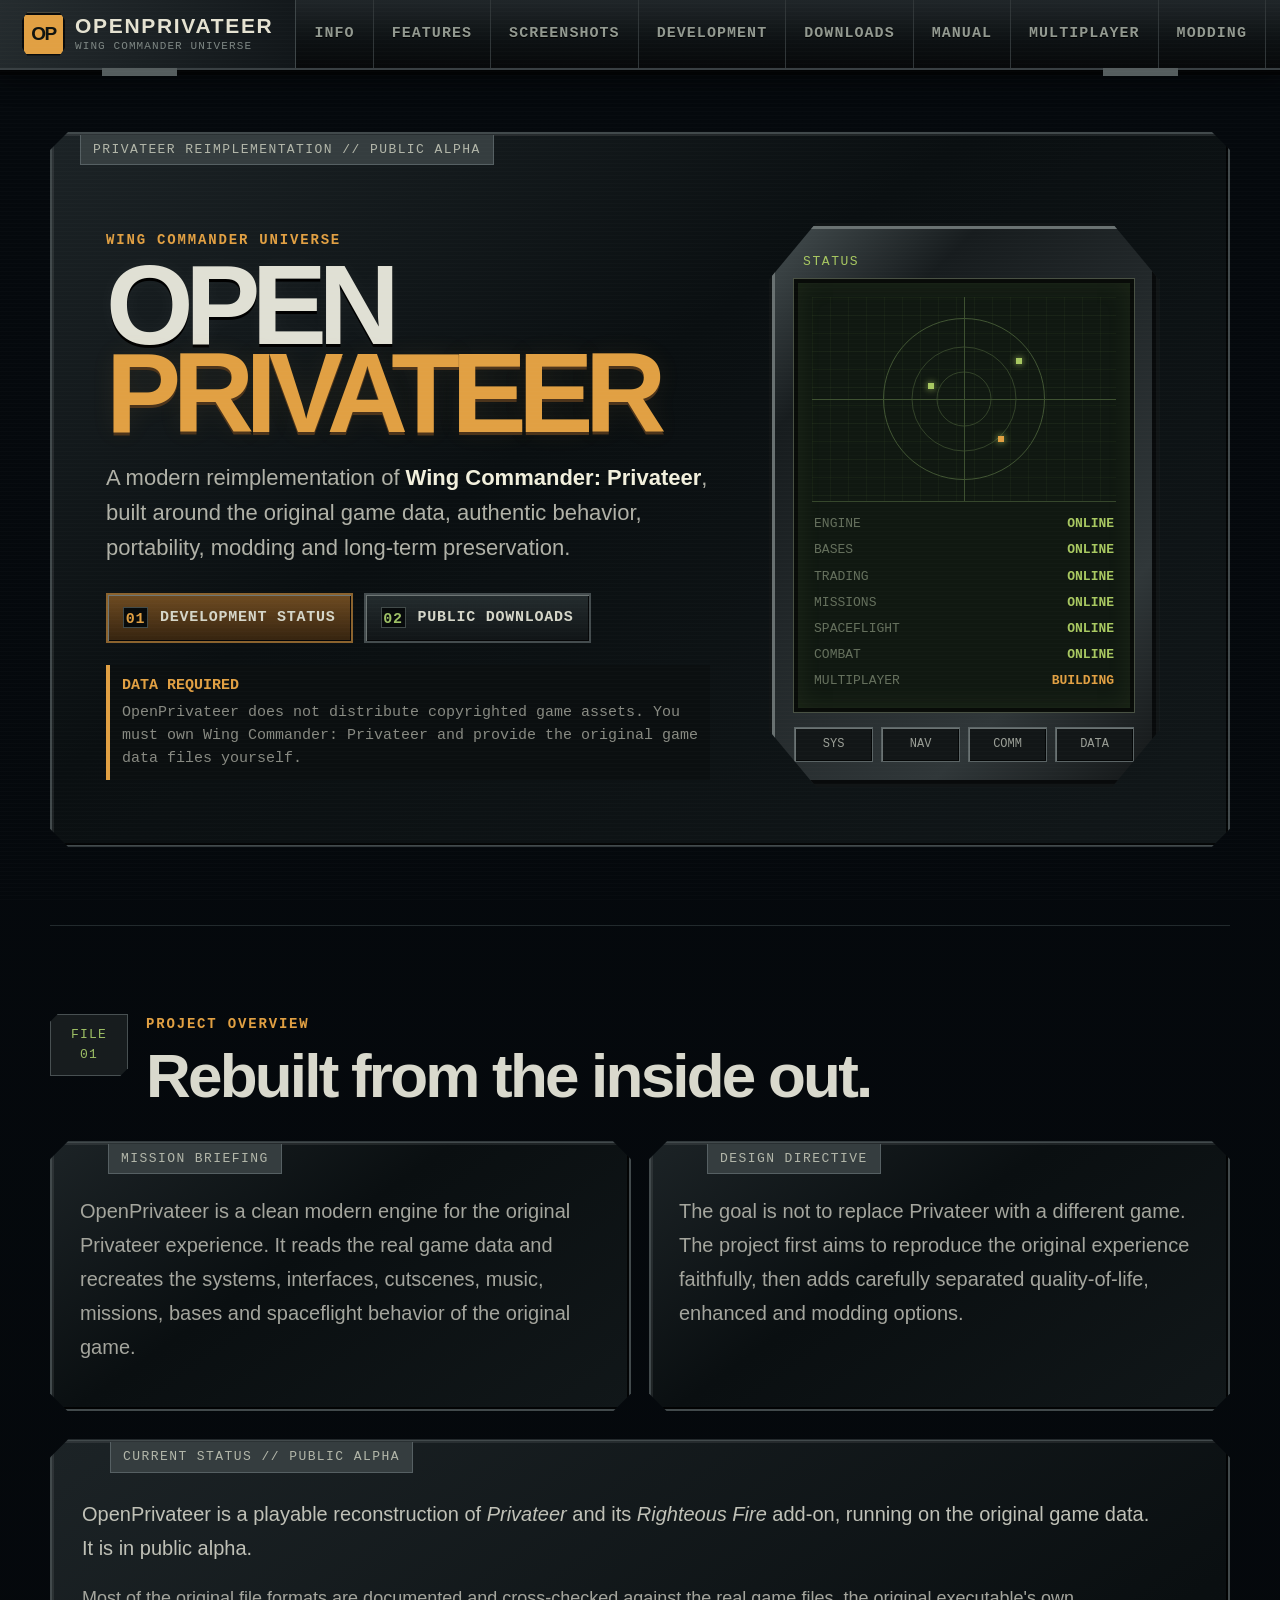
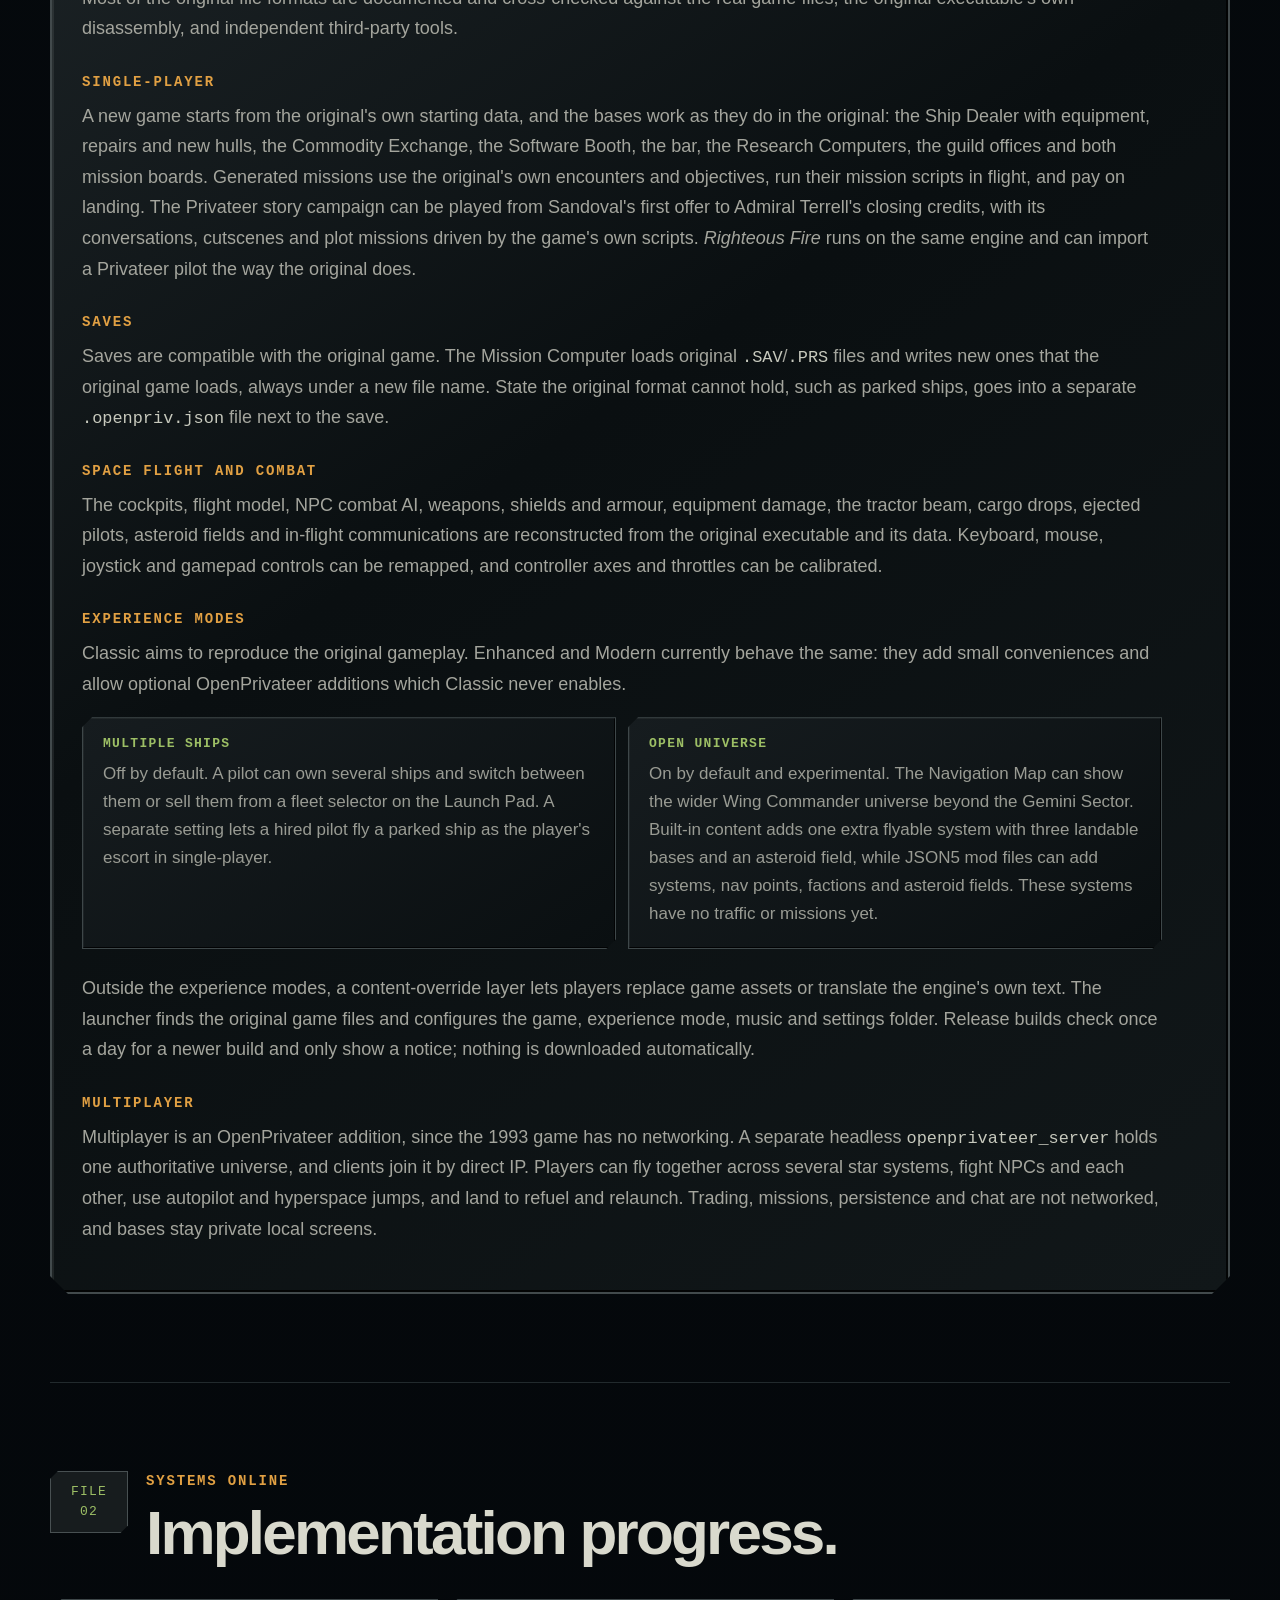
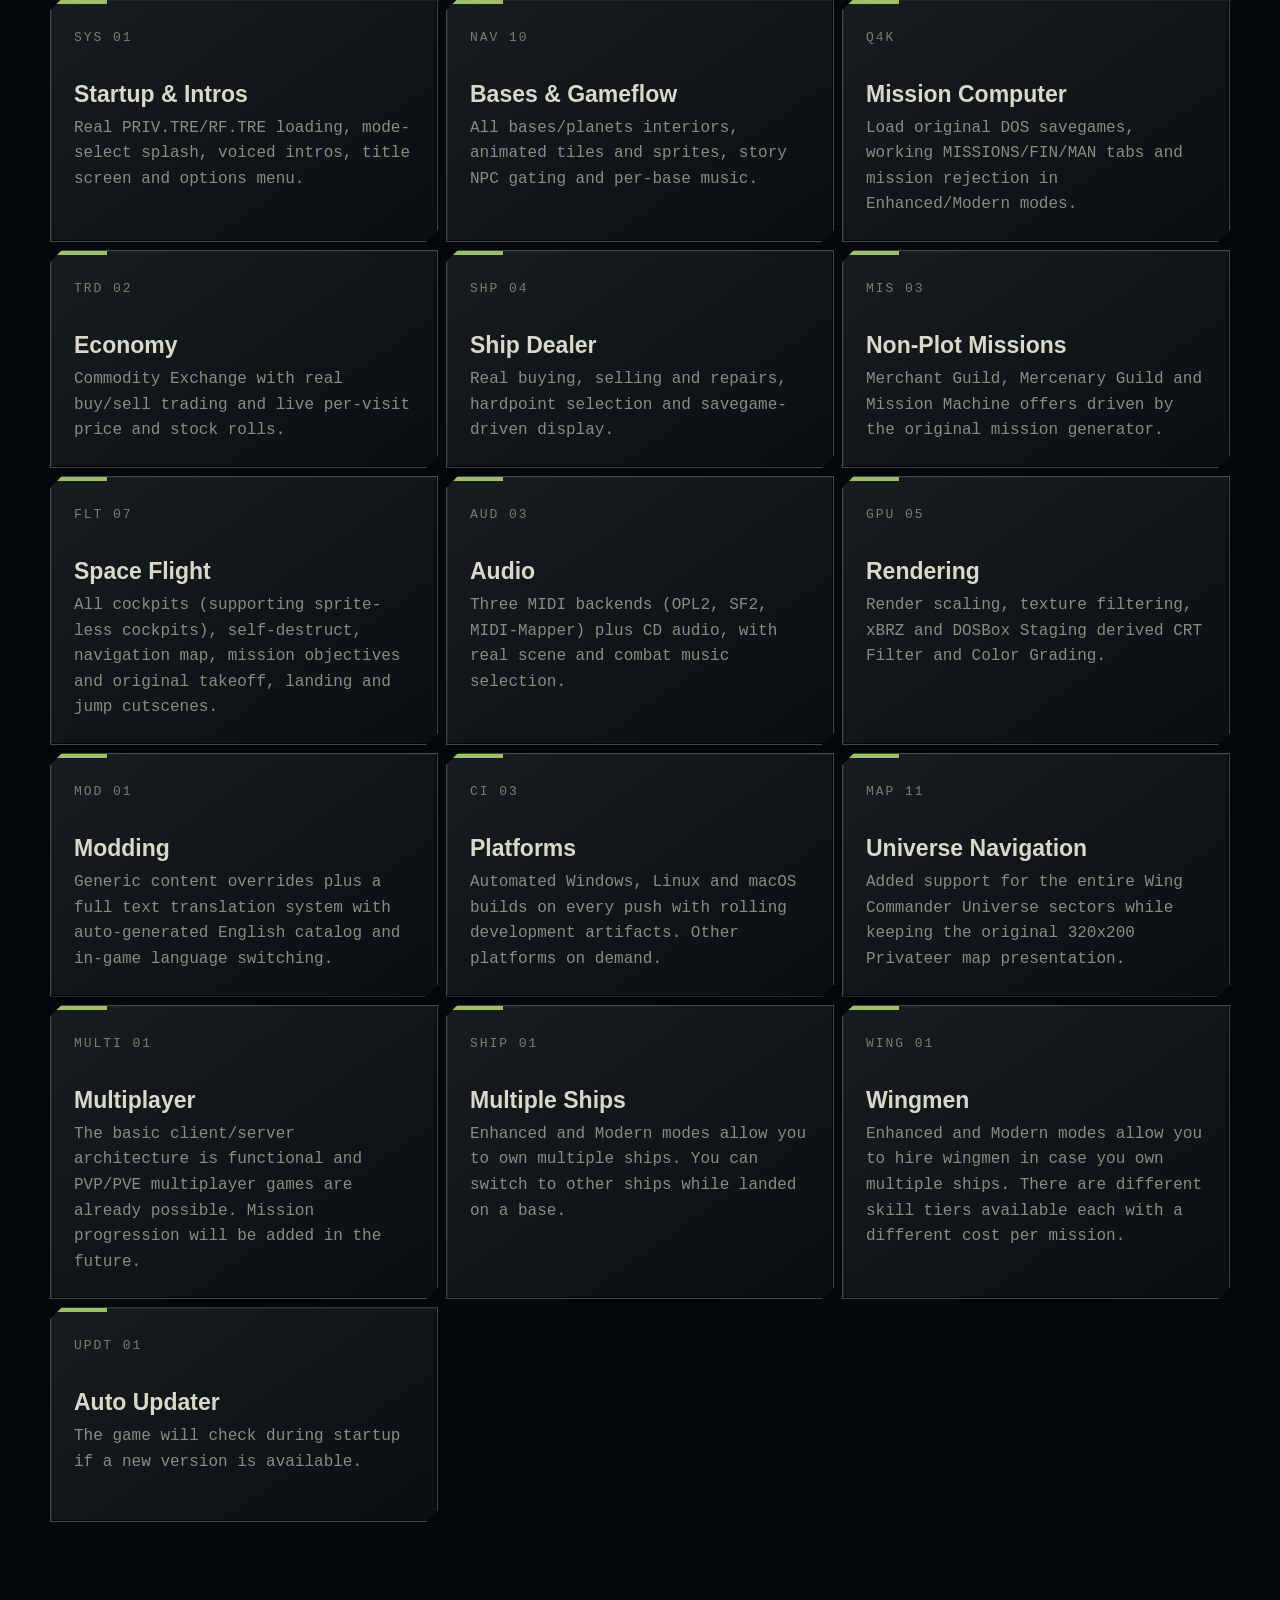
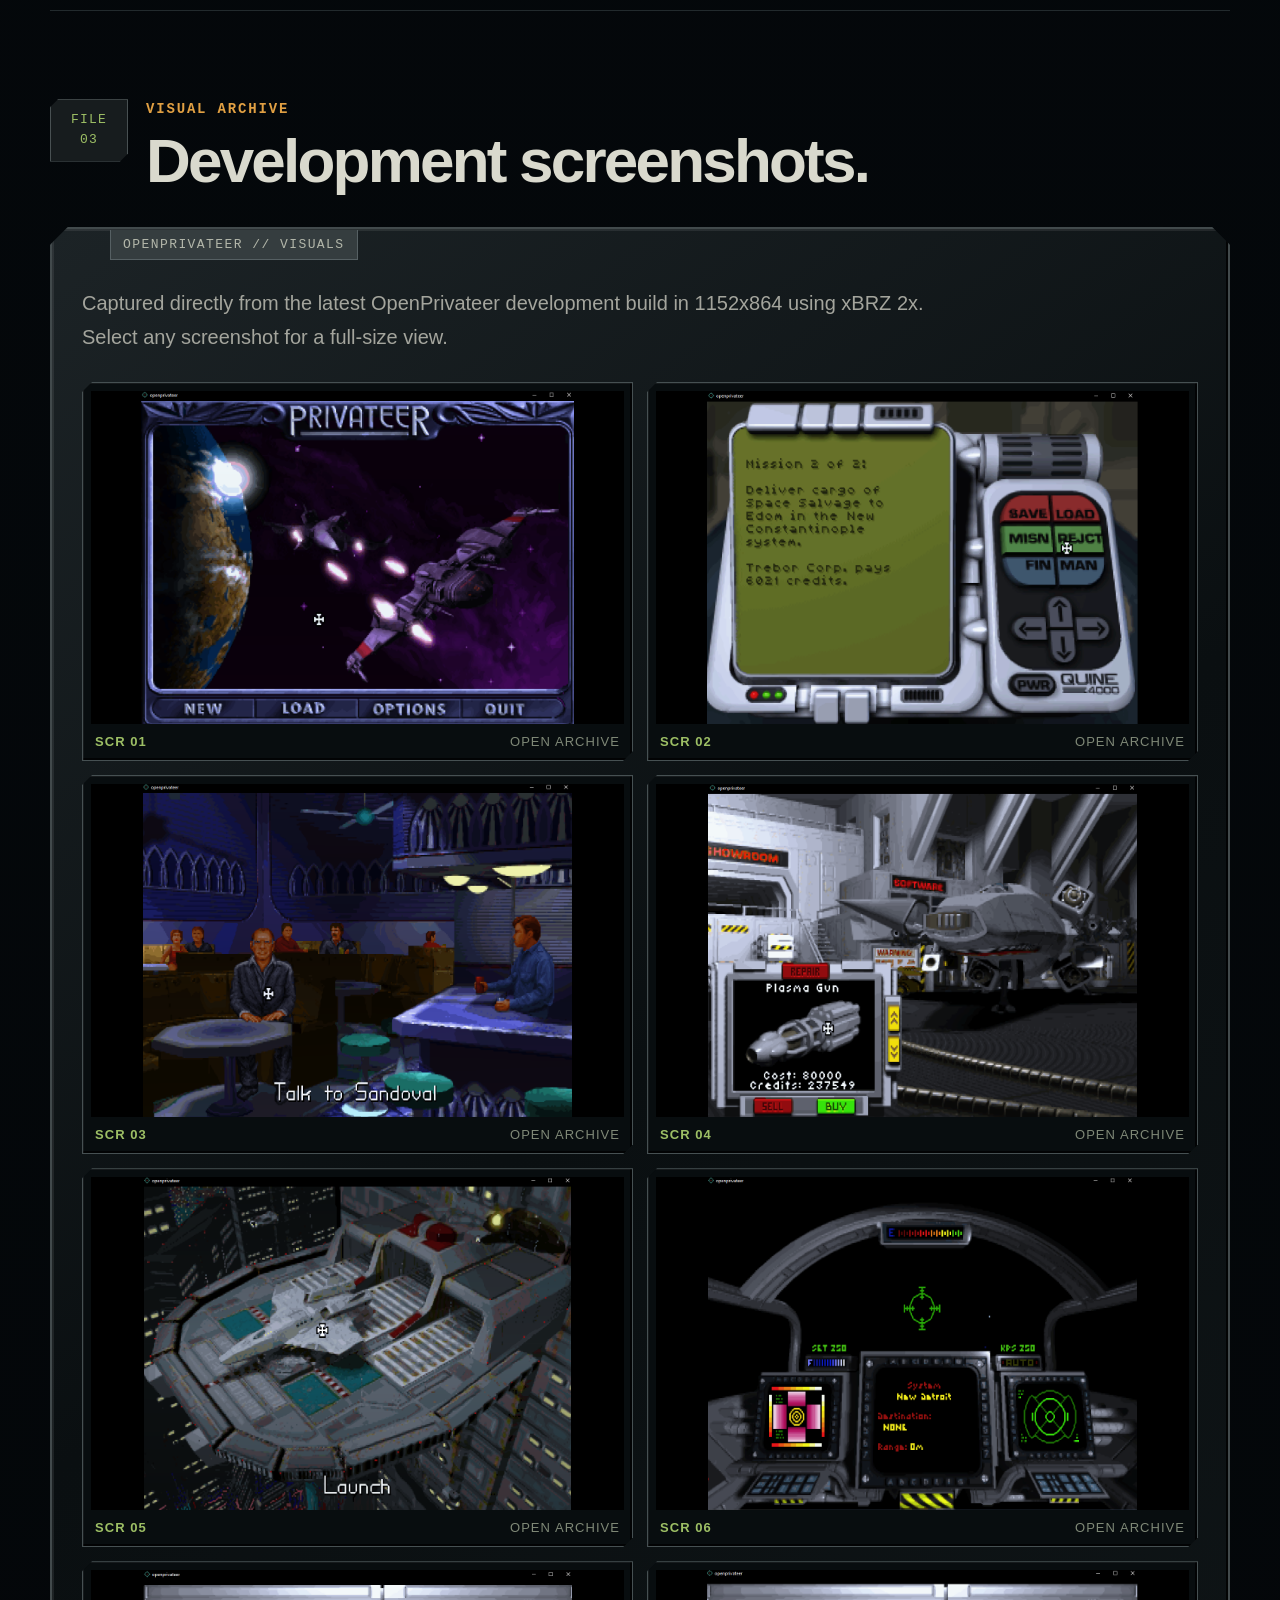
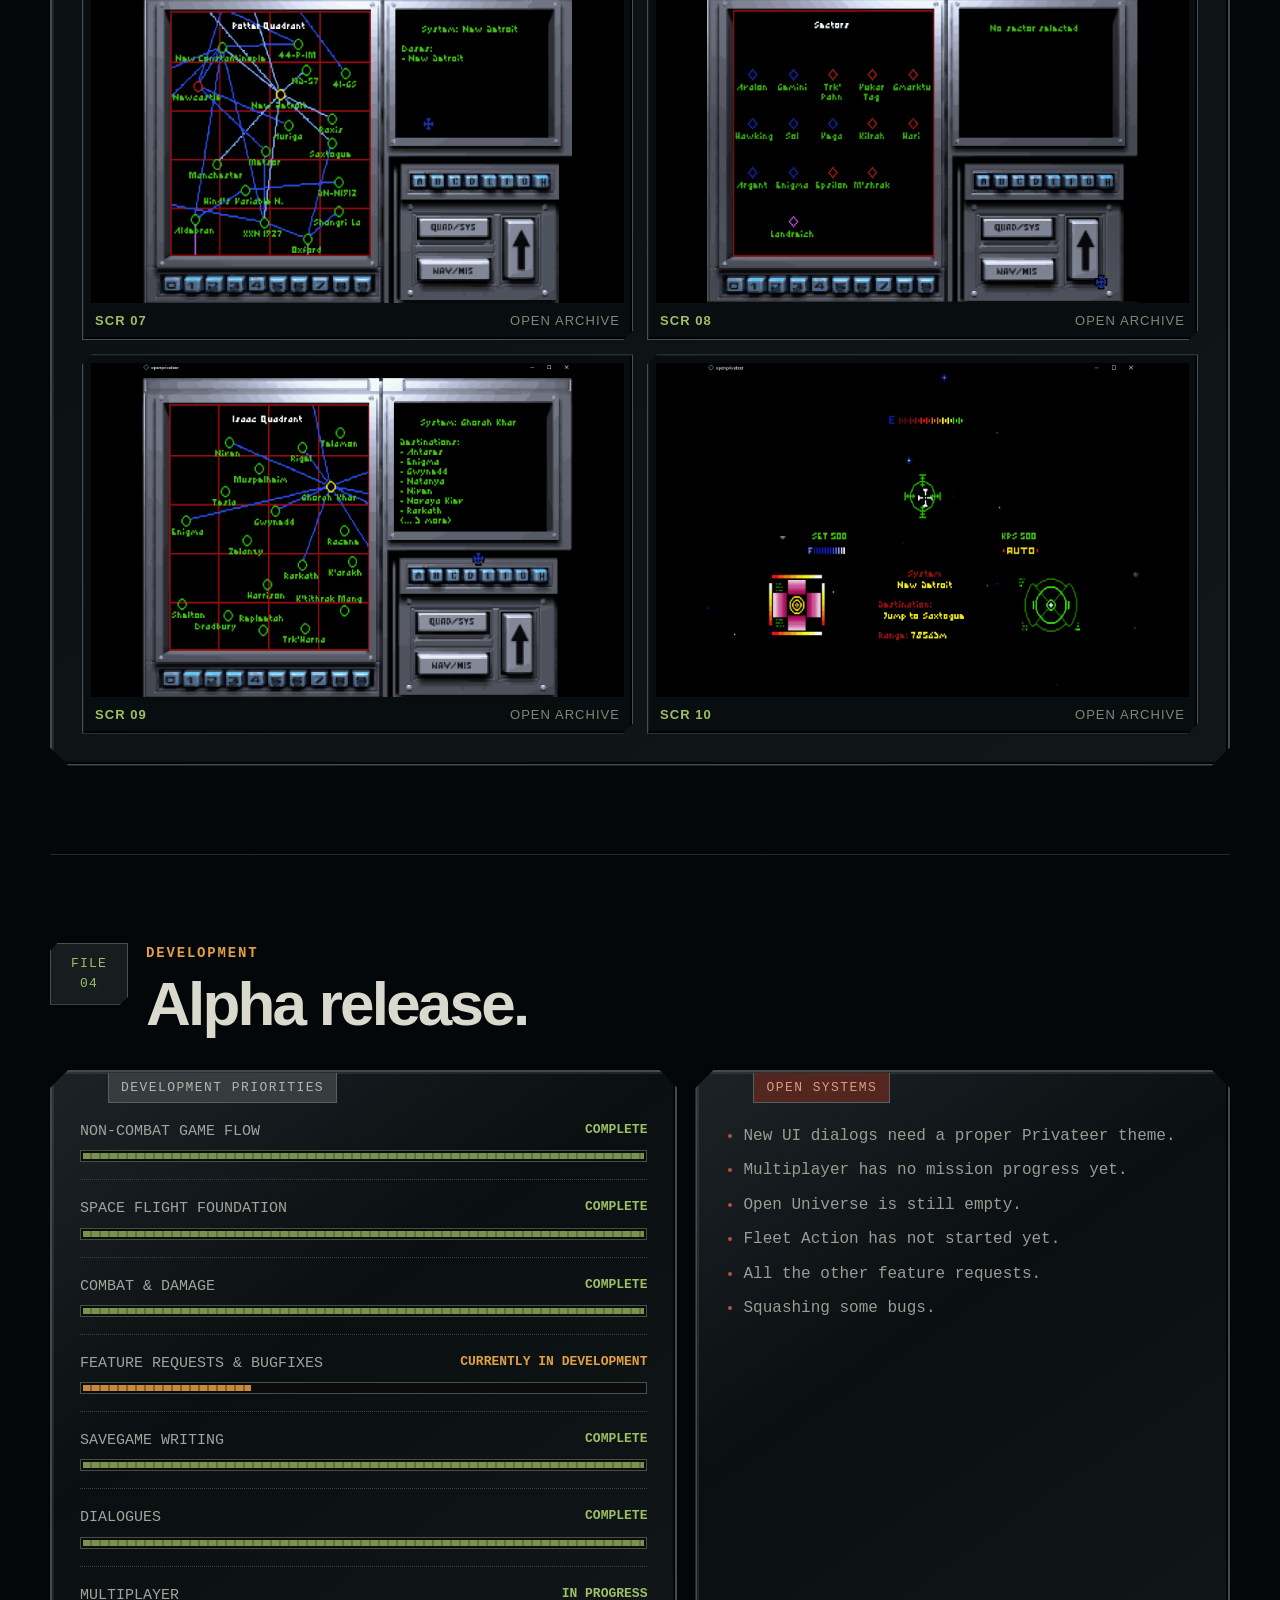
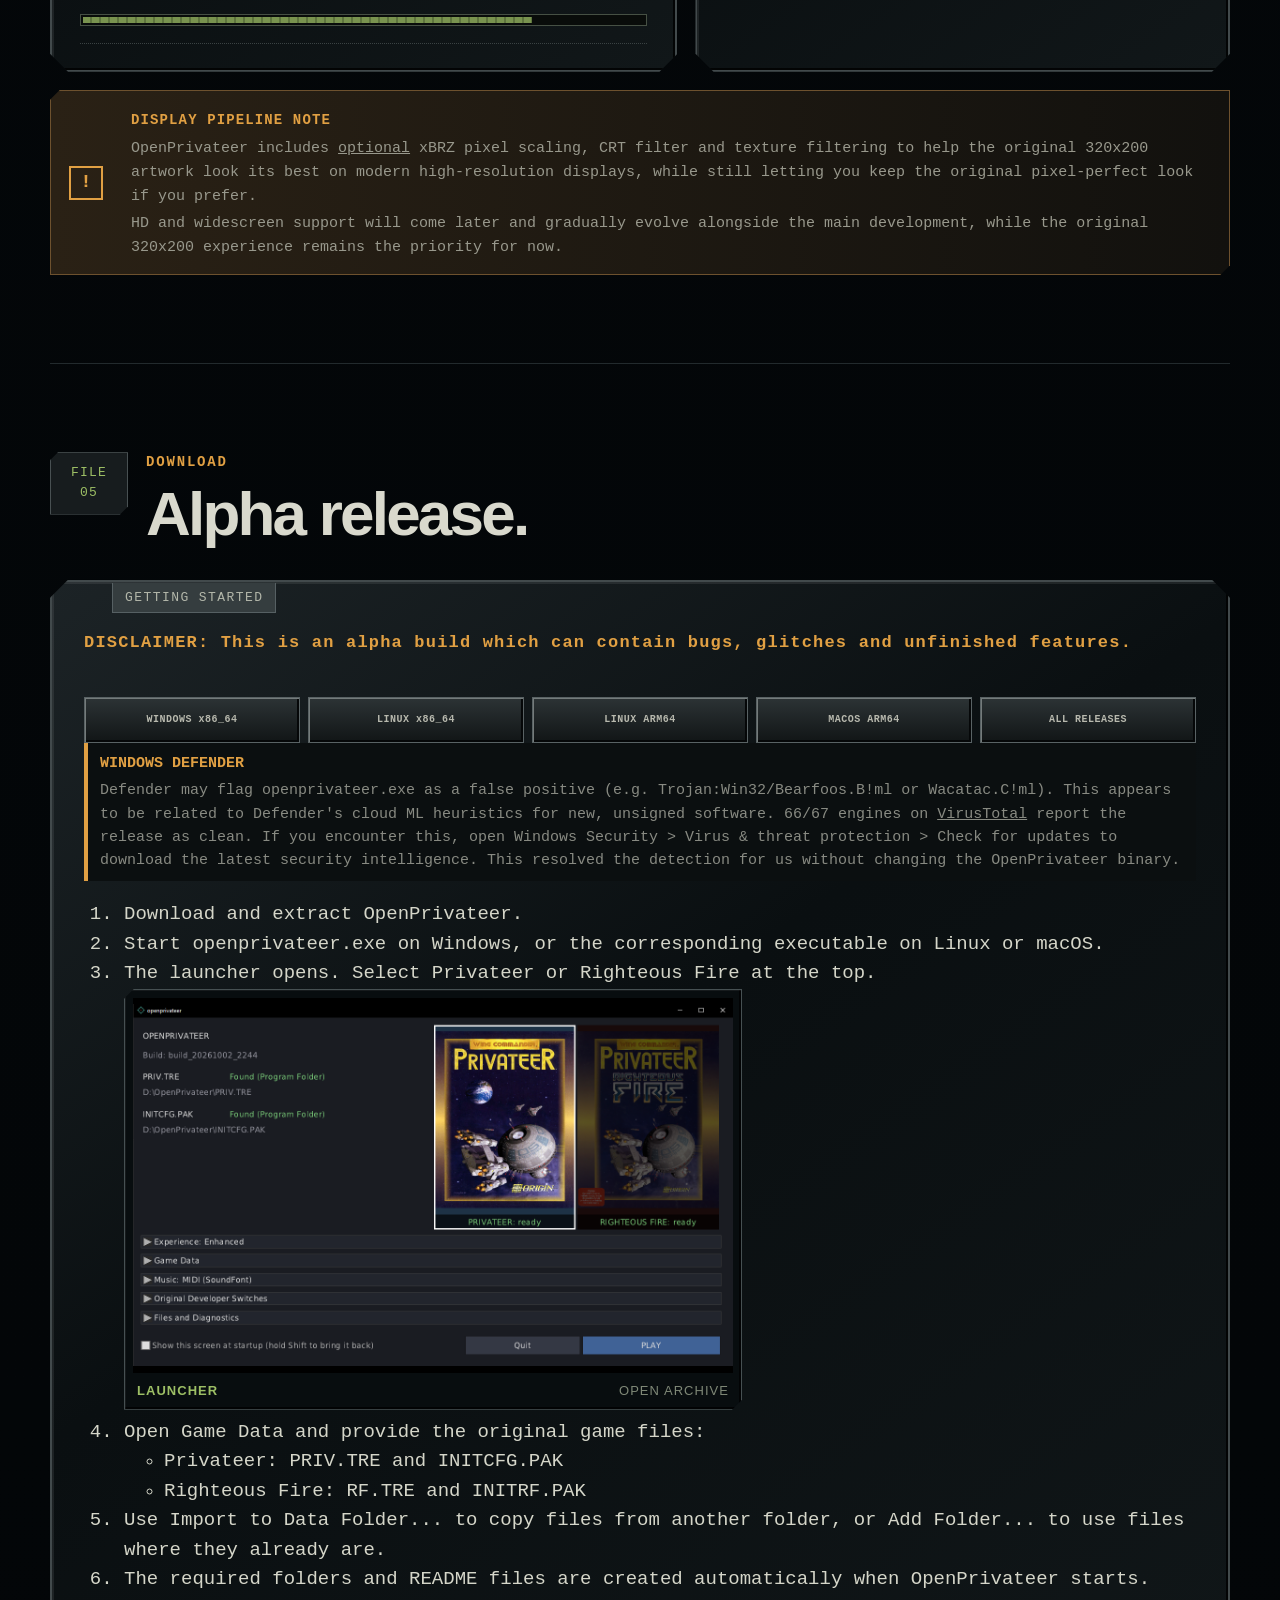
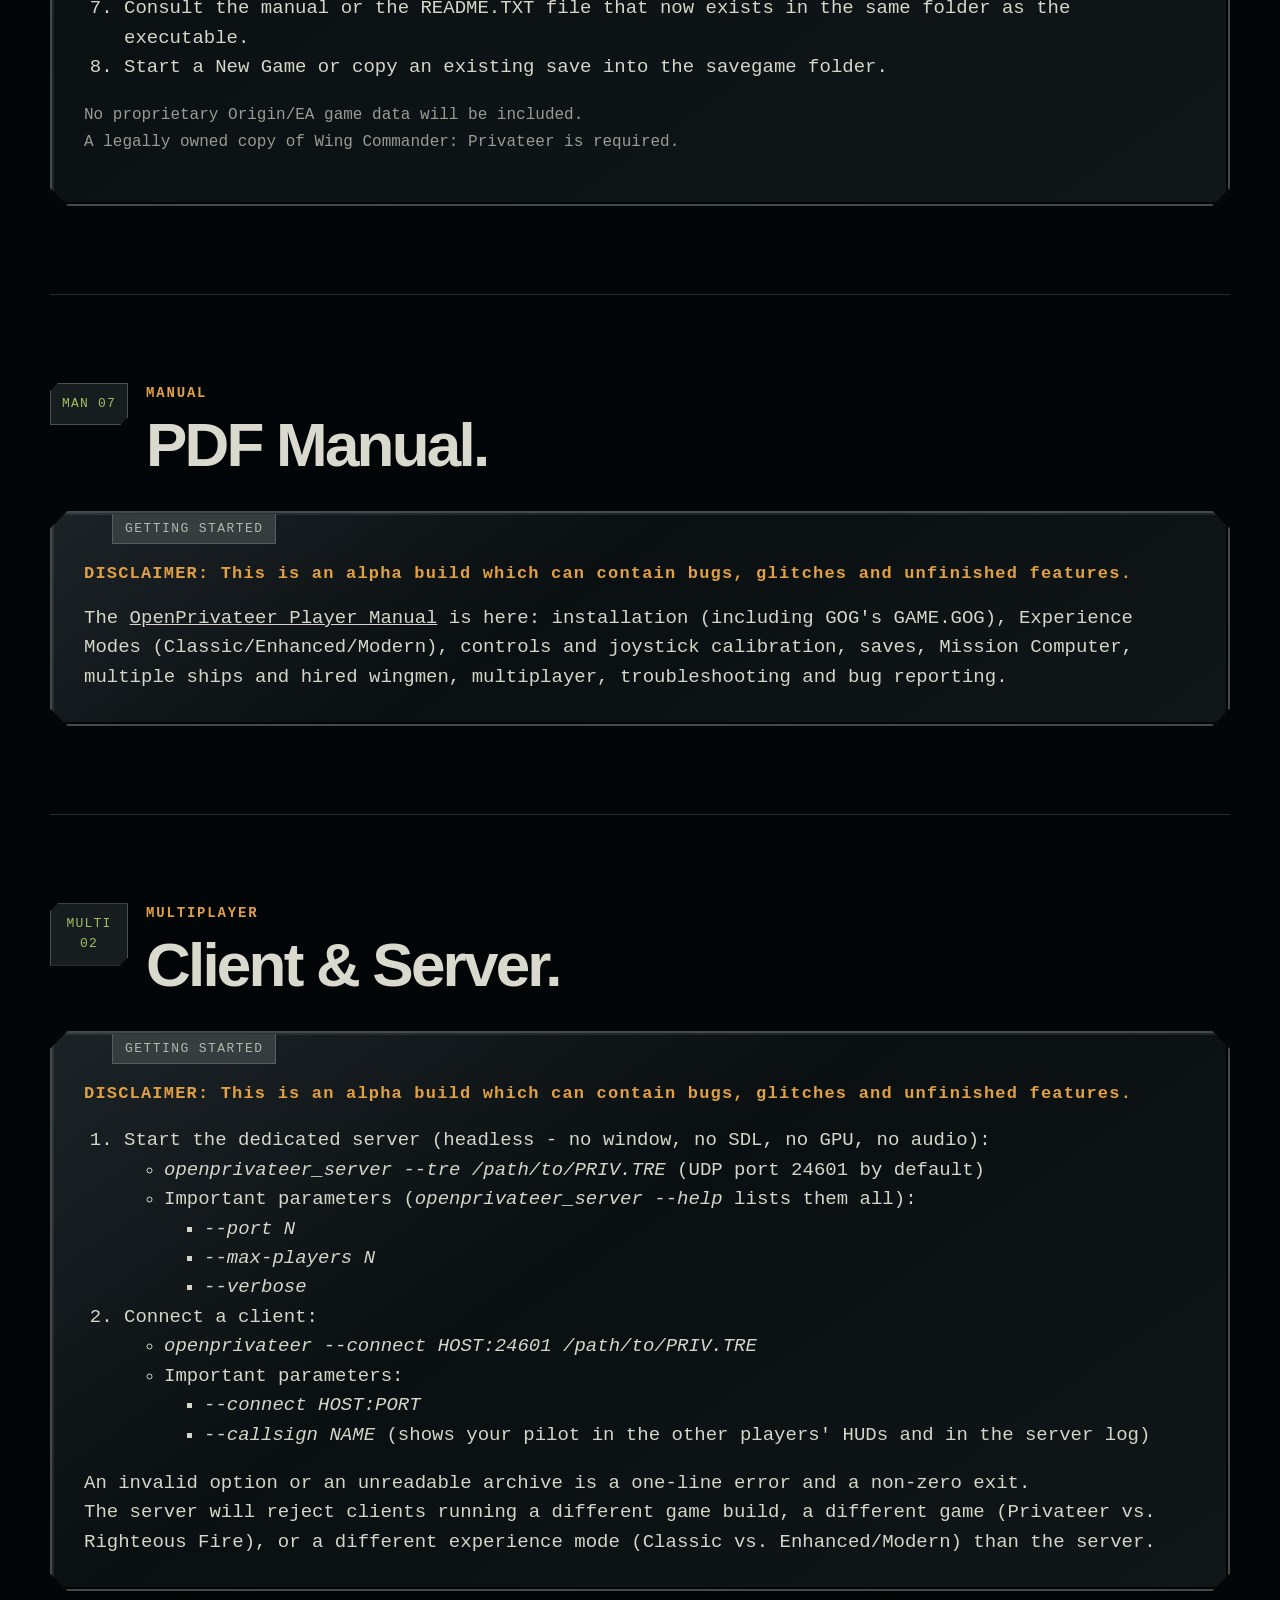
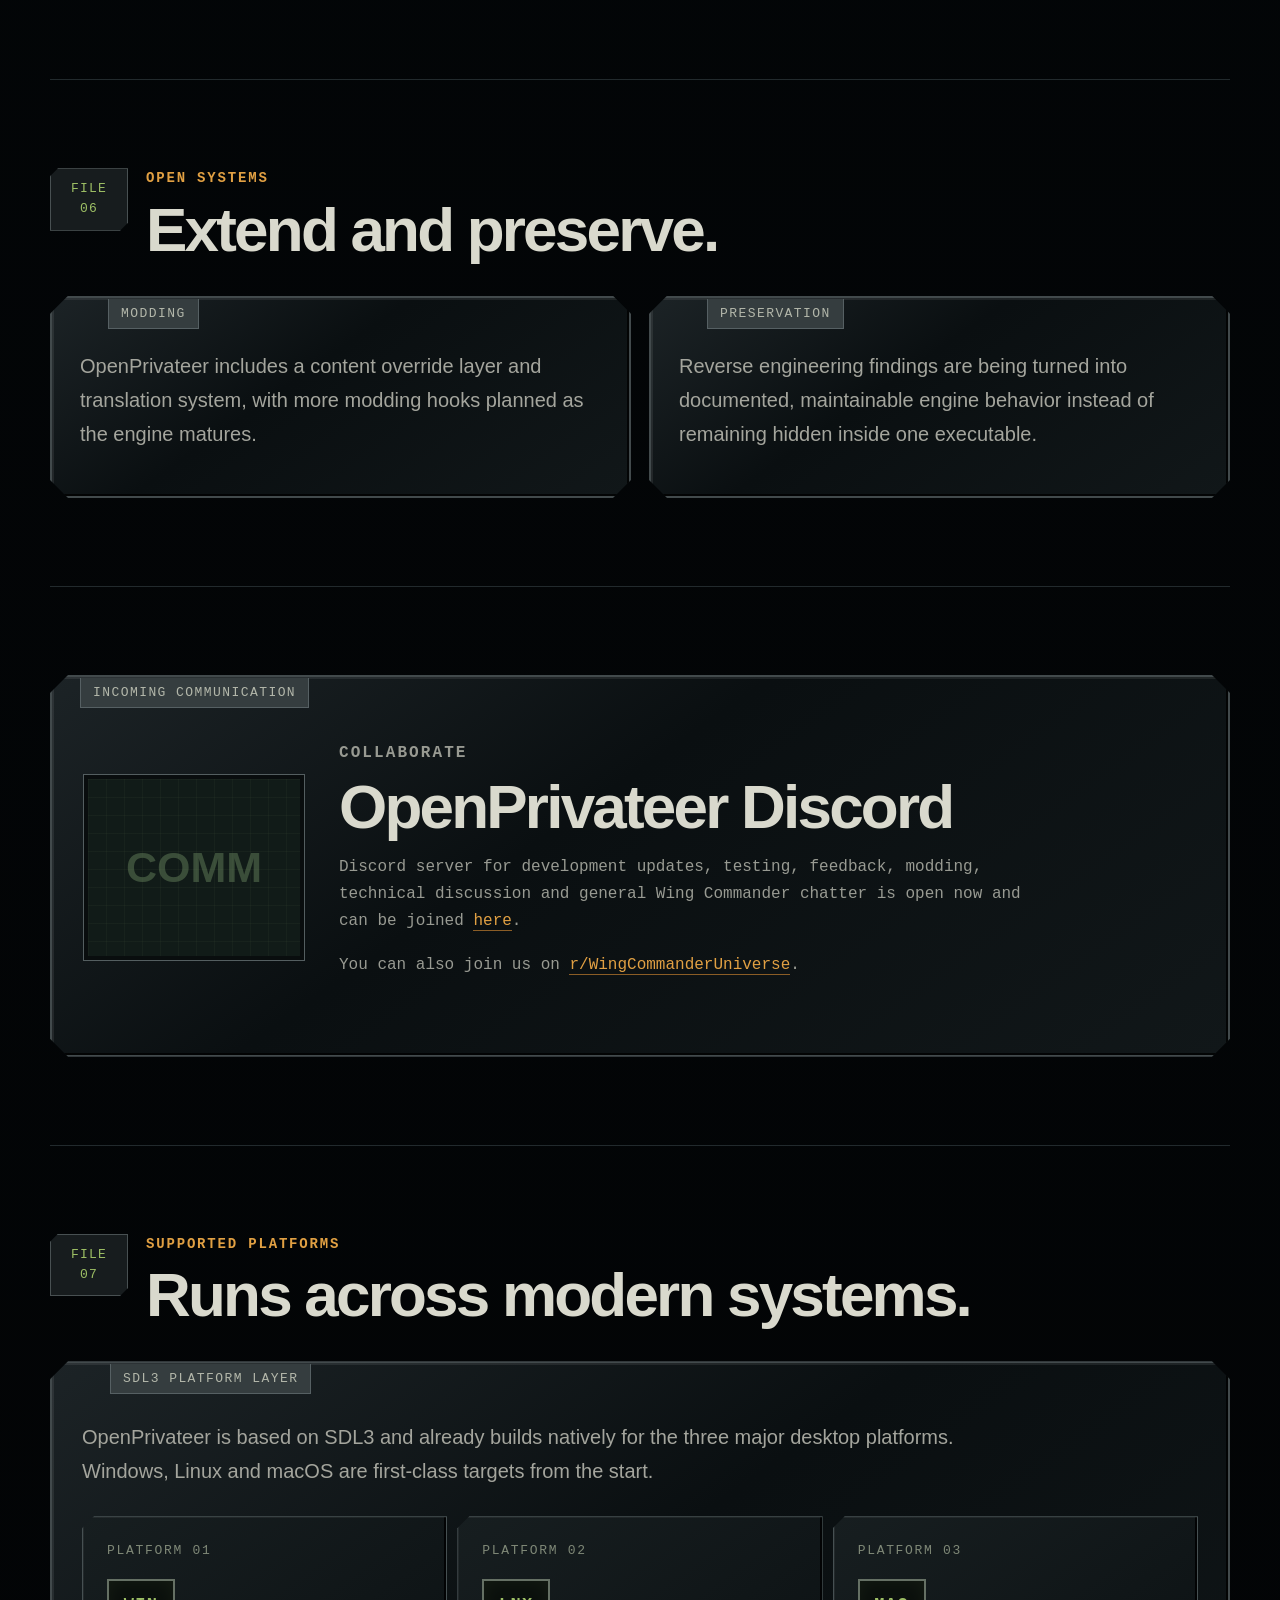
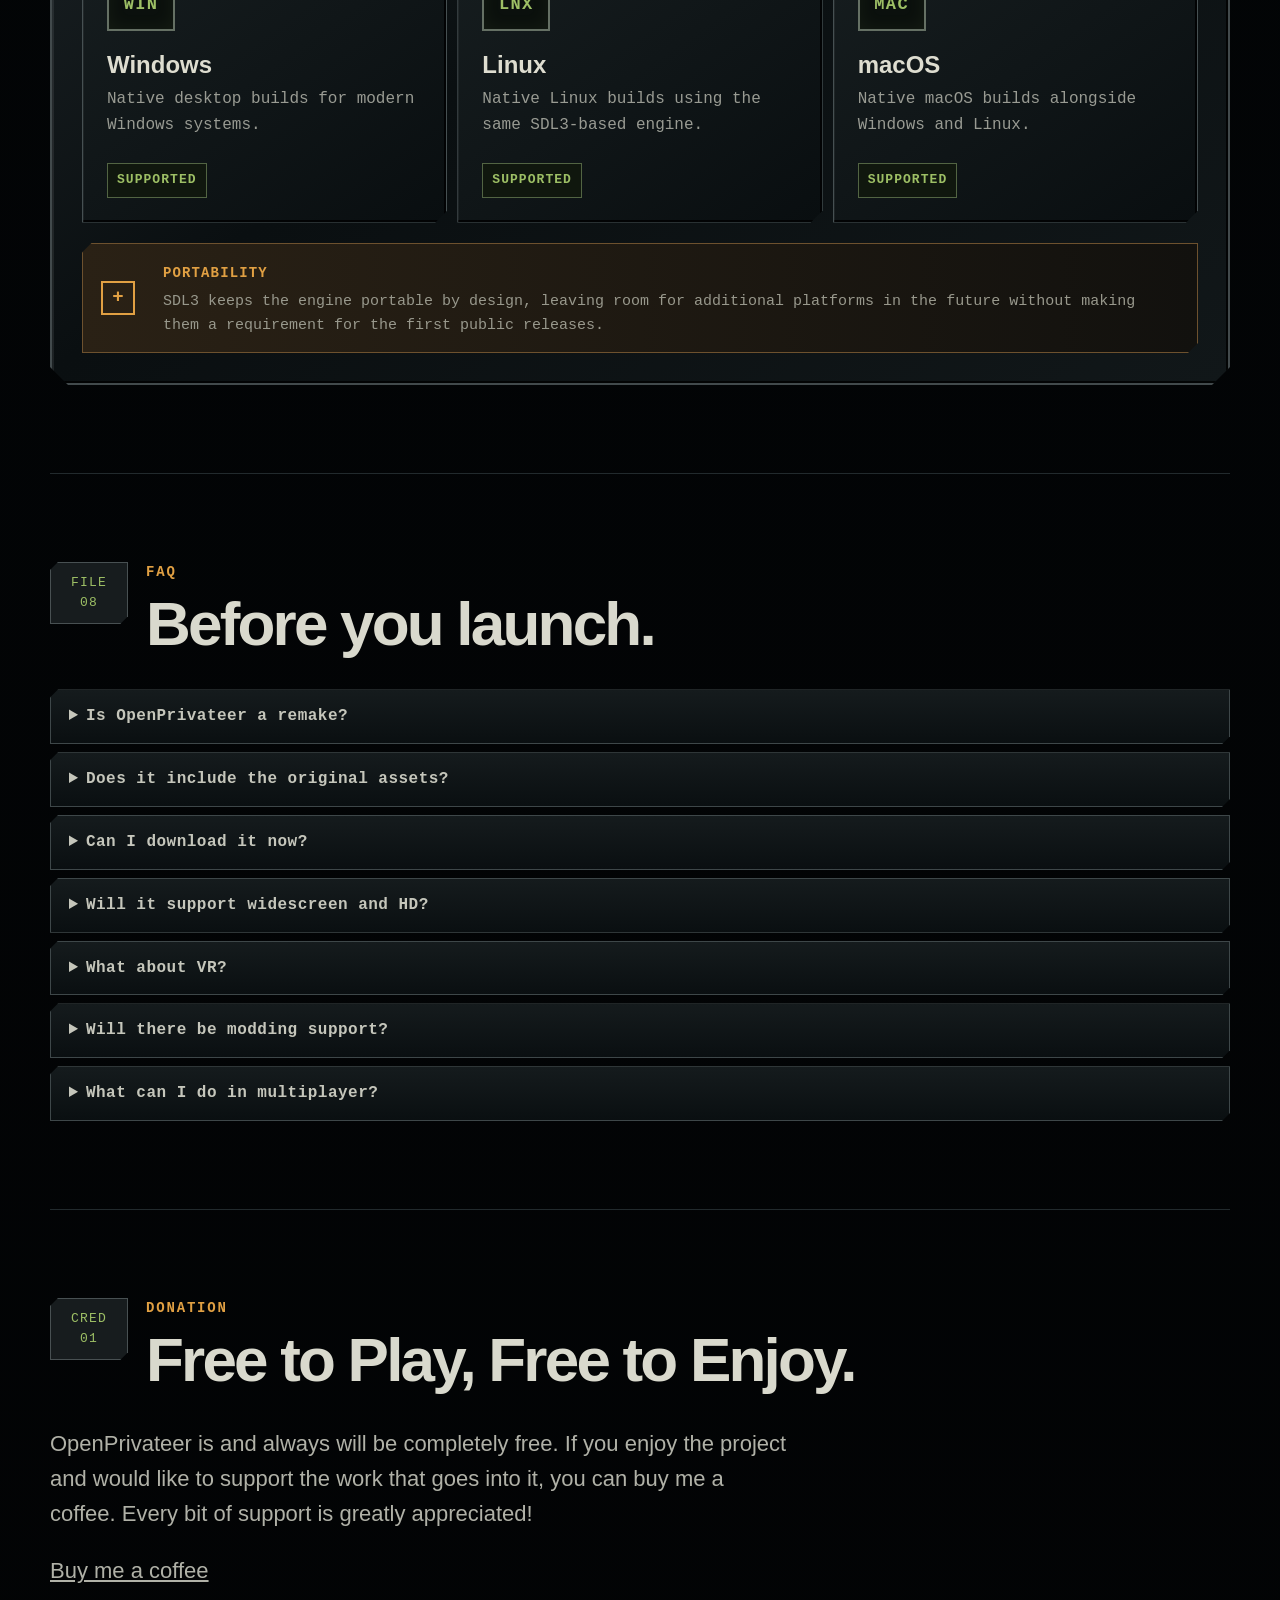
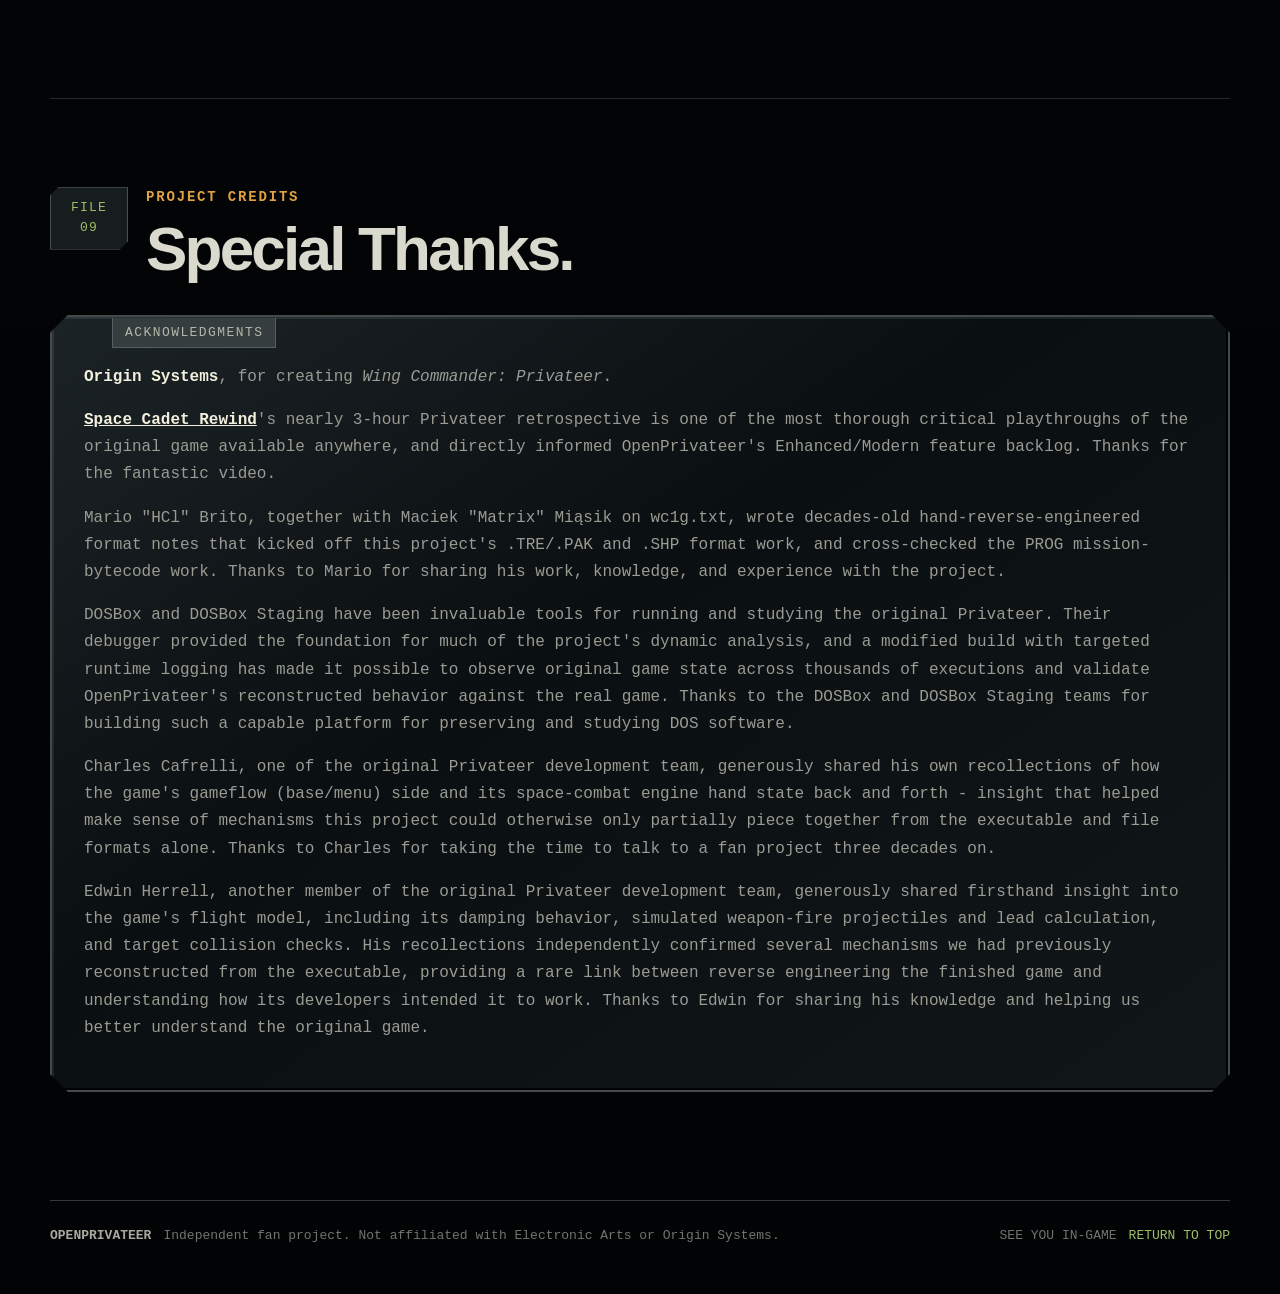
==== index.html @ 12583a23 "Add a Special Thanks section to the home page" ====
<!doctype html>
<html lang="en">
<head>
  <meta charset="utf-8">
  <meta name="viewport" content="width=device-width, initial-scale=1">
  <meta name="theme-color" content="#05090d">

  <!-- Primary SEO -->
  <title>OpenPrivateer - Modern Reimplementation of Wing Commander: Privateer</title>
  <meta name="description" content="OpenPrivateer is a modern reimplementation of Wing Commander: Privateer, focused on authentic behavior, preservation, portability and modding on modern systems.">
  <meta name="robots" content="index, follow">
  <link rel="canonical" href="https://openprivateer.org/">

  <!-- Open Graph -->
  <meta property="og:type" content="website">
  <meta property="og:title" content="OpenPrivateer - Modern Reimplementation of Wing Commander: Privateer">
  <meta property="og:description" content="A modern reimplementation of Wing Commander: Privateer for modern systems, using the original game data from a legally owned copy.">
  <meta property="og:url" content="https://openprivateer.org/">
  <meta property="og:site_name" content="OpenPrivateer">
  <meta property="og:image" content="https://openprivateer.org/assets/screenshots/01.png">
  <meta property="og:image:alt" content="OpenPrivateer gameplay screenshot">

  <!-- Twitter / X -->
  <meta name="twitter:card" content="summary_large_image">
  <meta name="twitter:title" content="OpenPrivateer - Modern Reimplementation of Wing Commander: Privateer">
  <meta name="twitter:description" content="A modern reimplementation of Wing Commander: Privateer for modern systems.">
  <meta name="twitter:image" content="https://openprivateer.org/assets/screenshots/01.png">

  <!-- Structured data -->
  <script type="application/ld+json">
  {
    "@context": "https://schema.org",
    "@type": "SoftwareApplication",
    "name": "OpenPrivateer",
    "url": "https://openprivateer.org/",
    "applicationCategory": "GameApplication",
    "operatingSystem": "Windows, Linux, macOS",
    "description": "OpenPrivateer is a modern reimplementation of Wing Commander: Privateer, focused on authentic behavior, preservation, portability and modding on modern systems.",
    "isAccessibleForFree": true
  }
  </script>

  <link rel="stylesheet" href="styles.css">
</head>
<body>
  <div class="stars stars-a" aria-hidden="true"><a href="#top"></a></div>
  <div class="stars stars-b" aria-hidden="true"></div>
  <div class="crt" aria-hidden="true"></div>

  <header class="cockpit-bar">
    <a class="logo" href="#top" aria-label="OpenPrivateer home">
      <span class="logo-glyph">OP</span>
      <span class="logo-copy">
        <b>OPENPRIVATEER</b>
        <small>WING COMMANDER UNIVERSE</small>
      </span>
    </a>

    <button class="nav-toggle" type="button" aria-expanded="false" aria-controls="site-nav">NAV</button>

    <nav id="site-nav" class="nav">
      <a href="#about">INFO</a>
      <a href="#features">FEATURES</a>
      <a href="#screenshots">SCREENSHOTS</a>
      <a href="#status">DEVELOPMENT</a>
      <a href="#downloads">DOWNLOADS</a>
      <a href="#manual">MANUAL</a>
      <a href="#multiplayer">MULTIPLAYER</a>
      <a href="#modding">MODDING</a>
      <a href="#community">COMMUNITY</a>
      <a href="#platforms">PLATFORMS</a>
      <a href="#faq">FAQ</a>
      <a href="#donate">DONATE</a>
    </nav>

    <div class="clockbox">
      <span>LOCAL</span>
      <b id="clock">--:--:--</b>
    </div>
  </header>

  <main>
    <section class="hero">
      <div class="hero-panel bevel">
        <div class="panel-label">PRIVATEER REIMPLEMENTATION // PUBLIC ALPHA</div>
        <div class="hero-inner">
          <div class="hero-copy">
            <p class="kicker">WING COMMANDER UNIVERSE</p>
            <h1>OPEN<span>PRIVATEER</span></h1>
            <p class="lead">
              A modern reimplementation of <strong>Wing Commander: Privateer</strong>,
              built around the original game data, authentic behavior, portability,
              modding and long-term preservation.
            </p>

            <div class="hero-actions">
              <a class="wc-button primary" href="#status"><span>01</span> DEVELOPMENT STATUS</a>
              <a class="wc-button" href="#downloads"><span>02</span> PUBLIC DOWNLOADS</a>
            </div>

            <div class="legal-strip stacked">
              <b>DATA REQUIRED</b>
              <span>OpenPrivateer does not distribute copyrighted game assets. You must own Wing Commander: Privateer and provide the original game data files yourself.</span>
            </div>
          </div>

          <aside class="mfd">
            <div class="mfd-frame">
              <div class="mfd-title">
                <span class="status-dot">STATUS</span>
              </div>
              <div class="mfd-screen">
                <div class="radar">
                  <i class="ring r1"></i>
                  <i class="ring r2"></i>
                  <i class="cross c1"></i>
                  <i class="cross c2"></i>
                  <i class="blip b1"></i>
                  <i class="blip b2"></i>
                  <i class="blip b3"></i>
                </div>
                <div class="mfd-lines">
                  <div><span>ENGINE</span><b>ONLINE</b></div>
                  <div><span>BASES</span><b>ONLINE</b></div>
                  <div><span>TRADING</span><b>ONLINE</b></div>
                  <div><span>MISSIONS</span><b>ONLINE</b></div>
                  <div><span>SPACEFLIGHT</span><b>ONLINE</b></div>
                  <div><span>COMBAT</span><b>ONLINE</b></div>
                  <div><span>MULTIPLAYER</span><b class="amber">BUILDING</b></div>
                </div>
              </div>
              <div class="mfd-controls">
                <span>SYS</span><span>NAV</span><span>COMM</span><span>DATA</span>
              </div>
            </div>
          </aside>
        </div>
      </div>
    </section>

    <section id="about" class="section">
      <header class="section-header">
        <div class="section-tag">FILE 01</div>
        <div>
          <p class="kicker">PROJECT OVERVIEW</p>
          <h2>Rebuilt from the inside out.</h2>
        </div>
      </header>

      <div class="intel-grid">
        <article class="intel-card bevel">
          <div class="panel-label">MISSION BRIEFING</div>
          <p>
            OpenPrivateer is a clean modern engine for the original Privateer experience.
            It reads the real game data and recreates the systems, interfaces, cutscenes,
            music, missions, bases and spaceflight behavior of the original game.
          </p>
        </article>
        <article class="intel-card bevel">
          <div class="panel-label">DESIGN DIRECTIVE</div>
          <p>
            The goal is not to replace Privateer with a different game. The project first
            aims to reproduce the original experience faithfully, then adds carefully
            separated quality-of-life, enhanced and modding options.
          </p>
        </article>
      </div>

      <article class="info-status-console bevel">
        <div class="panel-label">CURRENT STATUS // PUBLIC ALPHA</div>
        <div class="info-status-body">
          <p class="info-status-lead">
            OpenPrivateer is a playable reconstruction of <em>Privateer</em> and its
            <em>Righteous Fire</em> add-on, running on the original game data. It is in public alpha.
          </p>

          <p>
            Most of the original file formats are documented and cross-checked against the real
            game files, the original executable's own disassembly, and independent third-party tools.
          </p>

          <h3>SINGLE-PLAYER</h3>
          <p>
            A new game starts from the original's own starting data, and the bases work as they do
            in the original: the Ship Dealer with equipment, repairs and new hulls, the Commodity
            Exchange, the Software Booth, the bar, the Research Computers, the guild offices and
            both mission boards. Generated missions use the original's own encounters and objectives,
            run their mission scripts in flight, and pay on landing. The Privateer story campaign can
            be played from Sandoval's first offer to Admiral Terrell's closing credits, with its
            conversations, cutscenes and plot missions driven by the game's own scripts.
            <em>Righteous Fire</em> runs on the same engine and can import a Privateer pilot the way
            the original does.
          </p>

          <h3>SAVES</h3>
          <p>
            Saves are compatible with the original game. The Mission Computer loads original
            <code>.SAV</code>/<code>.PRS</code> files and writes new ones that the original game
            loads, always under a new file name. State the original format cannot hold, such as
            parked ships, goes into a separate <code>.openpriv.json</code> file next to the save.
          </p>

          <h3>SPACE FLIGHT AND COMBAT</h3>
          <p>
            The cockpits, flight model, NPC combat AI, weapons, shields and armour, equipment damage,
            the tractor beam, cargo drops, ejected pilots, asteroid fields and in-flight communications
            are reconstructed from the original executable and its data. Keyboard, mouse, joystick
            and gamepad controls can be remapped, and controller axes and throttles can be calibrated.
          </p>

          <h3>EXPERIENCE MODES</h3>
          <p>
            Classic aims to reproduce the original gameplay. Enhanced and Modern currently behave
            the same: they add small conveniences and allow optional OpenPrivateer additions which
            Classic never enables.
          </p>

          <div class="info-status-options">
            <div>
              <b>MULTIPLE SHIPS</b>
              <p>
                Off by default. A pilot can own several ships and switch between them or sell them
                from a fleet selector on the Launch Pad. A separate setting lets a hired pilot fly
                a parked ship as the player's escort in single-player.
              </p>
            </div>
            <div>
              <b>OPEN UNIVERSE</b>
              <p>
                On by default and experimental. The Navigation Map can show the wider Wing Commander
                universe beyond the Gemini Sector. Built-in content adds one extra flyable system
                with three landable bases and an asteroid field, while JSON5 mod files can add
                systems, nav points, factions and asteroid fields. These systems have no traffic
                or missions yet.
              </p>
            </div>
          </div>

          <p>
            Outside the experience modes, a content-override layer lets players replace game assets
            or translate the engine's own text. The launcher finds the original game files and
            configures the game, experience mode, music and settings folder. Release builds check
            once a day for a newer build and only show a notice; nothing is downloaded automatically.
          </p>

          <h3>MULTIPLAYER</h3>
          <p>
            Multiplayer is an OpenPrivateer addition, since the 1993 game has no networking. A
            separate headless <code>openprivateer_server</code> holds one authoritative universe,
            and clients join it by direct IP. Players can fly together across several star systems,
            fight NPCs and each other, use autopilot and hyperspace jumps, and land to refuel and
            relaunch. Trading, missions, persistence and chat are not networked, and bases stay
            private local screens.
          </p>
        </div>
      </article>
    </section>

    <section id="features" class="section">
      <header class="section-header">
        <div class="section-tag">FILE 02</div>
        <div>
          <p class="kicker">SYSTEMS ONLINE</p>
          <h2>Implementation progress.</h2>
        </div>
      </header>

      <div class="systems-grid">
        <article class="system-card"><span class="system-id">SYS 01</span><h3>Startup & Intros</h3><p>Real PRIV.TRE/RF.TRE loading, mode-select splash, voiced intros, title screen and options menu.</p></article>
        <article class="system-card"><span class="system-id">NAV 10</span><h3>Bases & Gameflow</h3><p>All bases/planets interiors, animated tiles and sprites, story NPC gating and per-base music.</p></article>
        <article class="system-card"><span class="system-id">Q4K</span><h3>Mission Computer</h3><p>Load original DOS savegames, working MISSIONS/FIN/MAN tabs and mission rejection in Enhanced/Modern modes.</p></article>
        <article class="system-card"><span class="system-id">TRD 02</span><h3>Economy</h3><p>Commodity Exchange with real buy/sell trading and live per-visit price and stock rolls.</p></article>
        <article class="system-card"><span class="system-id">SHP 04</span><h3>Ship Dealer</h3><p>Real buying, selling and repairs, hardpoint selection and savegame-driven display.</p></article>
        <article class="system-card"><span class="system-id">MIS 03</span><h3>Non-Plot Missions</h3><p>Merchant Guild, Mercenary Guild and Mission Machine offers driven by the original mission generator.</p></article>
        <article class="system-card"><span class="system-id">FLT 07</span><h3>Space Flight</h3><p>All cockpits (supporting sprite-less cockpits), self-destruct, navigation map, mission objectives and original takeoff, landing and jump cutscenes.</p></article>
        <article class="system-card"><span class="system-id">AUD 03</span><h3>Audio</h3><p>Three MIDI backends (OPL2, SF2, MIDI-Mapper) plus CD audio, with real scene and combat music selection.</p></article>
        <article class="system-card"><span class="system-id">GPU 05</span><h3>Rendering</h3><p>Render scaling, texture filtering, xBRZ and DOSBox Staging derived CRT Filter and Color Grading.</p></article>
        <article class="system-card"><span class="system-id">MOD 01</span><h3>Modding</h3><p>Generic content overrides plus a full text translation system with auto-generated English catalog and in-game language switching.</p></article>
        <article class="system-card"><span class="system-id">CI 03</span><h3>Platforms</h3><p>Automated Windows, Linux and macOS builds on every push with rolling development artifacts. Other platforms on demand.</p></article>
        <article class="system-card"><span class="system-id">MAP 11</span><h3>Universe Navigation</h3><p>Added support for the entire Wing Commander Universe sectors while keeping the original 320x200 Privateer map presentation.</p></article>
        <article class="system-card"><span class="system-id">MULTI 01</span><h3>Multiplayer</h3><p>The basic client/server architecture is functional and PVP/PVE multiplayer games are already possible. Mission progression will be added in the future.</p></article>
        <article class="system-card"><span class="system-id">SHIP 01</span><h3>Multiple Ships</h3><p>Enhanced and Modern modes allow you to own multiple ships. You can switch to other ships while landed on a base.</p></article>
        <article class="system-card"><span class="system-id">WING 01</span><h3>Wingmen</h3><p>Enhanced and Modern modes allow you to hire wingmen in case you own multiple ships. There are different skill tiers available each with a different cost per mission.</p></article>
        <article class="system-card"><span class="system-id">UPDT 01</span><h3>Auto Updater</h3><p>The game will check during startup if a new version is available.</p></article>
      </div>
    </section>


    <section id="screenshots" class="section visual-archive">
      <header class="section-header">
        <div class="section-tag">FILE 03</div>
        <div>
          <p class="kicker">VISUAL ARCHIVE</p>
          <h2>Development screenshots.</h2>
        </div>
      </header>

      <div class="archive-console bevel">
        <div class="panel-label">OPENPRIVATEER // VISUALS</div>
        <p class="archive-intro">
          Captured directly from the latest OpenPrivateer development build in 1152x864 using xBRZ 2x.<br/> Select any screenshot for a full-size view.
        </p>
        <div class="archive-grid">

          <button class="archive-shot" type="button" data-full="assets/screenshots/01.png" data-index="1" aria-label="Open screenshot 01">
            <img src="assets/screenshots/01.png" alt="OpenPrivateer screenshot 01" loading="lazy">
            <span class="shot-meta"><b>SCR 01</b><span>OPEN ARCHIVE</span></span>
          </button>
          <button class="archive-shot" type="button" data-full="assets/screenshots/02.png" data-index="2" aria-label="Open screenshot 02">
            <img src="assets/screenshots/02.png" alt="OpenPrivateer screenshot 02" loading="lazy">
            <span class="shot-meta"><b>SCR 02</b><span>OPEN ARCHIVE</span></span>
          </button>
          <button class="archive-shot" type="button" data-full="assets/screenshots/03.png" data-index="3" aria-label="Open screenshot 03">
            <img src="assets/screenshots/03.png" alt="OpenPrivateer screenshot 03" loading="lazy">
            <span class="shot-meta"><b>SCR 03</b><span>OPEN ARCHIVE</span></span>
          </button>
          <button class="archive-shot" type="button" data-full="assets/screenshots/04.png" data-index="4" aria-label="Open screenshot 04">
            <img src="assets/screenshots/04.png" alt="OpenPrivateer screenshot 04" loading="lazy">
            <span class="shot-meta"><b>SCR 04</b><span>OPEN ARCHIVE</span></span>
          </button>
          <button class="archive-shot" type="button" data-full="assets/screenshots/05.png" data-index="5" aria-label="Open screenshot 05">
            <img src="assets/screenshots/05.png" alt="OpenPrivateer screenshot 05" loading="lazy">
            <span class="shot-meta"><b>SCR 05</b><span>OPEN ARCHIVE</span></span>
          </button>
          <button class="archive-shot" type="button" data-full="assets/screenshots/06.png" data-index="6" aria-label="Open screenshot 06">
            <img src="assets/screenshots/06.png" alt="OpenPrivateer screenshot 06" loading="lazy">
            <span class="shot-meta"><b>SCR 06</b><span>OPEN ARCHIVE</span></span>
          </button>
          <button class="archive-shot" type="button" data-full="assets/screenshots/07.png" data-index="7" aria-label="Open screenshot 07">
            <img src="assets/screenshots/07.png" alt="OpenPrivateer screenshot 07" loading="lazy">
            <span class="shot-meta"><b>SCR 07</b><span>OPEN ARCHIVE</span></span>
          </button>
          <button class="archive-shot" type="button" data-full="assets/screenshots/08.png" data-index="8" aria-label="Open screenshot 08">
            <img src="assets/screenshots/08.png" alt="OpenPrivateer screenshot 08" loading="lazy">
            <span class="shot-meta"><b>SCR 08</b><span>OPEN ARCHIVE</span></span>
          </button>
          <button class="archive-shot" type="button" data-full="assets/screenshots/09.png" data-index="9" aria-label="Open screenshot 09">
            <img src="assets/screenshots/09.png" alt="OpenPrivateer screenshot 09" loading="lazy">
            <span class="shot-meta"><b>SCR 09</b><span>OPEN ARCHIVE</span></span>
          </button>
          <button class="archive-shot" type="button" data-full="assets/screenshots/10.png" data-index="10" aria-label="Open screenshot 10">
            <img src="assets/screenshots/10.png" alt="OpenPrivateer screenshot 10" loading="lazy">
            <span class="shot-meta"><b>SCR 10</b><span>OPEN ARCHIVE</span></span>
          </button>
        </div>
      </div>
    </section>

    <div class="lightbox" id="screenshot-lightbox" aria-hidden="true">
      <div class="lightbox-frame bevel" role="dialog" aria-modal="true" aria-label="Screenshot viewer">
        <div class="lightbox-bar">
          <span id="lightbox-counter">REC 01 / 10</span>
          <button type="button" class="lightbox-close" aria-label="Close screenshot">CLOSE [X]</button>
        </div>
        <div class="lightbox-screen">
          <button type="button" class="lightbox-nav lightbox-prev" aria-label="Previous screenshot">&lt;</button>
          <img id="lightbox-image" src="" alt="OpenPrivateer screenshot">
          <button type="button" class="lightbox-nav lightbox-next" aria-label="Next screenshot">&gt;</button>
        </div>
      </div>
    </div>


    <section id="status" class="section">
      <header class="section-header">
        <div class="section-tag">FILE 04</div>
        <div>
          <p class="kicker">DEVELOPMENT</p>
          <h2>Alpha release.</h2>
        </div>
      </header>

      <div class="status-grid">
        <div class="status-console bevel">
          <div class="panel-label">DEVELOPMENT PRIORITIES</div>

          <div class="status-row">
            <div class="status-label"><span>NON-COMBAT GAME FLOW</span><b>COMPLETE</b></div>
            <div class="bar"><i style="width:100%"></i></div>
          </div>
          <div class="status-row">
            <div class="status-label"><span>SPACE FLIGHT FOUNDATION</span><b>COMPLETE</b></div>
            <div class="bar"><i style="width:100%"></i></div>
          </div>
          <div class="status-row">
            <div class="status-label"><span>COMBAT & DAMAGE</span><b>COMPLETE</b></div>
            <div class="bar"><i style="width:100%"></i></div>
          </div>
          <div class="status-row">
            <div class="status-label"><span>FEATURE REQUESTS & BUGFIXES</span><b class="amber">CURRENTLY IN DEVELOPMENT</b></div>
            <div class="bar amberbar"><i style="width:30%"></i></div>
          </div>
          <div class="status-row">
            <div class="status-label"><span>SAVEGAME WRITING</span><b>COMPLETE</b></div>
            <div class="bar"><i style="width:100%"></i></div>
          </div>
          <div class="status-row">
            <div class="status-label"><span>DIALOGUES</span><b>COMPLETE</b></div>
            <div class="bar"><i style="width:100%"></i></div>
          </div>
          <div class="status-row">
            <div class="status-label"><span>MULTIPLAYER</span><b>IN PROGRESS</b></div>
            <div class="bar"><i style="width:80%"></i></div>
          </div>
        </div>

        <div class="damage-report bevel">
          <div class="panel-label danger">OPEN SYSTEMS</div>
          <ul>
            <li>New UI dialogs need a proper Privateer theme.</li>
            <li>Multiplayer has no mission progress yet.</li>
            <li>Open Universe is still empty.</li>
            <li>Fleet Action has not started yet.</li>
            <li>All the other feature requests.</li>
            <li>Squashing some bugs.</li>
          </ul>
        </div>
      </div>

      <div class="transmission">
        <span class="transmission-icon">!</span>
        <div>
          <b>DISPLAY PIPELINE NOTE</b>
          <p>OpenPrivateer includes <u>optional</u> xBRZ pixel scaling, CRT filter and texture filtering to help the original 320x200 artwork look its best on modern high-resolution displays, while still letting you keep the original pixel-perfect look if you prefer.</p>
          <p>HD and widescreen support will come later and gradually evolve alongside the main development, while the original 320x200 experience remains the priority for now.</p>
        </div>
      </div>
    </section>

    <section id="downloads" class="section">
      <header class="section-header">
        <div class="section-tag">FILE 05</div>
        <div>
          <p class="kicker">DOWNLOAD</p>
          <h2>Alpha release.</h2>
        </div>
      </header>

      <div class="download-console bevel">
        <div class="download-copy">
          <div class="panel-label">GETTING STARTED</div>
          <p class="warning-text">DISCLAIMER: This is an alpha build which can contain bugs, glitches and unfinished features.</p>
          <div class="download-keypad">
            <a data-asset="openprivateer-nightly-windows-x86_64.zip" href="https://github.com/schlangz/openprivateer-project/releases/latest/download/openprivateer-nightly-windows-x86_64.zip">WINDOWS x86_64</a>
            <a data-asset="openprivateer-nightly-linux-x86_64.zip" href="https://github.com/schlangz/openprivateer-project/releases/latest/download/openprivateer-nightly-linux-x86_64.zip">LINUX x86_64</a>
            <a data-asset="openprivateer-nightly-linux-arm64.zip" href="https://github.com/schlangz/openprivateer-project/releases/latest/download/openprivateer-nightly-linux-arm64.zip">LINUX ARM64</a>
            <a data-asset="openprivateer-nightly-macos-arm64.zip" href="https://github.com/schlangz/openprivateer-project/releases/latest/download/openprivateer-nightly-macos-arm64.zip">MACOS ARM64</a>
            <a href="https://github.com/schlangz/openprivateer-project/releases/latest">ALL RELEASES</a>
          </div>
          <div class="legal-strip stacked">
            <b>WINDOWS DEFENDER</b>
            <span>Defender may flag openprivateer.exe as a false positive (e.g. Trojan:Win32/Bearfoos.B!ml or Wacatac.C!ml). This appears to be related to Defender's cloud ML heuristics for new, unsigned software. 66/67 engines on <a href="https://www.virustotal.com/gui/file/8a56c13b1b4c575705af7a63e054ffe31841f1e22283c4271585cfdc6256f25e" target="_blank" rel="noopener noreferrer">VirusTotal</a> report the release as clean. If you encounter this, open Windows Security &gt; Virus &amp; threat protection &gt; Check for updates to download the latest security intelligence. This resolved the detection for us without changing the OpenPrivateer binary.</span>
          </div>
          <ol>
          <li>Download and extract OpenPrivateer.</li>
          <li>Start openprivateer.exe on Windows, or the corresponding executable on Linux or macOS.</li>
          <li style="margin-bottom: 8px;">The launcher opens. Select Privateer or Righteous Fire at the top.<br/>
          <button class="archive-shot" type="button" data-full="assets/launcher.png" data-index="11" aria-label="Open Launcher">
            <img src="assets/launcher.png" alt="OpenPrivateer Launcher" loading="lazy" style="width: 600px; height: auto;">
            <span class="shot-meta"><b>LAUNCHER</b><span>OPEN ARCHIVE</span></span>
          </button></li>
          <li>Open Game Data and provide the original game files:
          <ul><li>Privateer: PRIV.TRE and INITCFG.PAK</li>
          <li>Righteous Fire: RF.TRE and INITRF.PAK</li></ul></li>
          <li>Use Import to Data Folder... to copy files from another folder, or Add Folder... to use files where they already are.</li>
          <li>The required folders and README files are created automatically when OpenPrivateer starts.</li>
          <li>Consult the manual or the README.TXT file that now exists in the same folder as the executable.</li>
          <li>Start a New Game or copy an existing save into the savegame folder.</li>
          </ol>
          <p>No proprietary Origin/EA game data will be included.<br/>A legally owned copy of Wing Commander: Privateer is required.</p>
        </div>
      </div>
    </section>

    <section id="manual" class="section">
      <header class="section-header">
        <div class="section-tag">MAN 07</div>
        <div>
          <p class="kicker">MANUAL</p>
          <h2>PDF Manual.</h2>
        </div>
      </header>

      <div class="download-console bevel">
        <div class="download-copy">
          <div class="panel-label">GETTING STARTED</div>
          <p class="warning-text">DISCLAIMER: This is an alpha build which can contain bugs, glitches and unfinished features.</p>
          The <a href="https://openprivateer.org/manual.pdf">OpenPrivateer Player Manual</a> is here: installation (including GOG's GAME.GOG), Experience Modes (Classic/Enhanced/Modern), controls and joystick calibration, saves, Mission Computer, multiple ships and hired wingmen, multiplayer, troubleshooting and bug reporting.
        </div>
      </div>
    </section>

    <section id="multiplayer" class="section">
      <header class="section-header">
        <div class="section-tag">MULTI 02</div>
        <div>
          <p class="kicker">MULTIPLAYER</p>
          <h2>Client & Server.</h2>
        </div>
      </header>

      <div class="download-console bevel">
        <div class="download-copy">
          <div class="panel-label">GETTING STARTED</div>
          <p class="warning-text">DISCLAIMER: This is an alpha build which can contain bugs, glitches and unfinished features.</p>
          <ol>
          <li>Start the dedicated server (headless - no window, no SDL, no GPU, no audio):
          <ul><li><i>openprivateer_server --tre /path/to/PRIV.TRE</i> (UDP port 24601 by default)</li>
          <li>Important parameters (<i>openprivateer_server --help</i> lists them all):
          <ul><li><i>--port N</i></li>
          <li><i>--max-players N</i></li>
          <li><i>--verbose</i></li></ul></li></ul>
          </li>
          <li>Connect a client:
          <ul><li><i>openprivateer --connect HOST:24601 /path/to/PRIV.TRE</i></li>
          <li>Important parameters:
          <ul><li><i>--connect HOST:PORT</i></li>
          <li><i>--callsign NAME</i> (shows your pilot in the other players' HUDs and in the server log)</li></ul></li></ul>
          </li>
          </ol>
          An invalid option or an unreadable archive is a one-line error and a non-zero exit.<br/>
          The server will reject clients running a different game build, a different game (Privateer vs. Righteous Fire), or a different experience mode (Classic vs. Enhanced/Modern) than the server.
        </div>
      </div>
    </section>

    <section id="modding" class="section">
      <header class="section-header">
        <div class="section-tag">FILE 06</div>
        <div>
          <p class="kicker">OPEN SYSTEMS</p>
          <h2>Extend and preserve.</h2>
        </div>
      </header>

      <div class="intel-grid">
        <article class="intel-card bevel">
          <div class="panel-label">MODDING</div>
          <p>OpenPrivateer includes a content override layer and translation system, with more modding hooks planned as the engine matures.</p>
        </article>
        <article class="intel-card bevel">
          <div class="panel-label">PRESERVATION</div>
          <p>Reverse engineering findings are being turned into documented, maintainable engine behavior instead of remaining hidden inside one executable.</p>
        </article>
      </div>
    </section>

    <section id="community" class="section">
      <div class="comms-window bevel">
        <div class="panel-label">INCOMING COMMUNICATION</div>
        <div class="comms-body">
          <div class="portrait-placeholder">
            <div class="portrait-grid"></div>
            <span>COMM</span>
          </div>
          <div>
            <p class="kicker">COLLABORATE</p>
            <h2>OpenPrivateer Discord</h2>
            <p>Discord server for development updates, testing, feedback, modding, technical discussion and general Wing Commander chatter is open now and can be joined <a href="https://discord.gg/5H3vW2STqW" target="_blank" rel="noopener noreferrer">here</a>.</p>
            <p>You can also join us on <a href="https://www.reddit.com/r/WingCommanderUniverse/" target="_blank" rel="noopener noreferrer">r/WingCommanderUniverse</a>.</p>
          </div>
        </div>
      </div>
    </section>

    <section id="platforms" class="section">
      <header class="section-header">
        <div class="section-tag">FILE 07</div>
        <div>
          <p class="kicker">SUPPORTED PLATFORMS</p>
          <h2>Runs across modern systems.</h2>
        </div>
      </header>

      <div class="platform-console bevel">
        <div class="panel-label">SDL3 PLATFORM LAYER</div>
        <p class="platform-intro">
          OpenPrivateer is based on SDL3 and already builds natively for the three major desktop platforms.
          Windows, Linux and macOS are first-class targets from the start.
        </p>

        <div class="platform-grid">
          <article class="platform-card">
            <span class="platform-code">PLATFORM 01</span>
            <div class="platform-icon">WIN</div>
            <h3>Windows</h3>
            <p>Native desktop builds for modern Windows systems.</p>
            <span class="platform-status">SUPPORTED</span>
          </article>

          <article class="platform-card">
            <span class="platform-code">PLATFORM 02</span>
            <div class="platform-icon">LNX</div>
            <h3>Linux</h3>
            <p>Native Linux builds using the same SDL3-based engine.</p>
            <span class="platform-status">SUPPORTED</span>
          </article>

          <article class="platform-card">
            <span class="platform-code">PLATFORM 03</span>
            <div class="platform-icon">MAC</div>
            <h3>macOS</h3>
            <p>Native macOS builds alongside Windows and Linux.</p>
            <span class="platform-status">SUPPORTED</span>
          </article>
        </div>

        <div class="transmission platform-note">
          <span class="transmission-icon">+</span>
          <div>
            <b>PORTABILITY</b>
            <p>SDL3 keeps the engine portable by design, leaving room for additional platforms in the future without making them a requirement for the first public releases.</p>
          </div>
        </div>
      </div>
    </section>

    <section id="faq" class="section">
      <header class="section-header">
        <div class="section-tag">FILE 08</div>
        <div>
          <p class="kicker">FAQ</p>
          <h2>Before you launch.</h2>
        </div>
      </header>

      <div class="faq">
        <details><summary>Is OpenPrivateer a remake?</summary><p>It is a modern reimplementation of the Privateer engine that uses the original game data.</p></details>
        <details><summary>Does it include the original assets?</summary><p>No, OpenPrivateer does not distribute copyrighted game assets. You must provide the original game data from a copy you own.</p></details>
        <details><summary>Can I download it now?</summary><p>Yes. The first public Alpha release downloads are available in the download section.</p></details>
        <details><summary>Will it support widescreen and HD?</summary><p>Yes, but those features will develop gradually alongside the core game. Faithful 320x200 behavior remains the immediate priority.</p></details>
        <details><summary>What about VR?</summary><p>VR support is definitely on top of my list but it needs 3D model preparations first.</p></details>
        <details><summary>Will there be modding support?</summary><p>Yes. Content overrides and translation already exist (original PAK and IFF format), with broader modding capabilities (bases, planets, ships, etc.) planned over time.</p></details>
        <details><summary>What can I do in multiplayer?</summary><p>Basic multiplayer gameplay (PVP, PVE) is already part of the core game but mission progression isn't.</p></details>
      </div>
    </section>

    <section id="donate" class="section">
      <header class="section-header">
        <div class="section-tag">CRED 01</div>
        <div>
          <p class="kicker">DONATION</p>
          <h2>Free to Play, Free to Enjoy.</h2>
        </div>
      </header>

      <div>
        <p class="lead">OpenPrivateer is and always will be completely free. If you enjoy the project and would like to support the work that goes into it, you can buy me a coffee. Every bit of support is greatly appreciated!</p>
        <p class="lead"><a href="https://www.buymeacoffee.com/schlangz" target="_blank" rel="noopener noreferrer">Buy me a coffee</a></p>
      </div>
    </section>


    <section id="special-thanks" class="section special-thanks">
      <header class="section-header">
        <div class="section-tag">FILE 09</div>
        <div>
          <p class="kicker">PROJECT CREDITS</p>
          <h2>Special Thanks.</h2>
        </div>
      </header>

      <div class="download-console bevel">
        <div class="download-copy">
          <div class="panel-label">ACKNOWLEDGMENTS</div>

          <p><strong>Origin Systems</strong>, for creating <em>Wing Commander: Privateer</em>.</p>

          <p><strong><a href="https://www.youtube.com/watch?v=7W_1ryWrU5w" target="_blank" rel="noopener noreferrer">Space Cadet Rewind</a></strong>'s nearly 3-hour Privateer retrospective is one of the most thorough critical playthroughs of the original game available anywhere, and directly informed OpenPrivateer's Enhanced/Modern feature backlog. Thanks for the fantastic video.</p>

          <p>Mario "HCl" Brito, together with Maciek "Matrix" Miąsik on <code>wc1g.txt</code>, wrote decades-old hand-reverse-engineered format notes that kicked off this project's <code>.TRE</code>/<code>.PAK</code> and <code>.SHP</code> format work, and cross-checked the <code>PROG</code> mission-bytecode work. Thanks to Mario for sharing his work, knowledge, and experience with the project.</p>

          <p>DOSBox and DOSBox Staging have been invaluable tools for running and studying the original Privateer. Their debugger provided the foundation for much of the project's dynamic analysis, and a modified build with targeted runtime logging has made it possible to observe original game state across thousands of executions and validate OpenPrivateer's reconstructed behavior against the real game. Thanks to the DOSBox and DOSBox Staging teams for building such a capable platform for preserving and studying DOS software.</p>

          <p>Charles Cafrelli, one of the original Privateer development team, generously shared his own recollections of how the game's gameflow (base/menu) side and its space-combat engine hand state back and forth - insight that helped make sense of mechanisms this project could otherwise only partially piece together from the executable and file formats alone. Thanks to Charles for taking the time to talk to a fan project three decades on.</p>

          <p>Edwin Herrell, another member of the original Privateer development team, generously shared firsthand insight into the game's flight model, including its damping behavior, simulated weapon-fire projectiles and lead calculation, and target collision checks. His recollections independently confirmed several mechanisms we had previously reconstructed from the executable, providing a rare link between reverse engineering the finished game and understanding how its developers intended it to work. Thanks to Edwin for sharing his knowledge and helping us better understand the original game.</p>
        </div>
      </div>
    </section>

  </main>

  <footer>
    <div>
      <b>OPENPRIVATEER</b>
      <span>Independent fan project. Not affiliated with Electronic Arts or Origin Systems.</span>
    </div>
    <div>
      <span>SEE YOU IN-GAME</span>
      <a href="#top">RETURN TO TOP</a>
    </div>
  </footer>

  <script src="script.js"></script>
</body>
</html>
---- styles.css ----
:root{
  --black:#020406;
  --space:#05090d;
  --panel:#11161a;
  --panel2:#171d20;
  --steel:#5d6668;
  --steel-dark:#252c2f;
  --steel-hi:#a6ada9;
  --text:#d5d6c9;
  --muted:#9b9b8e;
  --green:#9dbf65;
  --green2:#506a3a;
  --amber:#e1a043;
  --amber2:#8b5d26;
  --red:#b5523f;
  --blue:#6b9cad;
  --cyan:#7aadb5;
  --mfd:#a8c861;
  --max:1180px;
}

*{box-sizing:border-box}
html{scroll-behavior:smooth;background:#020406}
body{
  margin:0;
  min-height:100vh;
  color:var(--text);
  font-family:"Courier New",Courier,monospace;
  background:
    radial-gradient(circle at 50% -10%,rgba(52,81,100,.22),transparent 36rem),
    linear-gradient(#05090d,#030608 60%,#020304);
  line-height:1.55;
}
a{color:inherit}
strong{color:#f2f0dd}

.stars{position:fixed;inset:0;pointer-events:none;z-index:-2}
.stars-a{
  background-image:
    radial-gradient(circle,#fff 0 1px,transparent 1.4px),
    radial-gradient(circle,#9ab4c6 0 1px,transparent 1.4px),
    radial-gradient(circle,#fff 0 .7px,transparent 1px);
  background-size:137px 151px,211px 189px,79px 103px;
  background-position:13px 27px,60px 90px,15px 8px;
  opacity:.32;
}
.stars-b{
  background-image:radial-gradient(circle,#fff 0 1px,transparent 1.3px);
  background-size:317px 271px;
  background-position:40px 130px;
  opacity:.18;
}
.crt{
  position:fixed;inset:0;pointer-events:none;z-index:100;
  background:repeating-linear-gradient(to bottom,transparent 0,transparent 3px,rgba(255,255,255,.022) 4px);
  mix-blend-mode:screen;
}

.cockpit-bar{
  position:sticky;top:0;z-index:50;
  display:grid;
  grid-template-columns:auto 1fr auto;
  align-items:stretch;
  min-height:70px;
  border-bottom:2px solid #394043;
  background:linear-gradient(#202629,#0d1113 60%,#07090a);
  box-shadow:0 5px 0 #020304,0 10px 25px rgba(0,0,0,.45);
}
.cockpit-bar:before,.cockpit-bar:after{
  content:"";position:absolute;bottom:-8px;width:75px;height:8px;background:#555d5e;
}
.cockpit-bar:before{left:8%}.cockpit-bar:after{right:8%}

.logo{
  display:flex;align-items:center;gap:10px;padding:9px 22px;
  text-decoration:none;border-right:1px solid #3e4648;
  background:linear-gradient(120deg,#252c2f,#111619);
}
.logo-glyph{
  display:grid;place-items:center;width:43px;height:43px;
  color:#101410;background:var(--amber);
  border:2px solid #090b0c;
  outline:1px solid #75694d;
  font-weight:900;font-family:Arial,sans-serif;letter-spacing:-.08em;
  clip-path:polygon(12% 0,88% 0,100% 18%,100% 82%,88% 100%,12% 100%,0 82%,0 18%);
}
.logo-copy{display:flex;flex-direction:column;line-height:1.05}
.logo-copy b{font:900 17px/1 Arial,sans-serif;letter-spacing:.08em;color:#e5e2d1}
.logo-copy small{font-size:8px;color:#7d8683;letter-spacing:.1em;margin-top:5px}

.nav{display:flex;align-items:stretch;justify-content:center}
.nav a{
  display:grid;place-items:center;padding:0 18px;text-decoration:none;
  color:#929990;border-right:1px solid #303638;font-size:11px;font-weight:700;letter-spacing:.07em;
  text-shadow:0 1px #000;
}
.nav a:hover{color:#161a14;background:var(--green);text-shadow:none}
.nav-toggle{display:none}
.clockbox{
  min-width:112px;padding:8px 18px;display:flex;flex-direction:column;justify-content:center;
  border-left:1px solid #3e4648;background:#080c0d;color:var(--green);
}
.clockbox span{font-size:8px;color:#717a72;letter-spacing:.12em}
.clockbox b{font-size:15px;letter-spacing:.08em}

main{width:min(var(--max),calc(100% - 42px));margin:auto}
.hero{padding:62px 0 78px}
.bevel{
  position:relative;
  border:2px solid #424a4c;
  background:linear-gradient(145deg,#1c2326,#0a0f11 42%,#111719);
  box-shadow:
    inset 2px 2px 0 rgba(255,255,255,.08),
    inset -2px -2px 0 rgba(0,0,0,.8),
    0 20px 45px rgba(0,0,0,.35);
  clip-path:polygon(18px 0,calc(100% - 18px) 0,100% 18px,100% calc(100% - 18px),calc(100% - 18px) 100%,18px 100%,0 calc(100% - 18px),0 18px);
}
.panel-label{
  display:inline-block;
  margin:-2px 0 0 28px;padding:5px 12px 4px;
  background:#353d3f;border:1px solid #566063;border-top:0;
  font-size:9px;color:#b3b7aa;letter-spacing:.11em;
}
.panel-label.danger{background:#53261f;color:#dd9a83}

.hero-panel{min-height:650px;padding-bottom:34px}
.hero-inner{display:grid;grid-template-columns:1.18fr .82fr;gap:44px;align-items:center;padding:58px 54px 24px}
.kicker{margin:0 0 10px;color:var(--amber);font-size:10px;letter-spacing:.13em;font-weight:700}
h1{
  margin:0 0 20px;
  font:900 clamp(58px,8.8vw,118px)/.78 Arial,Helvetica,sans-serif;
  letter-spacing:-.075em;color:#e0e0d4;
  text-shadow:0 3px #000,0 0 20px rgba(255,255,255,.04);
}
h1 span{
  display:block;color:var(--amber);
  text-shadow:0 3px #4c341b,0 0 24px rgba(225,160,67,.08);
}
.lead{max-width:740px;font:18px/1.55 Arial,sans-serif;color:#b0b1a7}
.hero-actions{display:flex;flex-wrap:wrap;gap:11px;margin:28px 0 22px}
.wc-button{
  display:flex;align-items:center;gap:12px;padding:11px 15px;text-decoration:none;
  border:2px solid #444c4e;background:linear-gradient(#242c2e,#101416);
  box-shadow:inset 1px 1px #6d7574,inset -1px -1px #050607;
  font-size:11px;font-weight:700;letter-spacing:.05em;
}
.wc-button span{
  display:grid;place-items:center;width:25px;height:21px;
  background:#070a0b;color:var(--green);border:1px solid #414a49
}
.wc-button:hover{border-color:#8a936e;color:#fff}
.wc-button.primary{border-color:#8b632e;background:linear-gradient(#6e4b21,#35230f)}
.wc-button.primary span{color:var(--amber)}
.legal-strip{
  display:grid;grid-template-columns:auto 1fr;gap:12px;align-items:start;
  border-left:4px solid var(--amber);padding:9px 12px;background:#0b0f10;
  font-size:10px;color:#888a82;
}
.legal-strip b{color:var(--amber)}
.legal-strip.stacked{grid-template-columns:1fr;gap:4px}

.mfd{display:flex;justify-content:center}
.mfd-frame{
  width:min(100%,390px);padding:22px;
  background:linear-gradient(135deg,#454e50,#171c1e 22%,#303739 76%,#121516);
  border:3px solid #111516;outline:1px solid #5c6666;
  box-shadow:inset 3px 3px #697171,inset -4px -4px #080a0b,12px 18px 35px rgba(0,0,0,.35);
  clip-path:polygon(12% 0,88% 0,100% 10%,100% 90%,88% 100%,12% 100%,0 90%,0 10%);
}
.mfd-title{
  display:flex;justify-content:space-between;padding:4px 9px 7px;
  color:#9b9f96;font-size:9px;letter-spacing:.12em
}
.status-dot{color:var(--mfd)}
.mfd-screen{
  border:4px solid #080b08;background:#101811;padding:14px;
  box-shadow:inset 0 0 25px rgba(129,164,75,.11),0 0 0 1px #495143;
}
.radar{height:205px;position:relative;overflow:hidden;border-bottom:1px solid #36472c;
  background:
    linear-gradient(rgba(143,183,84,.05) 1px,transparent 1px),
    linear-gradient(90deg,rgba(143,183,84,.05) 1px,transparent 1px);
  background-size:18px 18px
}
.radar:before{
  content:"";position:absolute;width:160px;height:160px;border:1px solid #415533;border-radius:50%;
  left:50%;top:50%;transform:translate(-50%,-50%)
}
.radar .ring{position:absolute;border:1px solid #334329;border-radius:50%;left:50%;top:50%;transform:translate(-50%,-50%)}
.ring.r1{width:105px;height:105px}.ring.r2{width:55px;height:55px}
.cross{position:absolute;background:#3d5030}
.c1{height:1px;width:100%;left:0;top:50%}.c2{width:1px;height:100%;left:50%;top:0}
.blip{position:absolute;width:6px;height:6px;background:var(--mfd);box-shadow:0 0 7px var(--mfd)}
.b1{left:38%;top:42%}.b2{left:67%;top:30%}.b3{left:61%;top:68%;background:var(--amber)}
.radar>span{position:absolute;left:8px;bottom:6px;color:#799354;font-size:9px}
.mfd-lines{padding-top:9px}
.mfd-lines div{display:flex;justify-content:space-between;padding:3px 2px;font-size:9px;color:#65705d}
.mfd-lines b{color:var(--mfd)}.mfd-lines .amber{color:var(--amber)}
.mfd-controls{display:grid;grid-template-columns:repeat(4,1fr);gap:8px;margin-top:15px}
.mfd-controls span{
  text-align:center;padding:7px 3px;background:#121617;border:1px solid #5b6465;
  box-shadow:inset 1px 1px #6b7373,inset -1px -1px #040606;font-size:8px;color:#9a9e96
}

.section{padding:88px 0;border-top:1px solid #222a2d}
.section-header{display:grid;grid-template-columns:78px 1fr;gap:18px;align-items:start;margin-bottom:35px}
.section-tag{
  padding:10px 8px;text-align:center;background:#171c1e;border:1px solid #485052;
  color:var(--green);font-size:9px;letter-spacing:.09em;clip-path:polygon(8px 0,100% 0,100% calc(100% - 8px),calc(100% - 8px) 100%,0 100%,0 8px)
}
h2{margin:0;font:900 clamp(34px,5.2vw,62px)/.98 Arial,sans-serif;letter-spacing:-.045em;color:#d9d9cd}
.intel-grid{display:grid;grid-template-columns:1fr 1fr;gap:18px}
.intel-card{padding:0 28px 25px}
.intel-card p{font:16px/1.65 Arial,sans-serif;color:#a4a59d}

.systems-grid{display:grid;grid-template-columns:repeat(3,1fr);gap:8px}
.system-card{
  position:relative;min-height:215px;padding:28px 23px 23px;overflow:hidden;
  border:1px solid #3e4749;background:linear-gradient(145deg,#161c1f,#0a0f11);
  box-shadow:inset 1px 1px rgba(255,255,255,.05),inset -1px -1px #020304;
  clip-path:polygon(12px 0,100% 0,100% calc(100% - 12px),calc(100% - 12px) 100%,0 100%,0 12px)
}
.system-card:before{
  content:"";position:absolute;left:0;top:0;width:56px;height:4px;background:var(--green)
}
.system-card.highlight:before{background:var(--amber)}
.system-card:hover{border-color:#687373;background:linear-gradient(145deg,#1d2528,#0d1416)}
.system-id{display:block;color:#75806d;font-size:9px;letter-spacing:.15em;margin-bottom:35px}
.system-card h3{margin:0 0 10px;font:700 19px/1 Arial,sans-serif;color:#d9d8ca}
.system-card p{margin:0;color:#898c85;font-size:11px}

.status-grid{display:grid;grid-template-columns:1.08fr .92fr;gap:18px}
.status-console,.damage-report{padding:0 28px 26px}
.status-row{padding:17px 0;border-bottom:1px dotted #3a4243}
.status-label{display:flex;justify-content:space-between;font-size:10px;margin-bottom:7px;color:#a0a49b}
.status-label b{font-size:9px;color:var(--green)}.status-label .amber{color:var(--amber)}
.bar{height:12px;padding:2px;border:1px solid #465044;background:#090c0a}
.bar i{display:block;height:100%;background:repeating-linear-gradient(90deg,#79934f 0 7px,#5e743e 7px 9px)}
.amberbar i{background:repeating-linear-gradient(90deg,#c8893d 0 7px,#8b5d2b 7px 9px)}
.damage-report ul{margin:20px 0 0;padding-left:18px;color:#9b9c94;font-size:11px}
.damage-report li{margin:8px 0}.damage-report li::marker{color:var(--red)}
.transmission{
  margin-top:18px;display:grid;grid-template-columns:48px 1fr;gap:14px;align-items:center;
  padding:14px 18px;border:1px solid #6d512e;background:linear-gradient(90deg,#2a2115,#12110e);
  clip-path:polygon(10px 0,100% 0,100% calc(100% - 10px),calc(100% - 10px) 100%,0 100%,0 10px)
}
.transmission-icon{display:grid;place-items:center;width:34px;height:34px;border:2px solid var(--amber);color:var(--amber);font-weight:900}
.transmission b{font-size:10px;color:var(--amber);letter-spacing:.08em}
.transmission p{margin:3px 0 0;color:#98988c;font-size:10px}

.download-console {
    display: grid;
    grid-template-columns: 1fr;
    padding: 0 32px 32px;
}
.warning-text{color:var(--amber);font-weight:700;letter-spacing:.07em}
.download-copy p:not(.warning-text) {
    max-width: none;
    color: #9a9b93;
    font-size: 16px;
    line-height: 1.7;
}
.download-keypad{display:grid;grid-template-columns:repeat(auto-fit,minmax(130px,1fr));gap:8px;padding-top:24px}
.download-keypad span,.download-keypad a{
  display:grid;place-items:center;min-height:46px;background:linear-gradient(#2c3335,#111516);
  border:1px solid #596264;box-shadow:inset 1px 1px #747b7b,inset -2px -2px #050708;
  color:#b8b9ae;font-size:10px;text-decoration:none;font-weight:700;letter-spacing:.05em;
  text-align:center;padding:4px 8px
}
.download-keypad a:hover{border-color:var(--amber);color:#fff}

.comms-window{padding-bottom:28px}
.comms-body{display:grid;grid-template-columns:220px 1fr;gap:35px;align-items:center;padding:32px}
.portrait-placeholder{
  position:relative;height:185px;border:4px solid #090d0e;outline:1px solid #545e60;
  display:grid;place-items:center;overflow:hidden;background:#111b18;color:#6d8b61;
}
.portrait-grid{position:absolute;inset:0;background:
  linear-gradient(rgba(126,156,98,.06) 1px,transparent 1px),
  linear-gradient(90deg,rgba(126,156,98,.06) 1px,transparent 1px);
  background-size:18px 18px}
.portrait-placeholder span{font:900 43px Arial,sans-serif;opacity:.45}
.comms-body p{color:#989a92;font-size:11px;max-width:690px}
.comms-body p a{color:var(--amber);text-decoration:none;border-bottom:1px solid var(--amber2)}
.comms-body p a:hover{color:var(--green);border-bottom-color:var(--green2)}

.faq{display:grid;gap:8px}
details{
  border:1px solid #3e4749;background:linear-gradient(#151b1d,#0a0f11);
  padding:0 18px;clip-path:polygon(8px 0,100% 0,100% calc(100% - 8px),calc(100% - 8px) 100%,0 100%,0 8px)
}
summary{cursor:pointer;padding:14px 0;color:#c5c6bb;font-size:11px;font-weight:700;letter-spacing:.03em}
details p{margin-top:0;color:#8e9089;font-size:11px}

footer{
  width:min(var(--max),calc(100% - 42px));margin:20px auto 0;padding:25px 0 45px;
  border-top:1px solid #32393b;display:flex;justify-content:space-between;gap:20px;
  font-size:9px;color:#70756f
}
footer div{display:flex;flex-wrap:wrap;gap:12px}
footer b{color:#aaa99e}footer a{color:var(--green);text-decoration:none}

@media(max-width:900px){
  .cockpit-bar{grid-template-columns:auto auto}.nav{grid-column:1/-1;order:3}
  .clockbox{display:none}
  .hero-inner{grid-template-columns:1fr;padding:42px 28px 20px}
  .hero-panel{min-height:auto}
  .mfd{margin-top:10px}
  .systems-grid{grid-template-columns:1fr 1fr}
  .status-grid,.intel-grid,.download-console{grid-template-columns:1fr}
}
@media(max-width:650px){
  main,footer{width:min(var(--max),calc(100% - 24px))}
  .cockpit-bar{display:flex;justify-content:space-between;min-height:60px}
  .logo{padding:8px 12px}.logo-copy small{display:none}
  .nav-toggle{
    display:block;margin:10px 12px;padding:0 14px;border:1px solid #566062;background:#111719;
    color:#aeb2aa;font:700 10px "Courier New",monospace
  }
  .nav{
    display:none;position:absolute;top:60px;left:0;right:0;background:#0b0f11;border-bottom:2px solid #4b5455;
    grid-template-columns:repeat(2,1fr);padding:8px
  }
  .nav.open{display:grid}
  .nav a{padding:12px;border:1px solid #2d3436}
  .hero{padding-top:30px}
  .hero-inner{padding:34px 20px 12px}
  h1{font-size:clamp(48px,18vw,72px)}
  .lead{font-size:16px}
  .legal-strip{grid-template-columns:1fr}
  .systems-grid{grid-template-columns:1fr}
  .section{padding:62px 0}
  .section-header{grid-template-columns:1fr}
  .section-tag{width:72px}
  .comms-body{grid-template-columns:1fr;padding:22px}
  .portrait-placeholder{max-width:260px}
  footer{flex-direction:column}
}


/* Readability pass: larger typography while preserving the cockpit/MFD aesthetic */
body { font-size: 17px; }

.logo-copy b { font-size: 19px; }
.logo-copy small { font-size: 10px; }
.nav a { font-size: 13px; }
.clockbox span { font-size: 10px; }
.clockbox b { font-size: 17px; }

.panel-label { font-size: 11px; }
.kicker { font-size: 12px; }
.lead { font-size: 20px; }

.wc-button { font-size: 13px; }
.legal-strip { font-size: 13px; line-height: 1.5; }

.mfd-title { font-size: 11px; }
.radar > span { font-size: 11px; }
.mfd-lines div { font-size: 11px; }
.mfd-controls span { font-size: 10px; }

.section-tag { font-size: 11px; }
.intel-card p { font-size: 18px; }

.system-id { font-size: 11px; }
.system-card h3 { font-size: 21px; }
.system-card p { font-size: 14px; line-height: 1.55; }

.status-label { font-size: 13px; }
.status-label b { font-size: 11px; }
.damage-report ul { font-size: 14px; line-height: 1.55; }

.transmission b { font-size: 12px; }
.transmission p { font-size: 13px; line-height: 1.5; }

.download-copy p:not(.warning-text) { font-size: 14px; line-height: 1.6; }
.download-keypad span { font-size: 12px; }

.comms-body p { font-size: 14px; line-height: 1.6; }

summary { font-size: 14px; }
details p { font-size: 14px; line-height: 1.6; }

footer { font-size: 11px; }

@media(max-width:650px) {
  body { font-size: 16px; }
  .lead { font-size: 18px; }
  .system-card p,
  .damage-report ul,
  .download-copy p:not(.warning-text),
  .comms-body p,
  summary,
  details p { font-size: 14px; }
}


/* XL readability pass */
body { font-size: 19px; }

.logo-copy b { font-size: 21px; }
.logo-copy small { font-size: 11px; }
.nav a { font-size: 15px; }
.clockbox span { font-size: 11px; }
.clockbox b { font-size: 18px; }

.panel-label { font-size: 13px; }
.kicker { font-size: 14px; }
.lead { font-size: 22px; line-height: 1.6; }

.wc-button { font-size: 15px; }
.legal-strip { font-size: 15px; line-height: 1.55; }

.mfd-title { font-size: 13px; }
.radar > span { font-size: 13px; }
.mfd-lines div { font-size: 13px; }
.mfd-controls span { font-size: 12px; }

.section-tag { font-size: 13px; }
.intel-card p { font-size: 20px; line-height: 1.7; }

.system-id { font-size: 13px; }
.system-card h3 { font-size: 23px; }
.system-card p { font-size: 16px; line-height: 1.6; }

.status-label { font-size: 15px; }
.status-label b { font-size: 13px; }
.damage-report ul { font-size: 16px; line-height: 1.65; }

.transmission b { font-size: 14px; }
.transmission p { font-size: 15px; line-height: 1.6; }

.download-copy p:not(.warning-text) { font-size: 16px; line-height: 1.7; }
.warning-text { font-size: 17px; }
.download-keypad span { font-size: 14px; }

.comms-body p { font-size: 16px; line-height: 1.7; }

summary { font-size: 16px; }
details p { font-size: 16px; line-height: 1.7; }

footer { font-size: 13px; line-height: 1.5; }

@media(max-width:650px) {
  body { font-size: 18px; }
  .lead { font-size: 20px; }
  .nav a { font-size: 14px; }
  .system-card p,
  .damage-report ul,
  .download-copy p:not(.warning-text),
  .comms-body p,
  summary,
  details p { font-size: 16px; }
}


/* Supported platforms */
.platform-console { padding: 0 30px 30px; }

.platform-intro {
  max-width: 900px;
  margin: 26px 0 28px;
  color: #a4a59d;
  font: 20px/1.7 Arial, sans-serif;
}

.platform-grid {
  display: grid;
  grid-template-columns: repeat(3, 1fr);
  gap: 10px;
}

.platform-card {
  position: relative;
  min-height: 285px;
  padding: 24px;
  border: 1px solid #465052;
  background: linear-gradient(145deg, #171e20, #090e10);
  box-shadow: inset 1px 1px rgba(255,255,255,.06), inset -2px -2px #020304;
  clip-path: polygon(12px 0,100% 0,100% calc(100% - 12px),calc(100% - 12px) 100%,0 100%,0 12px);
}

.platform-code {
  display: block;
  color: #7f8877;
  font-size: 13px;
  letter-spacing: .13em;
  margin-bottom: 18px;
}

.platform-icon {
  display: grid;
  place-items: center;
  width: 68px;
  height: 52px;
  margin-bottom: 22px;
  border: 2px solid #657064;
  background: #0b100d;
  color: var(--green);
  font-size: 17px;
  font-weight: 900;
  letter-spacing: .08em;
  box-shadow: inset 0 0 18px rgba(157,191,101,.07);
}

.platform-card h3 {
  margin: 0 0 10px;
  color: #deddd0;
  font: 700 24px/1 Arial, sans-serif;
}

.platform-card p {
  min-height: 52px;
  margin: 0 0 24px;
  color: #999b93;
  font-size: 16px;
  line-height: 1.6;
}

.platform-status {
  display: inline-block;
  padding: 6px 9px;
  border: 1px solid #526443;
  background: #10170e;
  color: var(--green);
  font-size: 13px;
  font-weight: 700;
  letter-spacing: .08em;
}

.platform-note { margin-top: 20px; }

@media(max-width:900px) {
  .platform-grid { grid-template-columns: 1fr; }
  .platform-card { min-height: auto; }
  .platform-card p { min-height: 0; }
}

@media(max-width:650px) {
  .platform-console { padding: 0 20px 20px; }
  .platform-intro { font-size: 18px; }
  .platform-card p { font-size: 16px; }
}


/* Visual archive */
.archive-console { padding: 0 30px 30px; }
.archive-intro {
  max-width: 920px;
  margin: 26px 0 28px;
  color: #a4a59d;
  font: 20px/1.7 Arial, sans-serif;
}
.archive-grid {
  display: grid;
  grid-template-columns: repeat(2, minmax(0, 1fr));
  gap: 14px;
}
.archive-shot {
  appearance: none;
  position: relative;
  overflow: hidden;
  padding: 8px 8px 0;
  border: 1px solid #465052;
  background: #080d0f;
  cursor: pointer;
  text-align: left;
  box-shadow: inset 1px 1px rgba(255,255,255,.06), inset -2px -2px #020304;
  clip-path: polygon(10px 0,100% 0,100% calc(100% - 10px),calc(100% - 10px) 100%,0 100%,0 10px);
}
.archive-shot img {
  display: block;
  width: 100%;
  aspect-ratio: 16 / 10;
  object-fit: contain;
  background: #000;
  image-rendering: auto;
}
.archive-shot:hover, .archive-shot:focus-visible {
  border-color: var(--green);
  outline: none;
}
.shot-meta {
  display: flex;
  justify-content: space-between;
  gap: 12px;
  padding: 10px 4px 11px;
  color: #7f8877;
  font-size: 13px;
  letter-spacing: .08em;
}
.shot-meta b { color: var(--green); }

.lightbox {
  display: none;
  position: fixed;
  z-index: 9999;
  inset: 0;
  padding: 28px;
  background: rgba(0,0,0,.91);
  align-items: center;
  justify-content: center;
}
.lightbox.is-open { display: flex; }
.lightbox-frame {
  width: min(1500px, 96vw);
  max-height: 94vh;
  padding: 0 18px 18px;
  background: #101719;
}
.lightbox-bar {
  min-height: 52px;
  display: flex;
  align-items: center;
  justify-content: space-between;
  color: var(--green);
  font-size: 14px;
  letter-spacing: .1em;
}
.lightbox-close {
  border: 1px solid #6d714f;
  background: #151a13;
  color: #d1c786;
  padding: 8px 12px;
  cursor: pointer;
  font: inherit;
}
.lightbox-screen {
  position: relative;
  display: flex;
  align-items: center;
  justify-content: center;
  min-height: 200px;
  background: #000;
  border: 1px solid #394344;
}
.lightbox-screen img {
  display: block;
  max-width: 100%;
  max-height: calc(94vh - 100px);
  object-fit: contain;
}
.lightbox-nav {
  position: absolute;
  z-index: 2;
  top: 50%;
  transform: translateY(-50%);
  width: 48px;
  height: 70px;
  border: 1px solid #59624f;
  background: rgba(8,13,15,.84);
  color: var(--green);
  font-size: 28px;
  cursor: pointer;
}
.lightbox-prev { left: 10px; }
.lightbox-next { right: 10px; }

body.lightbox-open { overflow: hidden; }

@media(max-width:800px) {
  .archive-grid { grid-template-columns: 1fr; }
  .archive-console { padding: 0 20px 20px; }
  .archive-intro { font-size: 18px; }
  .lightbox { padding: 10px; }
  .lightbox-frame { width: 100%; padding: 0 8px 8px; }
  .lightbox-nav { width: 40px; height: 58px; }
}

/* Current project status */
.info-status-console {
  margin-top: 28px;
  padding: 0 30px 30px;
}
.info-status-console > .panel-label { margin-bottom: 24px; }
.info-status-body {
  max-width: 1080px;
  color: #a4a59d;
  font: 18px/1.7 Arial, Helvetica, sans-serif;
}
.info-status-body p { margin: 0 0 18px; }
.info-status-body .info-status-lead {
  color: #c0c1b7;
  font-size: 20px;
  line-height: 1.7;
}
.info-status-body h3 {
  margin: 30px 0 10px;
  color: var(--amber);
  font: 700 14px/1.2 "Courier New", Courier, monospace;
  letter-spacing: .13em;
}
.info-status-body code {
  color: #c7c9bd;
  font: .94em "Courier New", Courier, monospace;
}
.info-status-options {
  display: grid;
  grid-template-columns: repeat(2, minmax(0, 1fr));
  gap: 12px;
  margin: 14px 0 24px;
}
.info-status-options > div {
  padding: 18px 20px 2px;
  border: 1px solid #3e4749;
  background: linear-gradient(145deg, #161c1f, #0a0f11);
  box-shadow: inset 1px 1px rgba(255,255,255,.05), inset -1px -1px #020304;
  clip-path: polygon(10px 0,100% 0,100% calc(100% - 10px),calc(100% - 10px) 100%,0 100%,0 10px);
}
.info-status-options b {
  display: block;
  margin-bottom: 8px;
  color: var(--green);
  font: 700 13px/1.2 "Courier New", Courier, monospace;
  letter-spacing: .1em;
}
.info-status-options p {
  color: #999b93;
  font: 17px/1.65 Arial, Helvetica, sans-serif;
}
@media(max-width:800px) {
  .info-status-options { grid-template-columns: 1fr; }
}
@media(max-width:650px) {
  .info-status-console { padding: 0 20px 20px; }
  .info-status-body { font-size: 16px; }
  .info-status-body .info-status-lead { font-size: 18px; }
  .info-status-options p { font-size: 16px; }
}
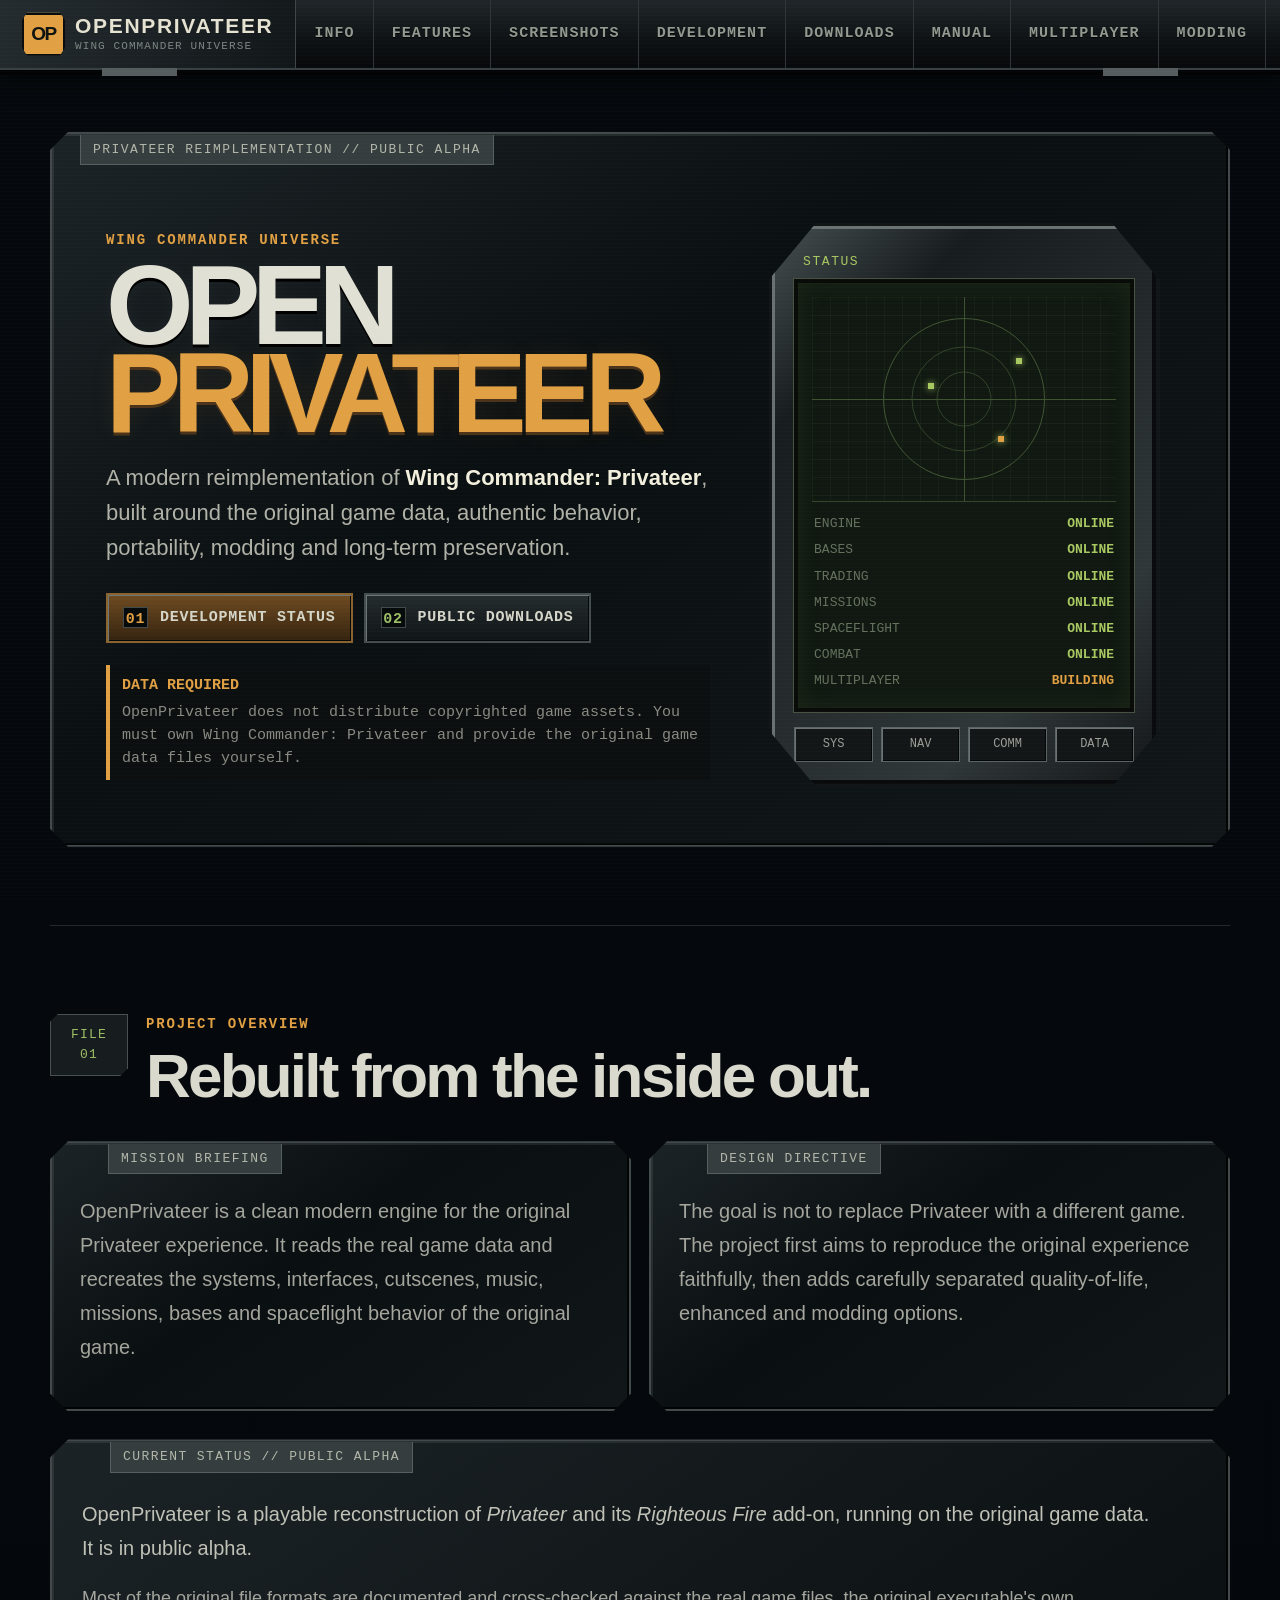
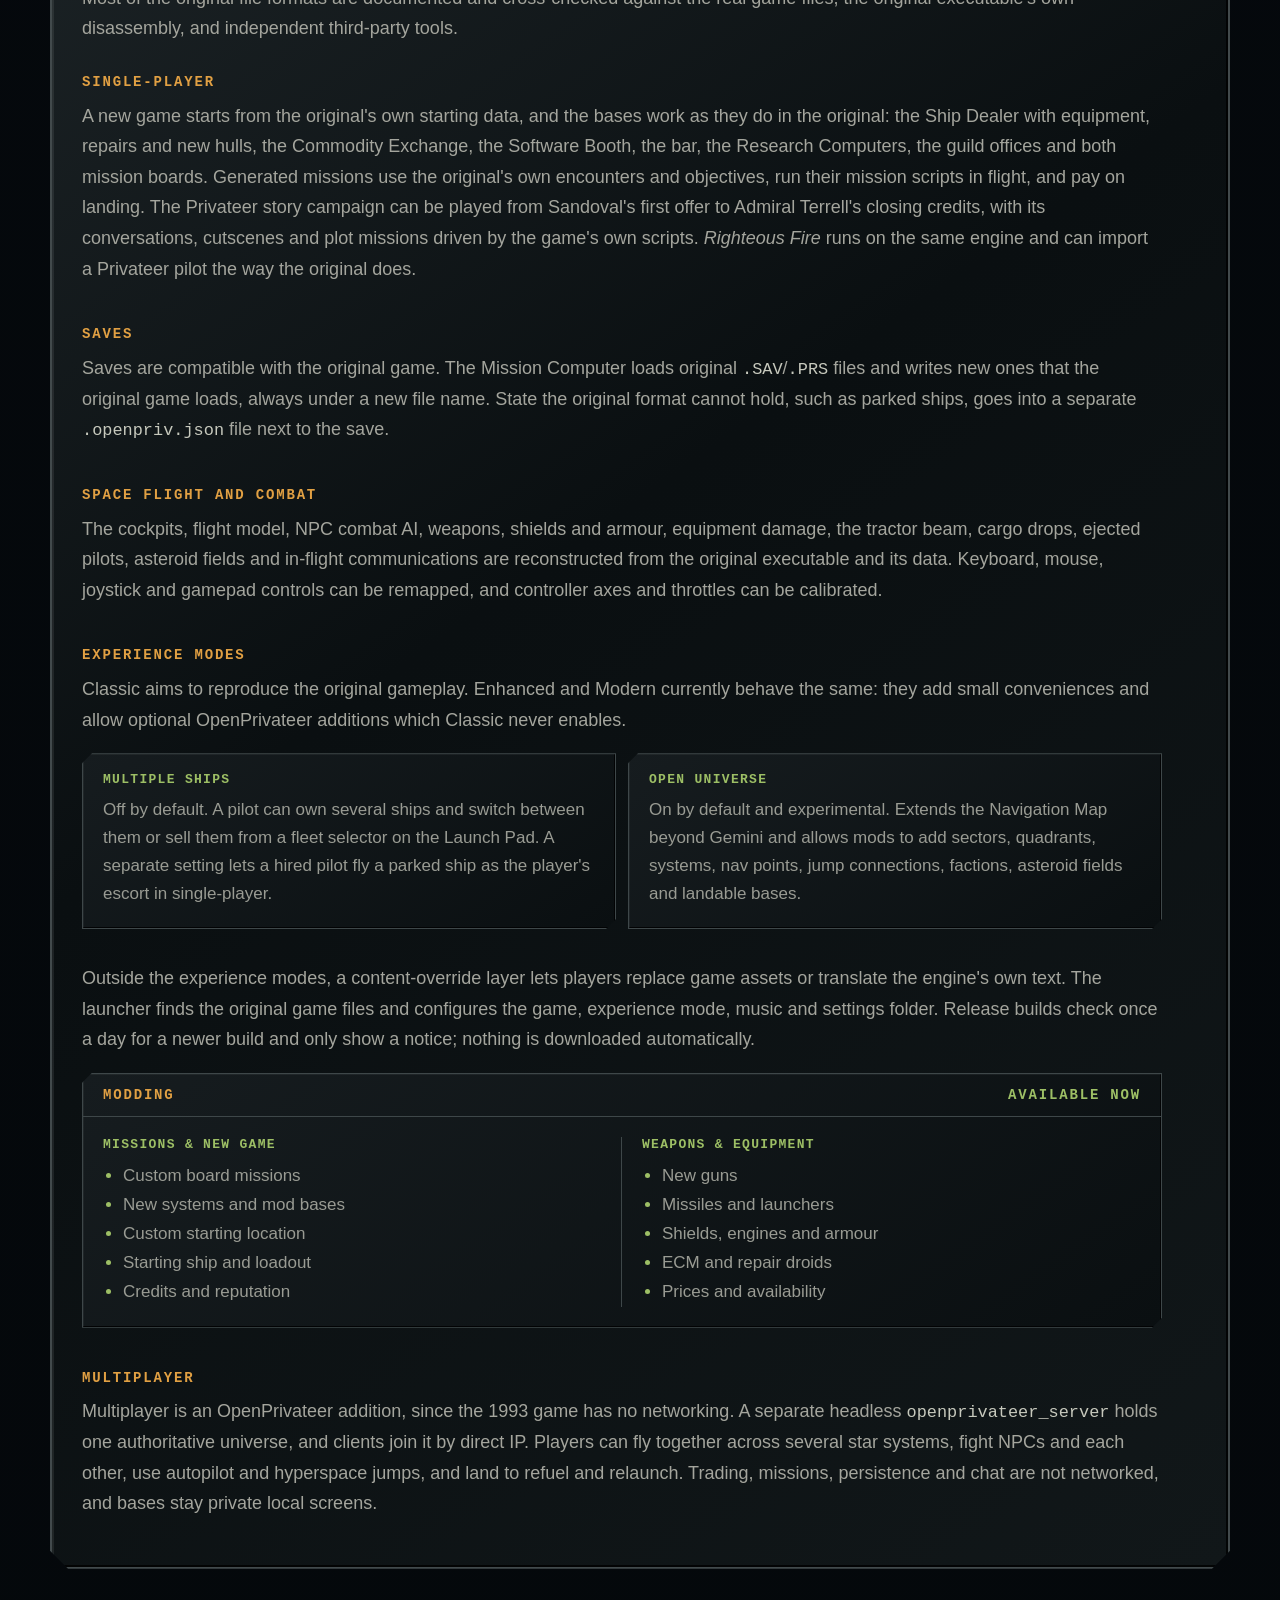
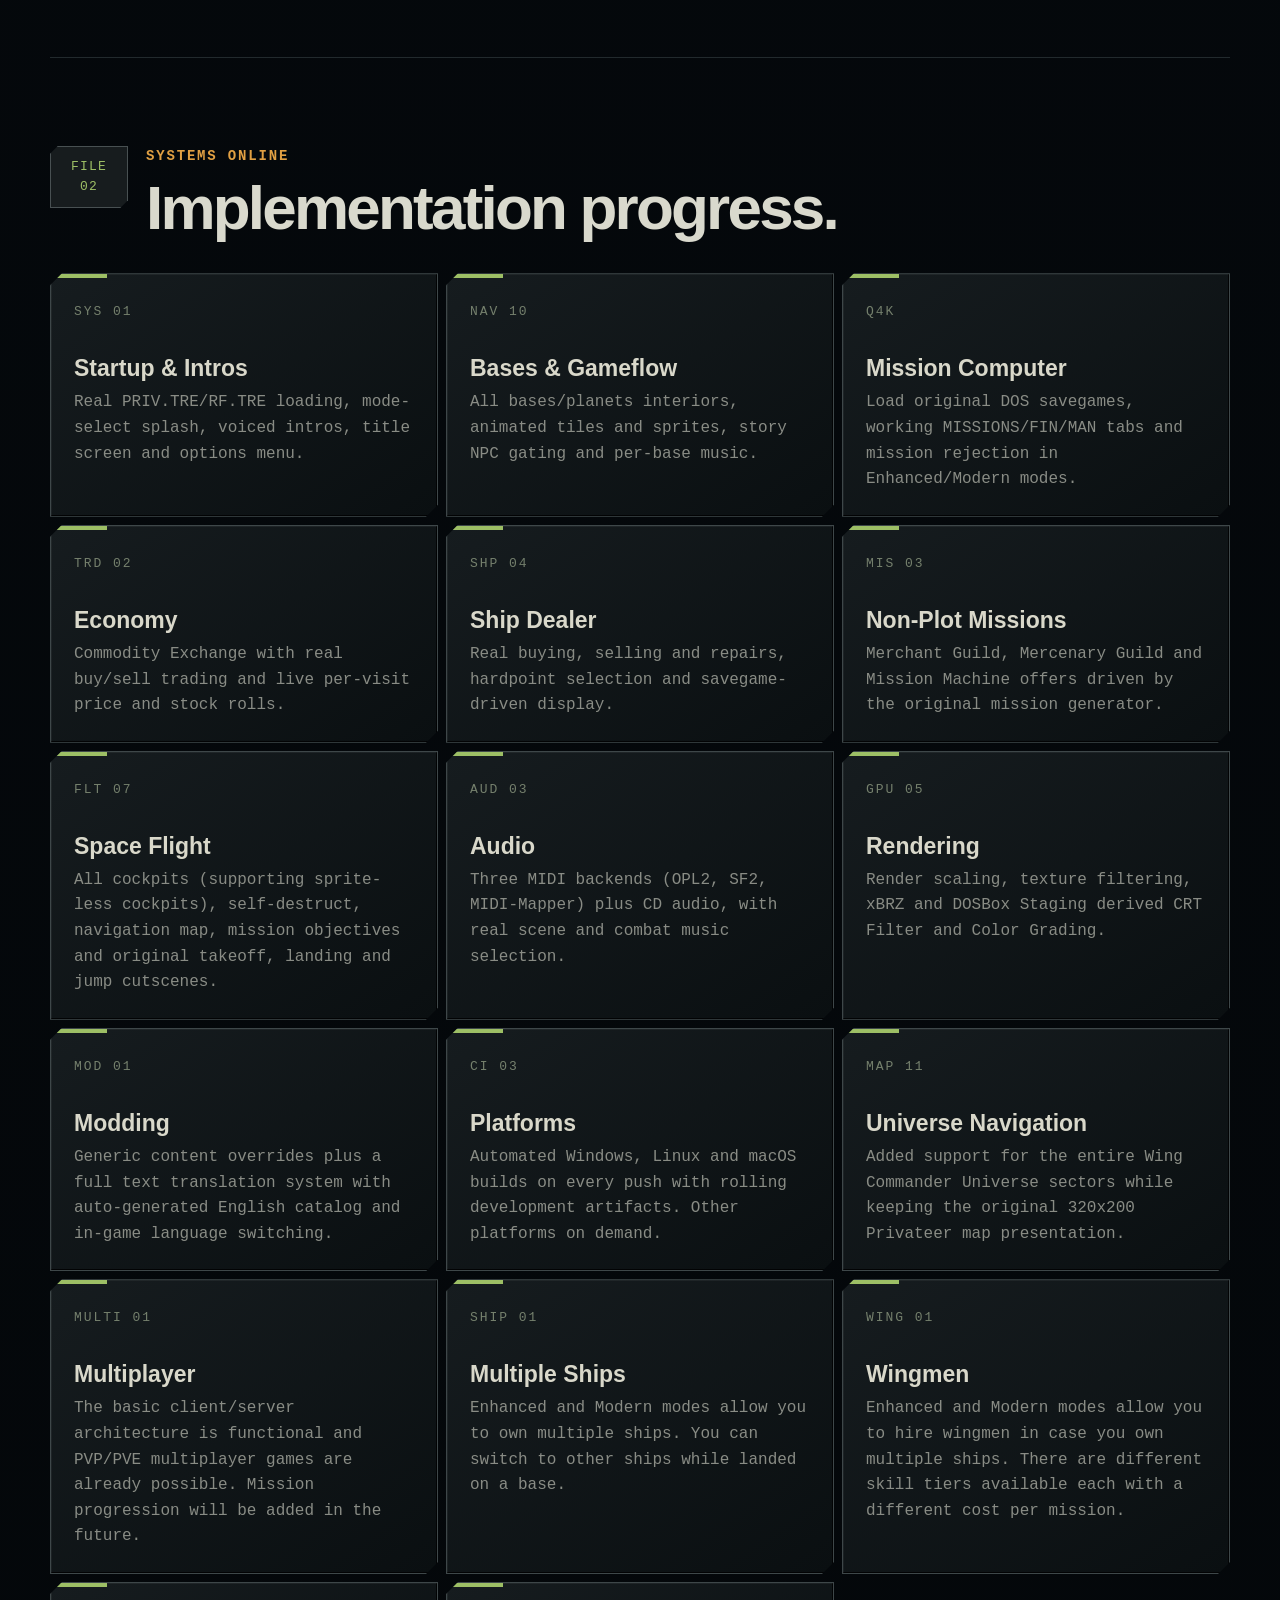
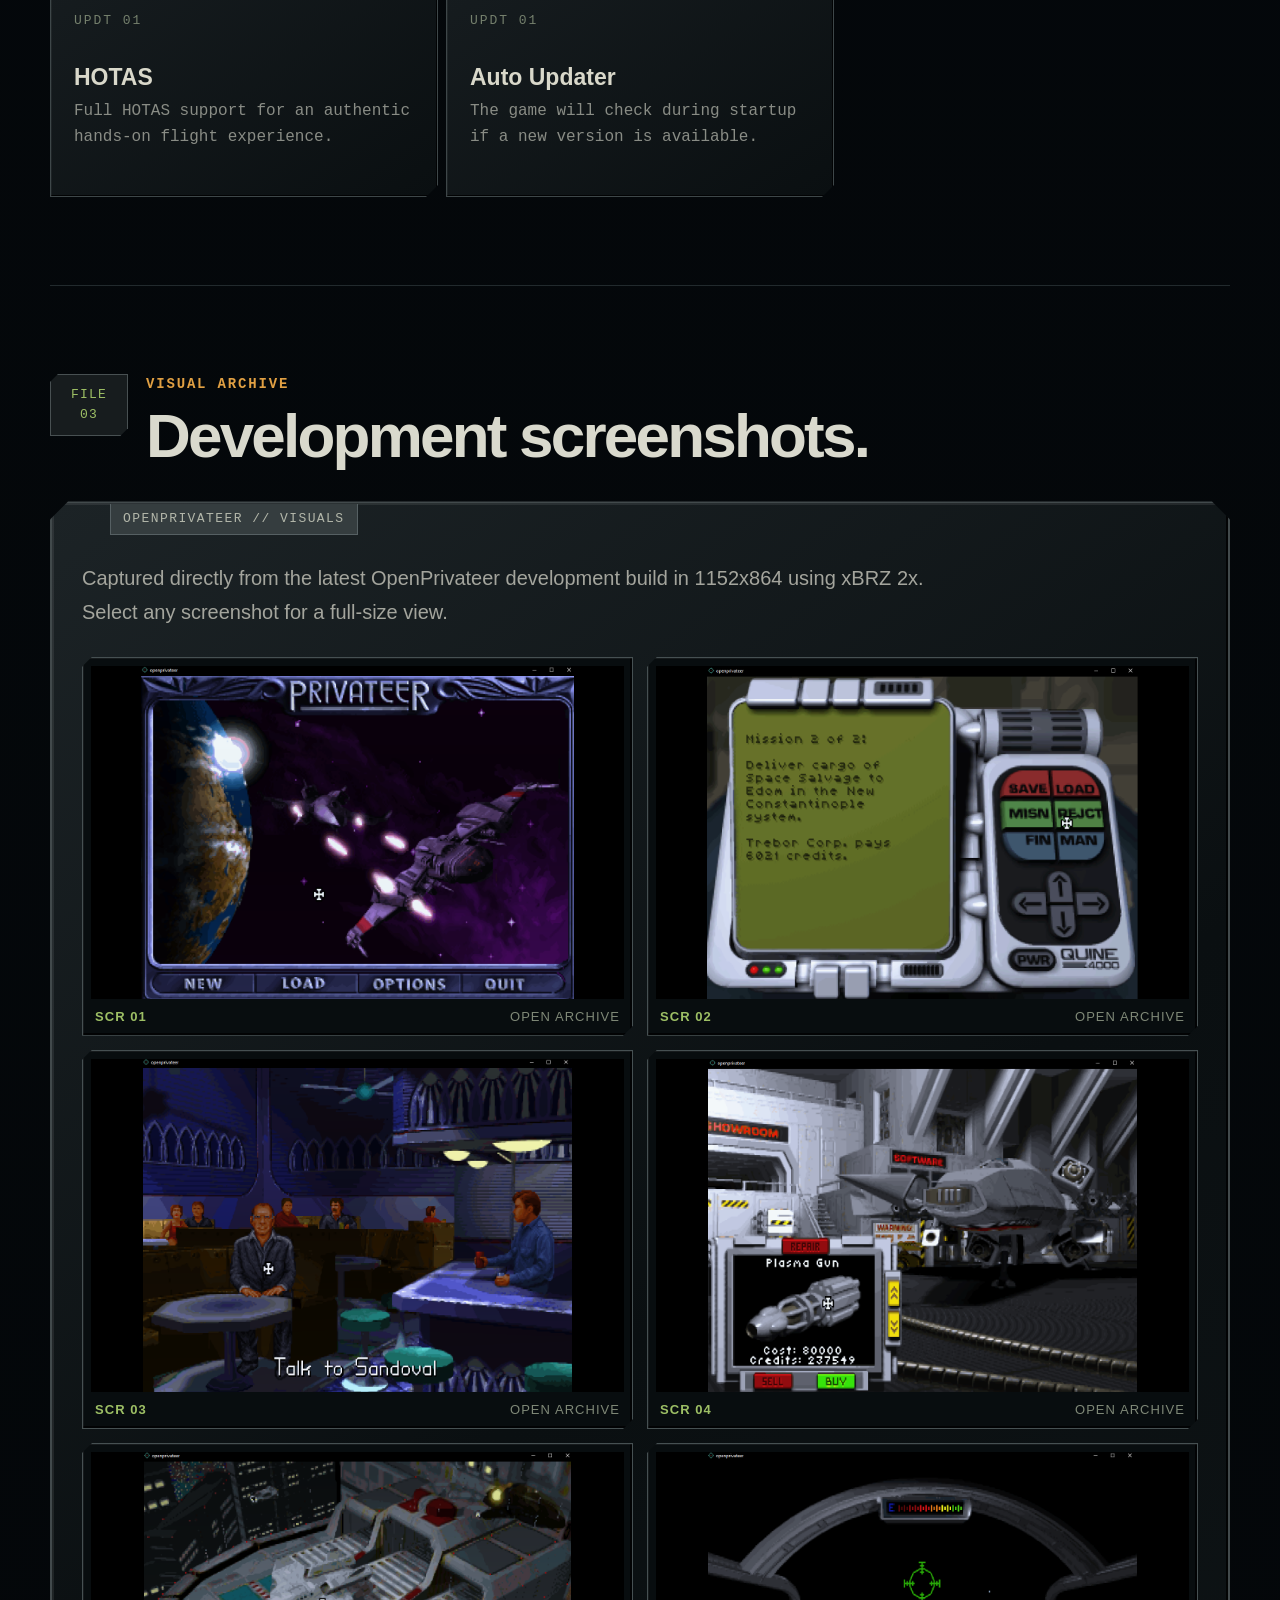
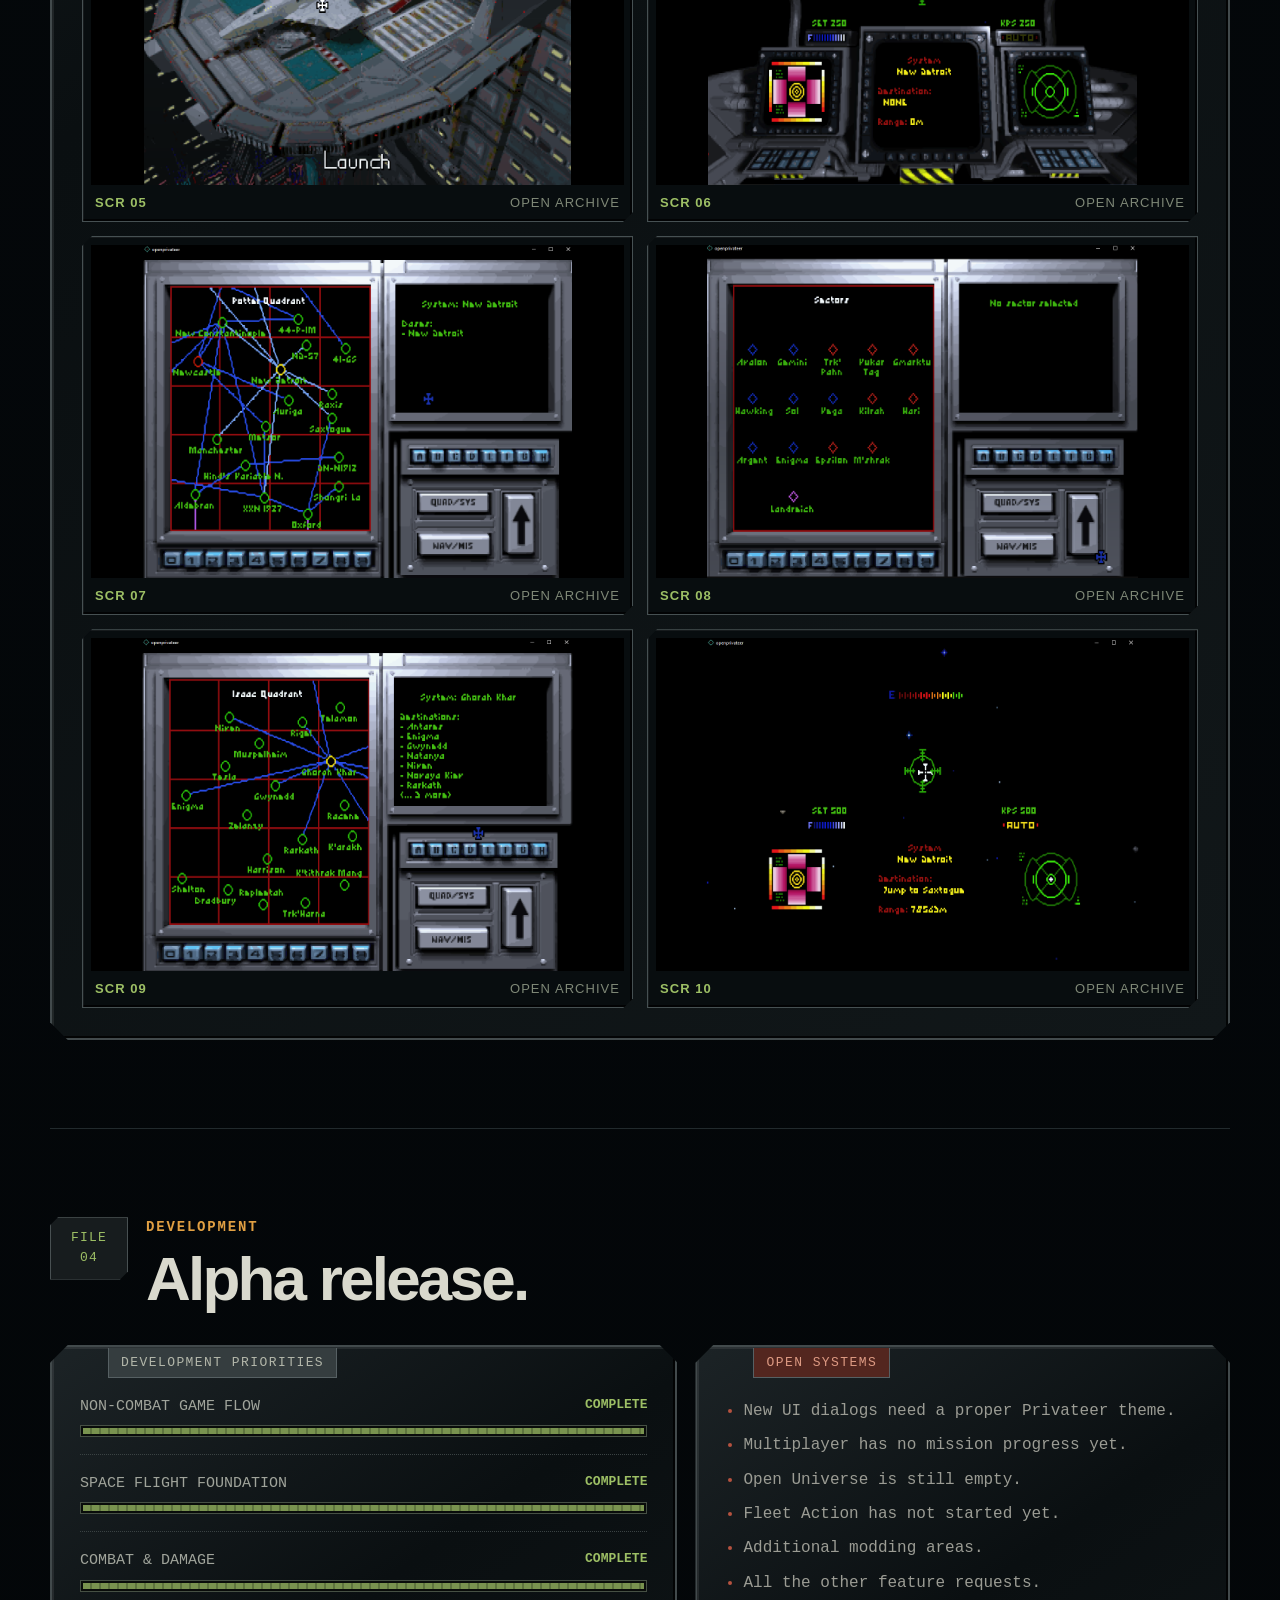
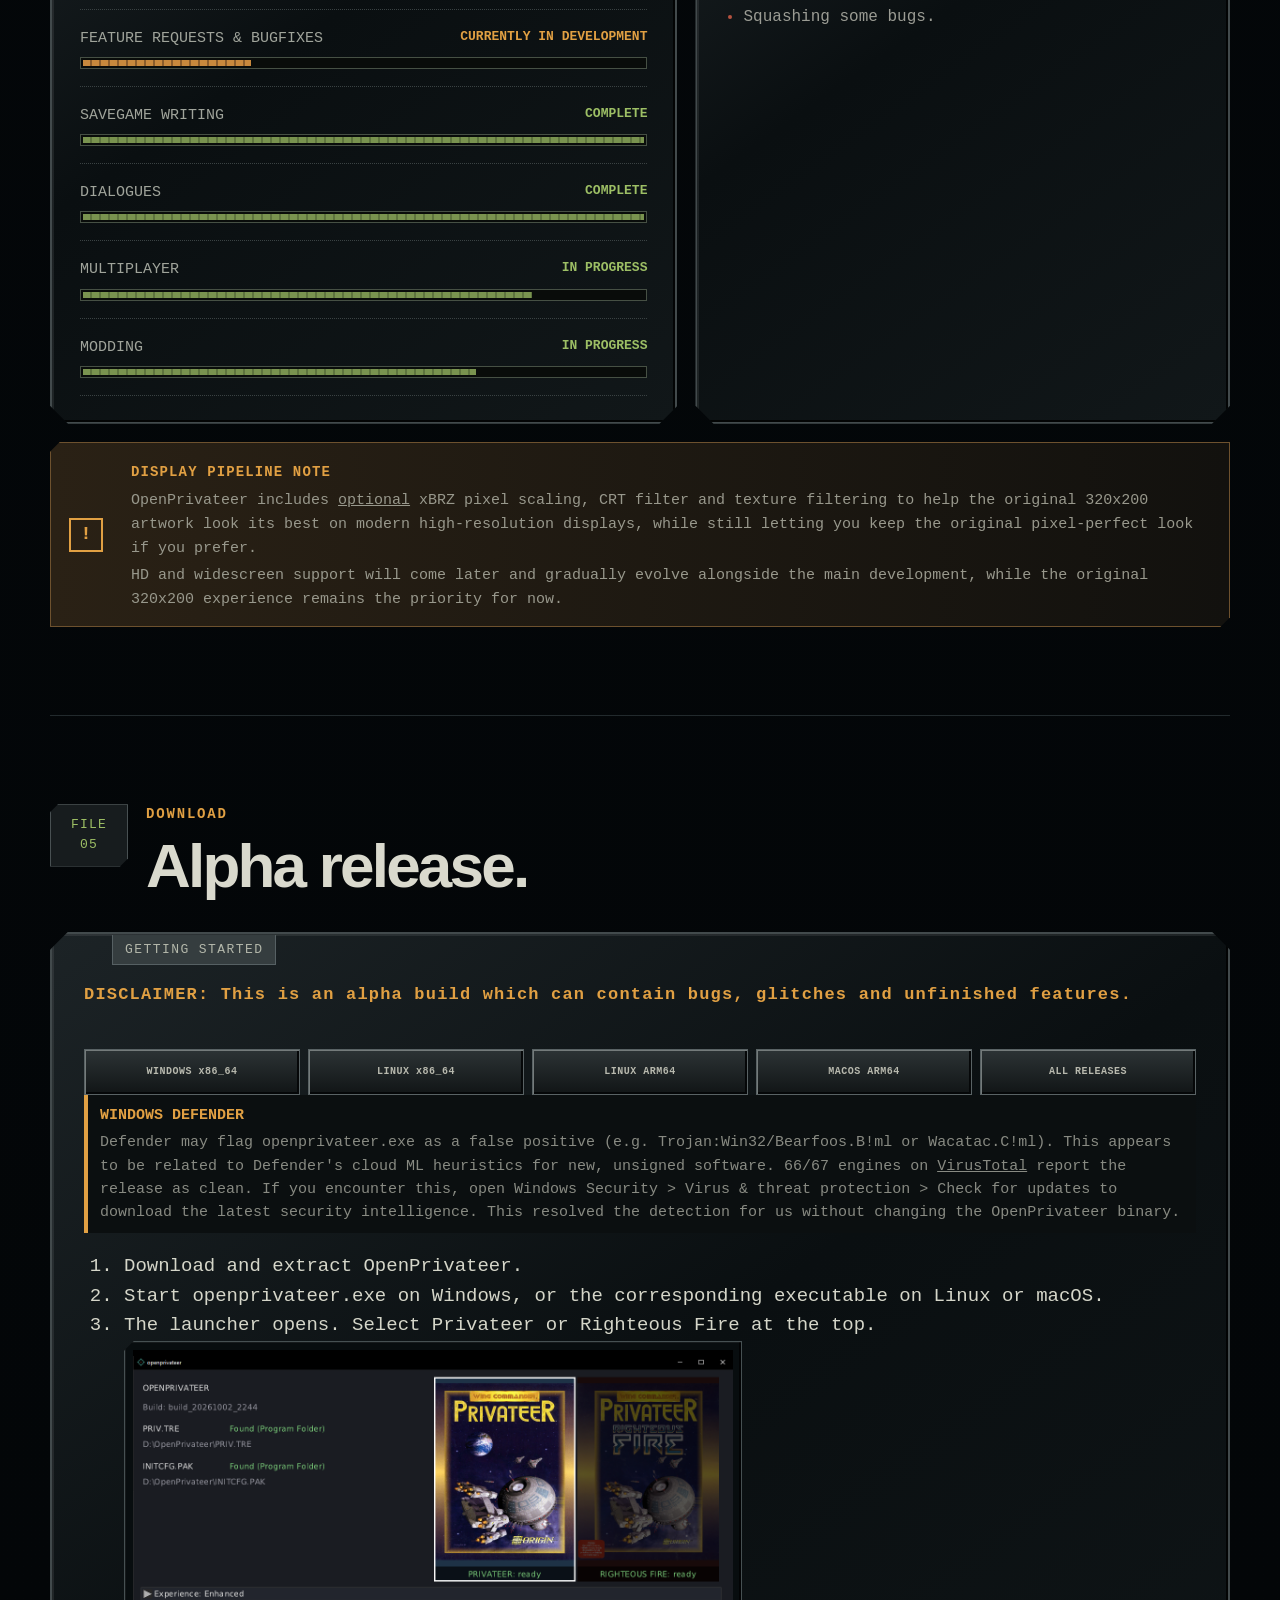
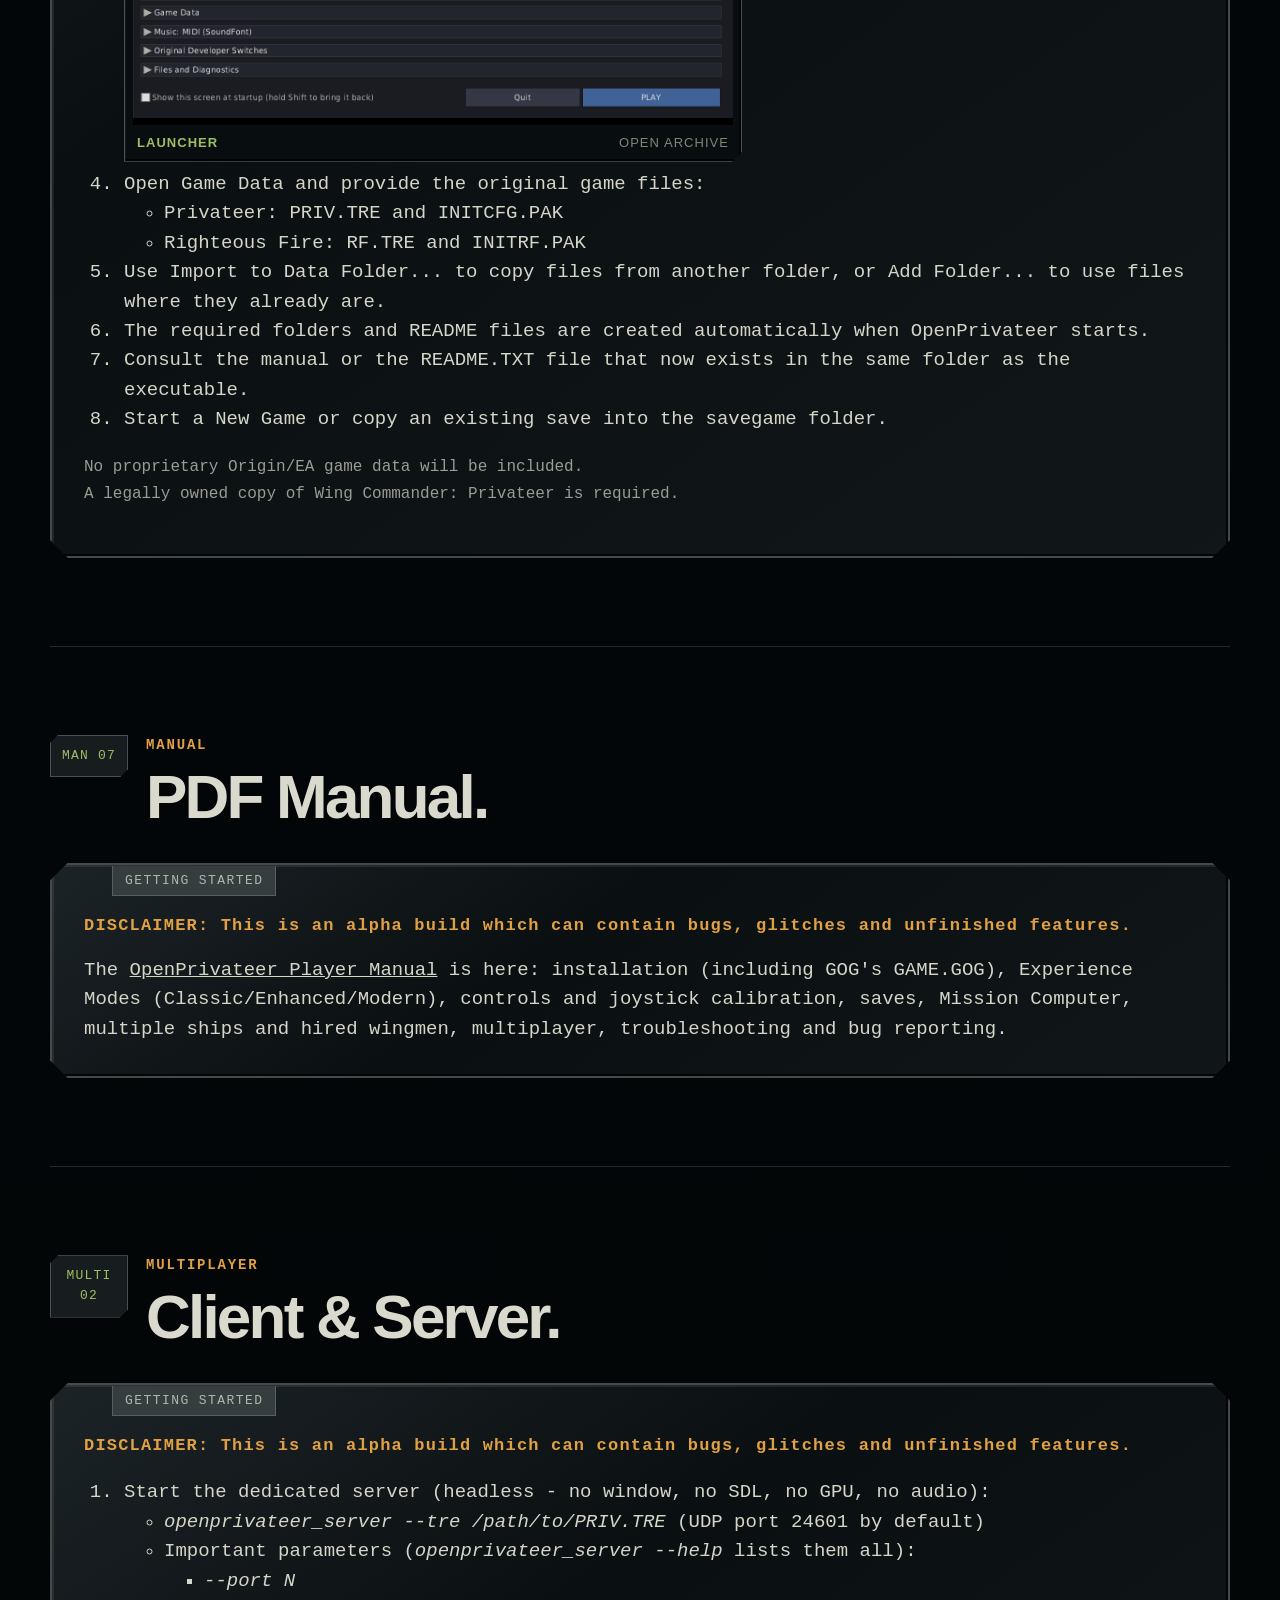
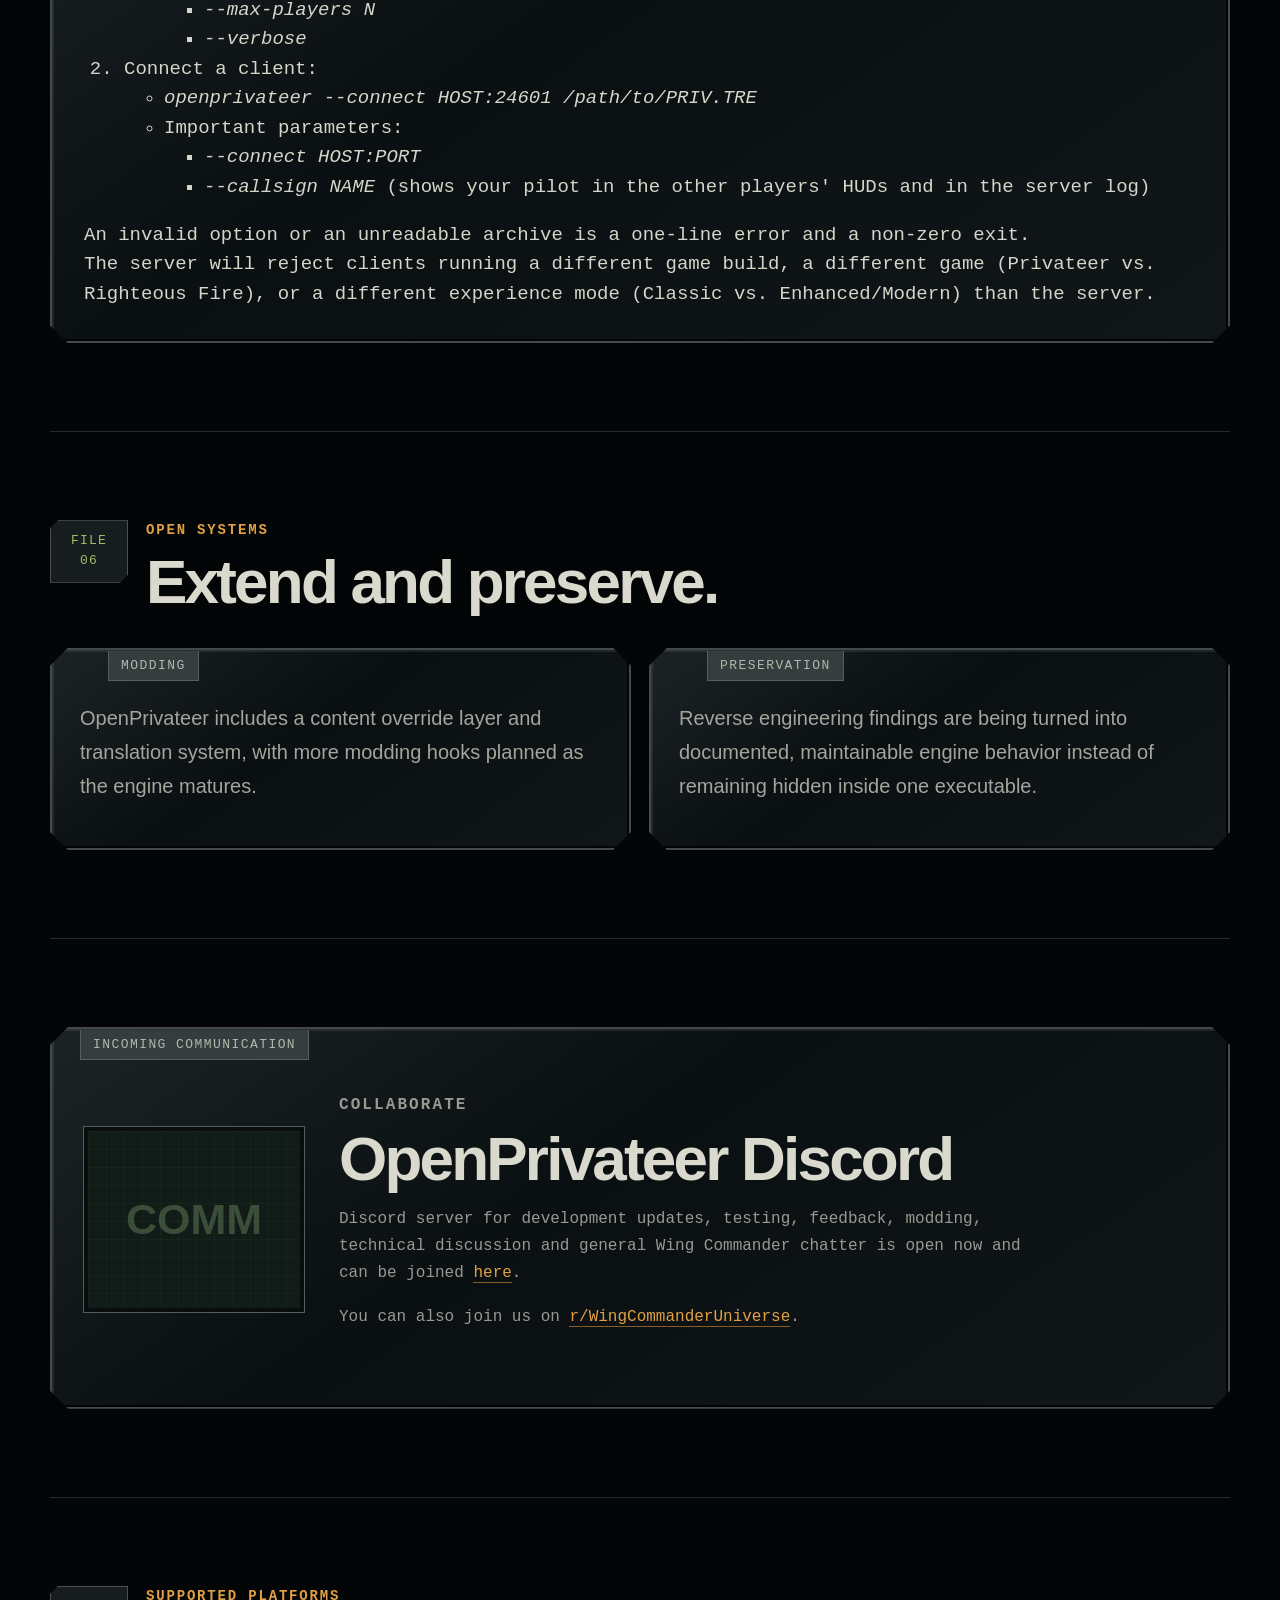
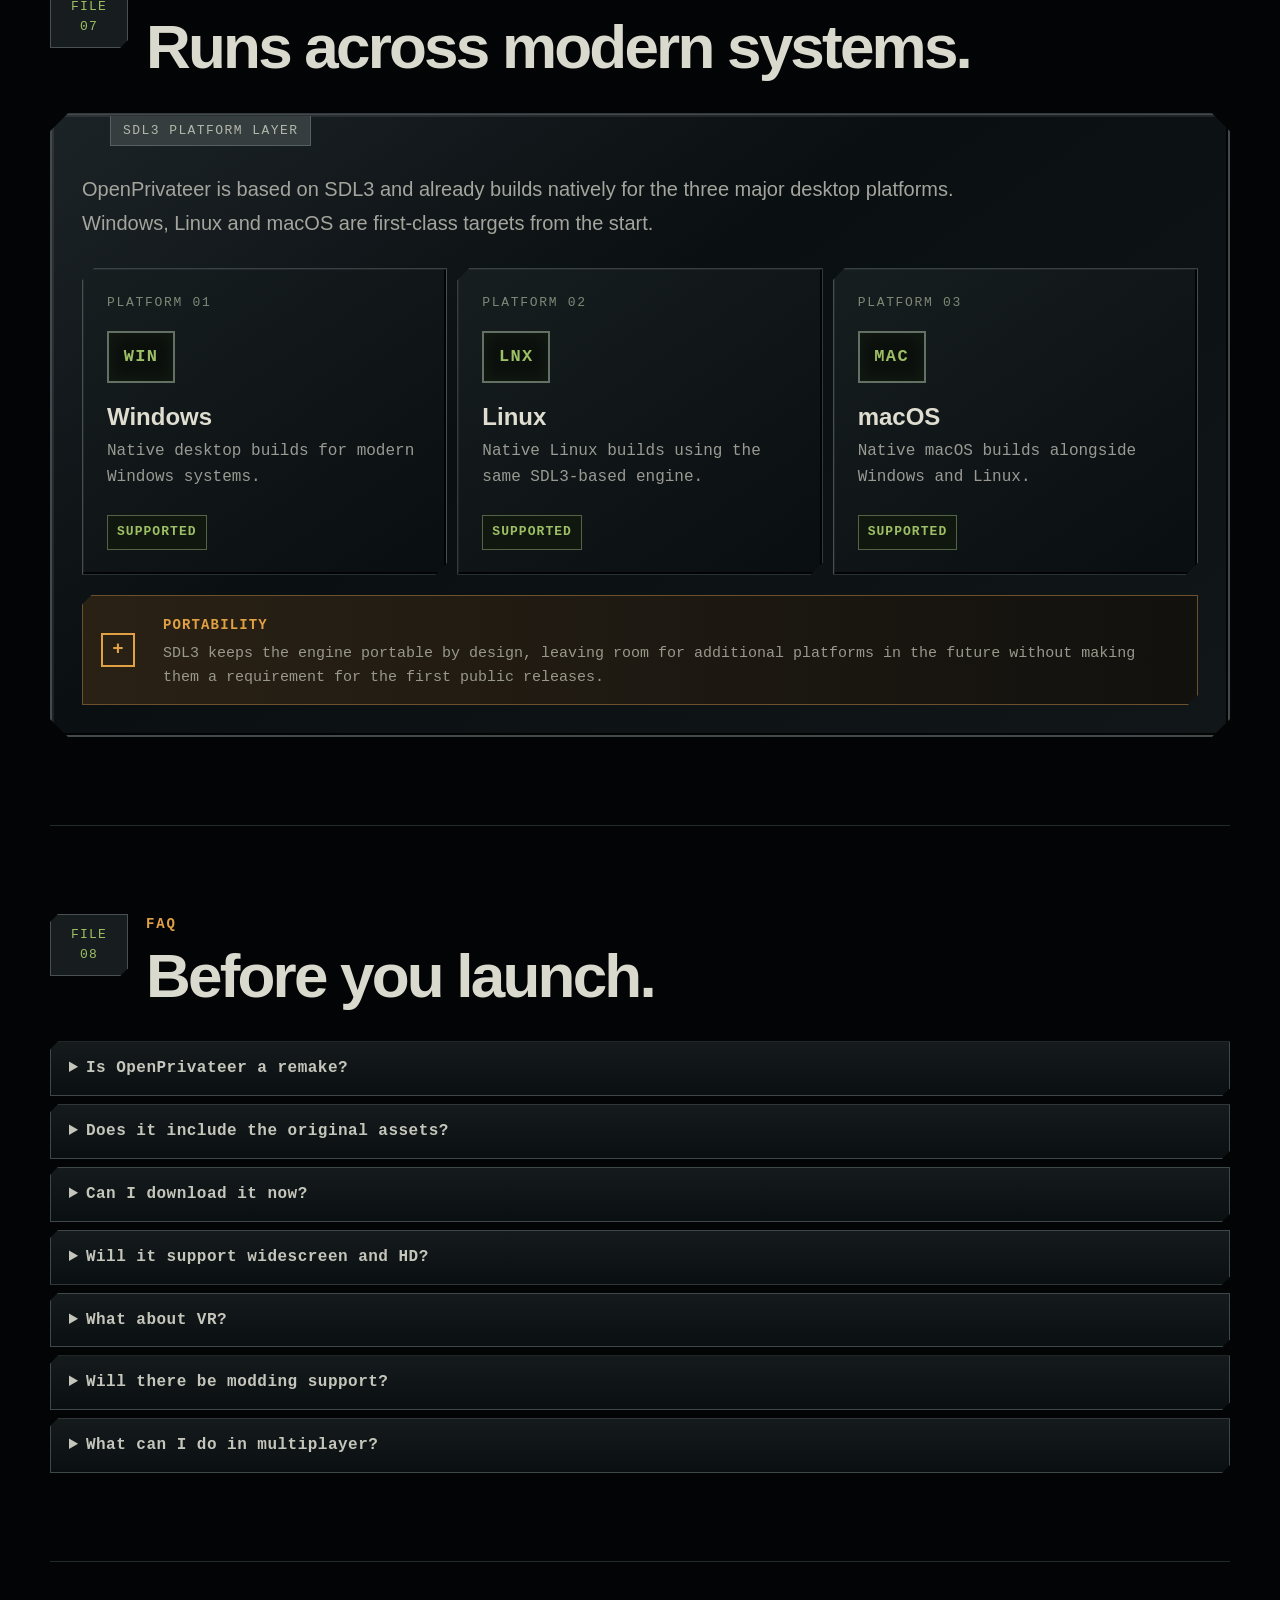
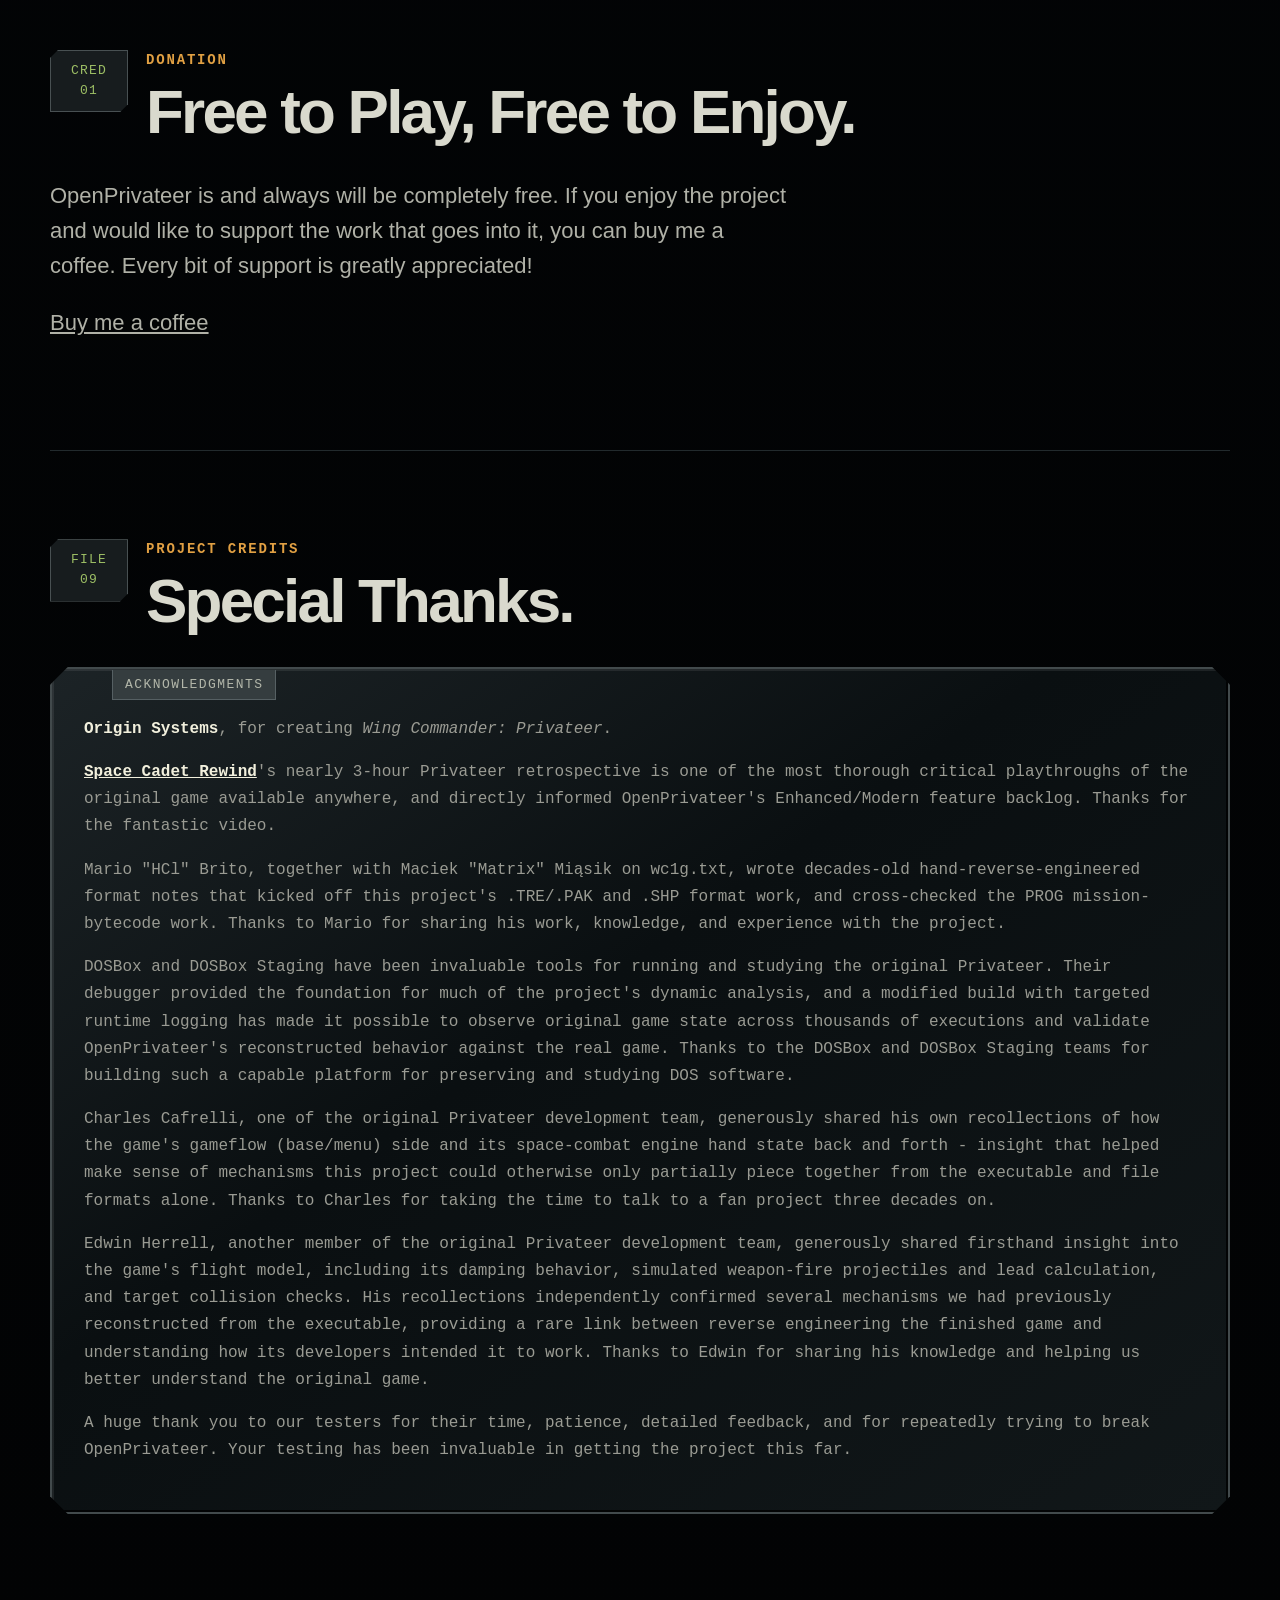
==== commit 1b7a99ed: "Add modding status to the home page, HOTAS card and a testers thank-you" ====
--- a/index.html
+++ b/index.html
@@ -227,11 +227,9 @@
             <div>
               <b>OPEN UNIVERSE</b>
               <p>
-                On by default and experimental. The Navigation Map can show the wider Wing Commander
-                universe beyond the Gemini Sector. Built-in content adds one extra flyable system
-                with three landable bases and an asteroid field, while JSON5 mod files can add
-                systems, nav points, factions and asteroid fields. These systems have no traffic
-                or missions yet.
+                On by default and experimental. Extends the Navigation Map beyond Gemini and allows
+                mods to add sectors, quadrants, systems, nav points, jump connections, factions,
+                asteroid fields and landable bases.
               </p>
             </div>
           </div>
@@ -242,6 +240,35 @@
             configures the game, experience mode, music and settings folder. Release builds check
             once a day for a newer build and only show a notice; nothing is downloaded automatically.
           </p>
+
+          <div class="modding-status-console">
+            <div class="modding-status-head">
+              <span>MODDING</span>
+              <span>AVAILABLE NOW</span>
+            </div>
+            <div class="modding-status-grid">
+              <div>
+                <b>MISSIONS &amp; NEW GAME</b>
+                <ul>
+                  <li>Custom board missions</li>
+                  <li>New systems and mod bases</li>
+                  <li>Custom starting location</li>
+                  <li>Starting ship and loadout</li>
+                  <li>Credits and reputation</li>
+                </ul>
+              </div>
+              <div>
+                <b>WEAPONS &amp; EQUIPMENT</b>
+                <ul>
+                  <li>New guns</li>
+                  <li>Missiles and launchers</li>
+                  <li>Shields, engines and armour</li>
+                  <li>ECM and repair droids</li>
+                  <li>Prices and availability</li>
+                </ul>
+              </div>
+            </div>
+          </div>
 
           <h3>MULTIPLAYER</h3>
           <p>
@@ -281,6 +308,7 @@
         <article class="system-card"><span class="system-id">MULTI 01</span><h3>Multiplayer</h3><p>The basic client/server architecture is functional and PVP/PVE multiplayer games are already possible. Mission progression will be added in the future.</p></article>
         <article class="system-card"><span class="system-id">SHIP 01</span><h3>Multiple Ships</h3><p>Enhanced and Modern modes allow you to own multiple ships. You can switch to other ships while landed on a base.</p></article>
         <article class="system-card"><span class="system-id">WING 01</span><h3>Wingmen</h3><p>Enhanced and Modern modes allow you to hire wingmen in case you own multiple ships. There are different skill tiers available each with a different cost per mission.</p></article>
+        <article class="system-card"><span class="system-id">UPDT 01</span><h3>HOTAS</h3><p>Full HOTAS support for an authentic hands-on flight experience.</p></article>
         <article class="system-card"><span class="system-id">UPDT 01</span><h3>Auto Updater</h3><p>The game will check during startup if a new version is available.</p></article>
       </div>
     </section>
@@ -401,6 +429,10 @@
           <div class="status-row">
             <div class="status-label"><span>MULTIPLAYER</span><b>IN PROGRESS</b></div>
             <div class="bar"><i style="width:80%"></i></div>
+          </div>
+          <div class="status-row">
+            <div class="status-label"><span>MODDING</span><b>IN PROGRESS</b></div>
+            <div class="bar"><i style="width:70%"></i></div>
           </div>
         </div>
 
@@ -411,6 +443,7 @@
             <li>Multiplayer has no mission progress yet.</li>
             <li>Open Universe is still empty.</li>
             <li>Fleet Action has not started yet.</li>
+            <li>Additional modding areas.</li>
             <li>All the other feature requests.</li>
             <li>Squashing some bugs.</li>
           </ul>
@@ -675,6 +708,8 @@
           <p>Charles Cafrelli, one of the original Privateer development team, generously shared his own recollections of how the game's gameflow (base/menu) side and its space-combat engine hand state back and forth - insight that helped make sense of mechanisms this project could otherwise only partially piece together from the executable and file formats alone. Thanks to Charles for taking the time to talk to a fan project three decades on.</p>
 
           <p>Edwin Herrell, another member of the original Privateer development team, generously shared firsthand insight into the game's flight model, including its damping behavior, simulated weapon-fire projectiles and lead calculation, and target collision checks. His recollections independently confirmed several mechanisms we had previously reconstructed from the executable, providing a rare link between reverse engineering the finished game and understanding how its developers intended it to work. Thanks to Edwin for sharing his knowledge and helping us better understand the original game.</p>
+
+          <p>A huge thank you to our testers for their time, patience, detailed feedback, and for repeatedly trying to break OpenPrivateer. Your testing has been invaluable in getting the project this far.</p>
         </div>
       </div>
     </section>
--- a/styles.css
+++ b/styles.css
@@ -728,3 +728,66 @@
   .info-status-options p { font-size: 16px; }
 }
 
+/* Current status: block spacing and modding summary */
+.info-status-body > h3 { margin-top: 42px; }
+.info-status-body > h3:first-of-type { margin-top: 30px; }
+.info-status-options { margin-top: 18px; margin-bottom: 34px; }
+
+.modding-status-console {
+  margin: 18px 0 42px;
+  border: 1px solid #3e4749;
+  background: linear-gradient(145deg, #161c1f, #0a0f11);
+  box-shadow: inset 1px 1px rgba(255,255,255,.05), inset -1px -1px #020304;
+  clip-path: polygon(10px 0,100% 0,100% calc(100% - 10px),calc(100% - 10px) 100%,0 100%,0 10px);
+}
+.modding-status-head {
+  display: flex;
+  justify-content: space-between;
+  gap: 18px;
+  padding: 13px 20px 12px;
+  border-bottom: 1px solid #3e4749;
+  color: var(--amber);
+  font: 700 14px/1.2 "Courier New", Courier, monospace;
+  letter-spacing: .13em;
+}
+.modding-status-head span:last-child { color: var(--green); }
+.modding-status-grid {
+  display: grid;
+  grid-template-columns: repeat(2, minmax(0, 1fr));
+  padding: 20px;
+}
+.modding-status-grid > div { padding: 0 20px; }
+.modding-status-grid > div:first-child {
+  padding-left: 0;
+  border-right: 1px solid #3e4749;
+}
+.modding-status-grid > div:last-child { padding-right: 0; }
+.modding-status-grid b {
+  display: block;
+  margin-bottom: 10px;
+  color: var(--green);
+  font: 700 13px/1.2 "Courier New", Courier, monospace;
+  letter-spacing: .1em;
+}
+.modding-status-grid ul {
+  margin: 0;
+  padding-left: 20px;
+  color: #999b93;
+  font: 17px/1.7 Arial, Helvetica, sans-serif;
+}
+.modding-status-grid li::marker { color: var(--green); }
+
+@media(max-width:800px) {
+  .modding-status-grid { grid-template-columns: 1fr; gap: 20px; }
+  .modding-status-grid > div { padding: 0; }
+  .modding-status-grid > div:first-child {
+    padding-bottom: 20px;
+    border-right: 0;
+    border-bottom: 1px solid #3e4749;
+  }
+}
+
+@media(max-width:650px) {
+  .modding-status-head { flex-direction: column; gap: 5px; }
+  .modding-status-grid ul { font-size: 16px; }
+}
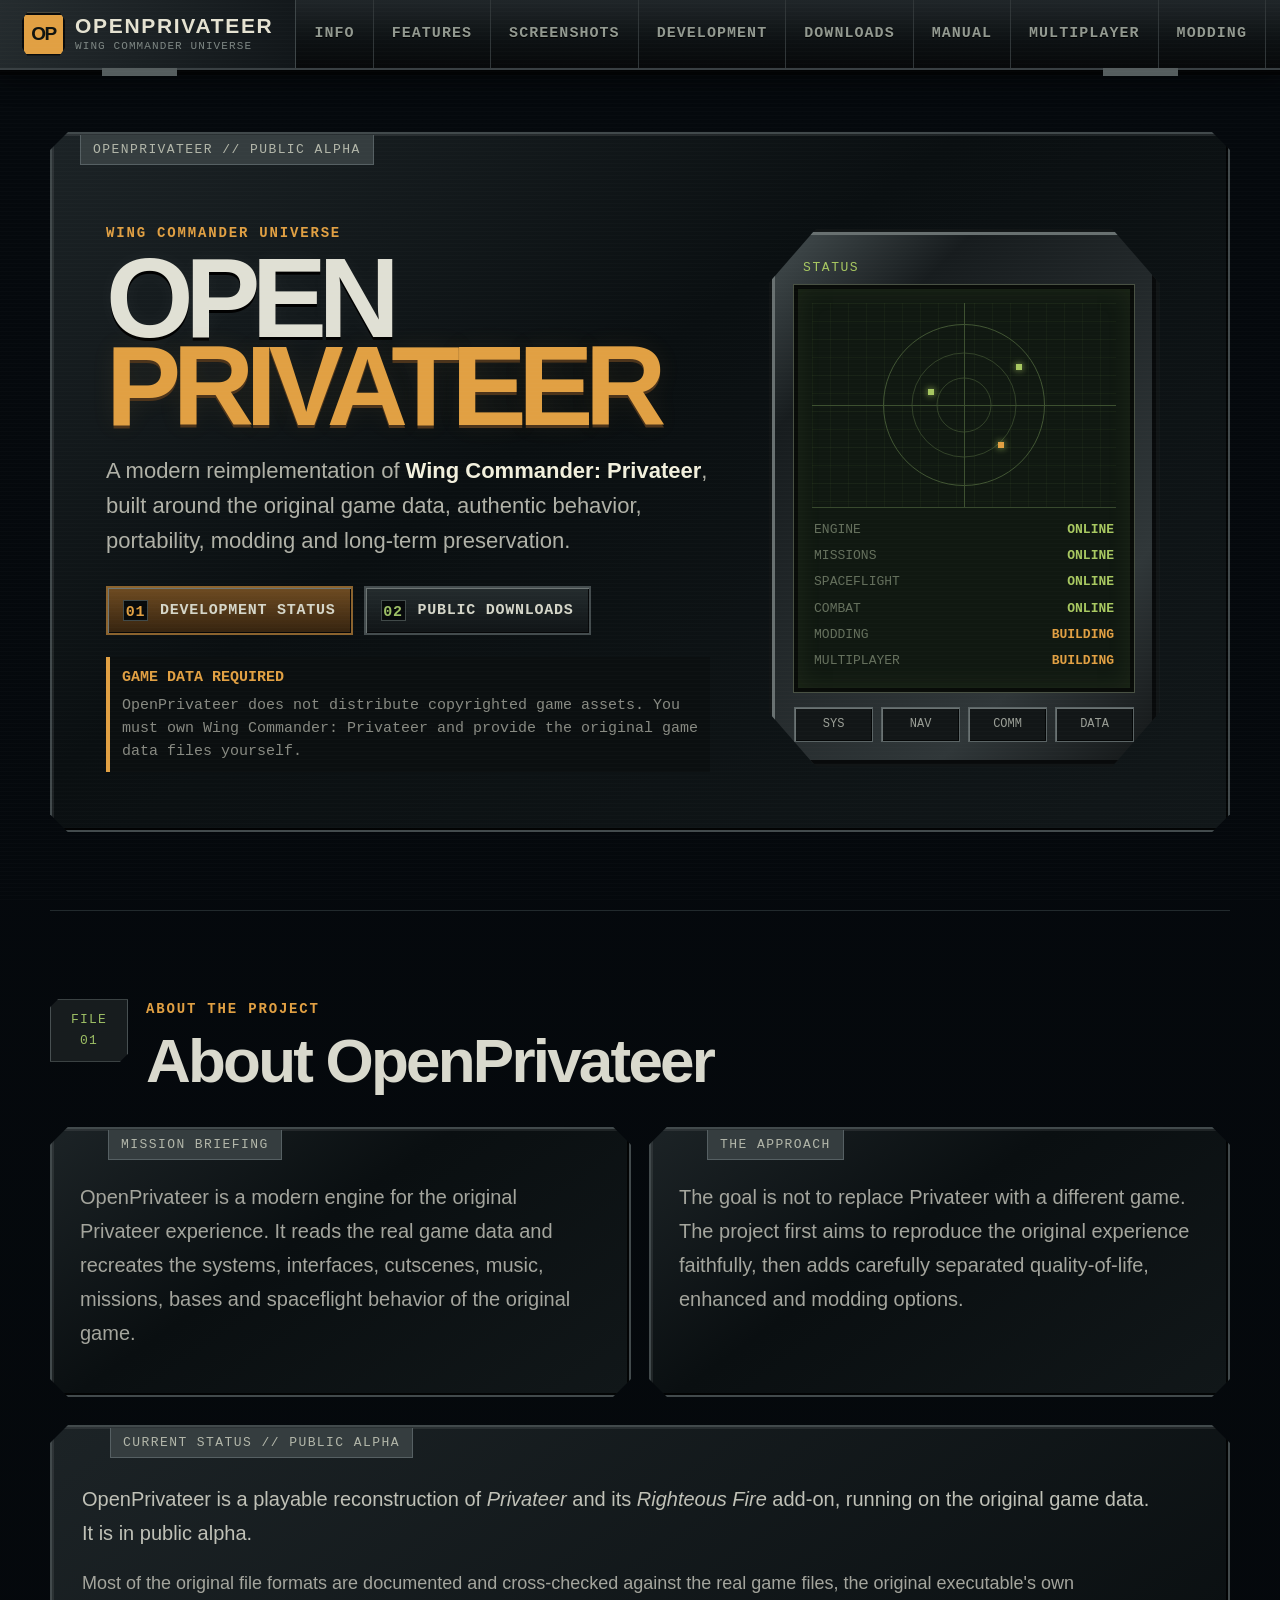
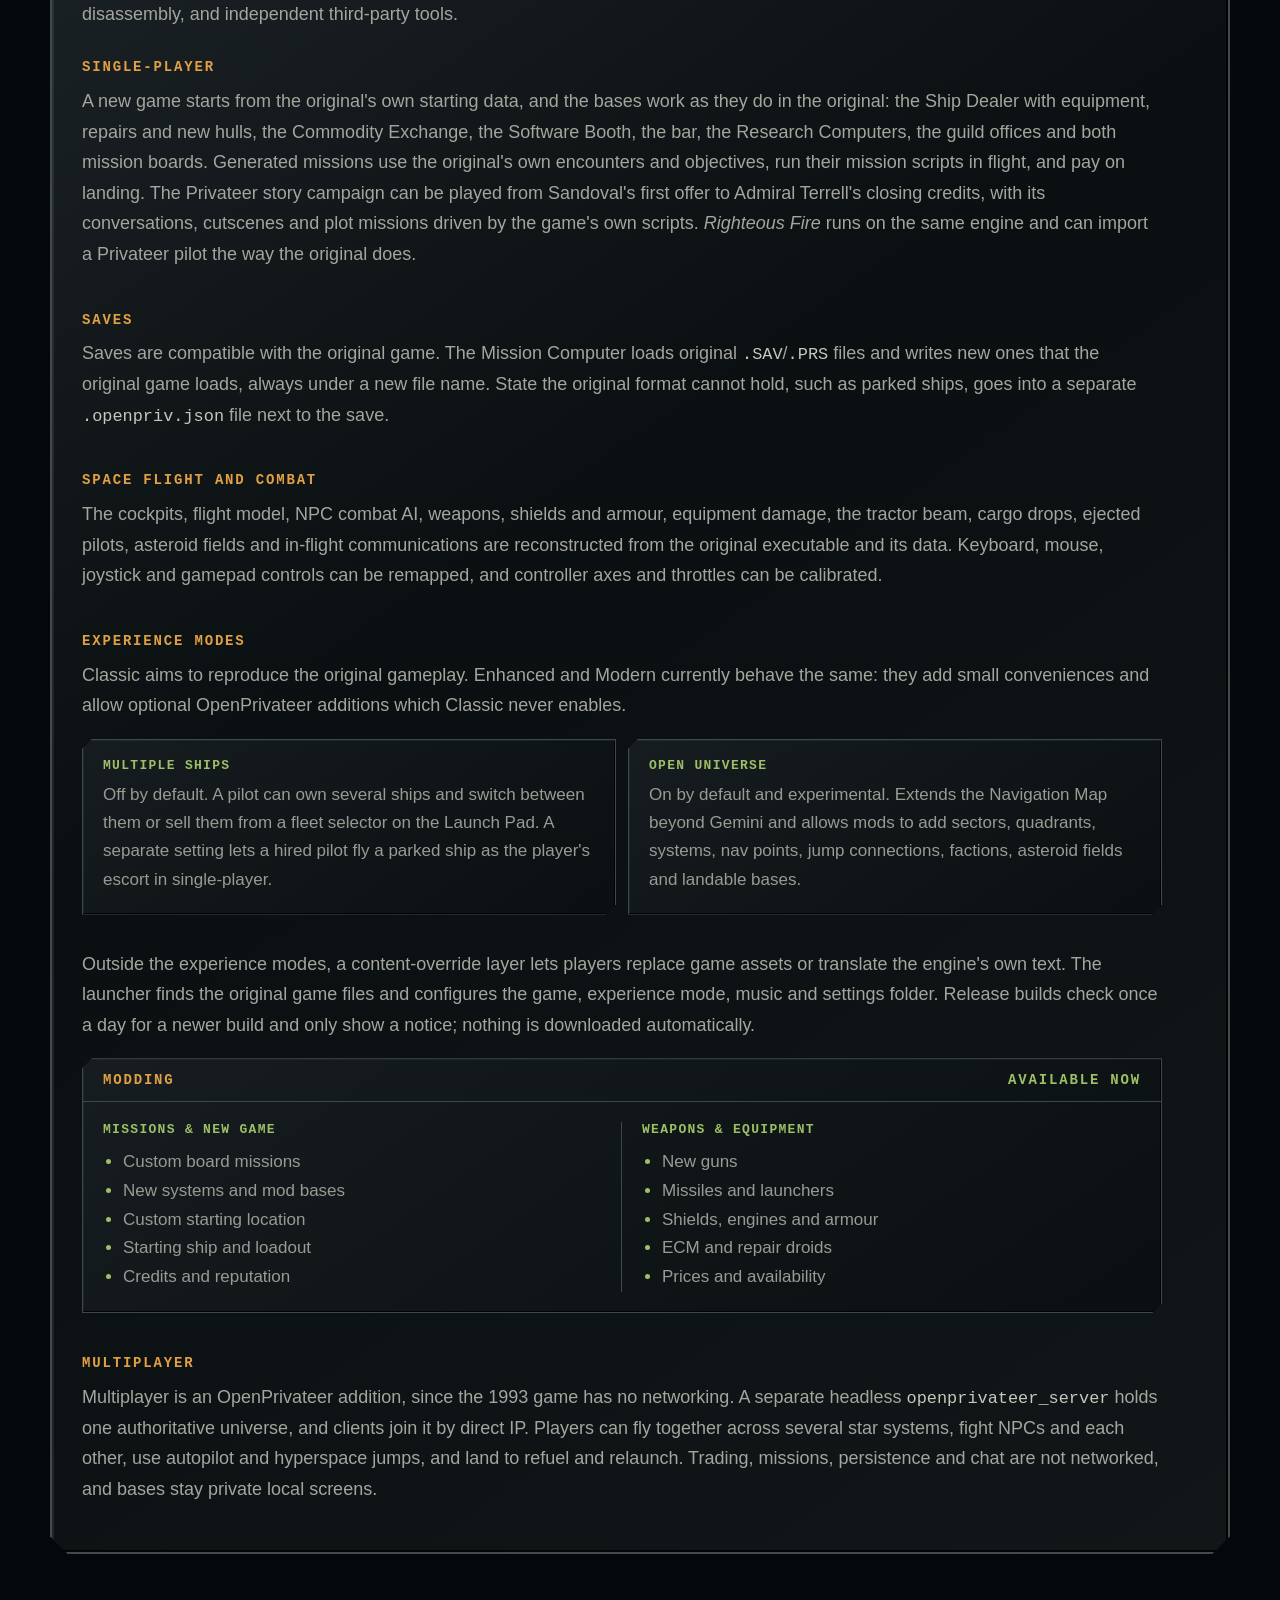
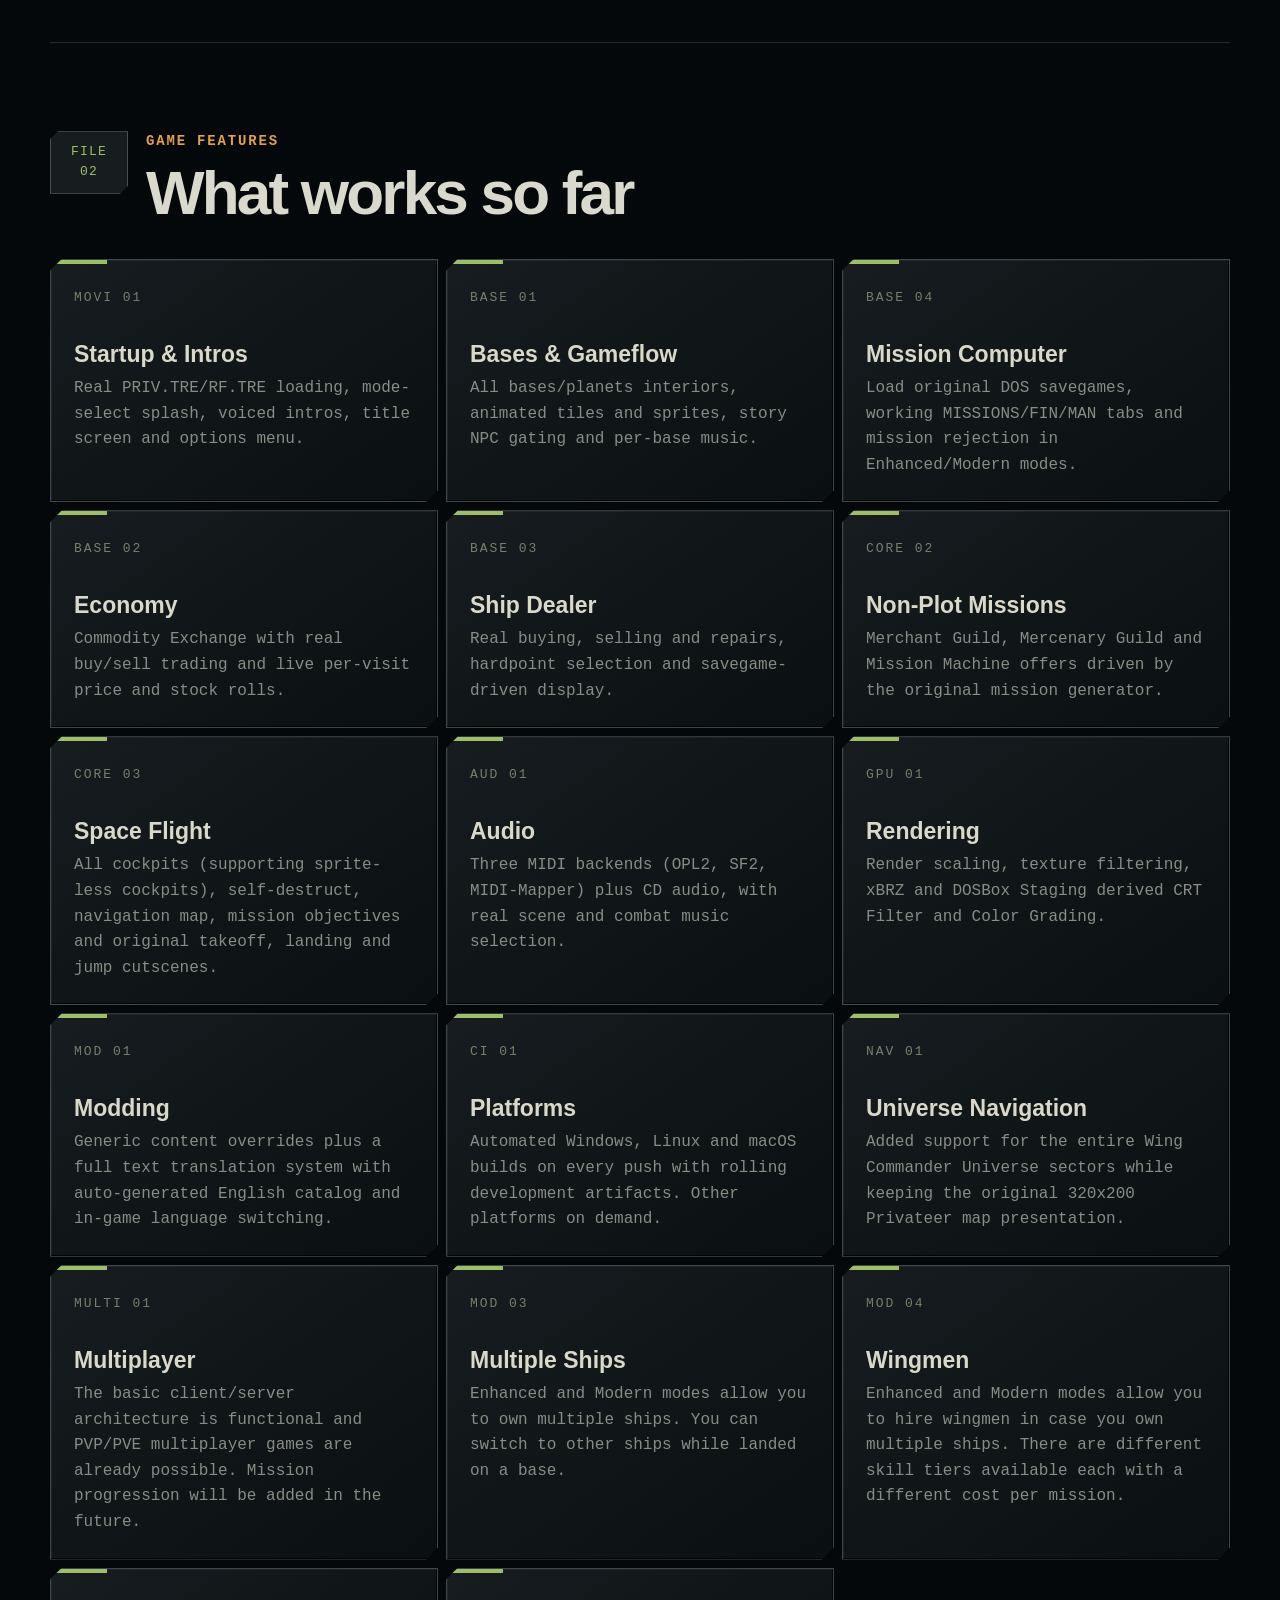
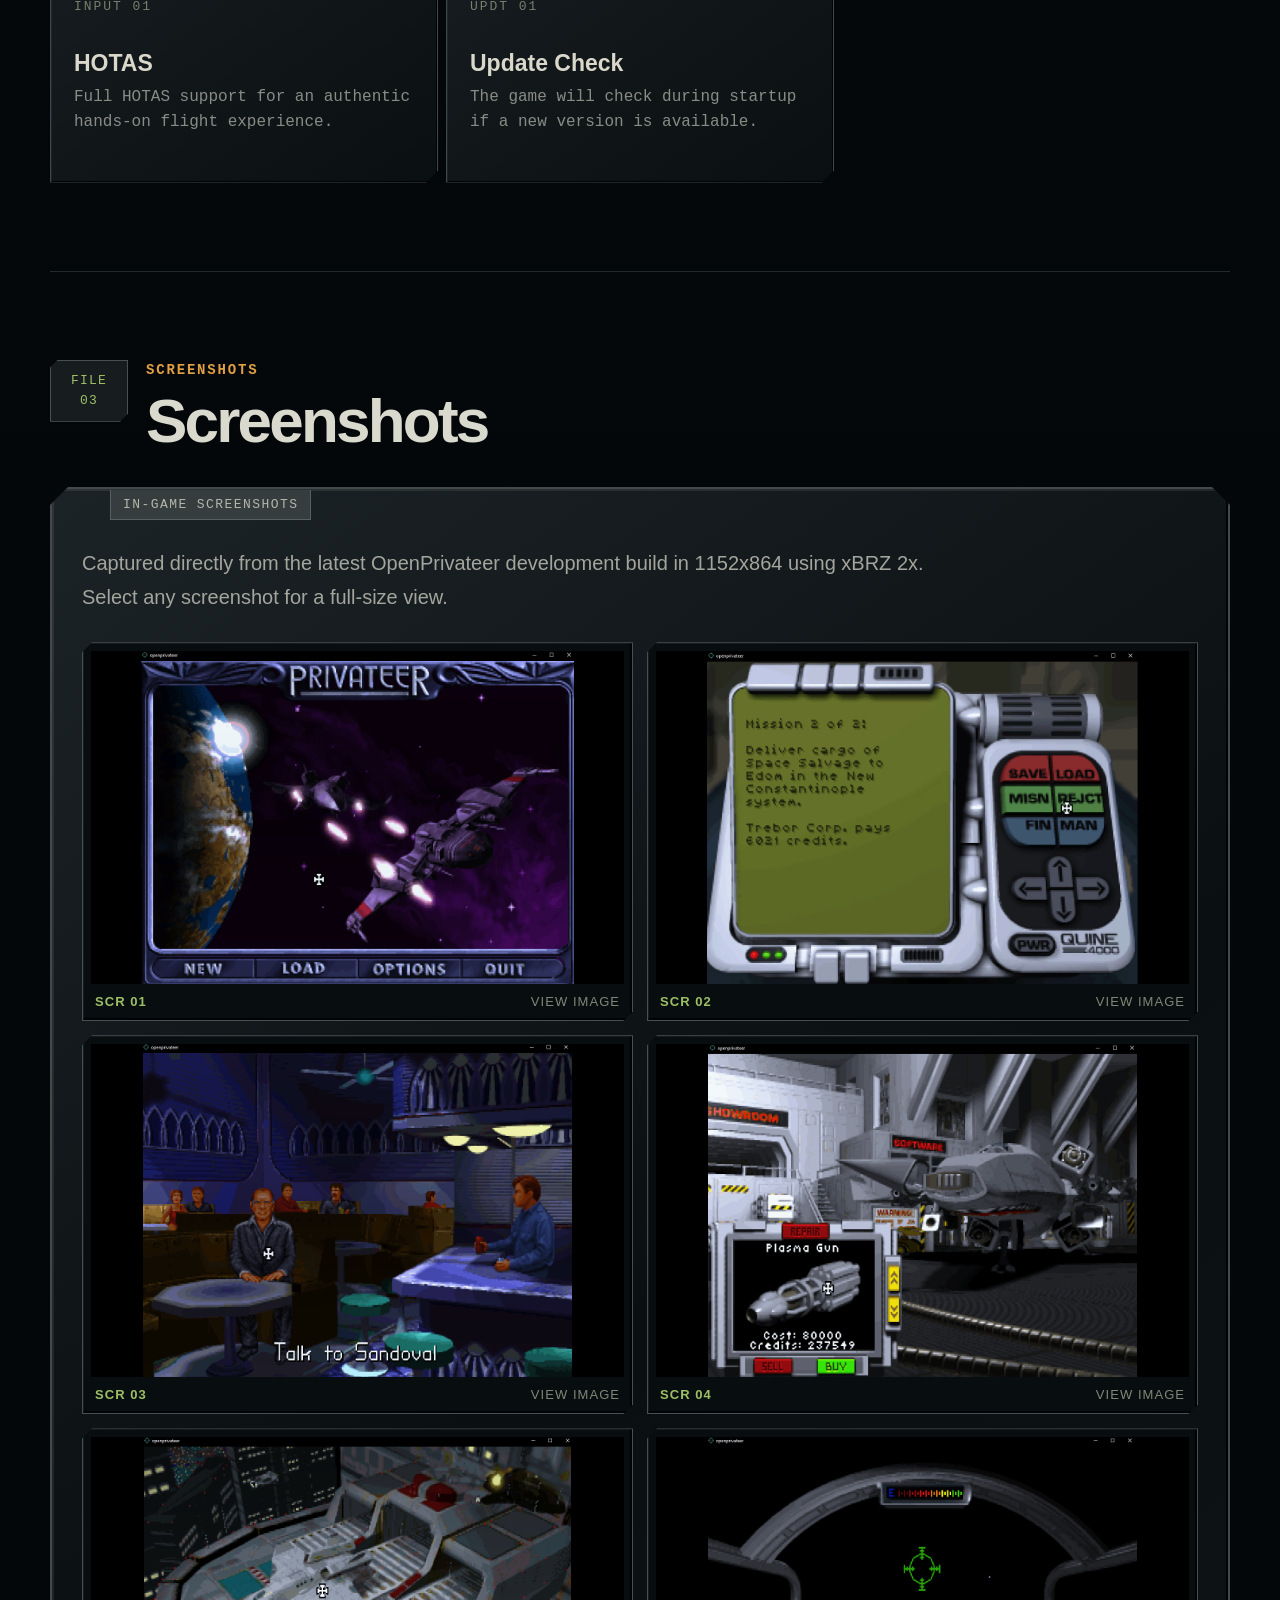
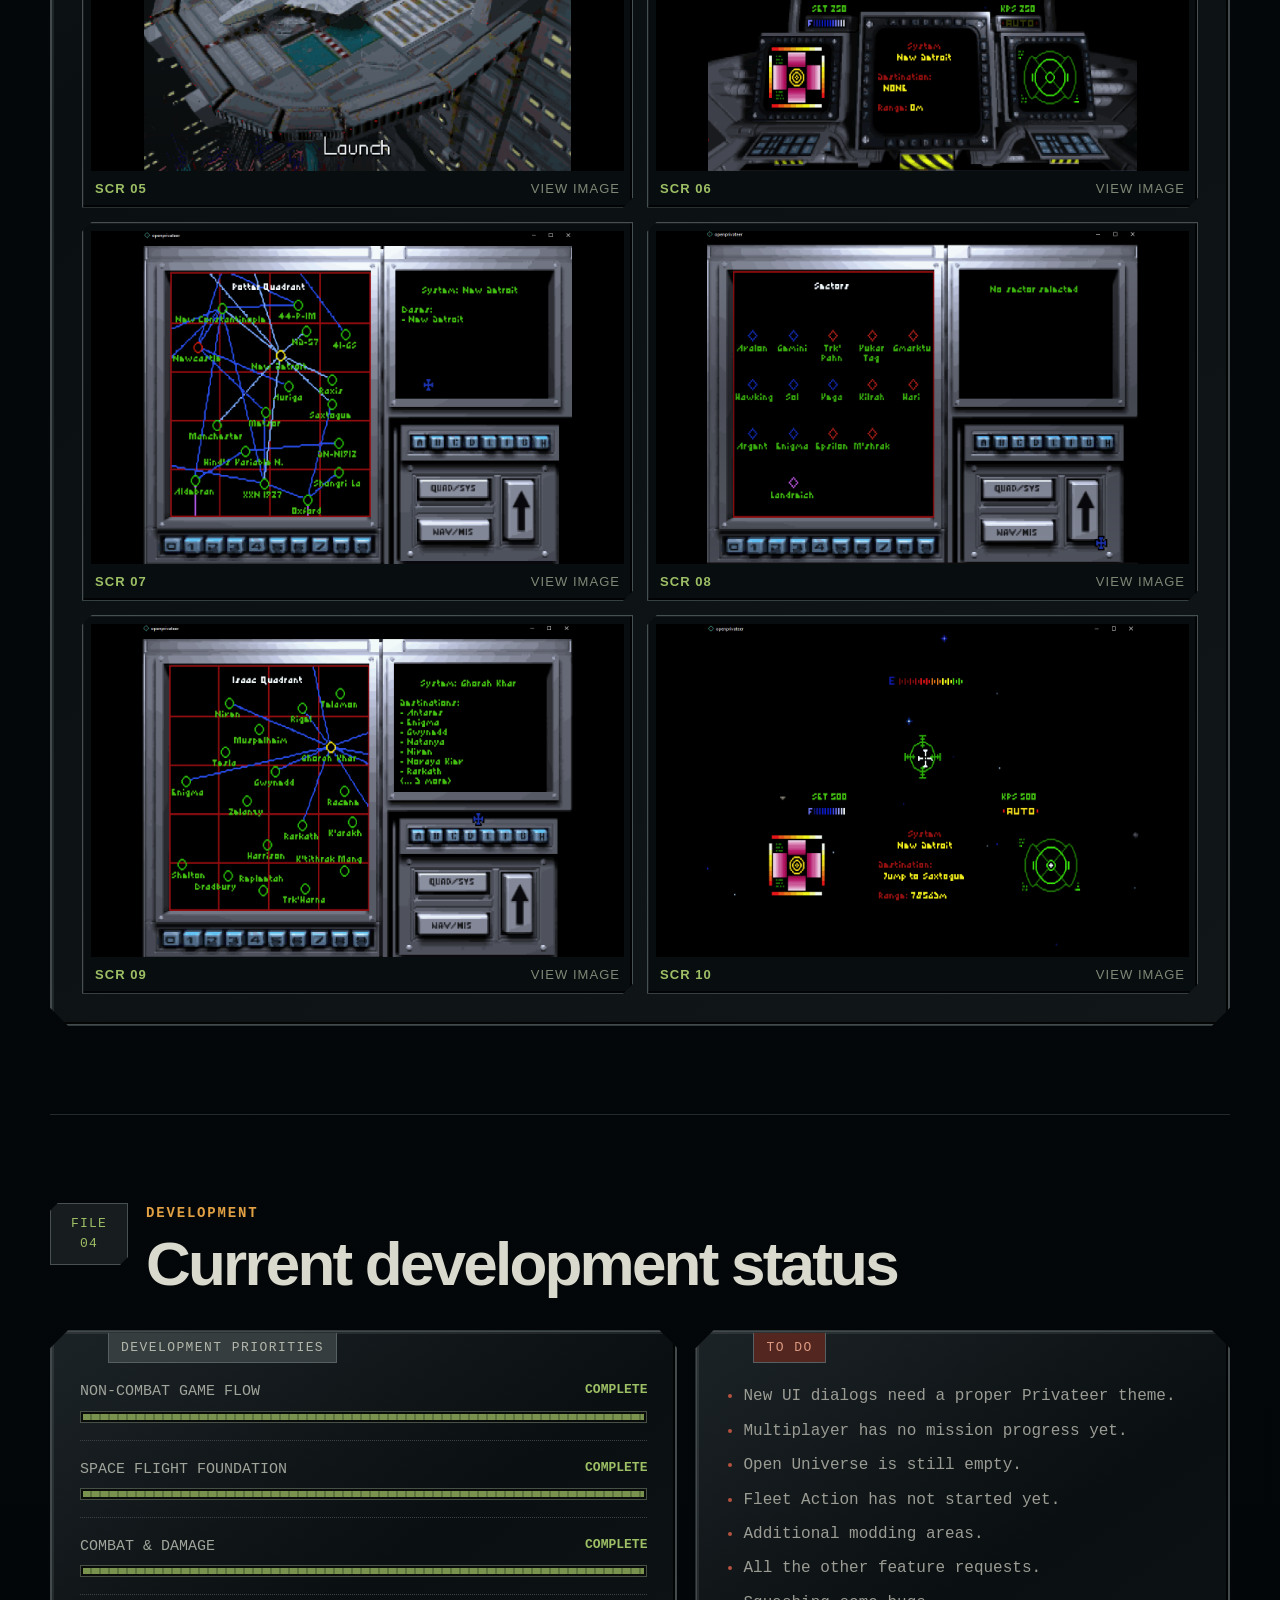
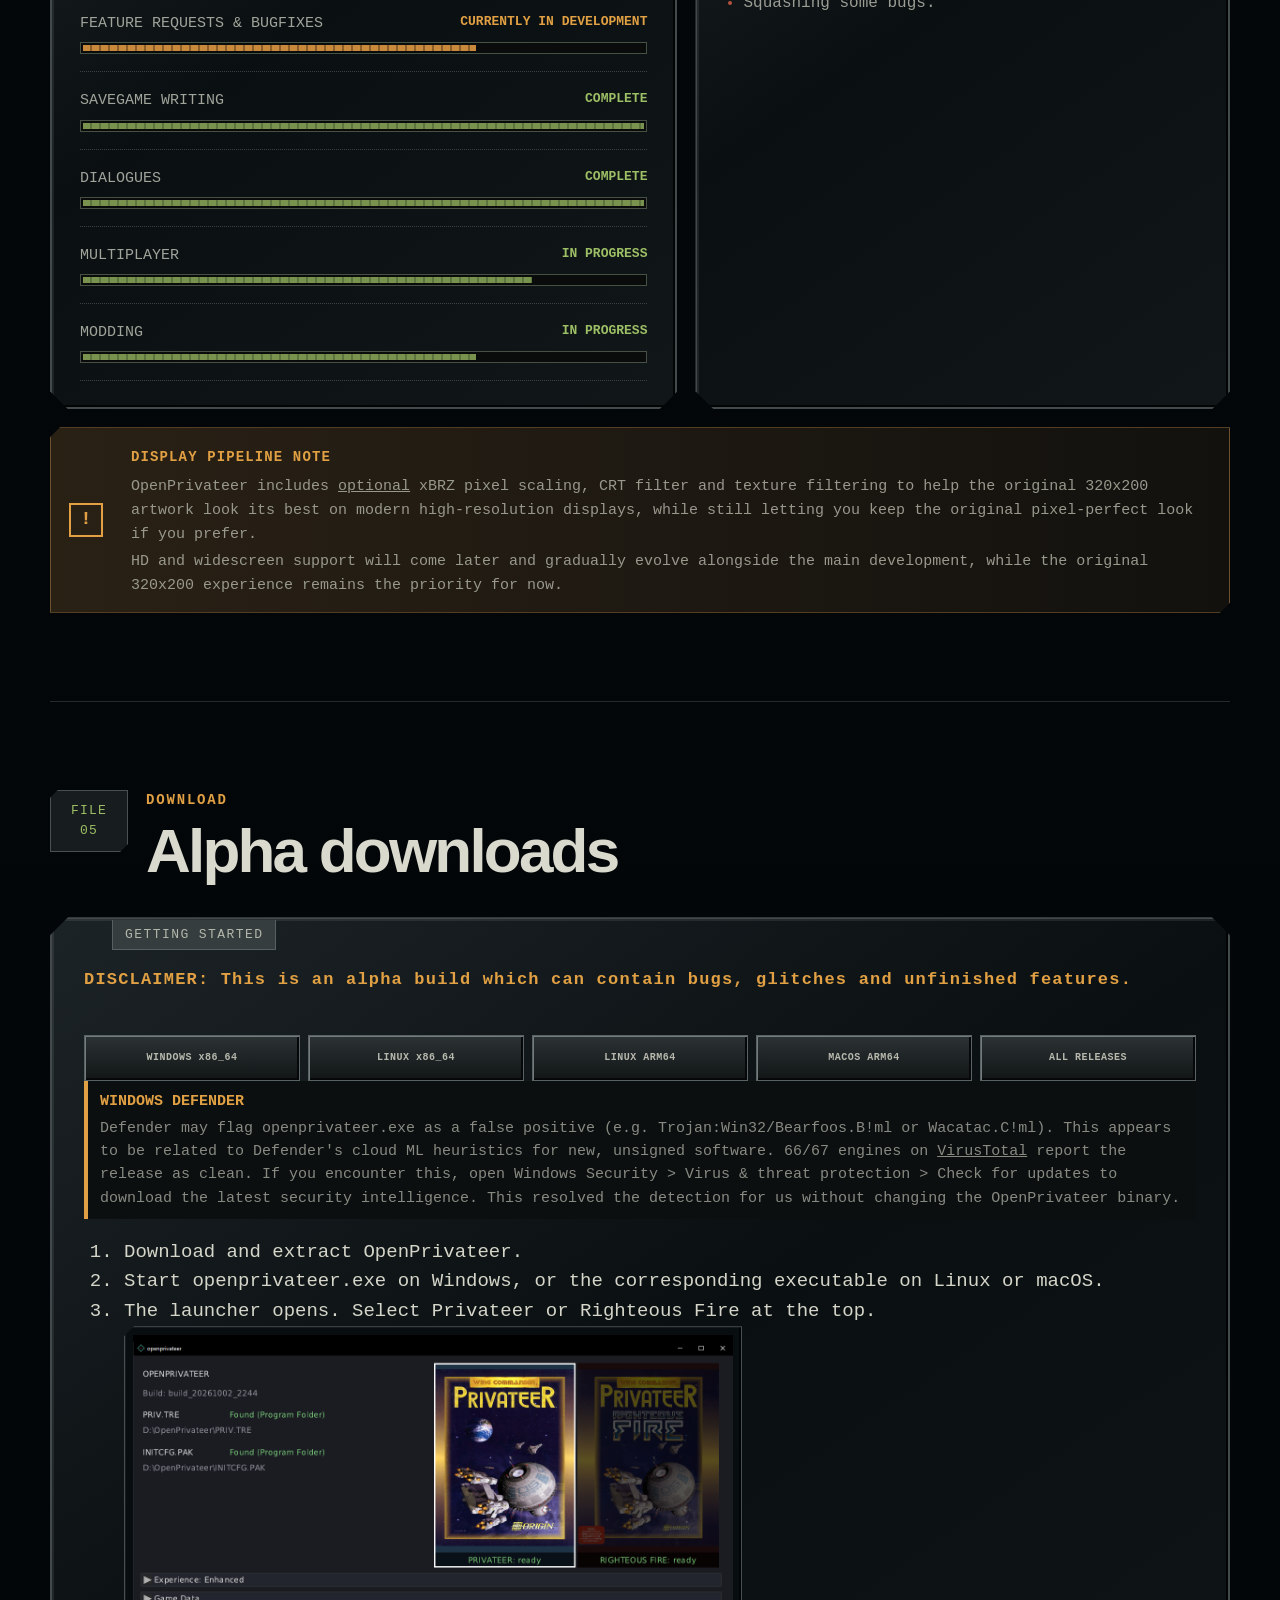
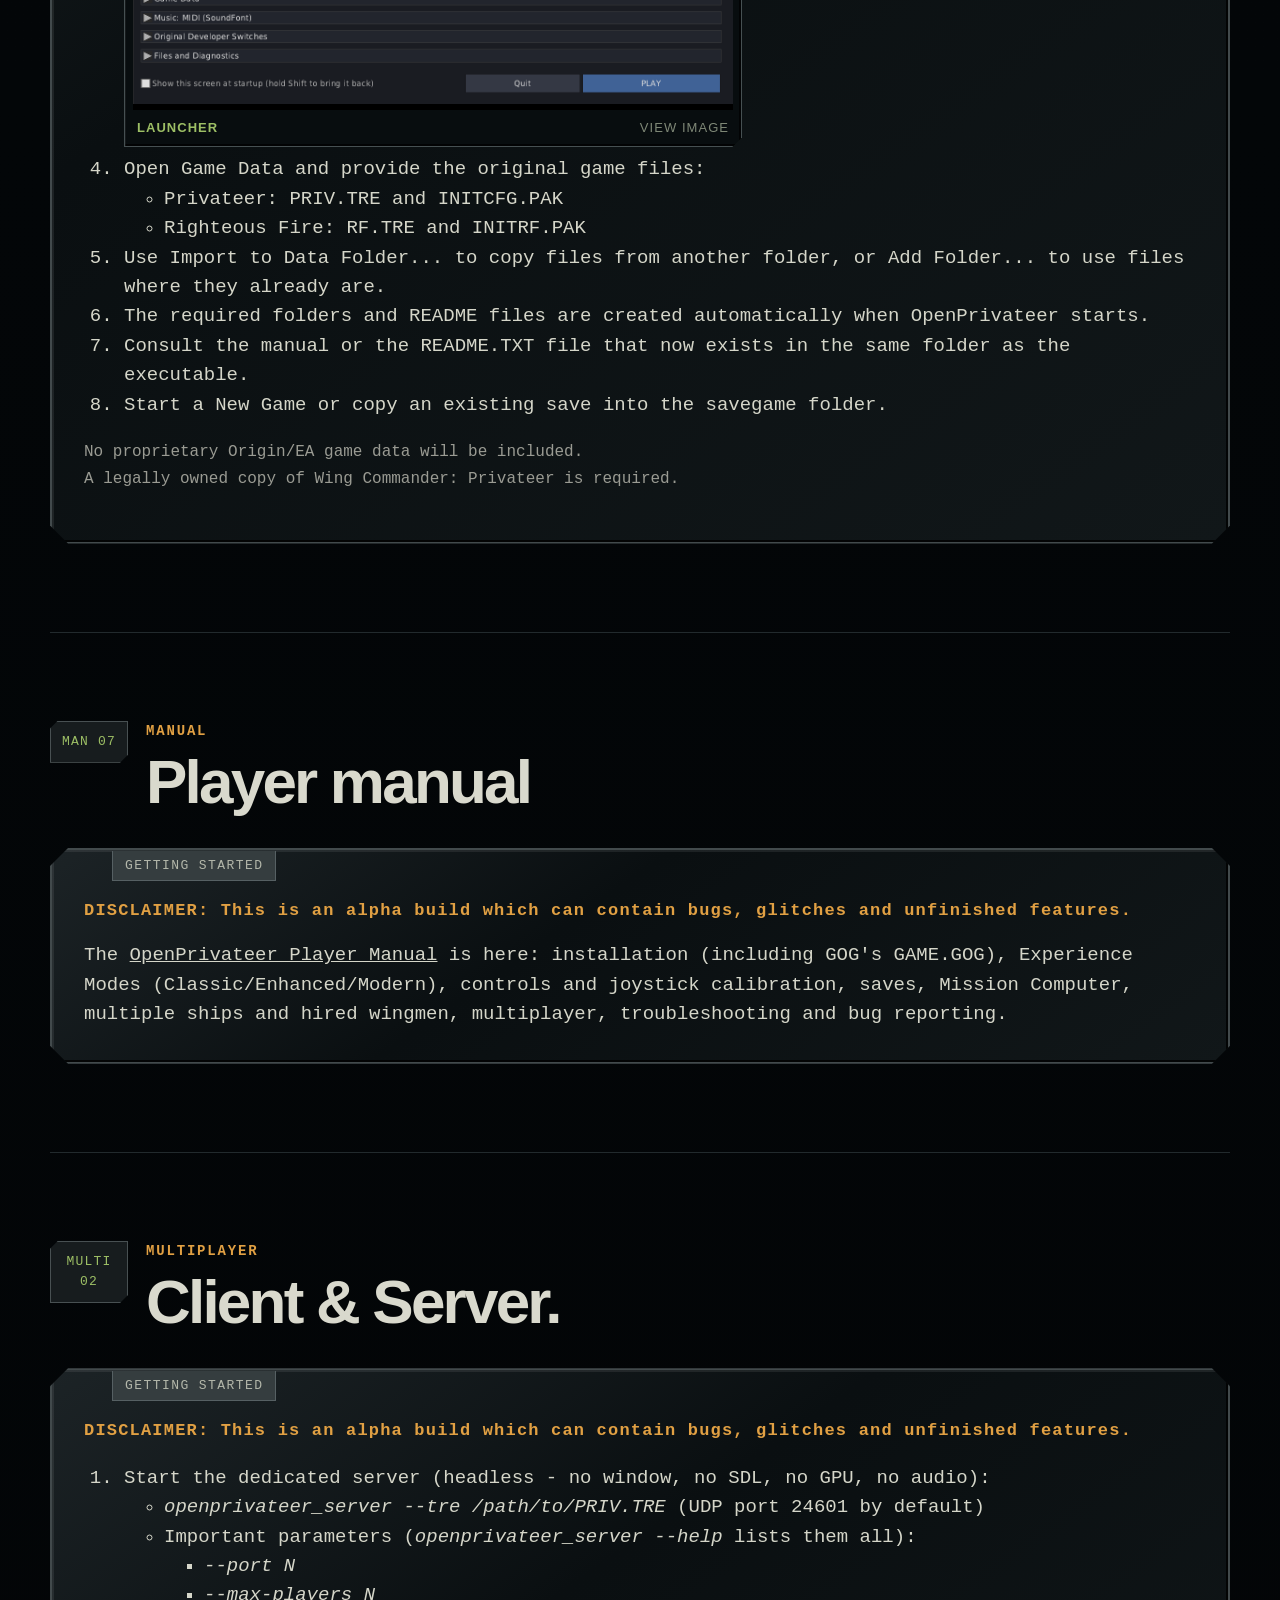
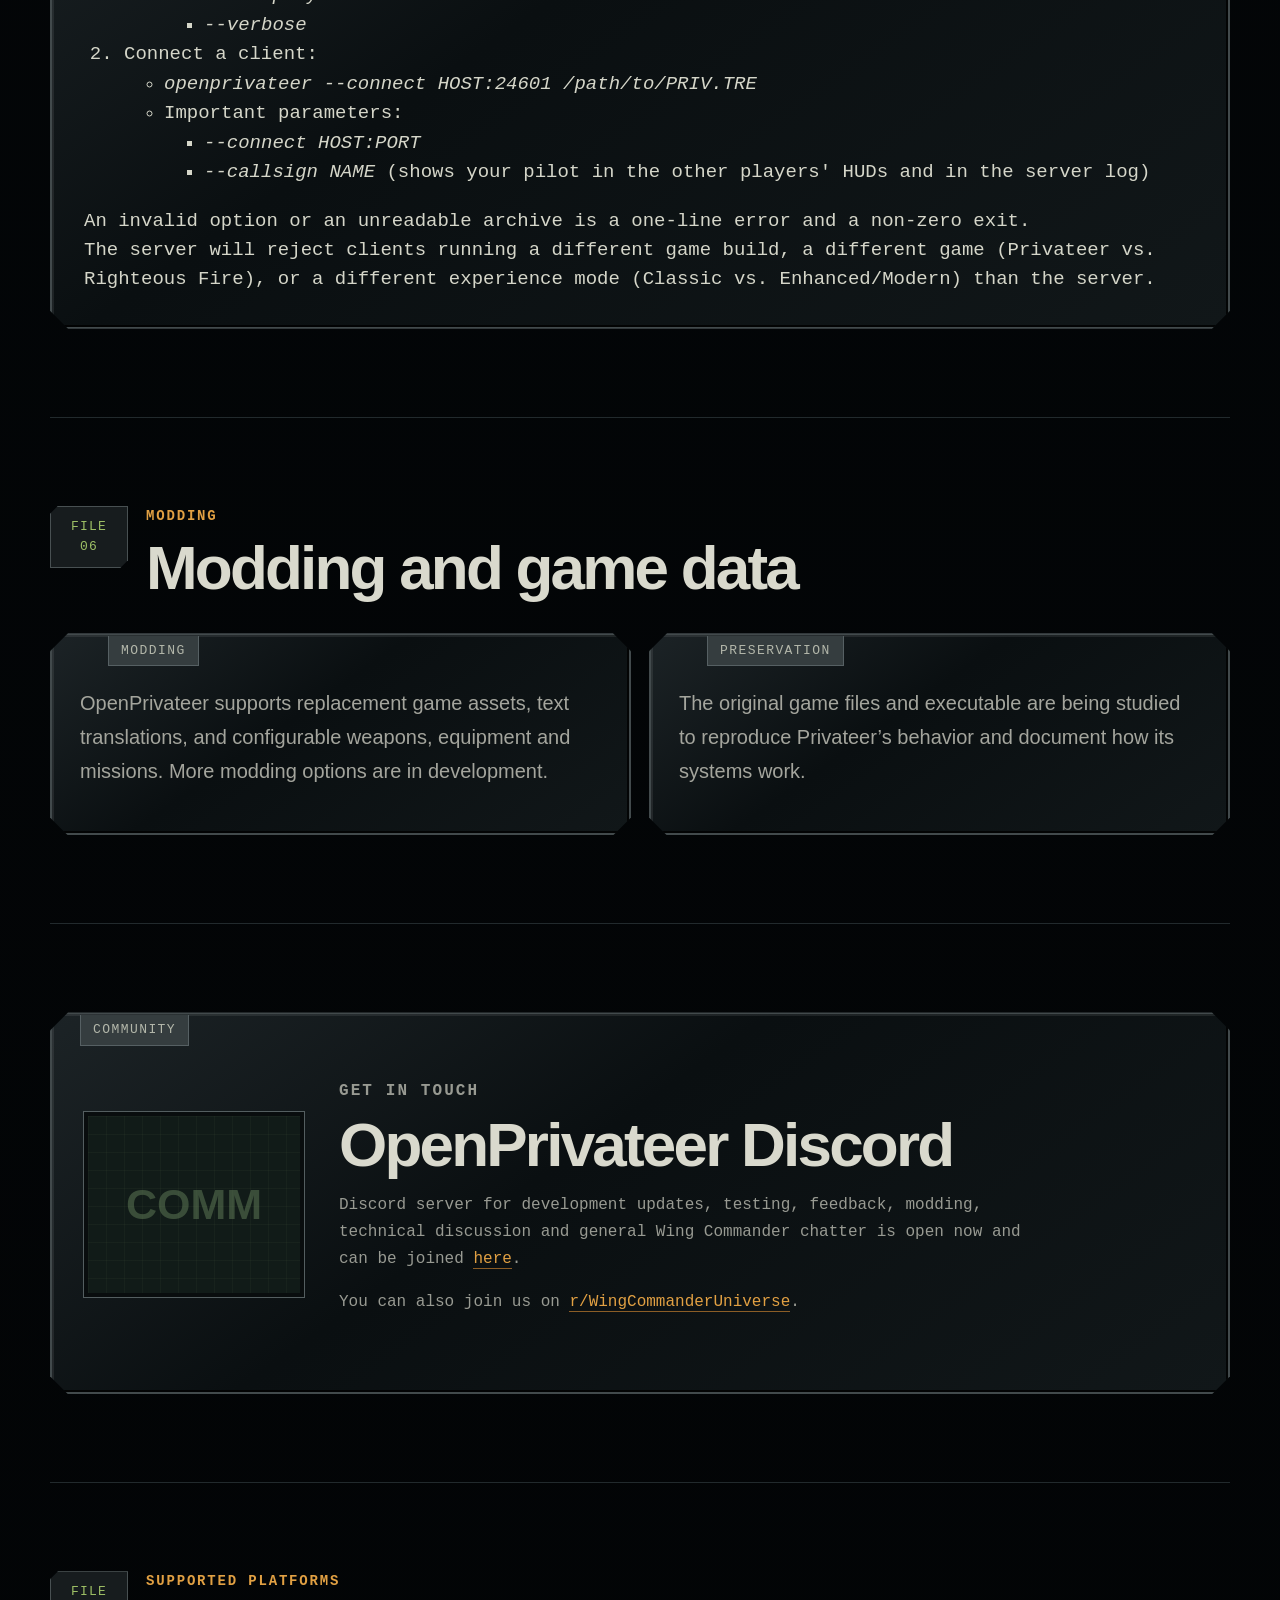
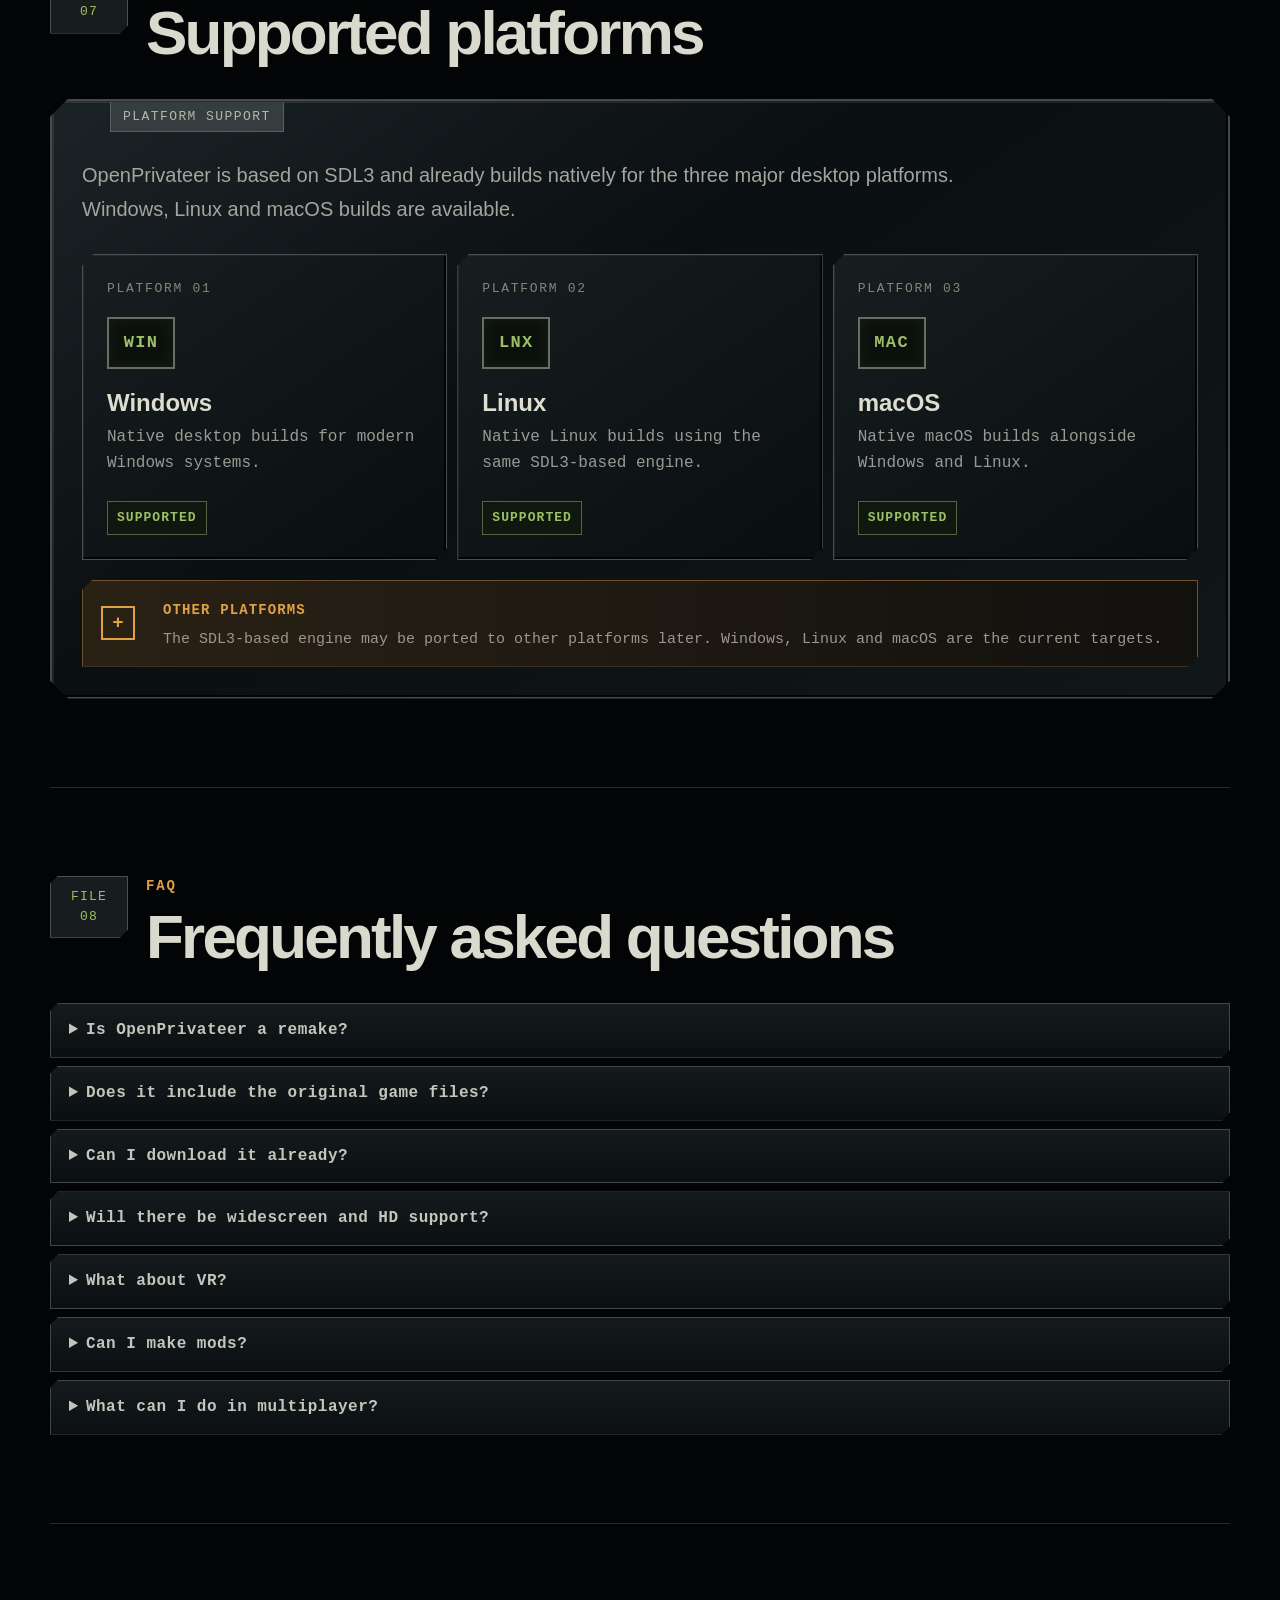
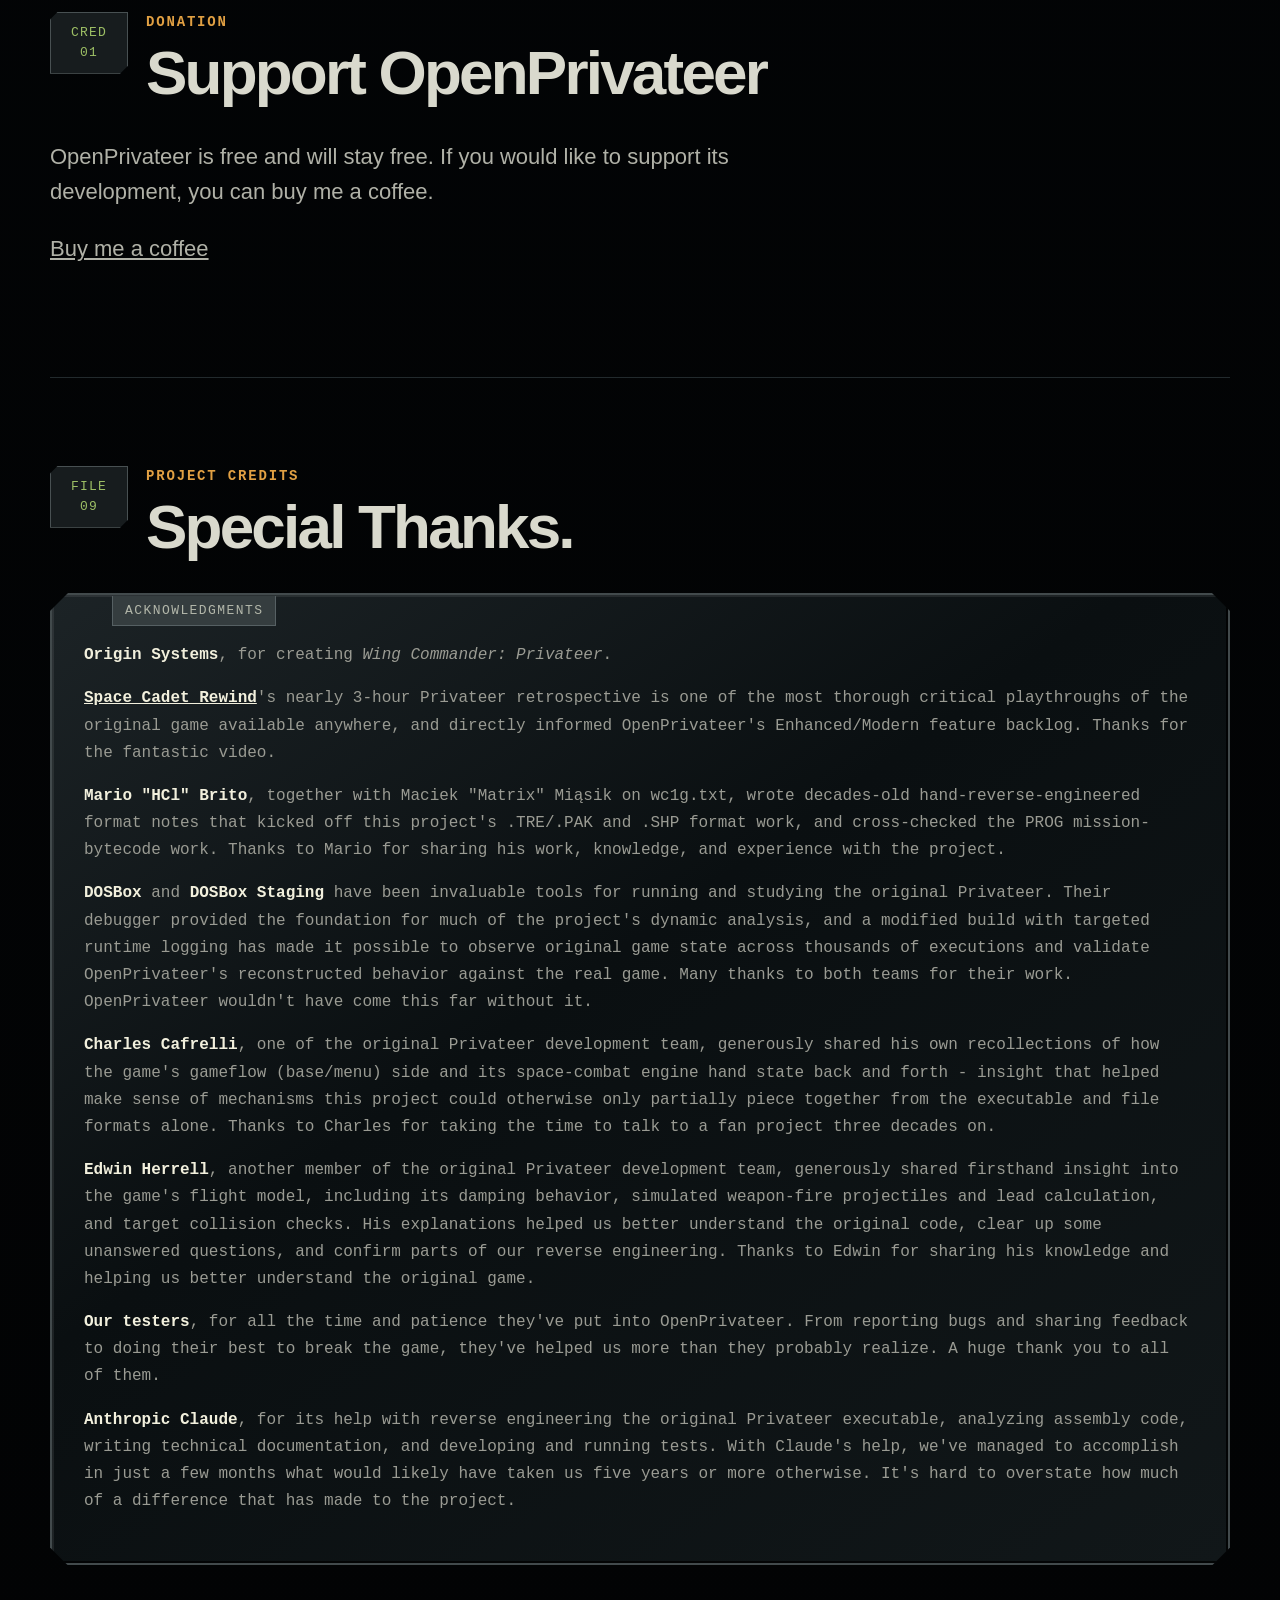
==== commit 94c7239b: "Use plain wording for the home page labels and section titles The home page headings and badges read" ====
--- a/index.html
+++ b/index.html
@@ -82,7 +82,7 @@
   <main>
     <section class="hero">
       <div class="hero-panel bevel">
-        <div class="panel-label">PRIVATEER REIMPLEMENTATION // PUBLIC ALPHA</div>
+        <div class="panel-label">OPENPRIVATEER // PUBLIC ALPHA</div>
         <div class="hero-inner">
           <div class="hero-copy">
             <p class="kicker">WING COMMANDER UNIVERSE</p>
@@ -99,7 +99,7 @@
             </div>
 
             <div class="legal-strip stacked">
-              <b>DATA REQUIRED</b>
+              <b>GAME DATA REQUIRED</b>
               <span>OpenPrivateer does not distribute copyrighted game assets. You must own Wing Commander: Privateer and provide the original game data files yourself.</span>
             </div>
           </div>
@@ -121,11 +121,10 @@
                 </div>
                 <div class="mfd-lines">
                   <div><span>ENGINE</span><b>ONLINE</b></div>
-                  <div><span>BASES</span><b>ONLINE</b></div>
-                  <div><span>TRADING</span><b>ONLINE</b></div>
                   <div><span>MISSIONS</span><b>ONLINE</b></div>
                   <div><span>SPACEFLIGHT</span><b>ONLINE</b></div>
                   <div><span>COMBAT</span><b>ONLINE</b></div>
+                  <div><span>MODDING</span><b class="amber">BUILDING</b></div>
                   <div><span>MULTIPLAYER</span><b class="amber">BUILDING</b></div>
                 </div>
               </div>
@@ -142,8 +141,8 @@
       <header class="section-header">
         <div class="section-tag">FILE 01</div>
         <div>
-          <p class="kicker">PROJECT OVERVIEW</p>
-          <h2>Rebuilt from the inside out.</h2>
+          <p class="kicker">ABOUT THE PROJECT</p>
+          <h2>About OpenPrivateer</h2>
         </div>
       </header>
 
@@ -151,13 +150,13 @@
         <article class="intel-card bevel">
           <div class="panel-label">MISSION BRIEFING</div>
           <p>
-            OpenPrivateer is a clean modern engine for the original Privateer experience.
+            OpenPrivateer is a modern engine for the original Privateer experience.
             It reads the real game data and recreates the systems, interfaces, cutscenes,
             music, missions, bases and spaceflight behavior of the original game.
           </p>
         </article>
         <article class="intel-card bevel">
-          <div class="panel-label">DESIGN DIRECTIVE</div>
+          <div class="panel-label">THE APPROACH</div>
           <p>
             The goal is not to replace Privateer with a different game. The project first
             aims to reproduce the original experience faithfully, then adds carefully
@@ -287,29 +286,29 @@
       <header class="section-header">
         <div class="section-tag">FILE 02</div>
         <div>
-          <p class="kicker">SYSTEMS ONLINE</p>
-          <h2>Implementation progress.</h2>
+          <p class="kicker">GAME FEATURES</p>
+          <h2>What works so far</h2>
         </div>
       </header>
 
       <div class="systems-grid">
-        <article class="system-card"><span class="system-id">SYS 01</span><h3>Startup & Intros</h3><p>Real PRIV.TRE/RF.TRE loading, mode-select splash, voiced intros, title screen and options menu.</p></article>
-        <article class="system-card"><span class="system-id">NAV 10</span><h3>Bases & Gameflow</h3><p>All bases/planets interiors, animated tiles and sprites, story NPC gating and per-base music.</p></article>
-        <article class="system-card"><span class="system-id">Q4K</span><h3>Mission Computer</h3><p>Load original DOS savegames, working MISSIONS/FIN/MAN tabs and mission rejection in Enhanced/Modern modes.</p></article>
-        <article class="system-card"><span class="system-id">TRD 02</span><h3>Economy</h3><p>Commodity Exchange with real buy/sell trading and live per-visit price and stock rolls.</p></article>
-        <article class="system-card"><span class="system-id">SHP 04</span><h3>Ship Dealer</h3><p>Real buying, selling and repairs, hardpoint selection and savegame-driven display.</p></article>
-        <article class="system-card"><span class="system-id">MIS 03</span><h3>Non-Plot Missions</h3><p>Merchant Guild, Mercenary Guild and Mission Machine offers driven by the original mission generator.</p></article>
-        <article class="system-card"><span class="system-id">FLT 07</span><h3>Space Flight</h3><p>All cockpits (supporting sprite-less cockpits), self-destruct, navigation map, mission objectives and original takeoff, landing and jump cutscenes.</p></article>
-        <article class="system-card"><span class="system-id">AUD 03</span><h3>Audio</h3><p>Three MIDI backends (OPL2, SF2, MIDI-Mapper) plus CD audio, with real scene and combat music selection.</p></article>
-        <article class="system-card"><span class="system-id">GPU 05</span><h3>Rendering</h3><p>Render scaling, texture filtering, xBRZ and DOSBox Staging derived CRT Filter and Color Grading.</p></article>
+        <article class="system-card"><span class="system-id">MOVI 01</span><h3>Startup & Intros</h3><p>Real PRIV.TRE/RF.TRE loading, mode-select splash, voiced intros, title screen and options menu.</p></article>
+        <article class="system-card"><span class="system-id">BASE 01</span><h3>Bases & Gameflow</h3><p>All bases/planets interiors, animated tiles and sprites, story NPC gating and per-base music.</p></article>
+        <article class="system-card"><span class="system-id">BASE 04</span><h3>Mission Computer</h3><p>Load original DOS savegames, working MISSIONS/FIN/MAN tabs and mission rejection in Enhanced/Modern modes.</p></article>
+        <article class="system-card"><span class="system-id">BASE 02</span><h3>Economy</h3><p>Commodity Exchange with real buy/sell trading and live per-visit price and stock rolls.</p></article>
+        <article class="system-card"><span class="system-id">BASE 03</span><h3>Ship Dealer</h3><p>Real buying, selling and repairs, hardpoint selection and savegame-driven display.</p></article>
+        <article class="system-card"><span class="system-id">CORE 02</span><h3>Non-Plot Missions</h3><p>Merchant Guild, Mercenary Guild and Mission Machine offers driven by the original mission generator.</p></article>
+        <article class="system-card"><span class="system-id">CORE 03</span><h3>Space Flight</h3><p>All cockpits (supporting sprite-less cockpits), self-destruct, navigation map, mission objectives and original takeoff, landing and jump cutscenes.</p></article>
+        <article class="system-card"><span class="system-id">AUD 01</span><h3>Audio</h3><p>Three MIDI backends (OPL2, SF2, MIDI-Mapper) plus CD audio, with real scene and combat music selection.</p></article>
+        <article class="system-card"><span class="system-id">GPU 01</span><h3>Rendering</h3><p>Render scaling, texture filtering, xBRZ and DOSBox Staging derived CRT Filter and Color Grading.</p></article>
         <article class="system-card"><span class="system-id">MOD 01</span><h3>Modding</h3><p>Generic content overrides plus a full text translation system with auto-generated English catalog and in-game language switching.</p></article>
-        <article class="system-card"><span class="system-id">CI 03</span><h3>Platforms</h3><p>Automated Windows, Linux and macOS builds on every push with rolling development artifacts. Other platforms on demand.</p></article>
-        <article class="system-card"><span class="system-id">MAP 11</span><h3>Universe Navigation</h3><p>Added support for the entire Wing Commander Universe sectors while keeping the original 320x200 Privateer map presentation.</p></article>
+        <article class="system-card"><span class="system-id">CI 01</span><h3>Platforms</h3><p>Automated Windows, Linux and macOS builds on every push with rolling development artifacts. Other platforms on demand.</p></article>
+        <article class="system-card"><span class="system-id">NAV 01</span><h3>Universe Navigation</h3><p>Added support for the entire Wing Commander Universe sectors while keeping the original 320x200 Privateer map presentation.</p></article>
         <article class="system-card"><span class="system-id">MULTI 01</span><h3>Multiplayer</h3><p>The basic client/server architecture is functional and PVP/PVE multiplayer games are already possible. Mission progression will be added in the future.</p></article>
-        <article class="system-card"><span class="system-id">SHIP 01</span><h3>Multiple Ships</h3><p>Enhanced and Modern modes allow you to own multiple ships. You can switch to other ships while landed on a base.</p></article>
-        <article class="system-card"><span class="system-id">WING 01</span><h3>Wingmen</h3><p>Enhanced and Modern modes allow you to hire wingmen in case you own multiple ships. There are different skill tiers available each with a different cost per mission.</p></article>
-        <article class="system-card"><span class="system-id">UPDT 01</span><h3>HOTAS</h3><p>Full HOTAS support for an authentic hands-on flight experience.</p></article>
-        <article class="system-card"><span class="system-id">UPDT 01</span><h3>Auto Updater</h3><p>The game will check during startup if a new version is available.</p></article>
+        <article class="system-card"><span class="system-id">MOD 03</span><h3>Multiple Ships</h3><p>Enhanced and Modern modes allow you to own multiple ships. You can switch to other ships while landed on a base.</p></article>
+        <article class="system-card"><span class="system-id">MOD 04</span><h3>Wingmen</h3><p>Enhanced and Modern modes allow you to hire wingmen in case you own multiple ships. There are different skill tiers available each with a different cost per mission.</p></article>
+        <article class="system-card"><span class="system-id">INPUT 01</span><h3>HOTAS</h3><p>Full HOTAS support for an authentic hands-on flight experience.</p></article>
+        <article class="system-card"><span class="system-id">UPDT 01</span><h3>Update Check</h3><p>The game will check during startup if a new version is available.</p></article>
       </div>
     </section>
 
@@ -318,13 +317,13 @@
       <header class="section-header">
         <div class="section-tag">FILE 03</div>
         <div>
-          <p class="kicker">VISUAL ARCHIVE</p>
-          <h2>Development screenshots.</h2>
+          <p class="kicker">SCREENSHOTS</p>
+          <h2>Screenshots</h2>
         </div>
       </header>
 
       <div class="archive-console bevel">
-        <div class="panel-label">OPENPRIVATEER // VISUALS</div>
+        <div class="panel-label">IN-GAME SCREENSHOTS</div>
         <p class="archive-intro">
           Captured directly from the latest OpenPrivateer development build in 1152x864 using xBRZ 2x.<br/> Select any screenshot for a full-size view.
         </p>
@@ -332,43 +331,43 @@
 
           <button class="archive-shot" type="button" data-full="assets/screenshots/01.png" data-index="1" aria-label="Open screenshot 01">
             <img src="assets/screenshots/01.png" alt="OpenPrivateer screenshot 01" loading="lazy">
-            <span class="shot-meta"><b>SCR 01</b><span>OPEN ARCHIVE</span></span>
+            <span class="shot-meta"><b>SCR 01</b><span>VIEW IMAGE</span></span>
           </button>
           <button class="archive-shot" type="button" data-full="assets/screenshots/02.png" data-index="2" aria-label="Open screenshot 02">
             <img src="assets/screenshots/02.png" alt="OpenPrivateer screenshot 02" loading="lazy">
-            <span class="shot-meta"><b>SCR 02</b><span>OPEN ARCHIVE</span></span>
+            <span class="shot-meta"><b>SCR 02</b><span>VIEW IMAGE</span></span>
           </button>
           <button class="archive-shot" type="button" data-full="assets/screenshots/03.png" data-index="3" aria-label="Open screenshot 03">
             <img src="assets/screenshots/03.png" alt="OpenPrivateer screenshot 03" loading="lazy">
-            <span class="shot-meta"><b>SCR 03</b><span>OPEN ARCHIVE</span></span>
+            <span class="shot-meta"><b>SCR 03</b><span>VIEW IMAGE</span></span>
           </button>
           <button class="archive-shot" type="button" data-full="assets/screenshots/04.png" data-index="4" aria-label="Open screenshot 04">
             <img src="assets/screenshots/04.png" alt="OpenPrivateer screenshot 04" loading="lazy">
-            <span class="shot-meta"><b>SCR 04</b><span>OPEN ARCHIVE</span></span>
+            <span class="shot-meta"><b>SCR 04</b><span>VIEW IMAGE</span></span>
           </button>
           <button class="archive-shot" type="button" data-full="assets/screenshots/05.png" data-index="5" aria-label="Open screenshot 05">
             <img src="assets/screenshots/05.png" alt="OpenPrivateer screenshot 05" loading="lazy">
-            <span class="shot-meta"><b>SCR 05</b><span>OPEN ARCHIVE</span></span>
+            <span class="shot-meta"><b>SCR 05</b><span>VIEW IMAGE</span></span>
           </button>
           <button class="archive-shot" type="button" data-full="assets/screenshots/06.png" data-index="6" aria-label="Open screenshot 06">
             <img src="assets/screenshots/06.png" alt="OpenPrivateer screenshot 06" loading="lazy">
-            <span class="shot-meta"><b>SCR 06</b><span>OPEN ARCHIVE</span></span>
+            <span class="shot-meta"><b>SCR 06</b><span>VIEW IMAGE</span></span>
           </button>
           <button class="archive-shot" type="button" data-full="assets/screenshots/07.png" data-index="7" aria-label="Open screenshot 07">
             <img src="assets/screenshots/07.png" alt="OpenPrivateer screenshot 07" loading="lazy">
-            <span class="shot-meta"><b>SCR 07</b><span>OPEN ARCHIVE</span></span>
+            <span class="shot-meta"><b>SCR 07</b><span>VIEW IMAGE</span></span>
           </button>
           <button class="archive-shot" type="button" data-full="assets/screenshots/08.png" data-index="8" aria-label="Open screenshot 08">
             <img src="assets/screenshots/08.png" alt="OpenPrivateer screenshot 08" loading="lazy">
-            <span class="shot-meta"><b>SCR 08</b><span>OPEN ARCHIVE</span></span>
+            <span class="shot-meta"><b>SCR 08</b><span>VIEW IMAGE</span></span>
           </button>
           <button class="archive-shot" type="button" data-full="assets/screenshots/09.png" data-index="9" aria-label="Open screenshot 09">
             <img src="assets/screenshots/09.png" alt="OpenPrivateer screenshot 09" loading="lazy">
-            <span class="shot-meta"><b>SCR 09</b><span>OPEN ARCHIVE</span></span>
+            <span class="shot-meta"><b>SCR 09</b><span>VIEW IMAGE</span></span>
           </button>
           <button class="archive-shot" type="button" data-full="assets/screenshots/10.png" data-index="10" aria-label="Open screenshot 10">
             <img src="assets/screenshots/10.png" alt="OpenPrivateer screenshot 10" loading="lazy">
-            <span class="shot-meta"><b>SCR 10</b><span>OPEN ARCHIVE</span></span>
+            <span class="shot-meta"><b>SCR 10</b><span>VIEW IMAGE</span></span>
           </button>
         </div>
       </div>
@@ -394,7 +393,7 @@
         <div class="section-tag">FILE 04</div>
         <div>
           <p class="kicker">DEVELOPMENT</p>
-          <h2>Alpha release.</h2>
+          <h2>Current development status</h2>
         </div>
       </header>
 
@@ -416,7 +415,7 @@
           </div>
           <div class="status-row">
             <div class="status-label"><span>FEATURE REQUESTS & BUGFIXES</span><b class="amber">CURRENTLY IN DEVELOPMENT</b></div>
-            <div class="bar amberbar"><i style="width:30%"></i></div>
+            <div class="bar amberbar"><i style="width:70%"></i></div>
           </div>
           <div class="status-row">
             <div class="status-label"><span>SAVEGAME WRITING</span><b>COMPLETE</b></div>
@@ -437,7 +436,7 @@
         </div>
 
         <div class="damage-report bevel">
-          <div class="panel-label danger">OPEN SYSTEMS</div>
+          <div class="panel-label danger">TO DO</div>
           <ul>
             <li>New UI dialogs need a proper Privateer theme.</li>
             <li>Multiplayer has no mission progress yet.</li>
@@ -465,7 +464,7 @@
         <div class="section-tag">FILE 05</div>
         <div>
           <p class="kicker">DOWNLOAD</p>
-          <h2>Alpha release.</h2>
+          <h2>Alpha downloads</h2>
         </div>
       </header>
 
@@ -490,7 +489,7 @@
           <li style="margin-bottom: 8px;">The launcher opens. Select Privateer or Righteous Fire at the top.<br/>
           <button class="archive-shot" type="button" data-full="assets/launcher.png" data-index="11" aria-label="Open Launcher">
             <img src="assets/launcher.png" alt="OpenPrivateer Launcher" loading="lazy" style="width: 600px; height: auto;">
-            <span class="shot-meta"><b>LAUNCHER</b><span>OPEN ARCHIVE</span></span>
+            <span class="shot-meta"><b>LAUNCHER</b><span>VIEW IMAGE</span></span>
           </button></li>
           <li>Open Game Data and provide the original game files:
           <ul><li>Privateer: PRIV.TRE and INITCFG.PAK</li>
@@ -510,7 +509,7 @@
         <div class="section-tag">MAN 07</div>
         <div>
           <p class="kicker">MANUAL</p>
-          <h2>PDF Manual.</h2>
+          <h2>Player manual</h2>
         </div>
       </header>
 
@@ -561,33 +560,33 @@
       <header class="section-header">
         <div class="section-tag">FILE 06</div>
         <div>
-          <p class="kicker">OPEN SYSTEMS</p>
-          <h2>Extend and preserve.</h2>
+          <p class="kicker">MODDING</p>
+          <h2>Modding and game data</h2>
         </div>
       </header>
 
       <div class="intel-grid">
         <article class="intel-card bevel">
           <div class="panel-label">MODDING</div>
-          <p>OpenPrivateer includes a content override layer and translation system, with more modding hooks planned as the engine matures.</p>
+          <p>OpenPrivateer supports replacement game assets, text translations, and configurable weapons, equipment and missions. More modding options are in development.</p>
         </article>
         <article class="intel-card bevel">
           <div class="panel-label">PRESERVATION</div>
-          <p>Reverse engineering findings are being turned into documented, maintainable engine behavior instead of remaining hidden inside one executable.</p>
+          <p>The original game files and executable are being studied to reproduce Privateer’s behavior and document how its systems work.</p>
         </article>
       </div>
     </section>
 
     <section id="community" class="section">
       <div class="comms-window bevel">
-        <div class="panel-label">INCOMING COMMUNICATION</div>
+        <div class="panel-label">COMMUNITY</div>
         <div class="comms-body">
           <div class="portrait-placeholder">
             <div class="portrait-grid"></div>
             <span>COMM</span>
           </div>
           <div>
-            <p class="kicker">COLLABORATE</p>
+            <p class="kicker">GET IN TOUCH</p>
             <h2>OpenPrivateer Discord</h2>
             <p>Discord server for development updates, testing, feedback, modding, technical discussion and general Wing Commander chatter is open now and can be joined <a href="https://discord.gg/5H3vW2STqW" target="_blank" rel="noopener noreferrer">here</a>.</p>
             <p>You can also join us on <a href="https://www.reddit.com/r/WingCommanderUniverse/" target="_blank" rel="noopener noreferrer">r/WingCommanderUniverse</a>.</p>
@@ -601,15 +600,15 @@
         <div class="section-tag">FILE 07</div>
         <div>
           <p class="kicker">SUPPORTED PLATFORMS</p>
-          <h2>Runs across modern systems.</h2>
+          <h2>Supported platforms</h2>
         </div>
       </header>
 
       <div class="platform-console bevel">
-        <div class="panel-label">SDL3 PLATFORM LAYER</div>
+        <div class="panel-label">PLATFORM SUPPORT</div>
         <p class="platform-intro">
           OpenPrivateer is based on SDL3 and already builds natively for the three major desktop platforms.
-          Windows, Linux and macOS are first-class targets from the start.
+          Windows, Linux and macOS builds are available.
         </p>
 
         <div class="platform-grid">
@@ -641,8 +640,8 @@
         <div class="transmission platform-note">
           <span class="transmission-icon">+</span>
           <div>
-            <b>PORTABILITY</b>
-            <p>SDL3 keeps the engine portable by design, leaving room for additional platforms in the future without making them a requirement for the first public releases.</p>
+            <b>OTHER PLATFORMS</b>
+            <p>The SDL3-based engine may be ported to other platforms later. Windows, Linux and macOS are the current targets.</p>
           </div>
         </div>
       </div>
@@ -653,18 +652,18 @@
         <div class="section-tag">FILE 08</div>
         <div>
           <p class="kicker">FAQ</p>
-          <h2>Before you launch.</h2>
+          <h2>Frequently asked questions</h2>
         </div>
       </header>
 
       <div class="faq">
-        <details><summary>Is OpenPrivateer a remake?</summary><p>It is a modern reimplementation of the Privateer engine that uses the original game data.</p></details>
-        <details><summary>Does it include the original assets?</summary><p>No, OpenPrivateer does not distribute copyrighted game assets. You must provide the original game data from a copy you own.</p></details>
-        <details><summary>Can I download it now?</summary><p>Yes. The first public Alpha release downloads are available in the download section.</p></details>
-        <details><summary>Will it support widescreen and HD?</summary><p>Yes, but those features will develop gradually alongside the core game. Faithful 320x200 behavior remains the immediate priority.</p></details>
-        <details><summary>What about VR?</summary><p>VR support is definitely on top of my list but it needs 3D model preparations first.</p></details>
-        <details><summary>Will there be modding support?</summary><p>Yes. Content overrides and translation already exist (original PAK and IFF format), with broader modding capabilities (bases, planets, ships, etc.) planned over time.</p></details>
-        <details><summary>What can I do in multiplayer?</summary><p>Basic multiplayer gameplay (PVP, PVE) is already part of the core game but mission progression isn't.</p></details>
+        <details><summary>Is OpenPrivateer a remake?</summary><p>Not quite. It's a new engine built to recreate the original Privateer as closely as possible, using the original game data.</p></details>
+        <details><summary>Does it include the original game files?</summary><p>No. You'll need your own copy of Wing Commander: Privateer. OpenPrivateer doesn't include any of the original copyrighted game files.</p></details>
+        <details><summary>Can I download it already?</summary><p>Yes! The public alpha is available in the Downloads section. Keep in mind that it's still under development, so expect a few bugs.</p></details>
+        <details><summary>Will there be widescreen and HD support?</summary><p>Yes, that's planned. For now, I'm focusing on getting the original 320x200 game right before moving on to higher resolutions and widescreen support.</p></details>
+        <details><summary>What about VR?</summary><p>VR is high on my wishlist, but there's quite a bit of work to do first, especially getting the 3D models ready.</p></details>
+        <details><summary>Can I make mods?</summary><p>Yes! You can already replace game assets, add translations, and modify various parts of the game using the original PAK and IFF formats. Support for things like custom ships, bases, and star systems is being expanded.</p></details>
+        <details><summary>What can I do in multiplayer?</summary><p>You can fly around with other players, fight NPCs or each other, jump between systems, and land at bases. Missions and shared campaign progress aren't supported yet.</p></details>
       </div>
     </section>
 
@@ -673,12 +672,12 @@
         <div class="section-tag">CRED 01</div>
         <div>
           <p class="kicker">DONATION</p>
-          <h2>Free to Play, Free to Enjoy.</h2>
+          <h2>Support OpenPrivateer</h2>
         </div>
       </header>
 
       <div>
-        <p class="lead">OpenPrivateer is and always will be completely free. If you enjoy the project and would like to support the work that goes into it, you can buy me a coffee. Every bit of support is greatly appreciated!</p>
+        <p class="lead">OpenPrivateer is free and will stay free. If you would like to support its development, you can buy me a coffee.</p>
         <p class="lead"><a href="https://www.buymeacoffee.com/schlangz" target="_blank" rel="noopener noreferrer">Buy me a coffee</a></p>
       </div>
     </section>
@@ -701,15 +700,17 @@
 
           <p><strong><a href="https://www.youtube.com/watch?v=7W_1ryWrU5w" target="_blank" rel="noopener noreferrer">Space Cadet Rewind</a></strong>'s nearly 3-hour Privateer retrospective is one of the most thorough critical playthroughs of the original game available anywhere, and directly informed OpenPrivateer's Enhanced/Modern feature backlog. Thanks for the fantastic video.</p>
 
-          <p>Mario "HCl" Brito, together with Maciek "Matrix" Miąsik on <code>wc1g.txt</code>, wrote decades-old hand-reverse-engineered format notes that kicked off this project's <code>.TRE</code>/<code>.PAK</code> and <code>.SHP</code> format work, and cross-checked the <code>PROG</code> mission-bytecode work. Thanks to Mario for sharing his work, knowledge, and experience with the project.</p>
-
-          <p>DOSBox and DOSBox Staging have been invaluable tools for running and studying the original Privateer. Their debugger provided the foundation for much of the project's dynamic analysis, and a modified build with targeted runtime logging has made it possible to observe original game state across thousands of executions and validate OpenPrivateer's reconstructed behavior against the real game. Thanks to the DOSBox and DOSBox Staging teams for building such a capable platform for preserving and studying DOS software.</p>
-
-          <p>Charles Cafrelli, one of the original Privateer development team, generously shared his own recollections of how the game's gameflow (base/menu) side and its space-combat engine hand state back and forth - insight that helped make sense of mechanisms this project could otherwise only partially piece together from the executable and file formats alone. Thanks to Charles for taking the time to talk to a fan project three decades on.</p>
-
-          <p>Edwin Herrell, another member of the original Privateer development team, generously shared firsthand insight into the game's flight model, including its damping behavior, simulated weapon-fire projectiles and lead calculation, and target collision checks. His recollections independently confirmed several mechanisms we had previously reconstructed from the executable, providing a rare link between reverse engineering the finished game and understanding how its developers intended it to work. Thanks to Edwin for sharing his knowledge and helping us better understand the original game.</p>
-
-          <p>A huge thank you to our testers for their time, patience, detailed feedback, and for repeatedly trying to break OpenPrivateer. Your testing has been invaluable in getting the project this far.</p>
+          <p><strong>Mario "HCl" Brito</strong>, together with Maciek "Matrix" Miąsik on <code>wc1g.txt</code>, wrote decades-old hand-reverse-engineered format notes that kicked off this project's <code>.TRE</code>/<code>.PAK</code> and <code>.SHP</code> format work, and cross-checked the <code>PROG</code> mission-bytecode work. Thanks to Mario for sharing his work, knowledge, and experience with the project.</p>
+
+          <p><strong>DOSBox</strong> and <strong>DOSBox Staging</strong> have been invaluable tools for running and studying the original Privateer. Their debugger provided the foundation for much of the project's dynamic analysis, and a modified build with targeted runtime logging has made it possible to observe original game state across thousands of executions and validate OpenPrivateer's reconstructed behavior against the real game. Many thanks to both teams for their work. OpenPrivateer wouldn't have come this far without it.</p>
+
+          <p><strong>Charles Cafrelli</strong>, one of the original Privateer development team, generously shared his own recollections of how the game's gameflow (base/menu) side and its space-combat engine hand state back and forth - insight that helped make sense of mechanisms this project could otherwise only partially piece together from the executable and file formats alone. Thanks to Charles for taking the time to talk to a fan project three decades on.</p>
+
+          <p><strong>Edwin Herrell</strong>, another member of the original Privateer development team, generously shared firsthand insight into the game's flight model, including its damping behavior, simulated weapon-fire projectiles and lead calculation, and target collision checks. His explanations helped us better understand the original code, clear up some unanswered questions, and confirm parts of our reverse engineering. Thanks to Edwin for sharing his knowledge and helping us better understand the original game.</p>
+
+          <p><strong>Our testers</strong>, for all the time and patience they've put into OpenPrivateer. From reporting bugs and sharing feedback to doing their best to break the game, they've helped us more than they probably realize. A huge thank you to all of them.</p>
+
+          <p><strong>Anthropic Claude</strong>,  for its help with reverse engineering the original Privateer executable, analyzing assembly code, writing technical documentation, and developing and running tests. With Claude's help, we've managed to accomplish in just a few months what would likely have taken us five years or more otherwise. It's hard to overstate how much of a difference that has made to the project.</p>
         </div>
       </div>
     </section>
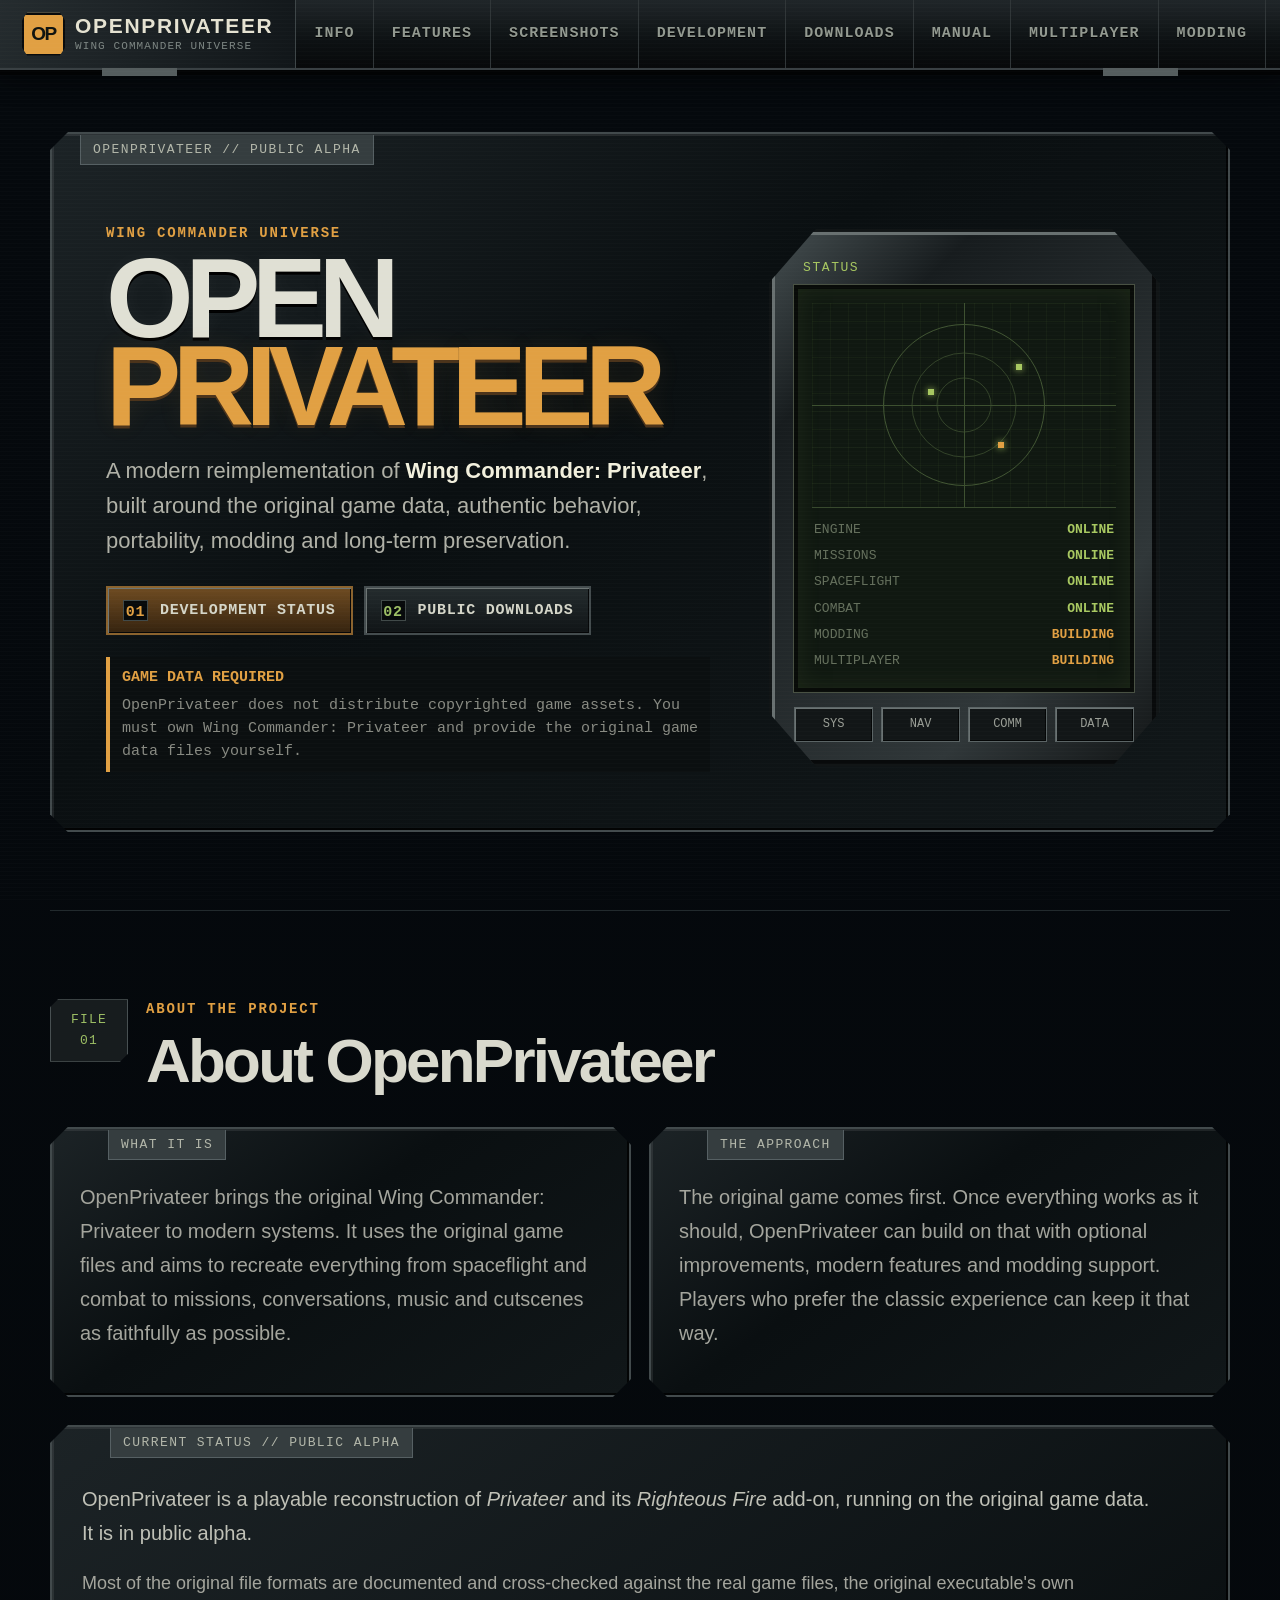
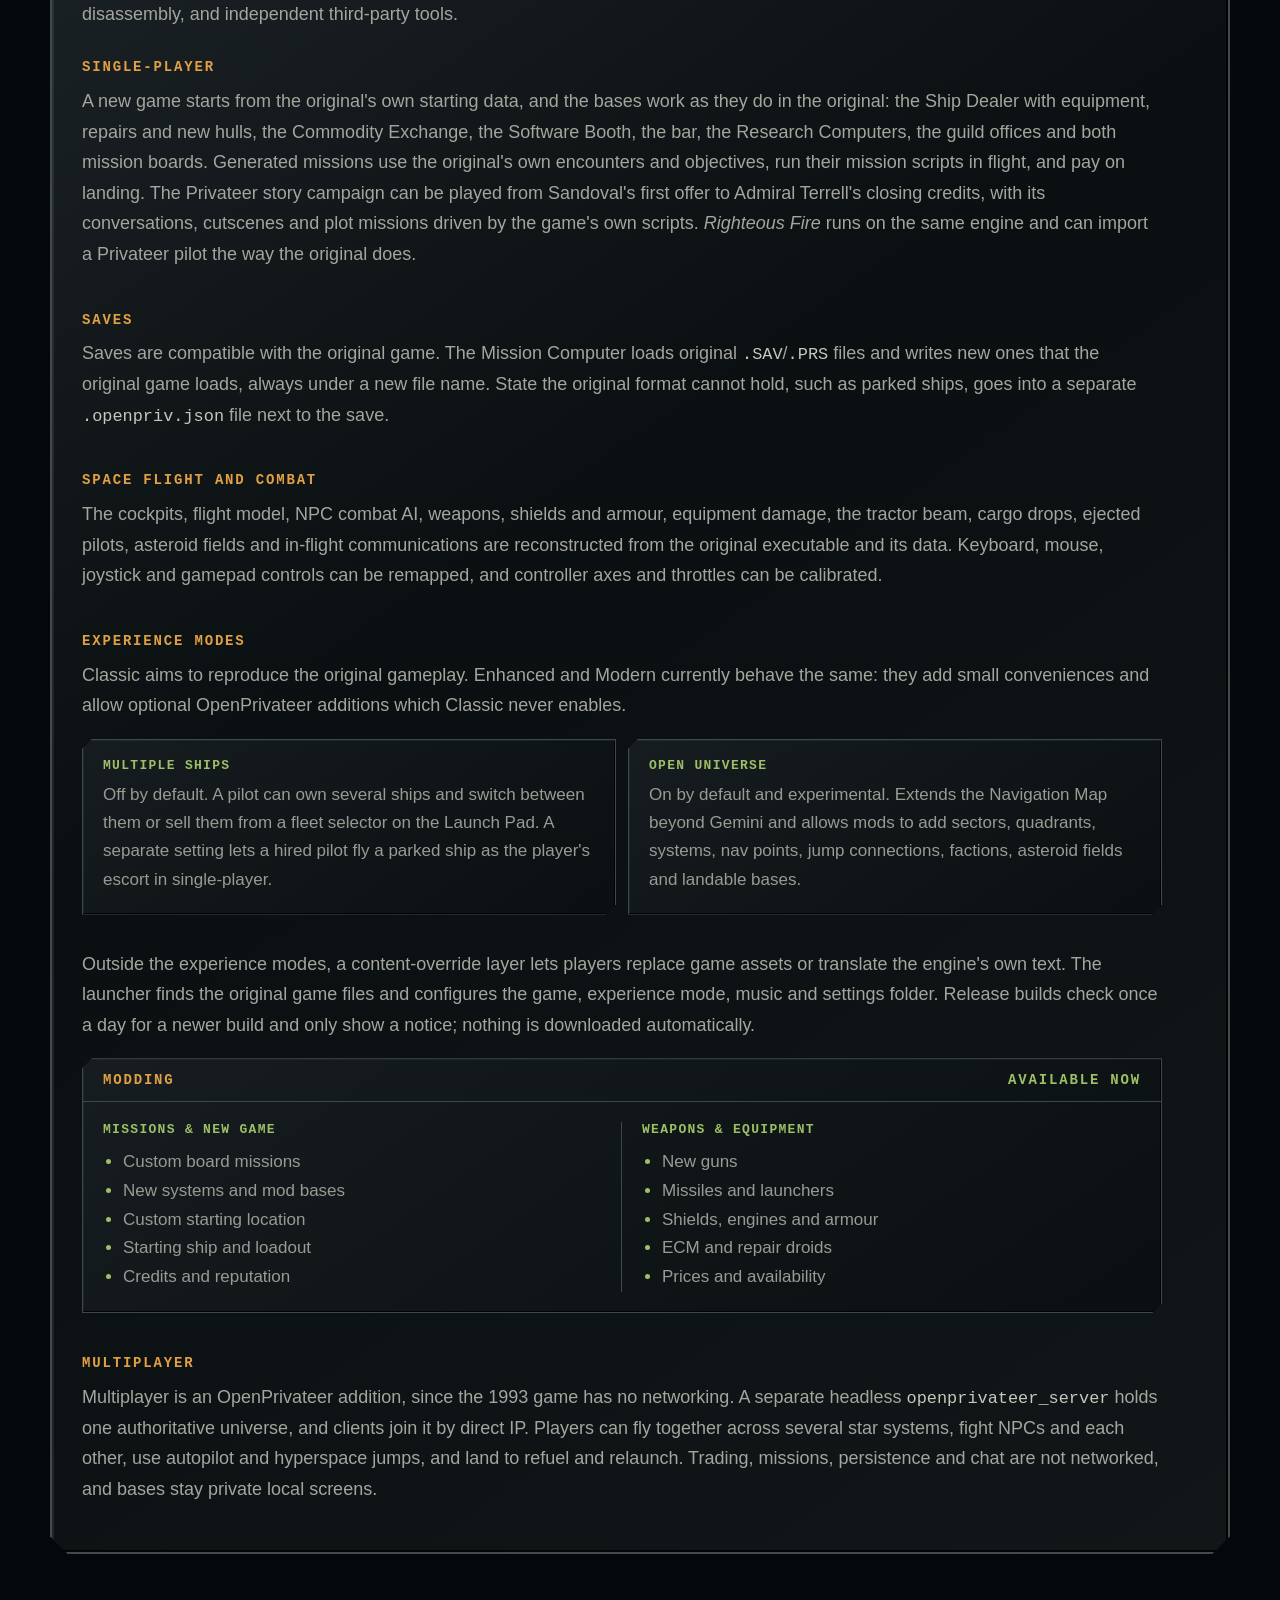
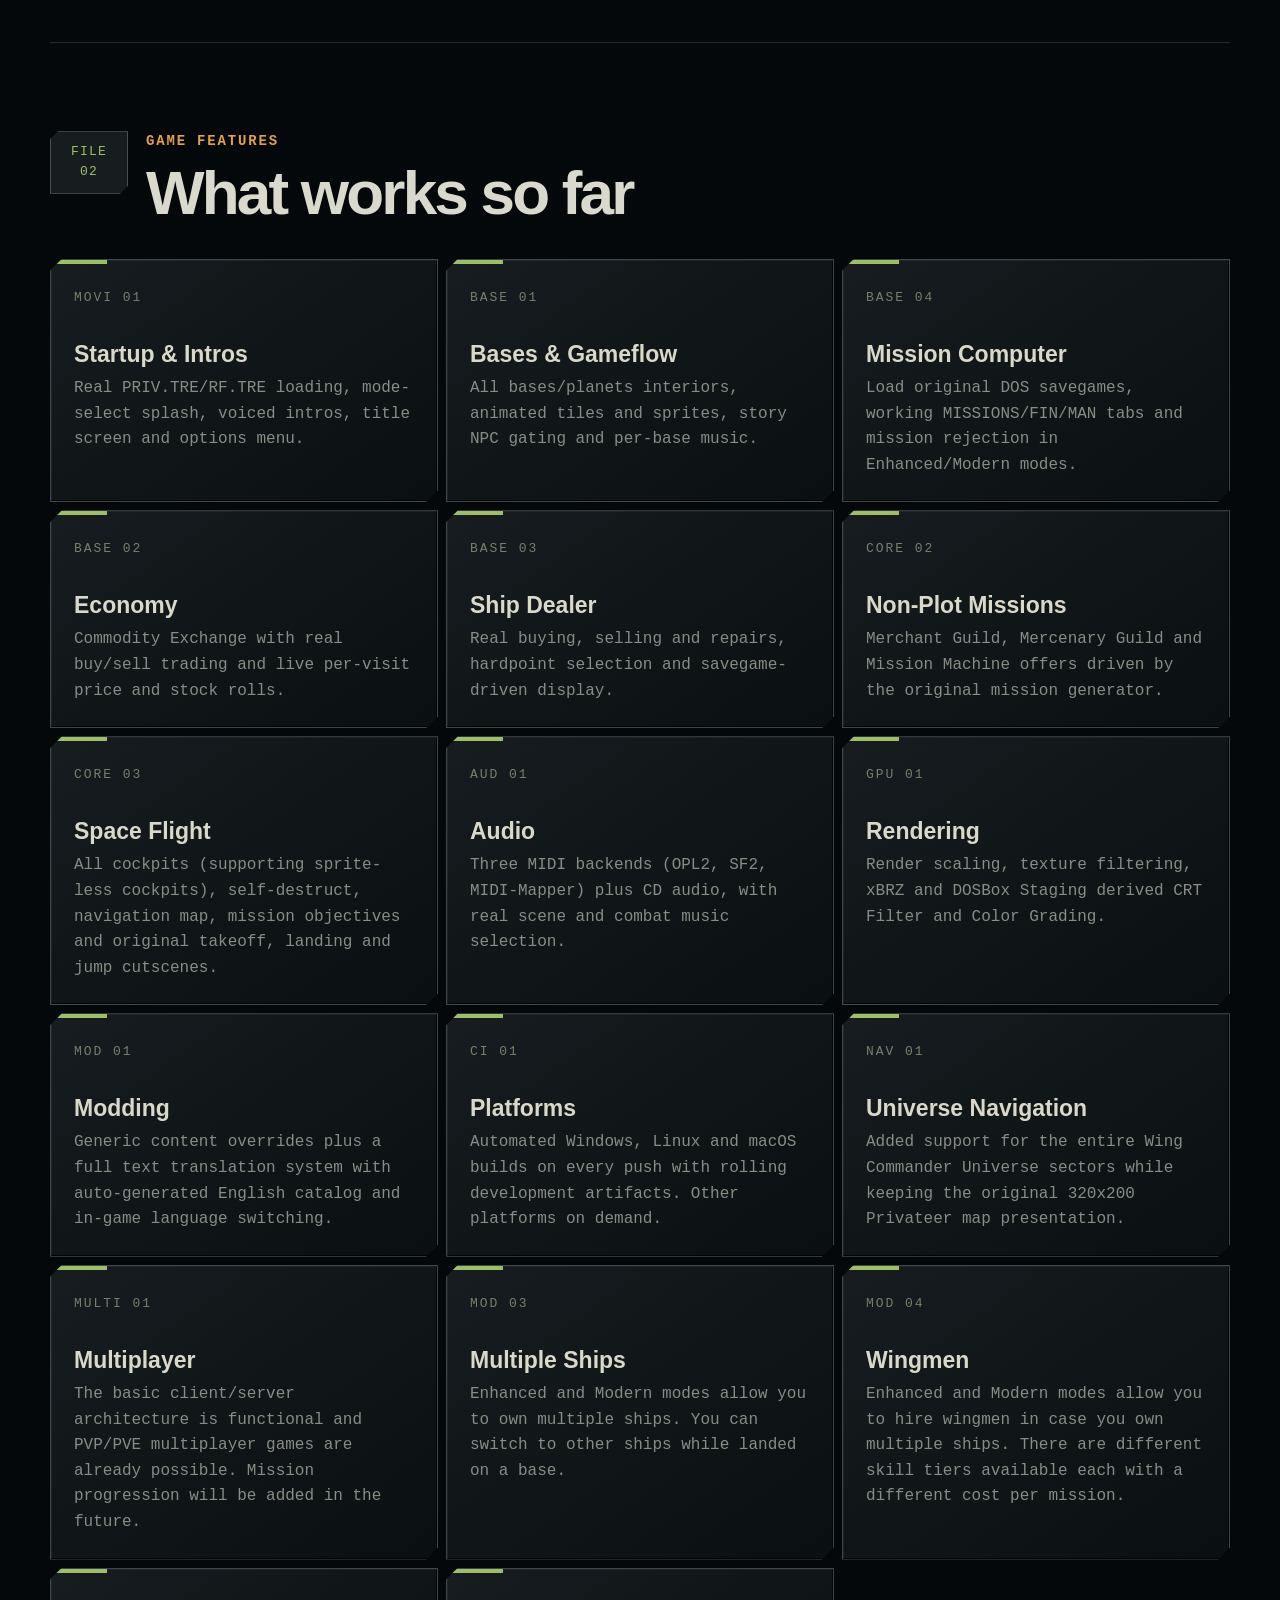
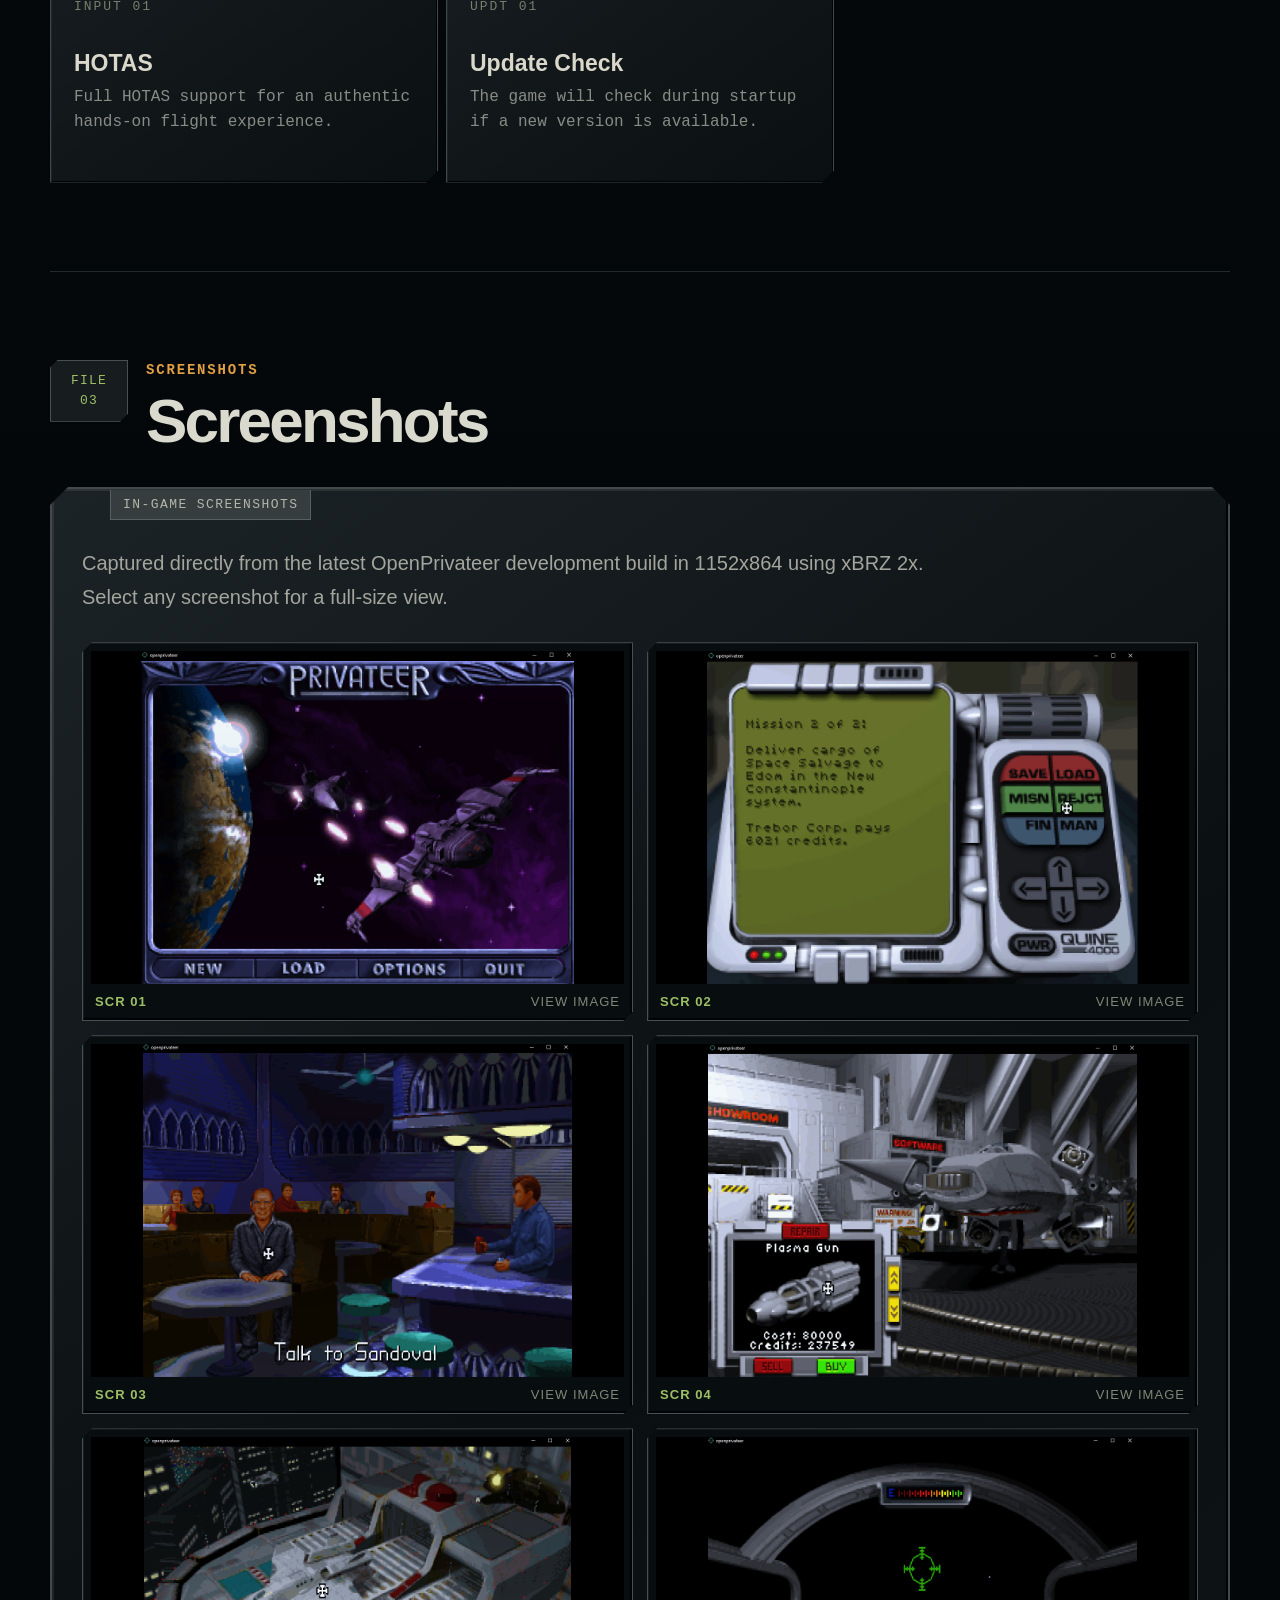
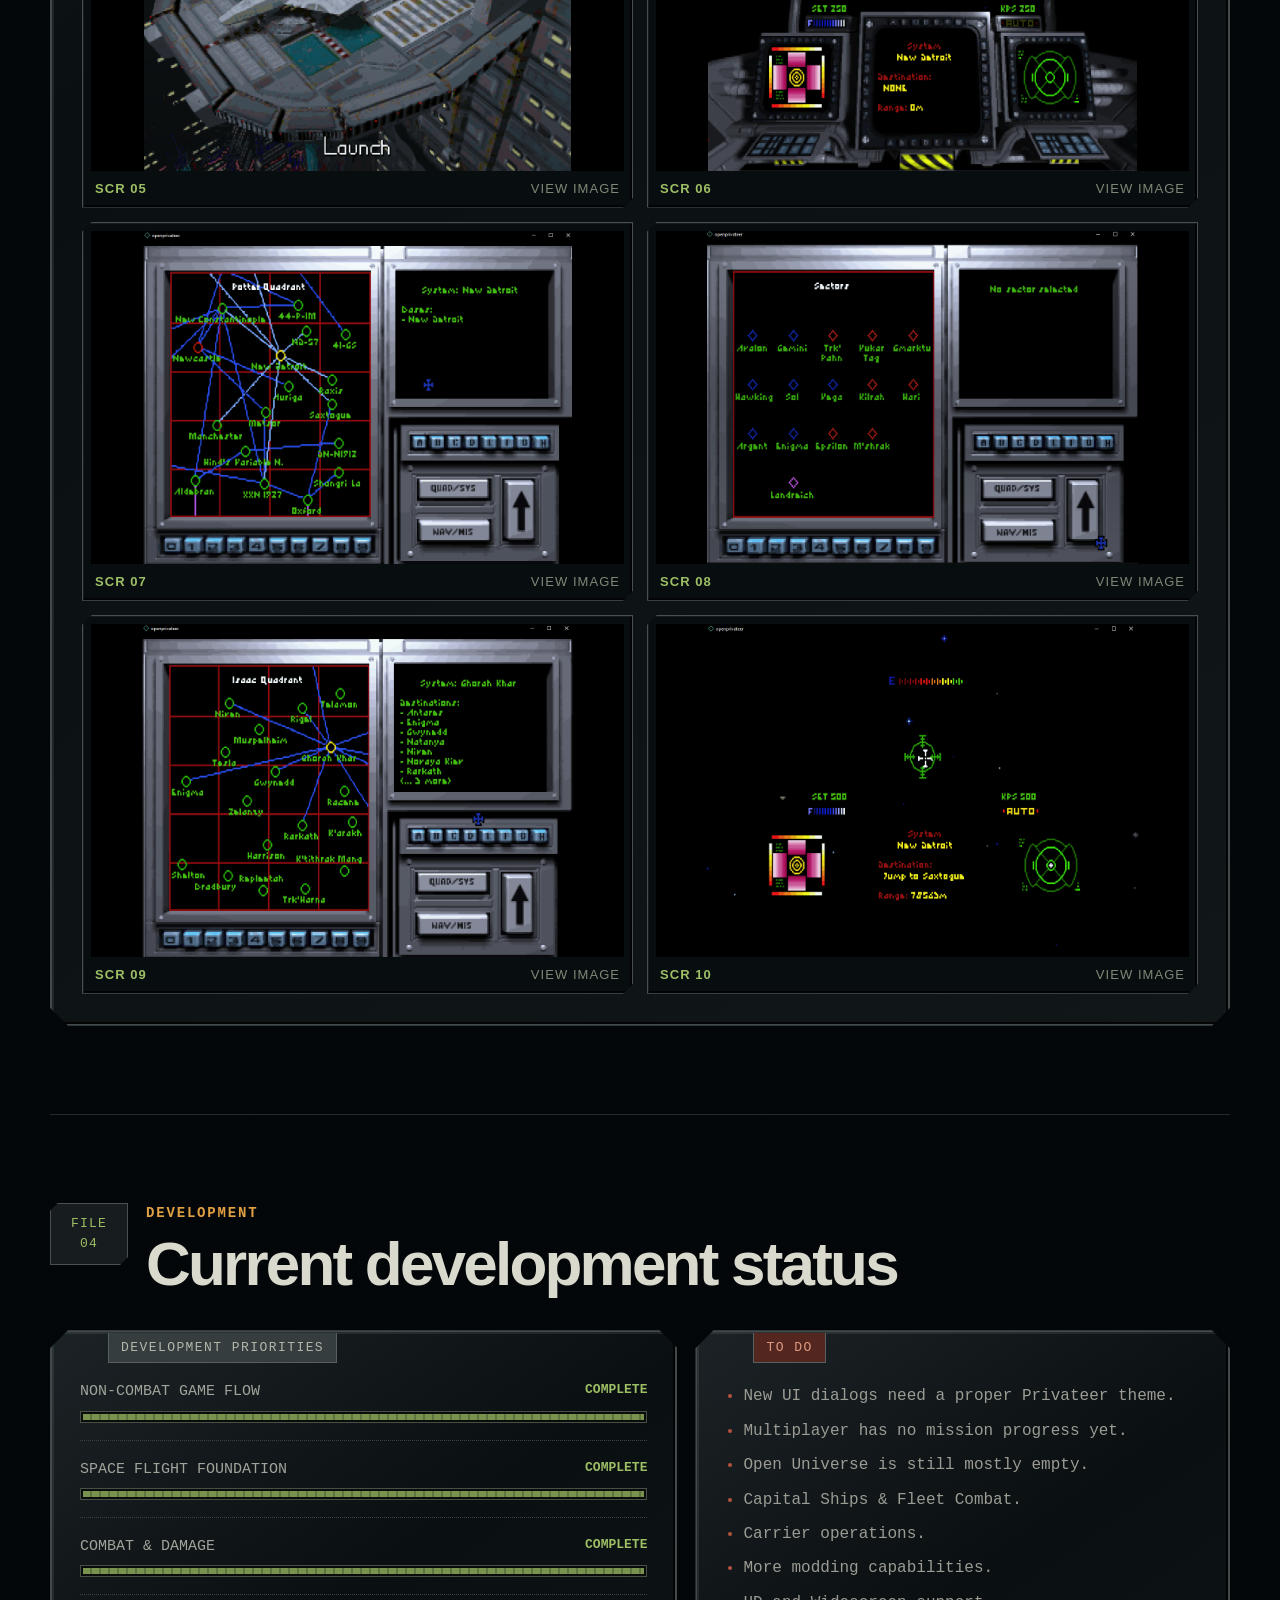
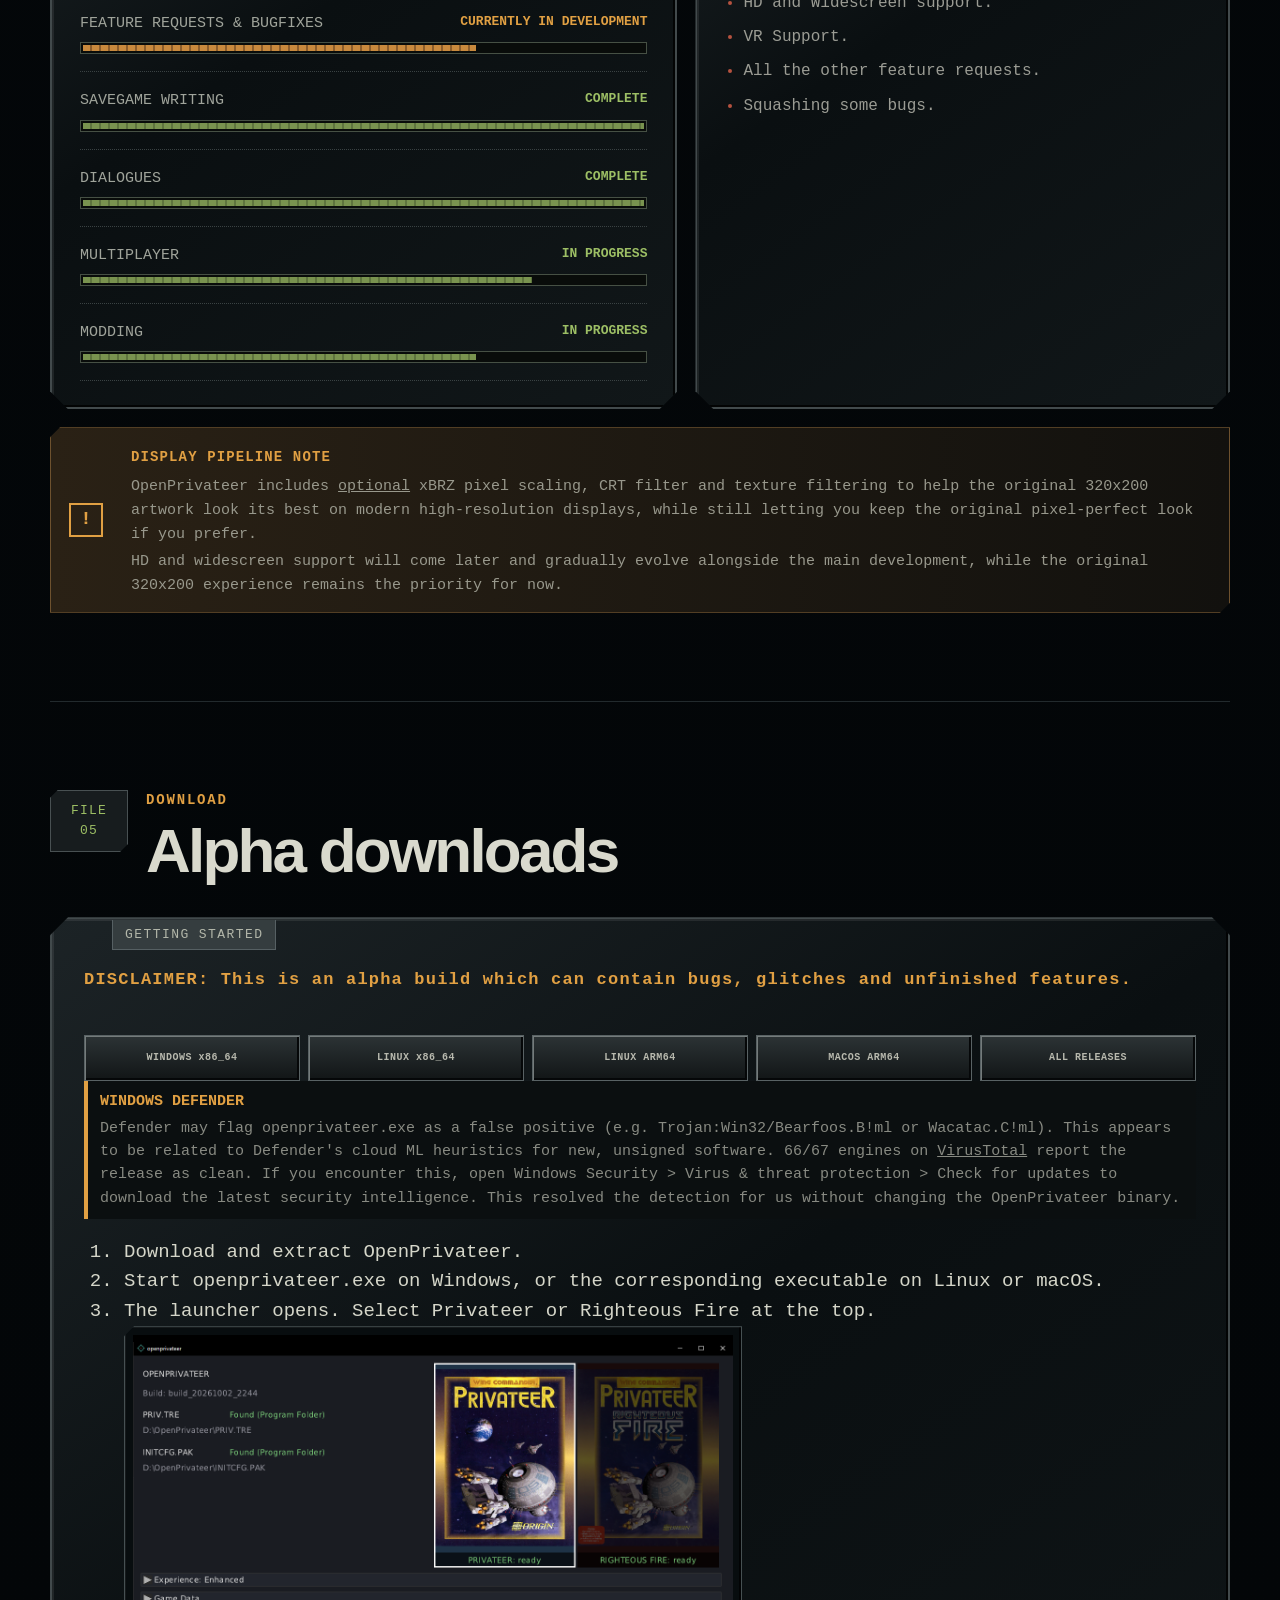
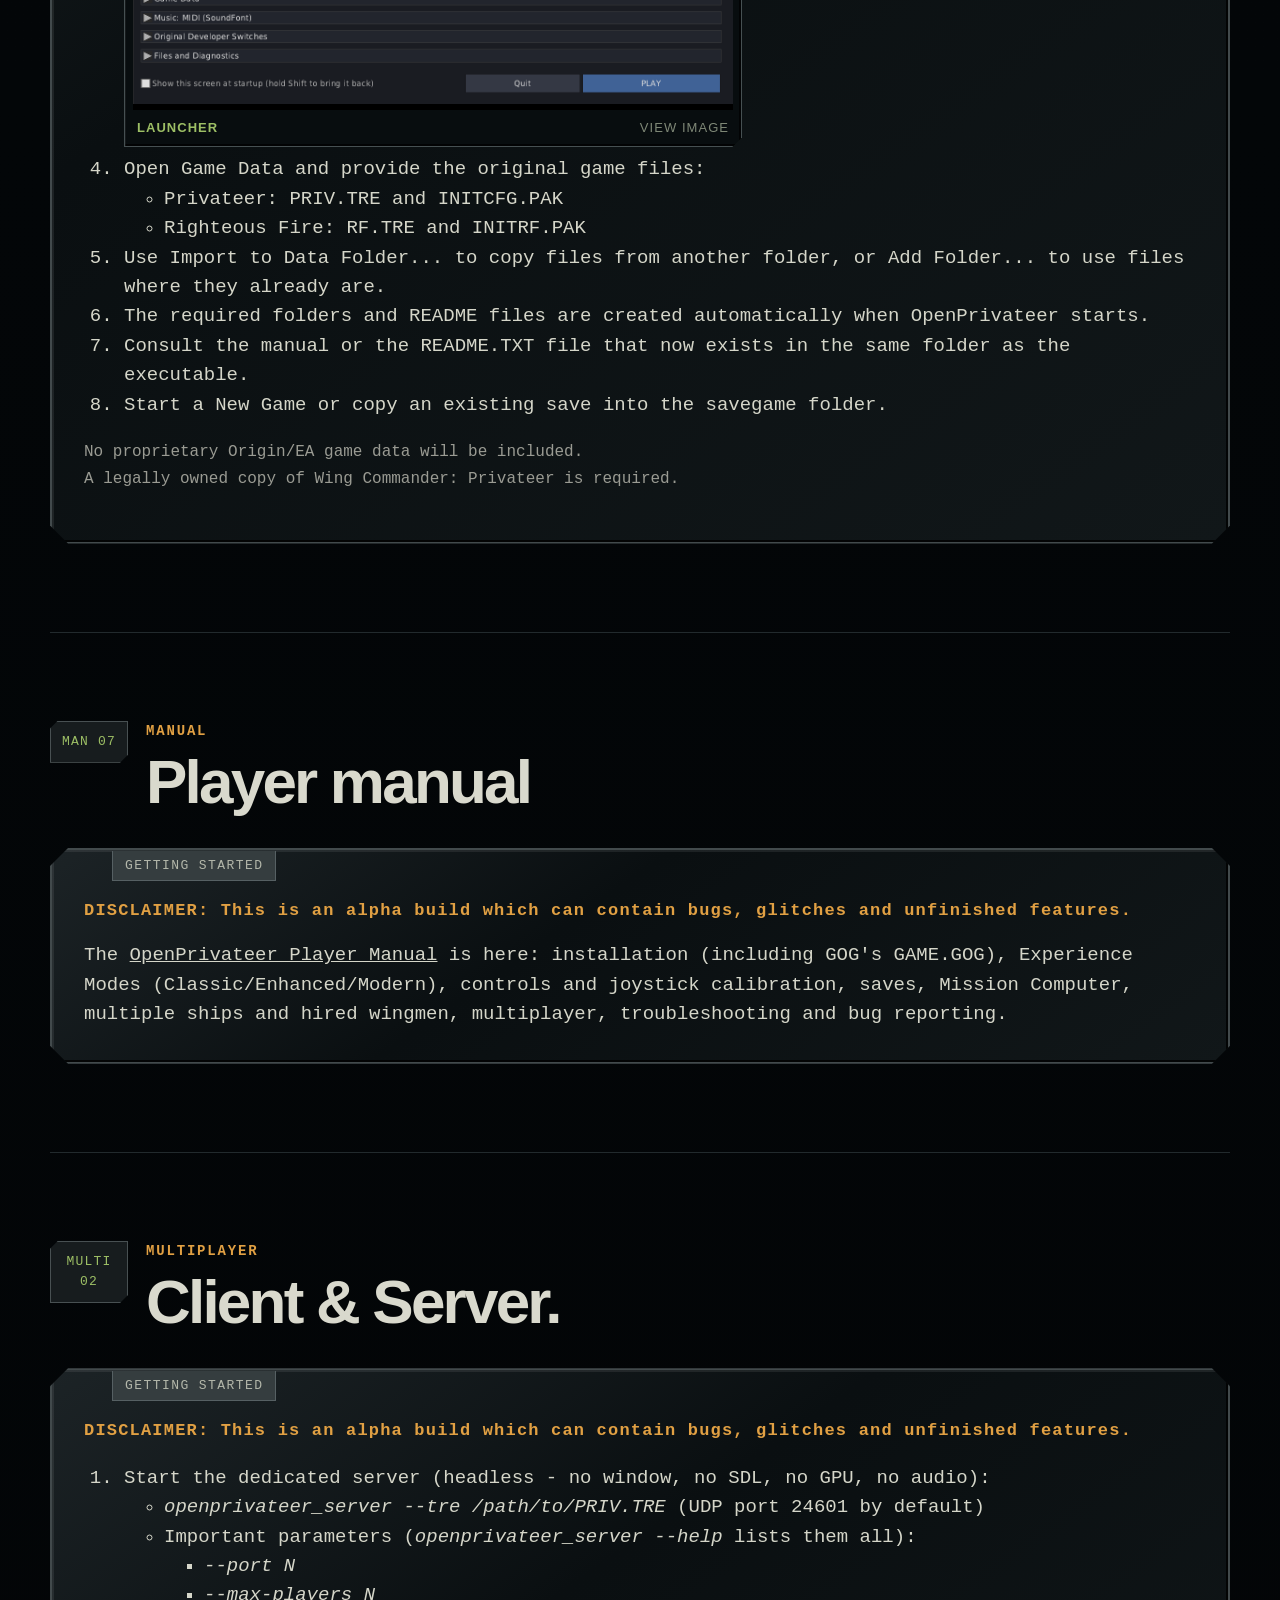
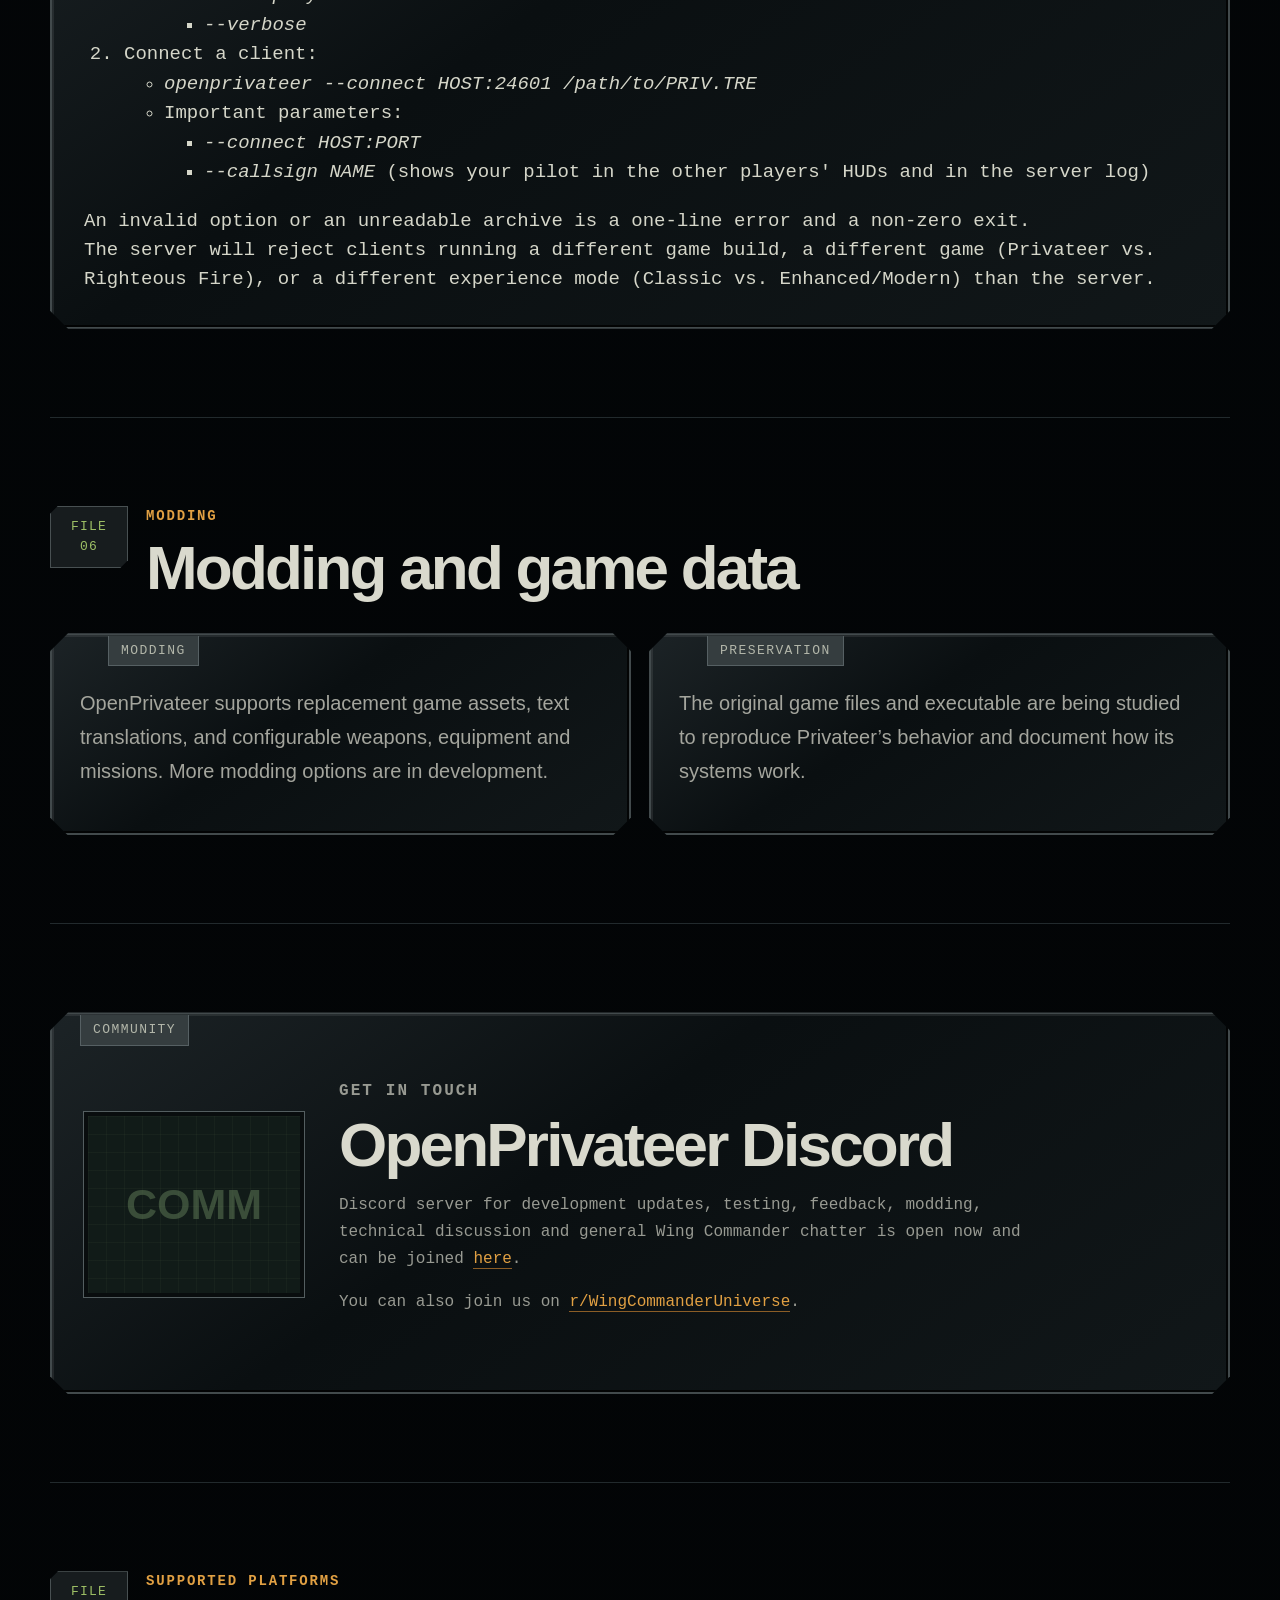
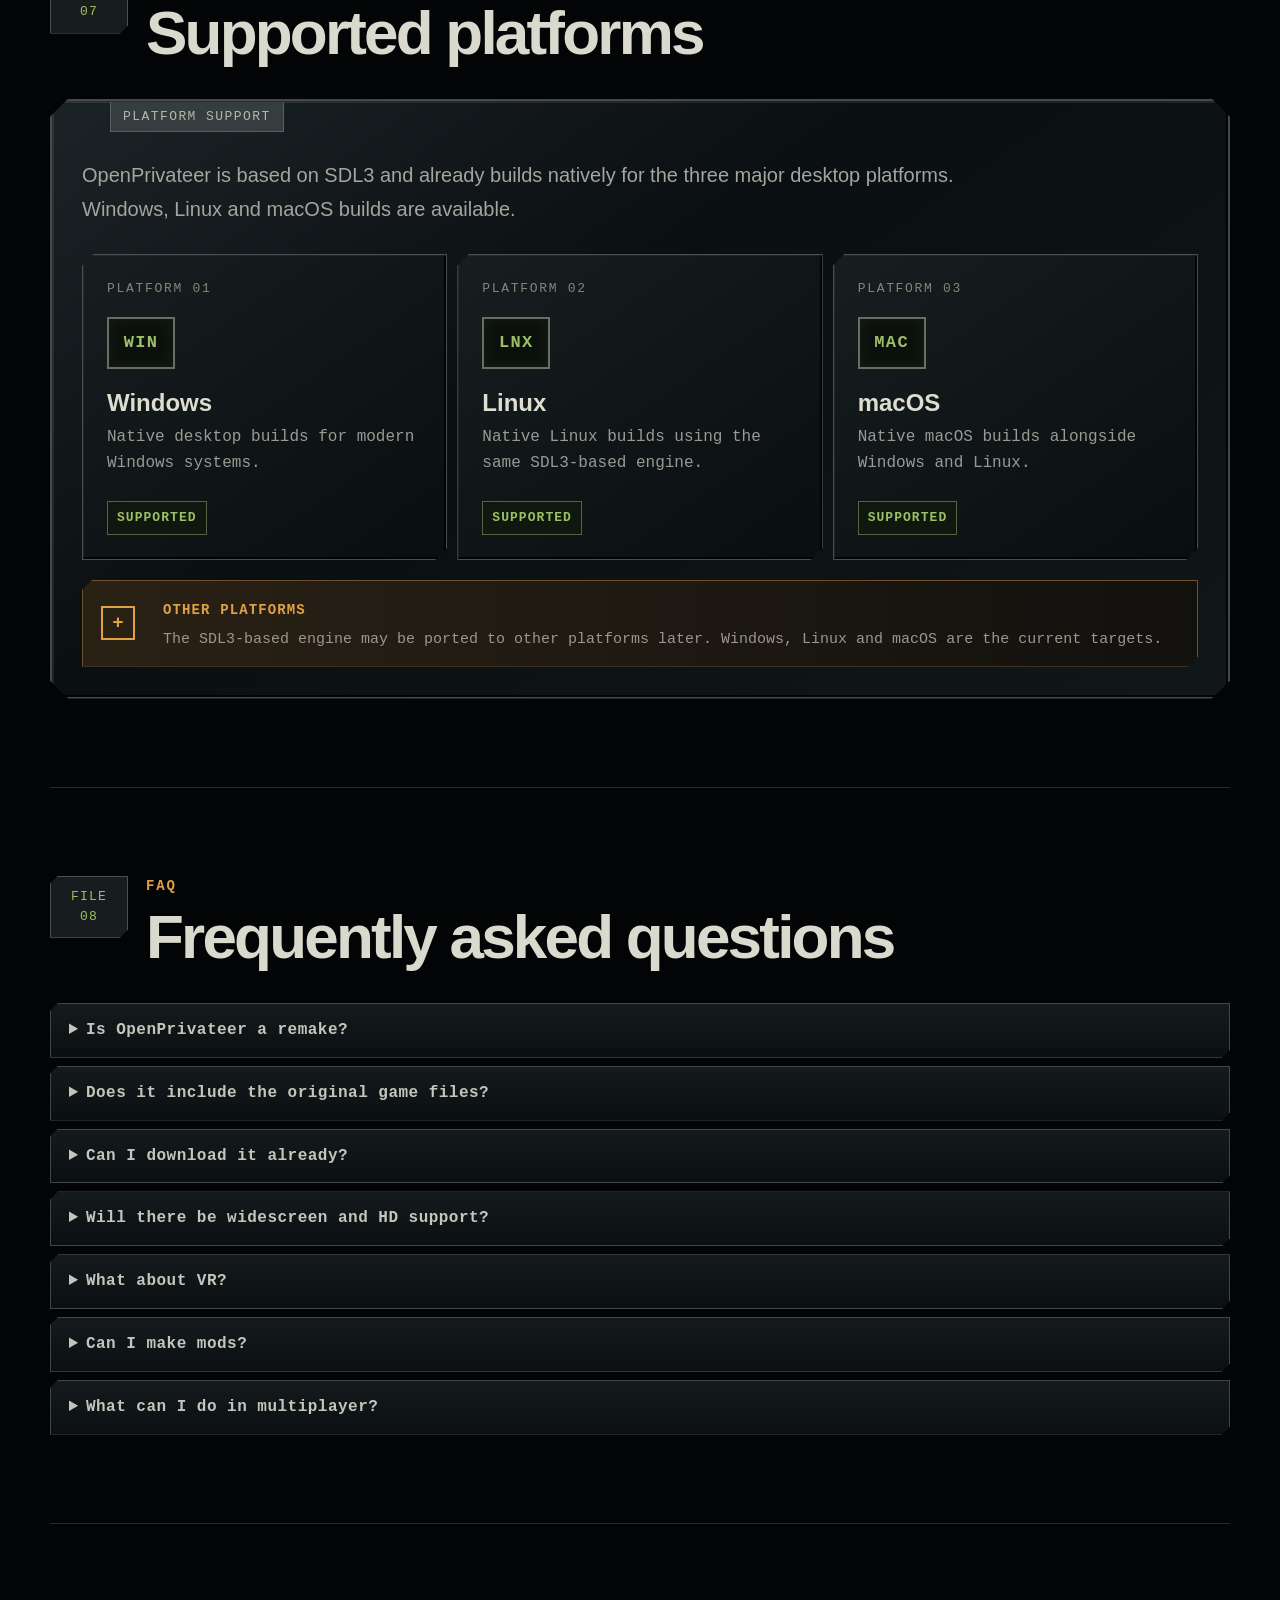
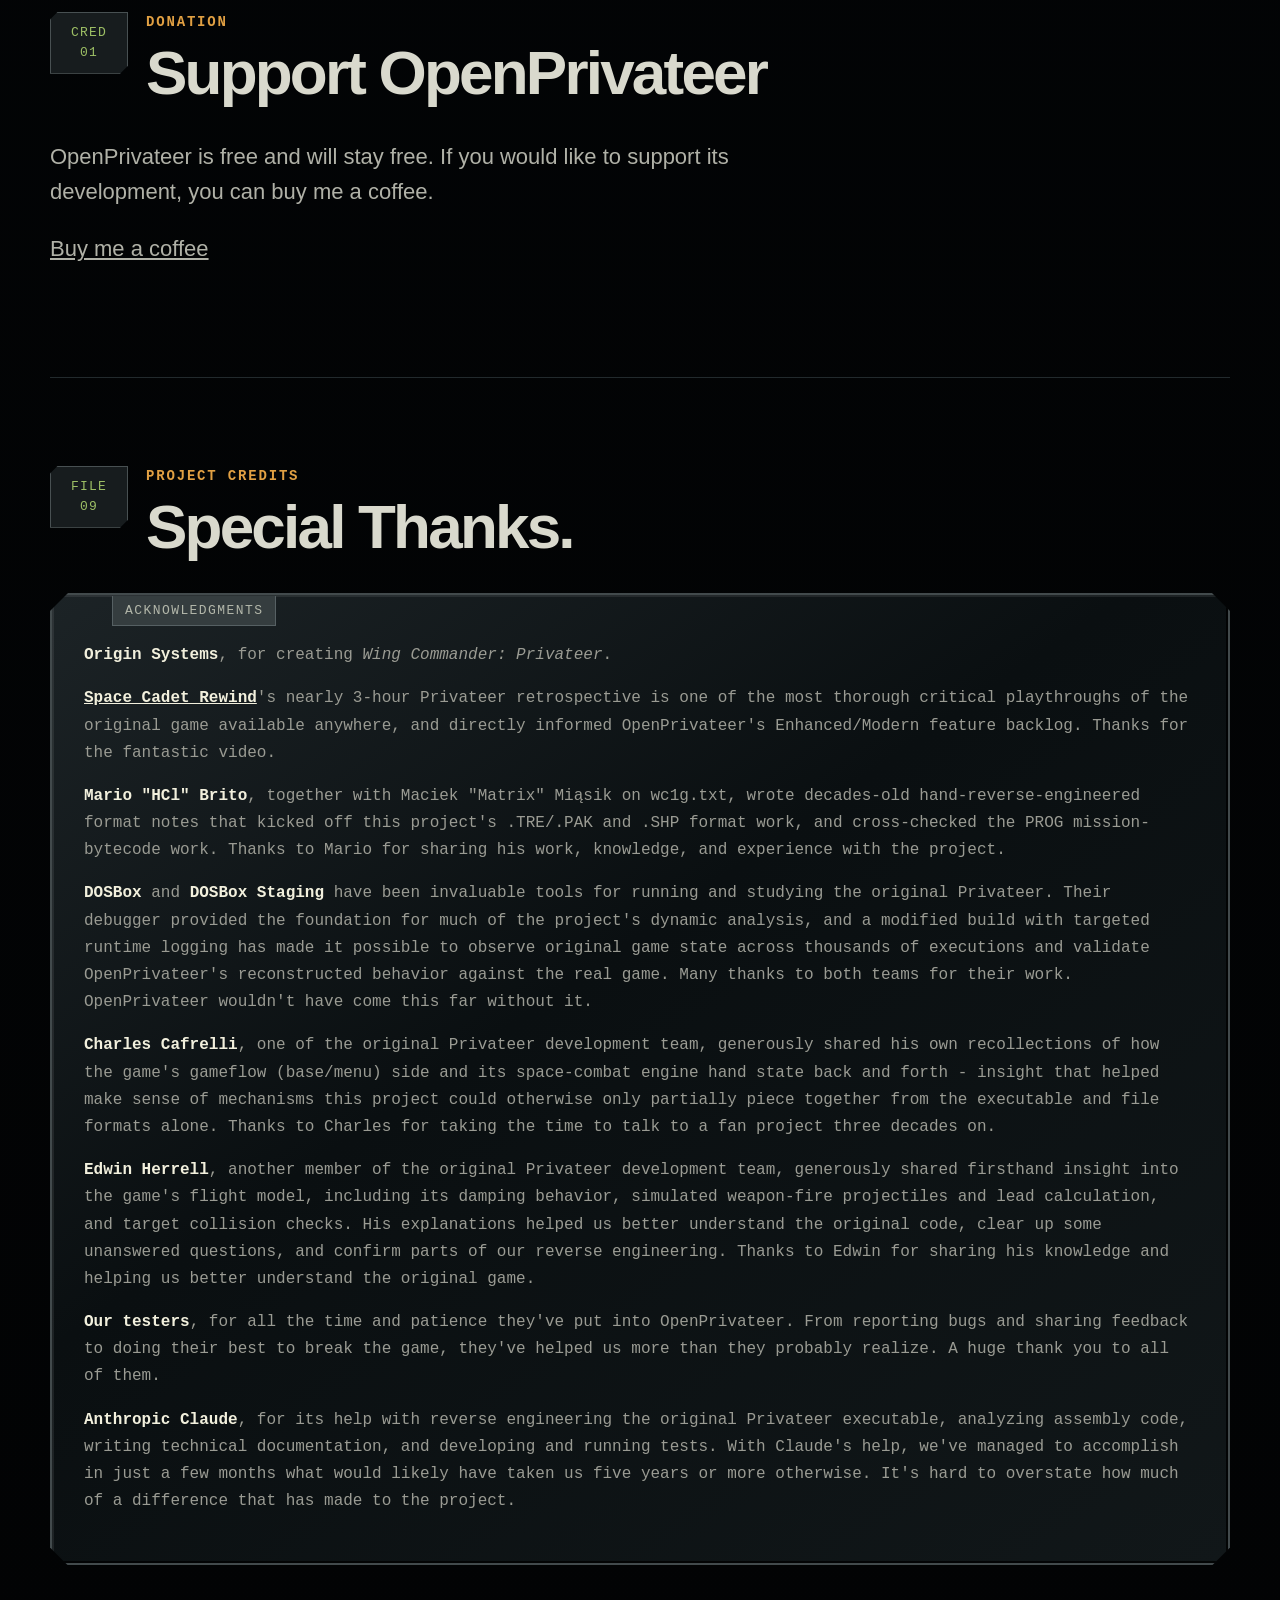
==== commit 11b4166c: "Rewrite the home page overview and extend the planned features list The overview section is titled W" ====
--- a/index.html
+++ b/index.html
@@ -148,19 +148,15 @@
 
       <div class="intel-grid">
         <article class="intel-card bevel">
-          <div class="panel-label">MISSION BRIEFING</div>
-          <p>
-            OpenPrivateer is a modern engine for the original Privateer experience.
-            It reads the real game data and recreates the systems, interfaces, cutscenes,
-            music, missions, bases and spaceflight behavior of the original game.
+          <div class="panel-label">WHAT IT IS</div>
+          <p>
+            OpenPrivateer brings the original Wing Commander: Privateer to modern systems. It uses the original game files and aims to recreate everything from spaceflight and combat to missions, conversations, music and cutscenes as faithfully as possible.
           </p>
         </article>
         <article class="intel-card bevel">
           <div class="panel-label">THE APPROACH</div>
           <p>
-            The goal is not to replace Privateer with a different game. The project first
-            aims to reproduce the original experience faithfully, then adds carefully
-            separated quality-of-life, enhanced and modding options.
+            The original game comes first. Once everything works as it should, OpenPrivateer can build on that with optional improvements, modern features and modding support. Players who prefer the classic experience can keep it that way.
           </p>
         </article>
       </div>
@@ -440,9 +436,12 @@
           <ul>
             <li>New UI dialogs need a proper Privateer theme.</li>
             <li>Multiplayer has no mission progress yet.</li>
-            <li>Open Universe is still empty.</li>
-            <li>Fleet Action has not started yet.</li>
-            <li>Additional modding areas.</li>
+            <li>Open Universe is still mostly empty.</li>
+            <li>Capital Ships &amp; Fleet Combat.</li>
+            <li>Carrier operations.</li>
+            <li>More modding capabilities.</li>
+            <li>HD and Widescreen support.</li>
+            <li>VR Support.</li>
             <li>All the other feature requests.</li>
             <li>Squashing some bugs.</li>
           </ul>
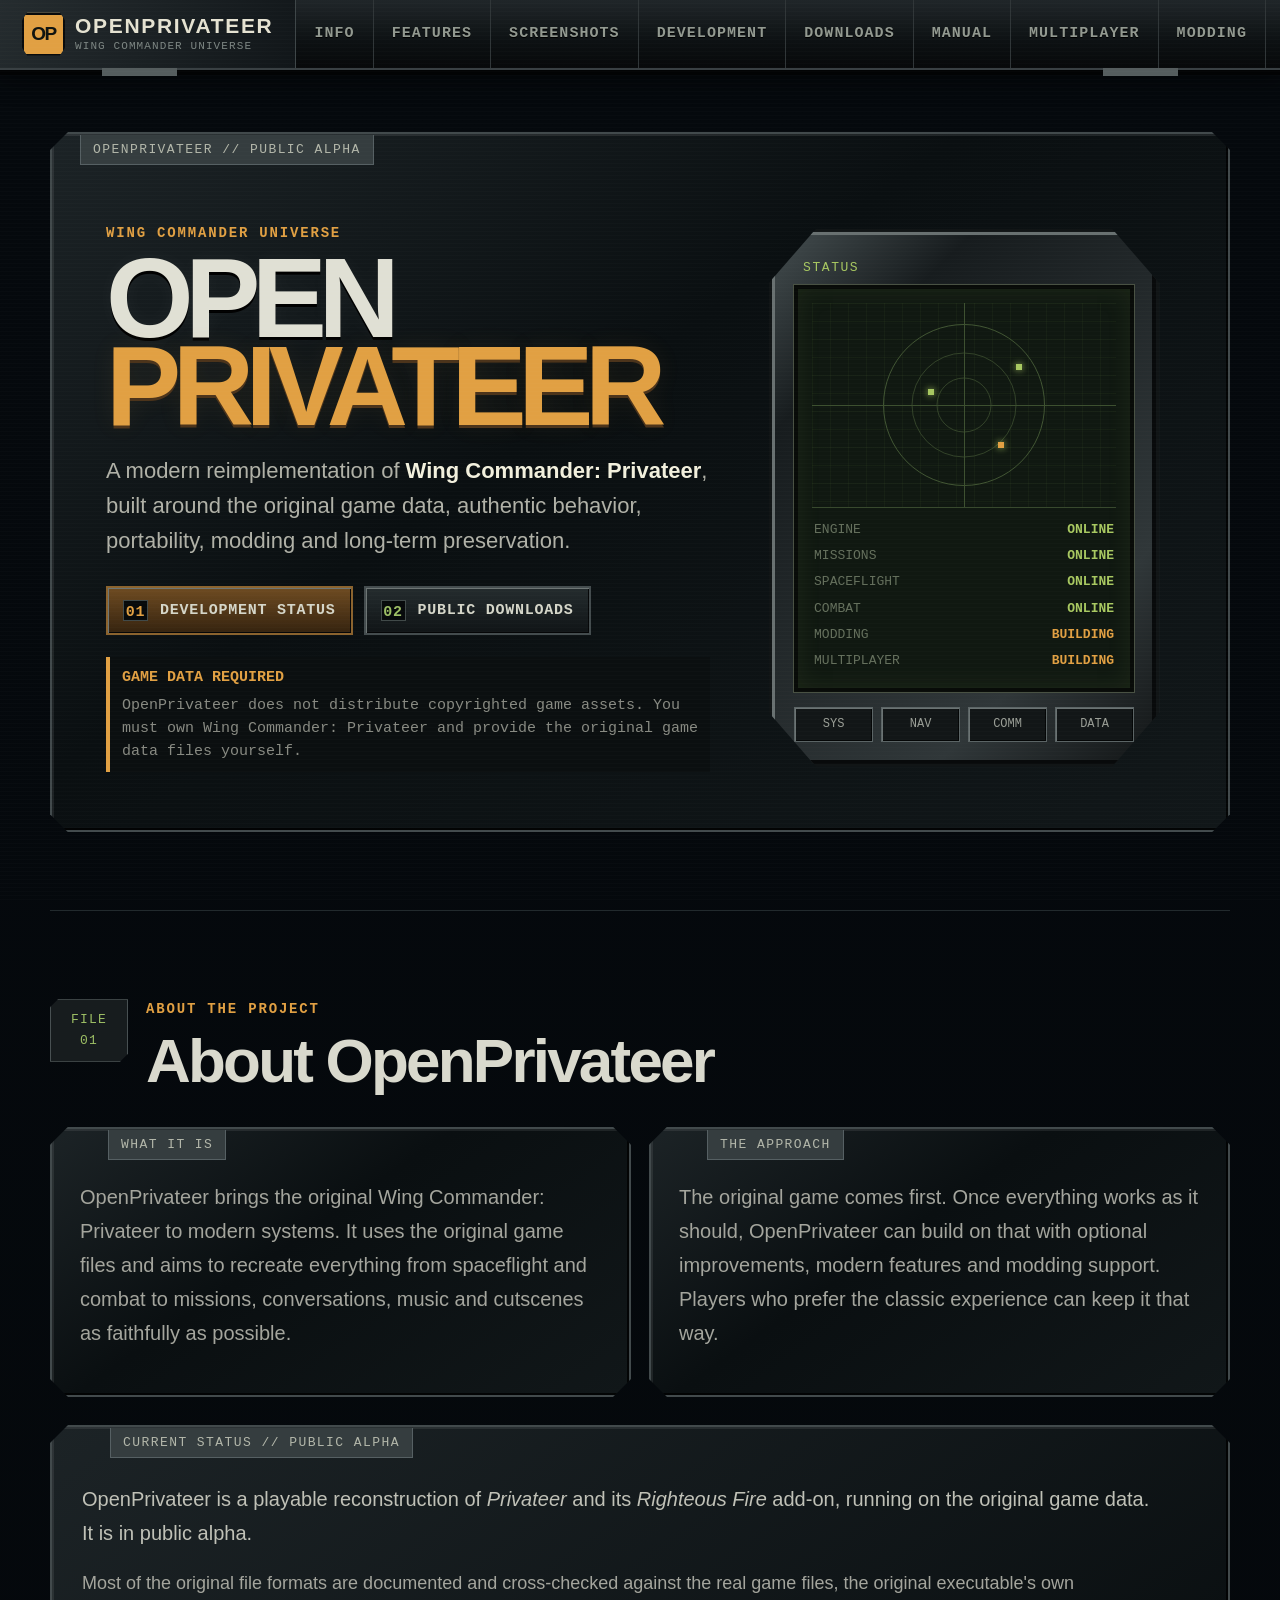
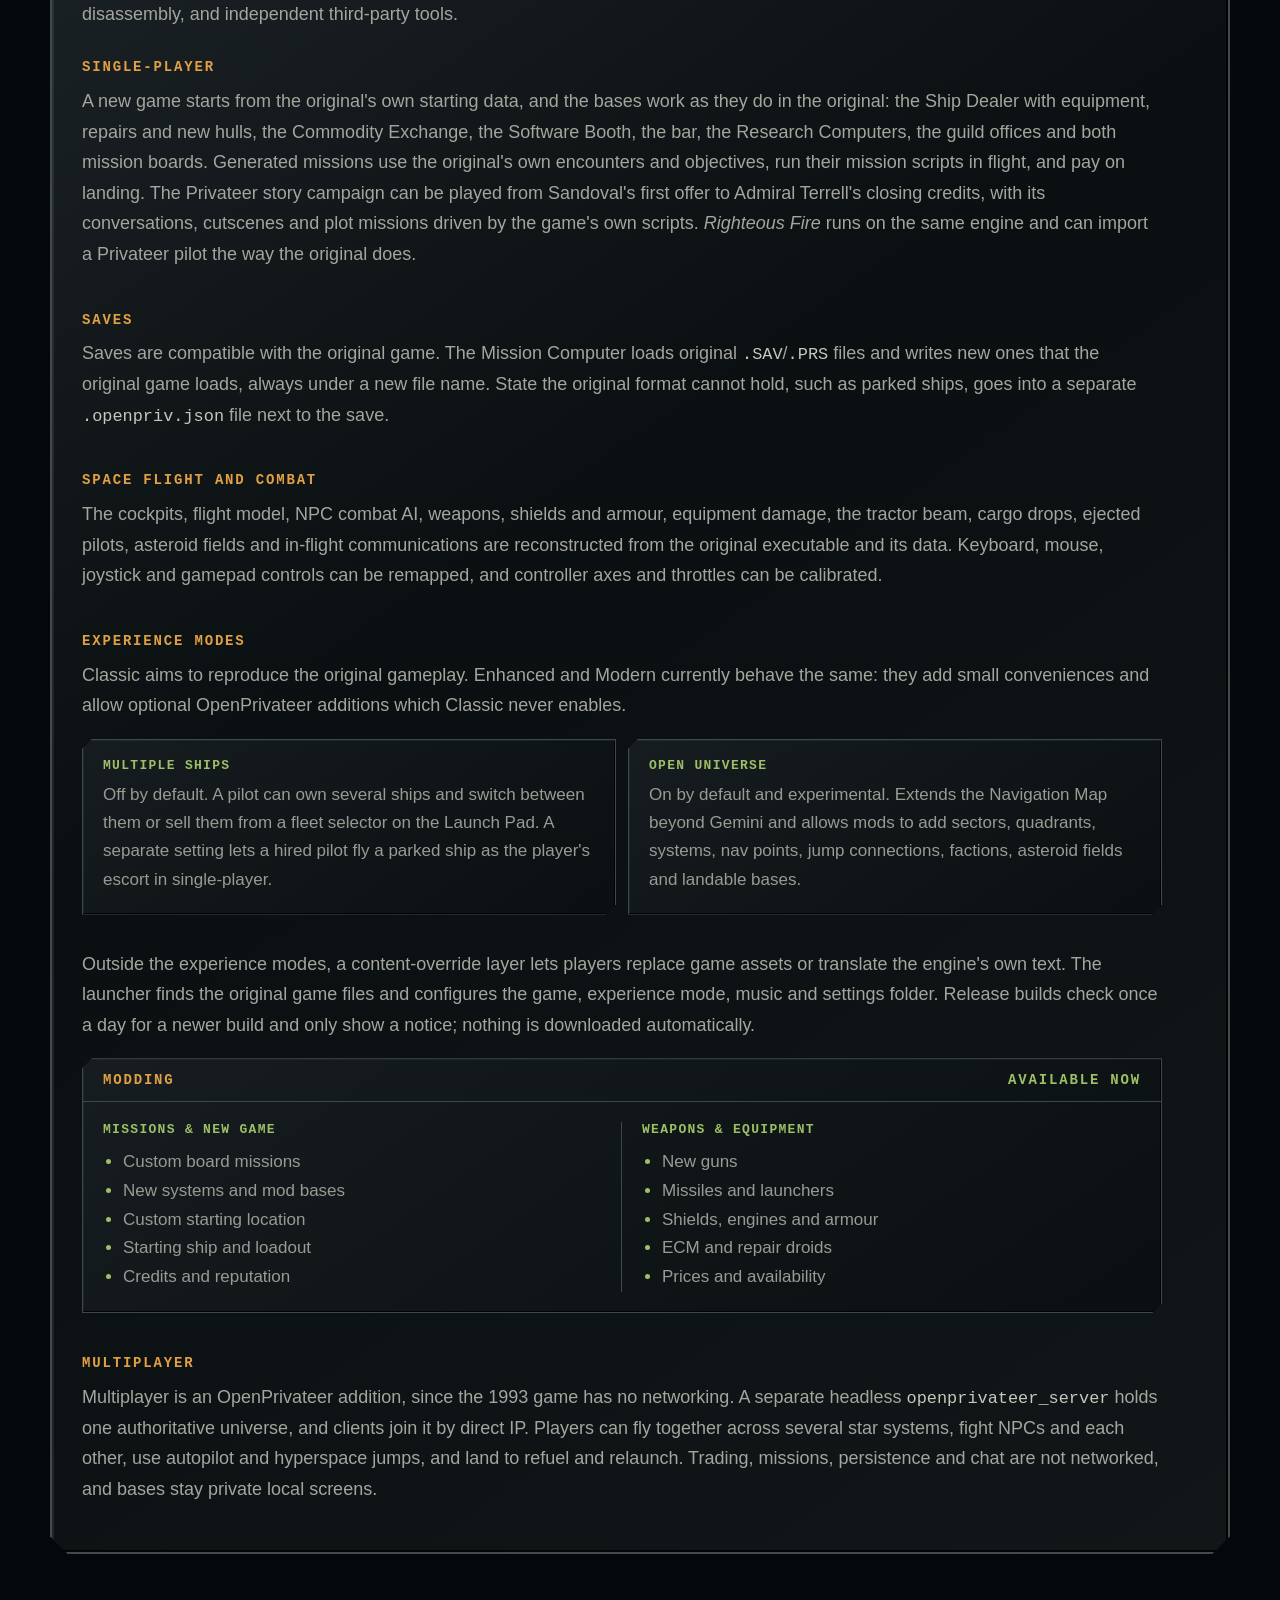
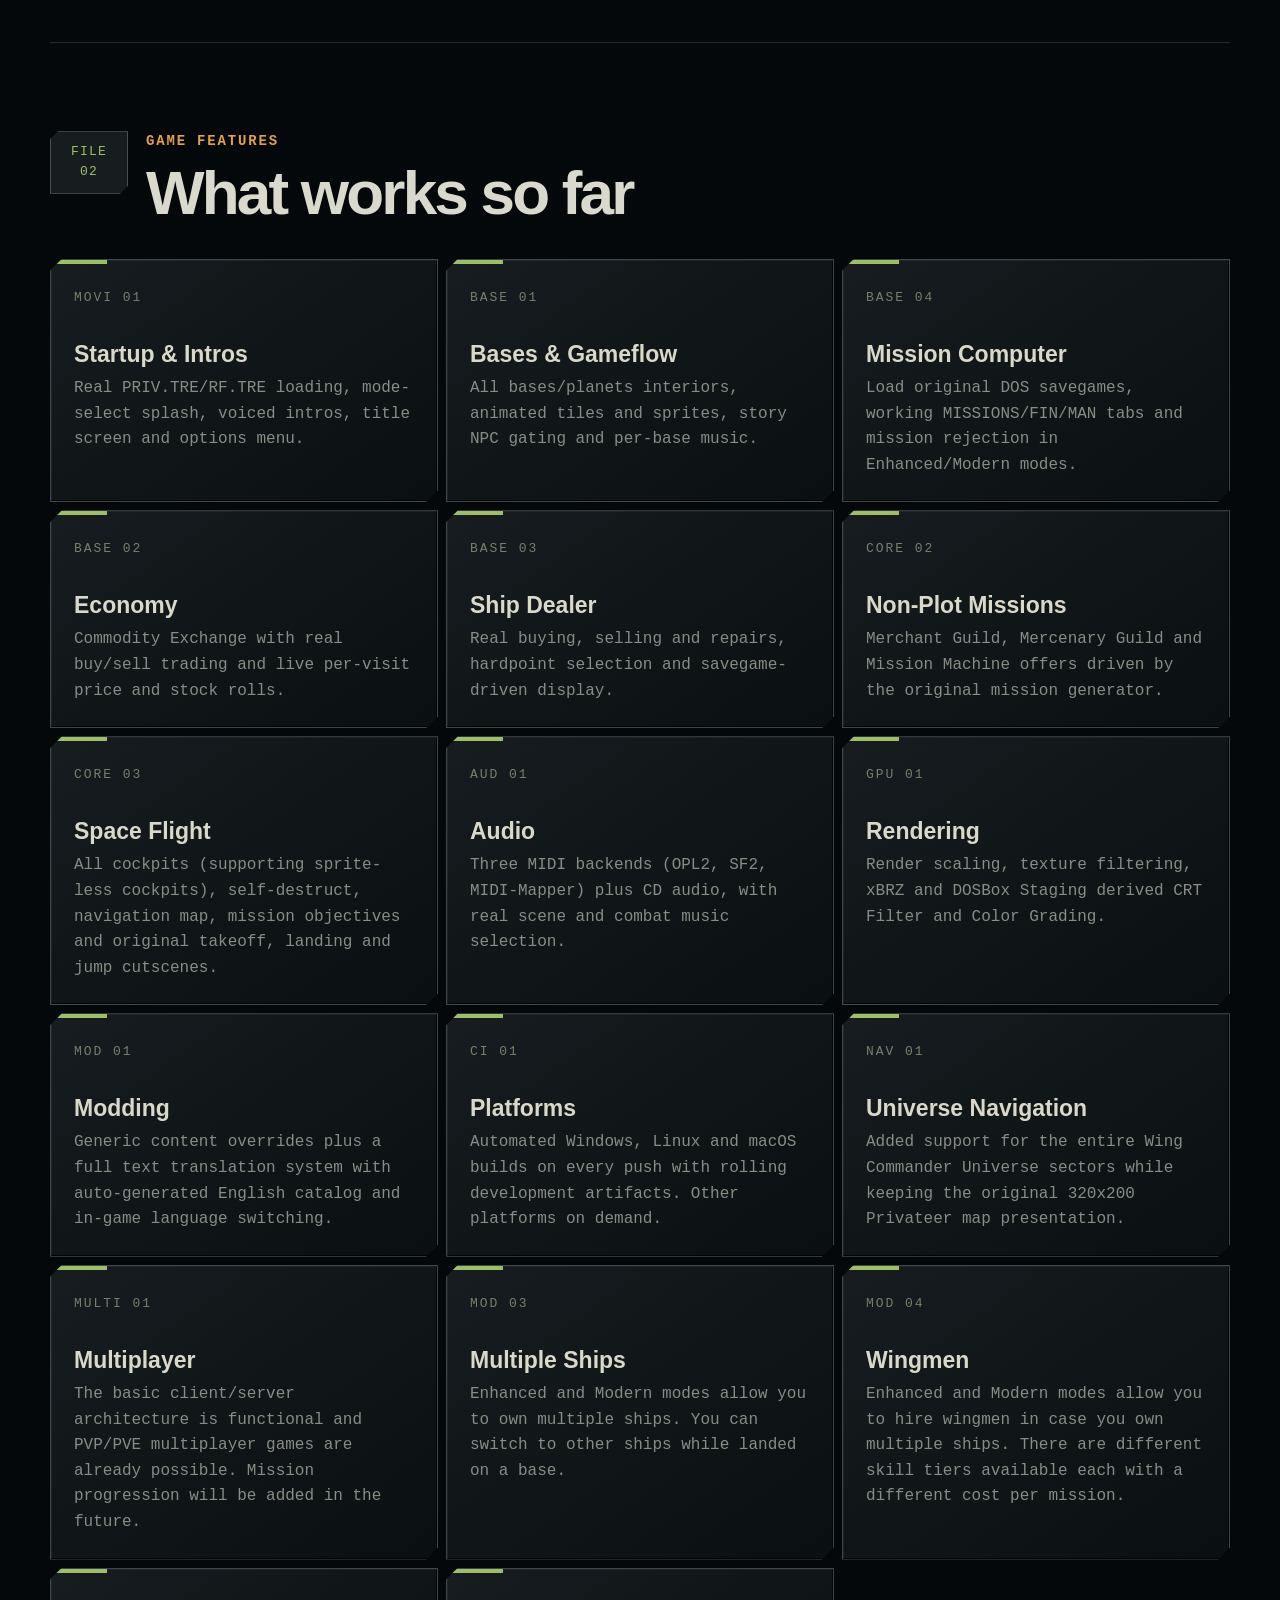
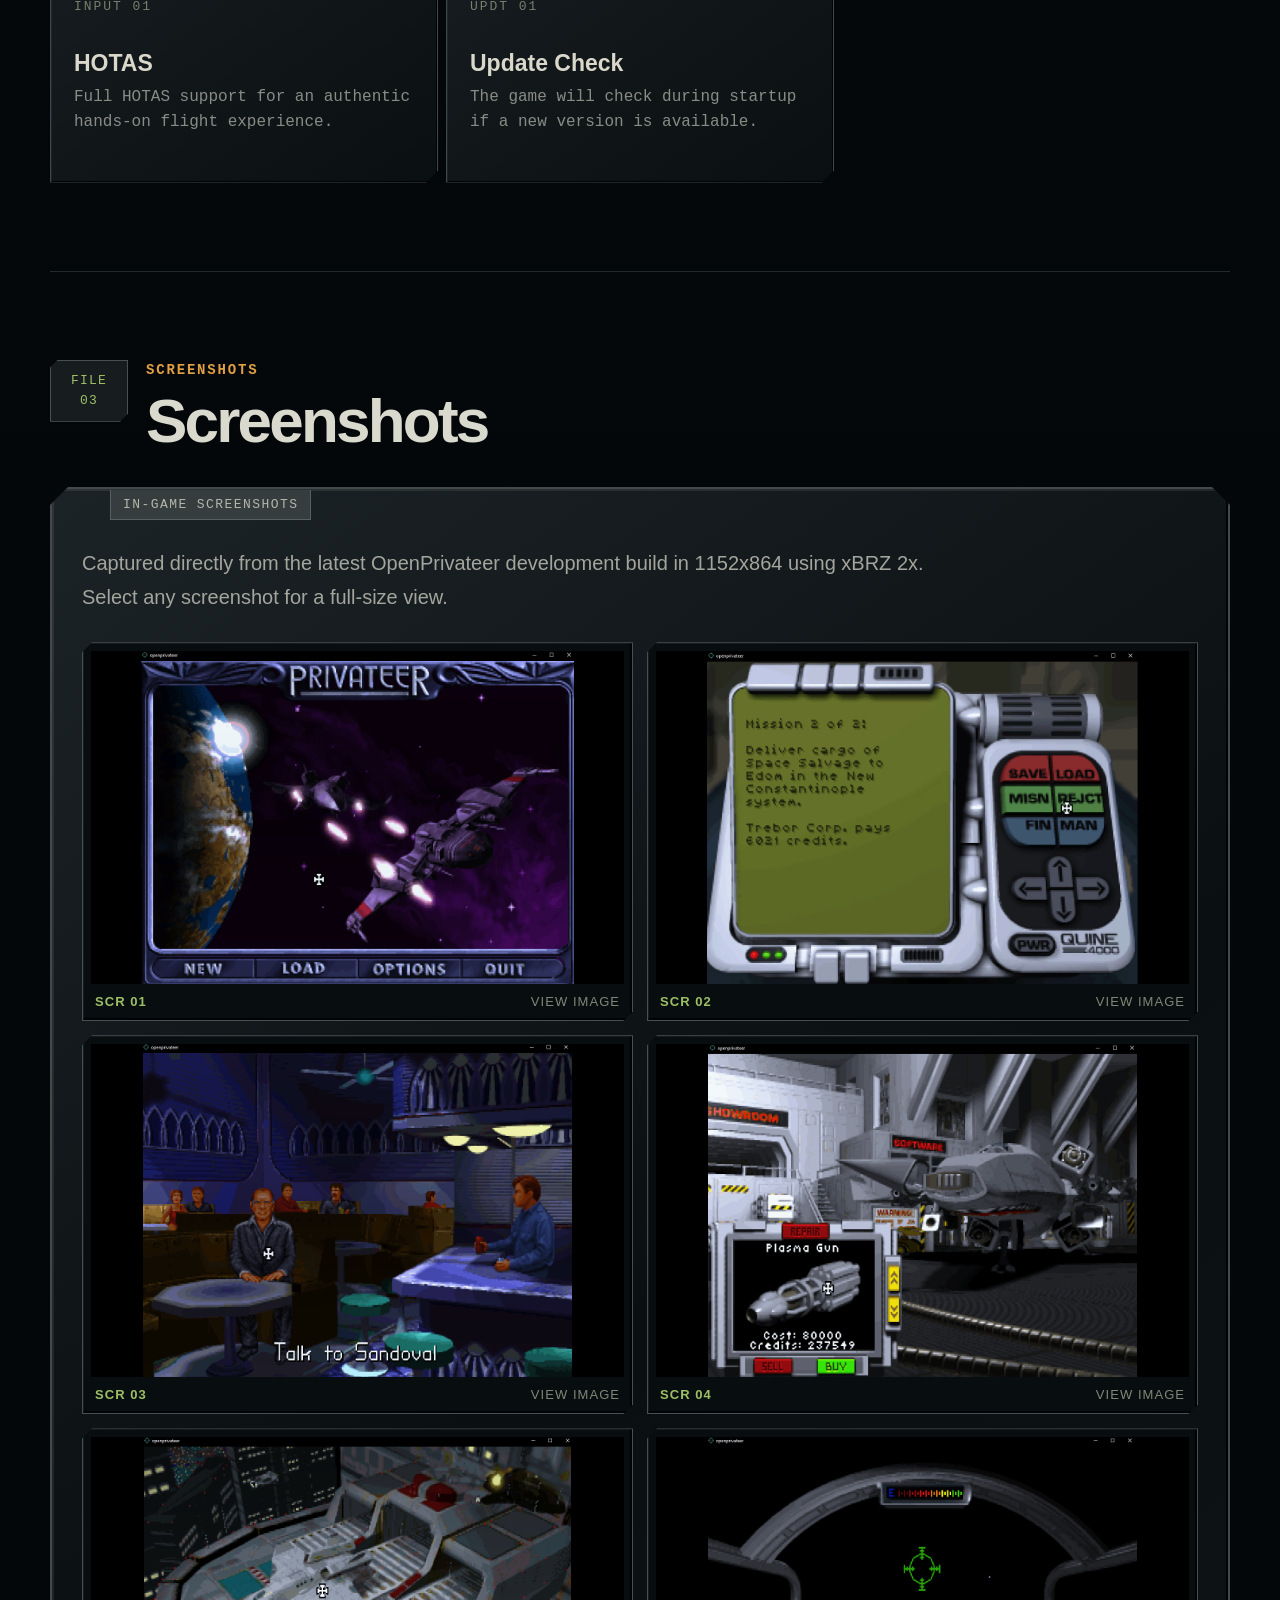
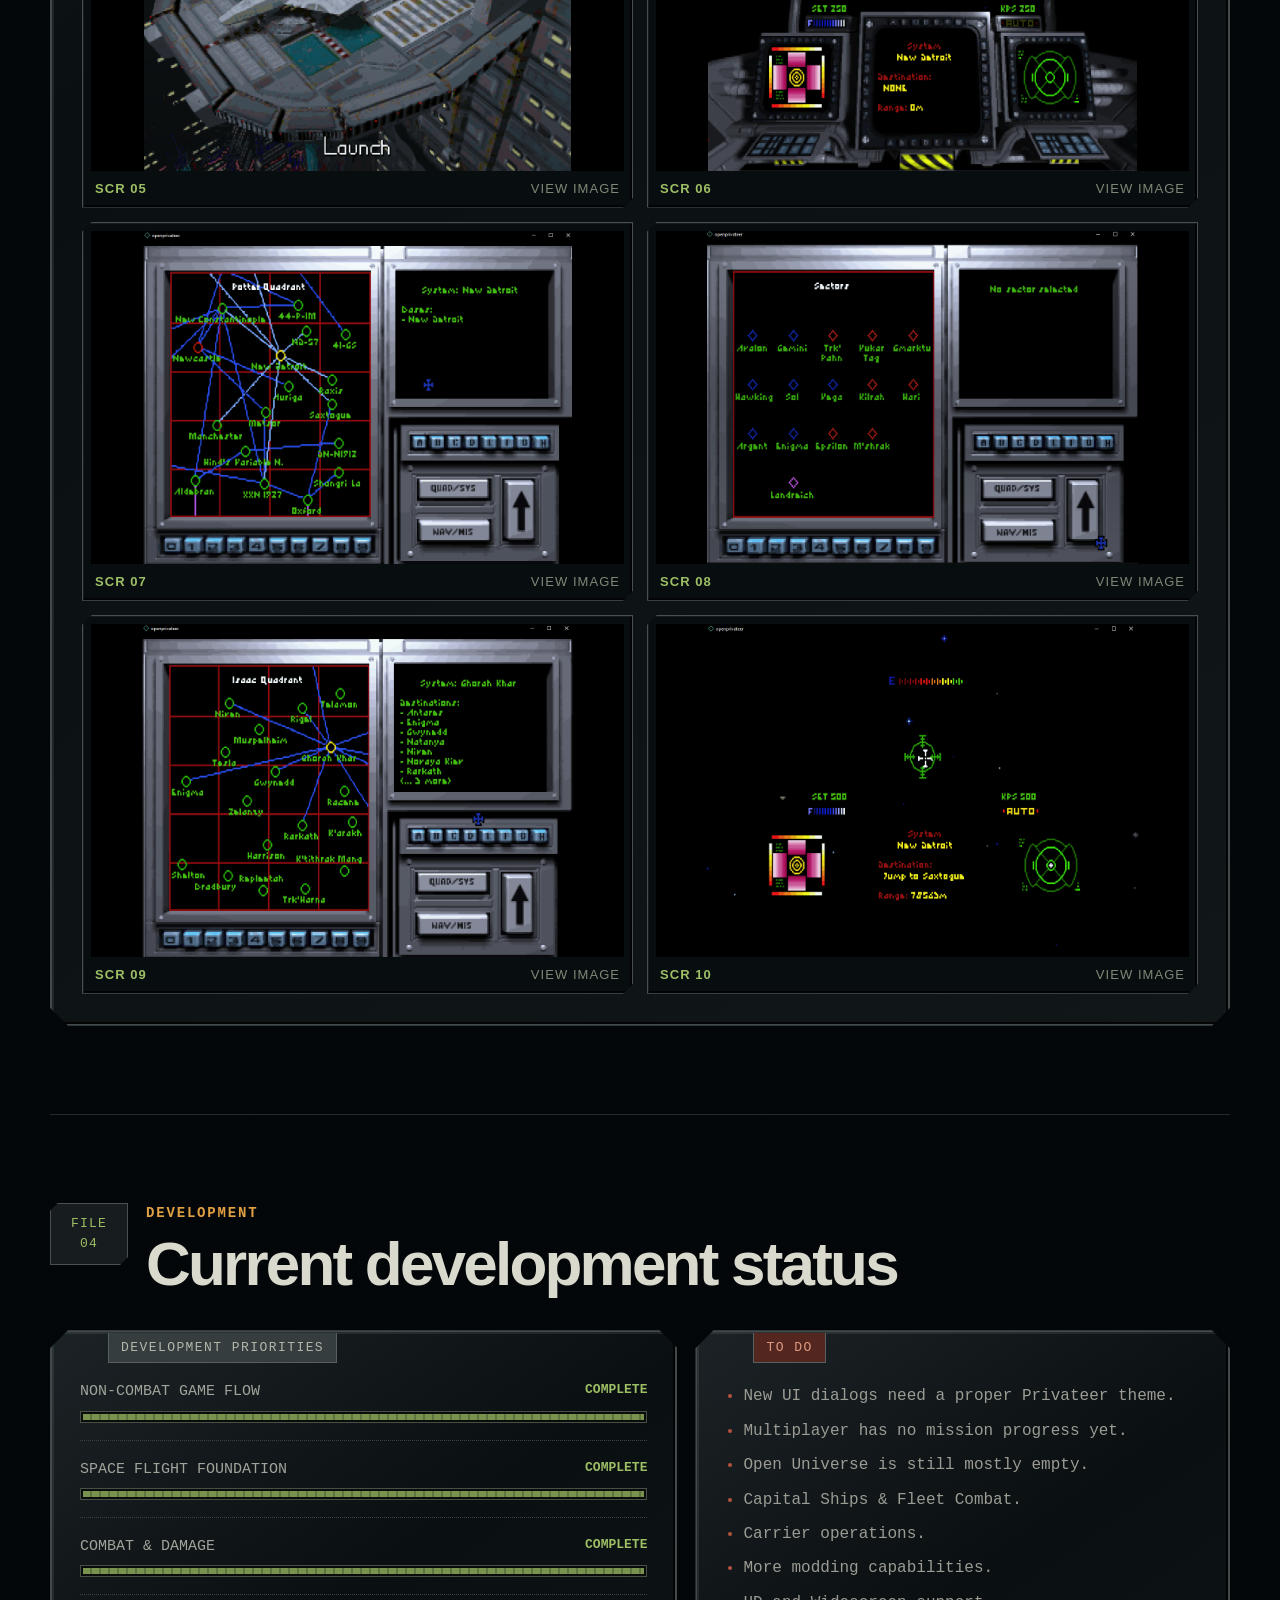
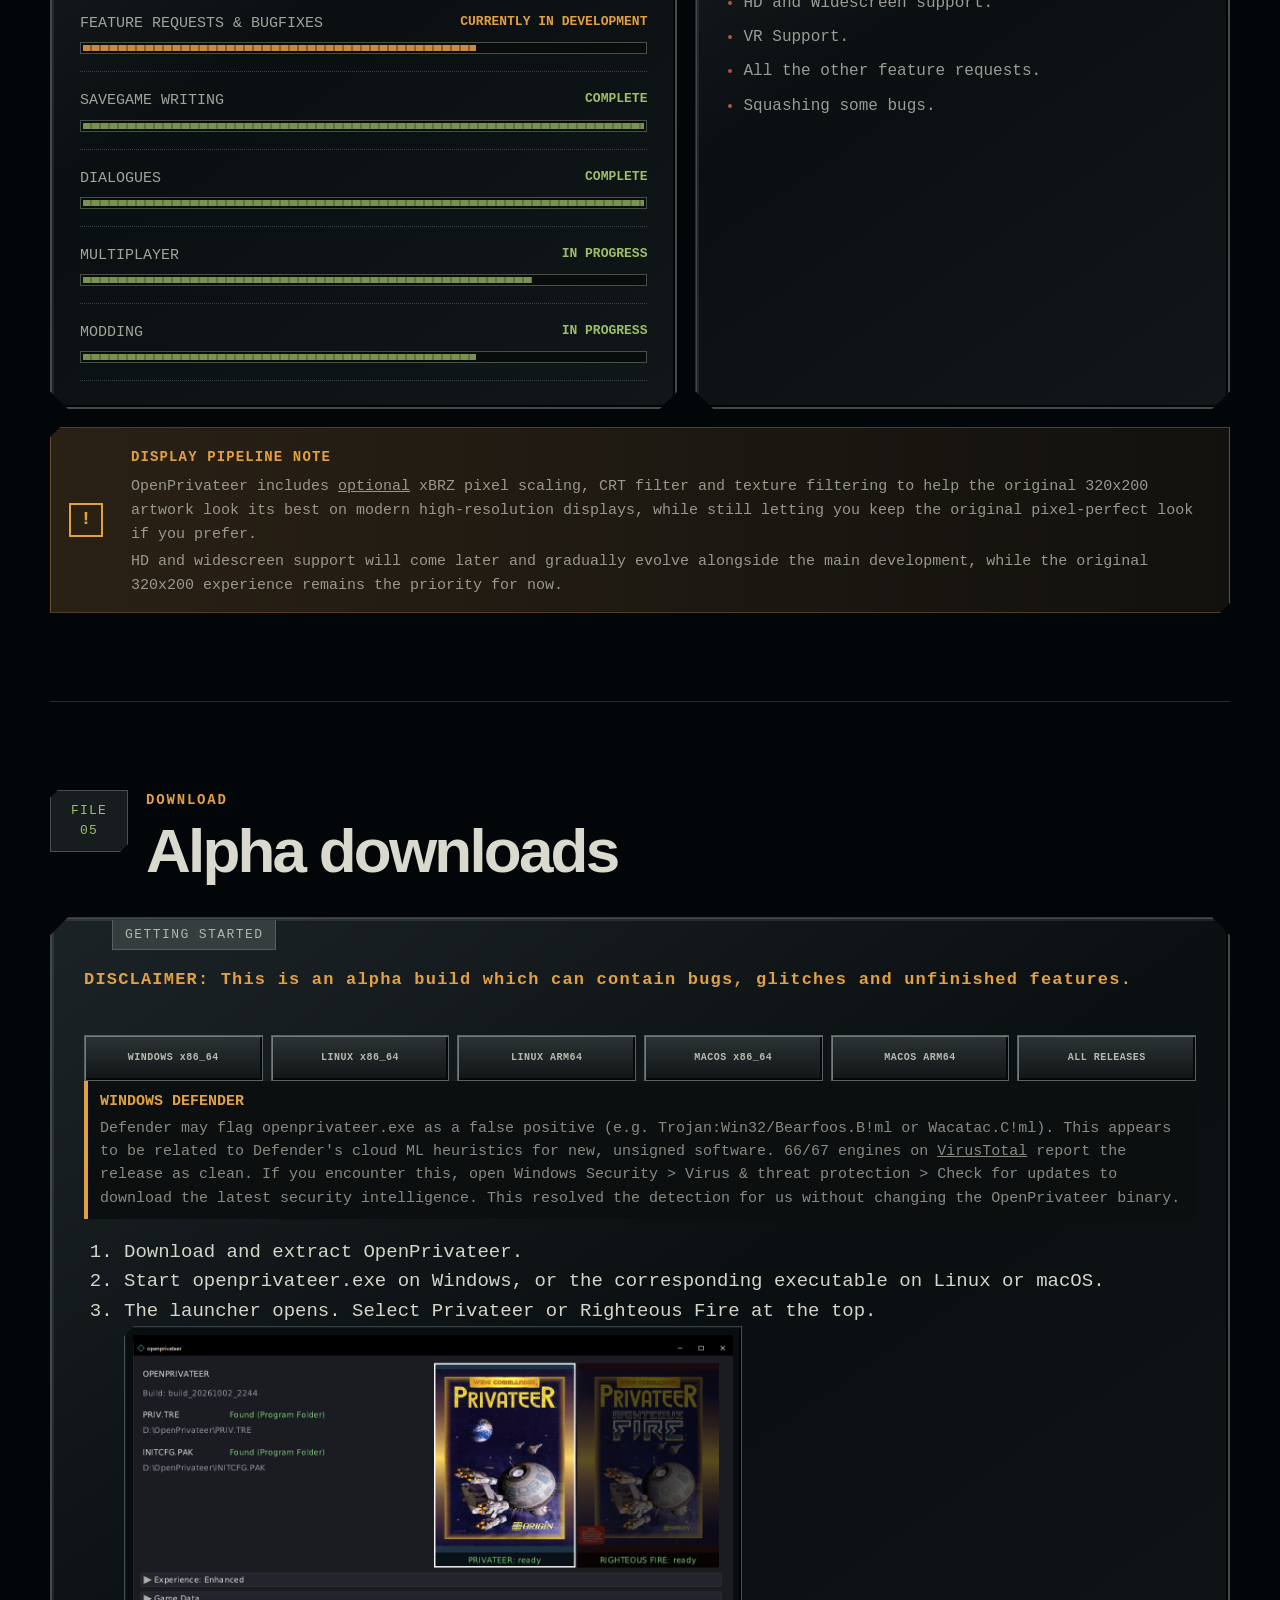
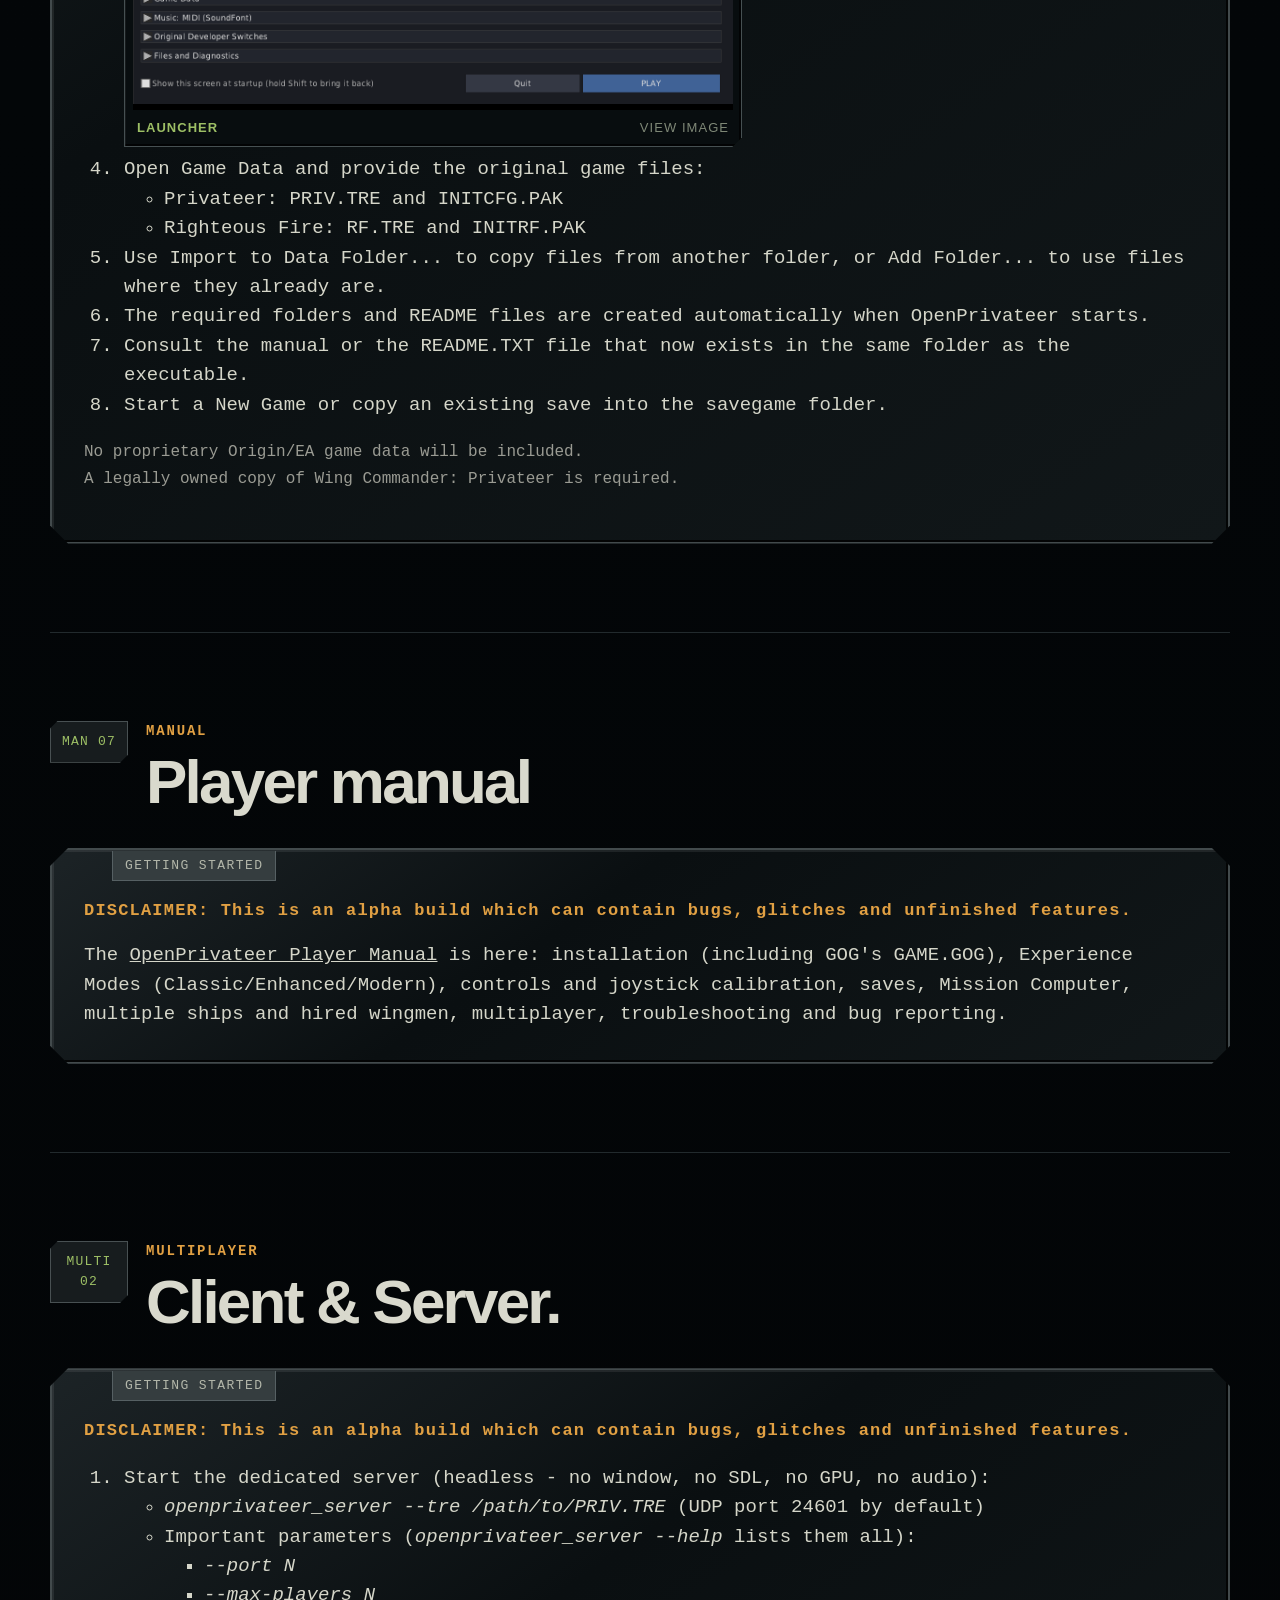
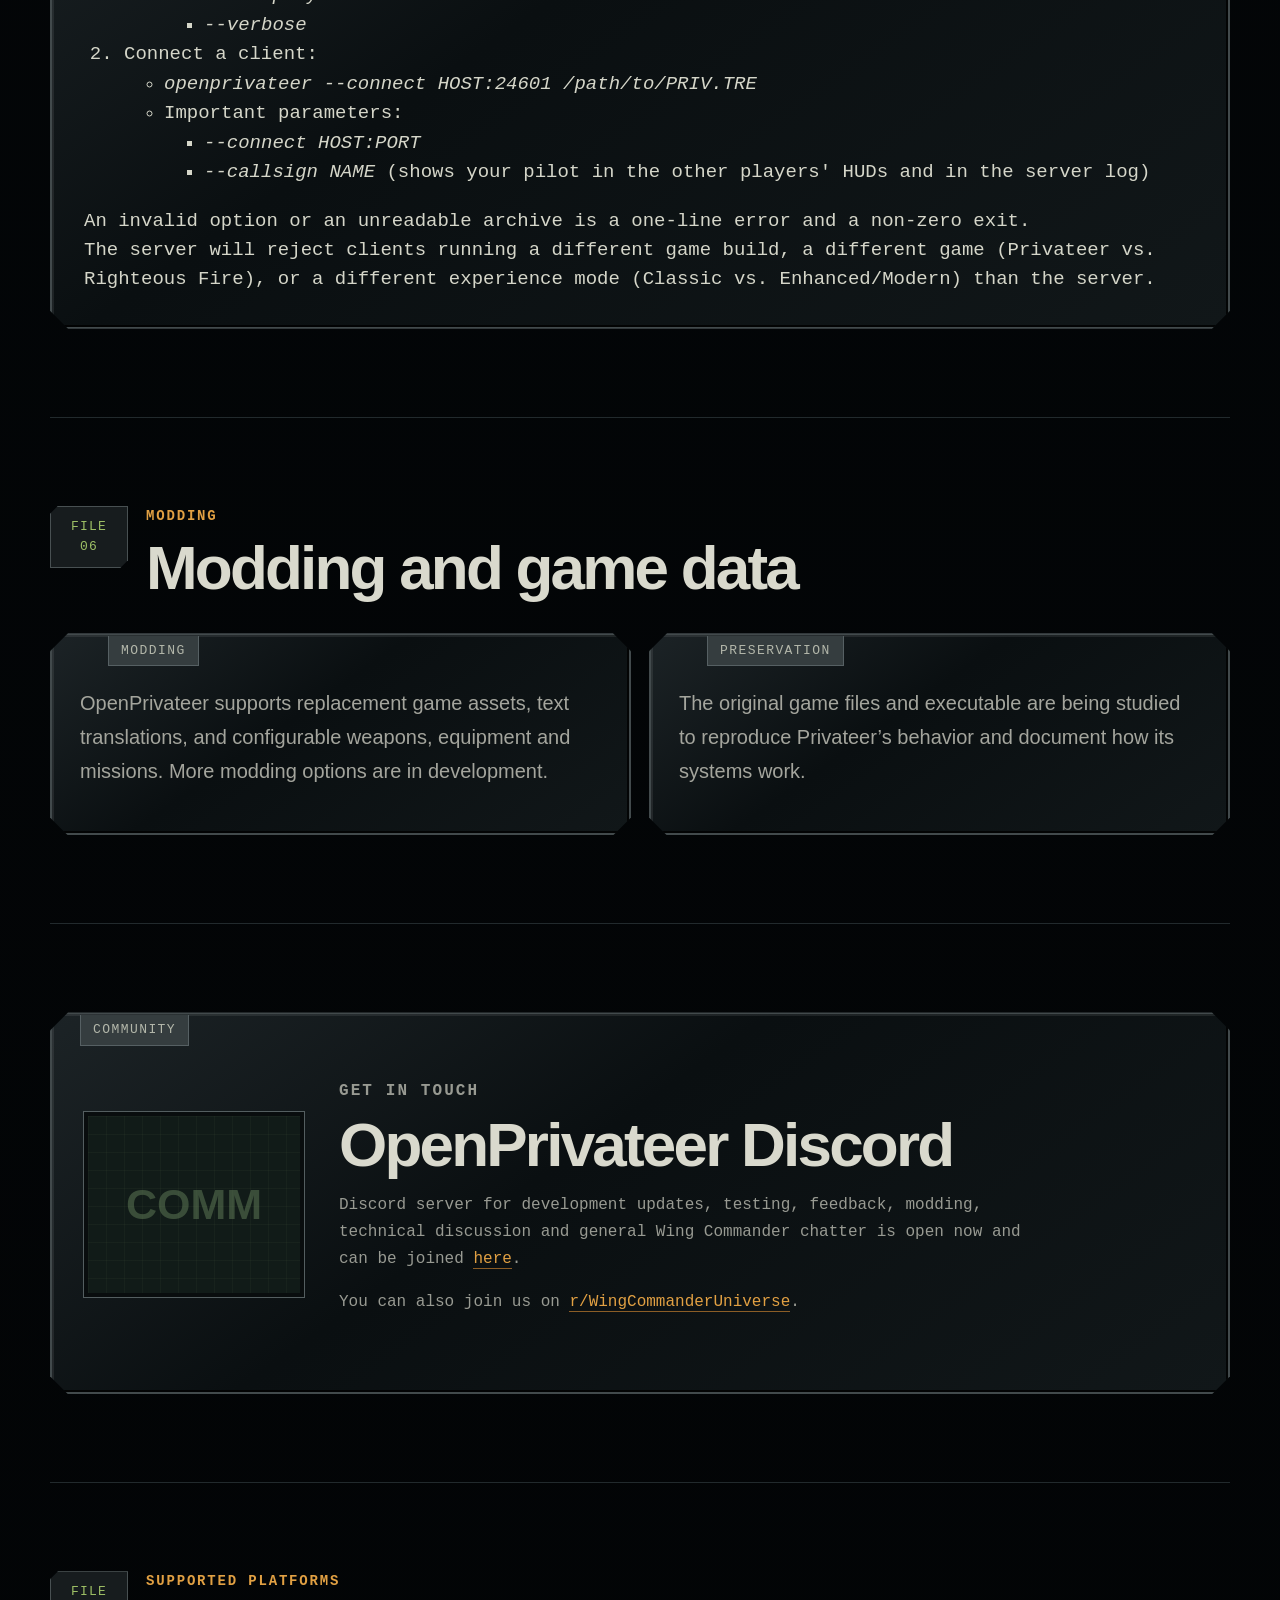
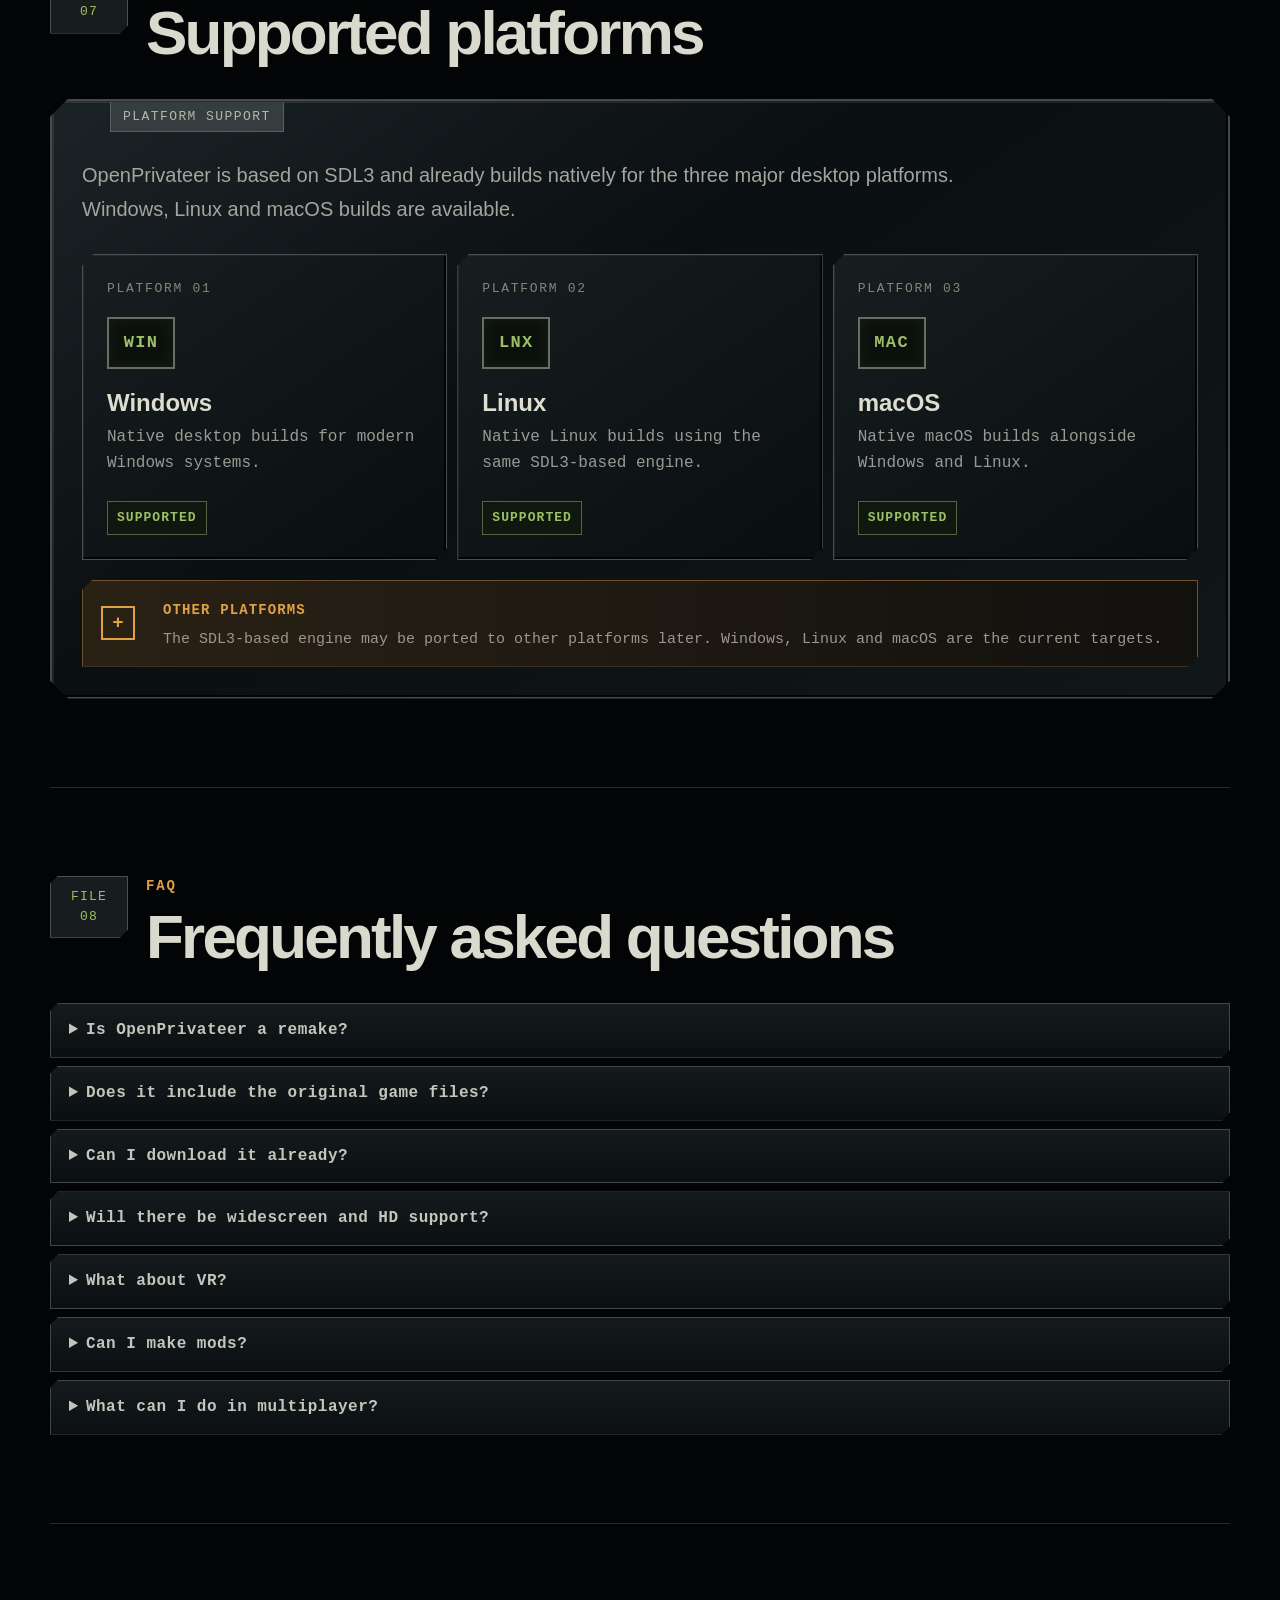
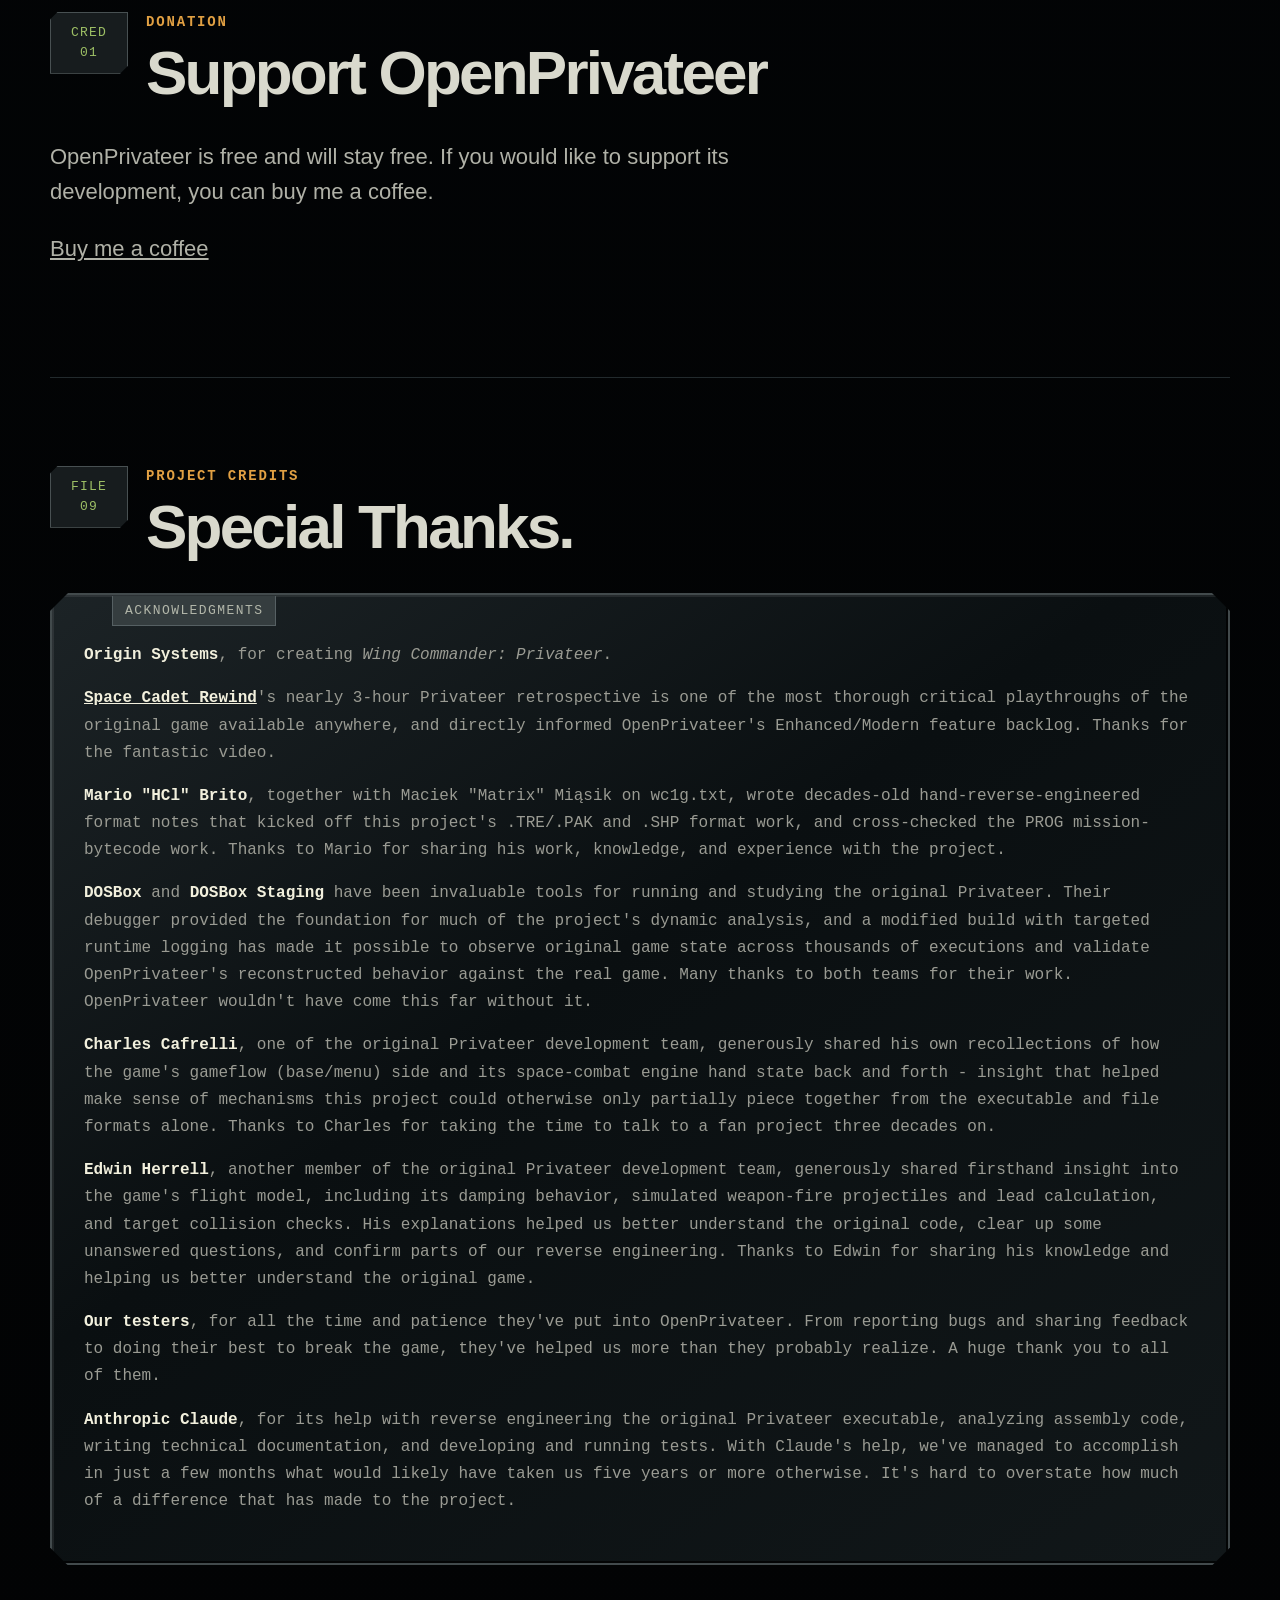
==== commit 78252221: "Add a macOS x86_64 download button and hide a download button when no recent release carries its fil" ====
--- a/index.html
+++ b/index.html
@@ -475,6 +475,7 @@
             <a data-asset="openprivateer-nightly-windows-x86_64.zip" href="https://github.com/schlangz/openprivateer-project/releases/latest/download/openprivateer-nightly-windows-x86_64.zip">WINDOWS x86_64</a>
             <a data-asset="openprivateer-nightly-linux-x86_64.zip" href="https://github.com/schlangz/openprivateer-project/releases/latest/download/openprivateer-nightly-linux-x86_64.zip">LINUX x86_64</a>
             <a data-asset="openprivateer-nightly-linux-arm64.zip" href="https://github.com/schlangz/openprivateer-project/releases/latest/download/openprivateer-nightly-linux-arm64.zip">LINUX ARM64</a>
+            <a data-asset="openprivateer-nightly-macos-x86_64.zip" href="https://github.com/schlangz/openprivateer-project/releases/latest/download/openprivateer-nightly-macos-x86_64.zip">MACOS x86_64</a>
             <a data-asset="openprivateer-nightly-macos-arm64.zip" href="https://github.com/schlangz/openprivateer-project/releases/latest/download/openprivateer-nightly-macos-arm64.zip">MACOS ARM64</a>
             <a href="https://github.com/schlangz/openprivateer-project/releases/latest">ALL RELEASES</a>
           </div>
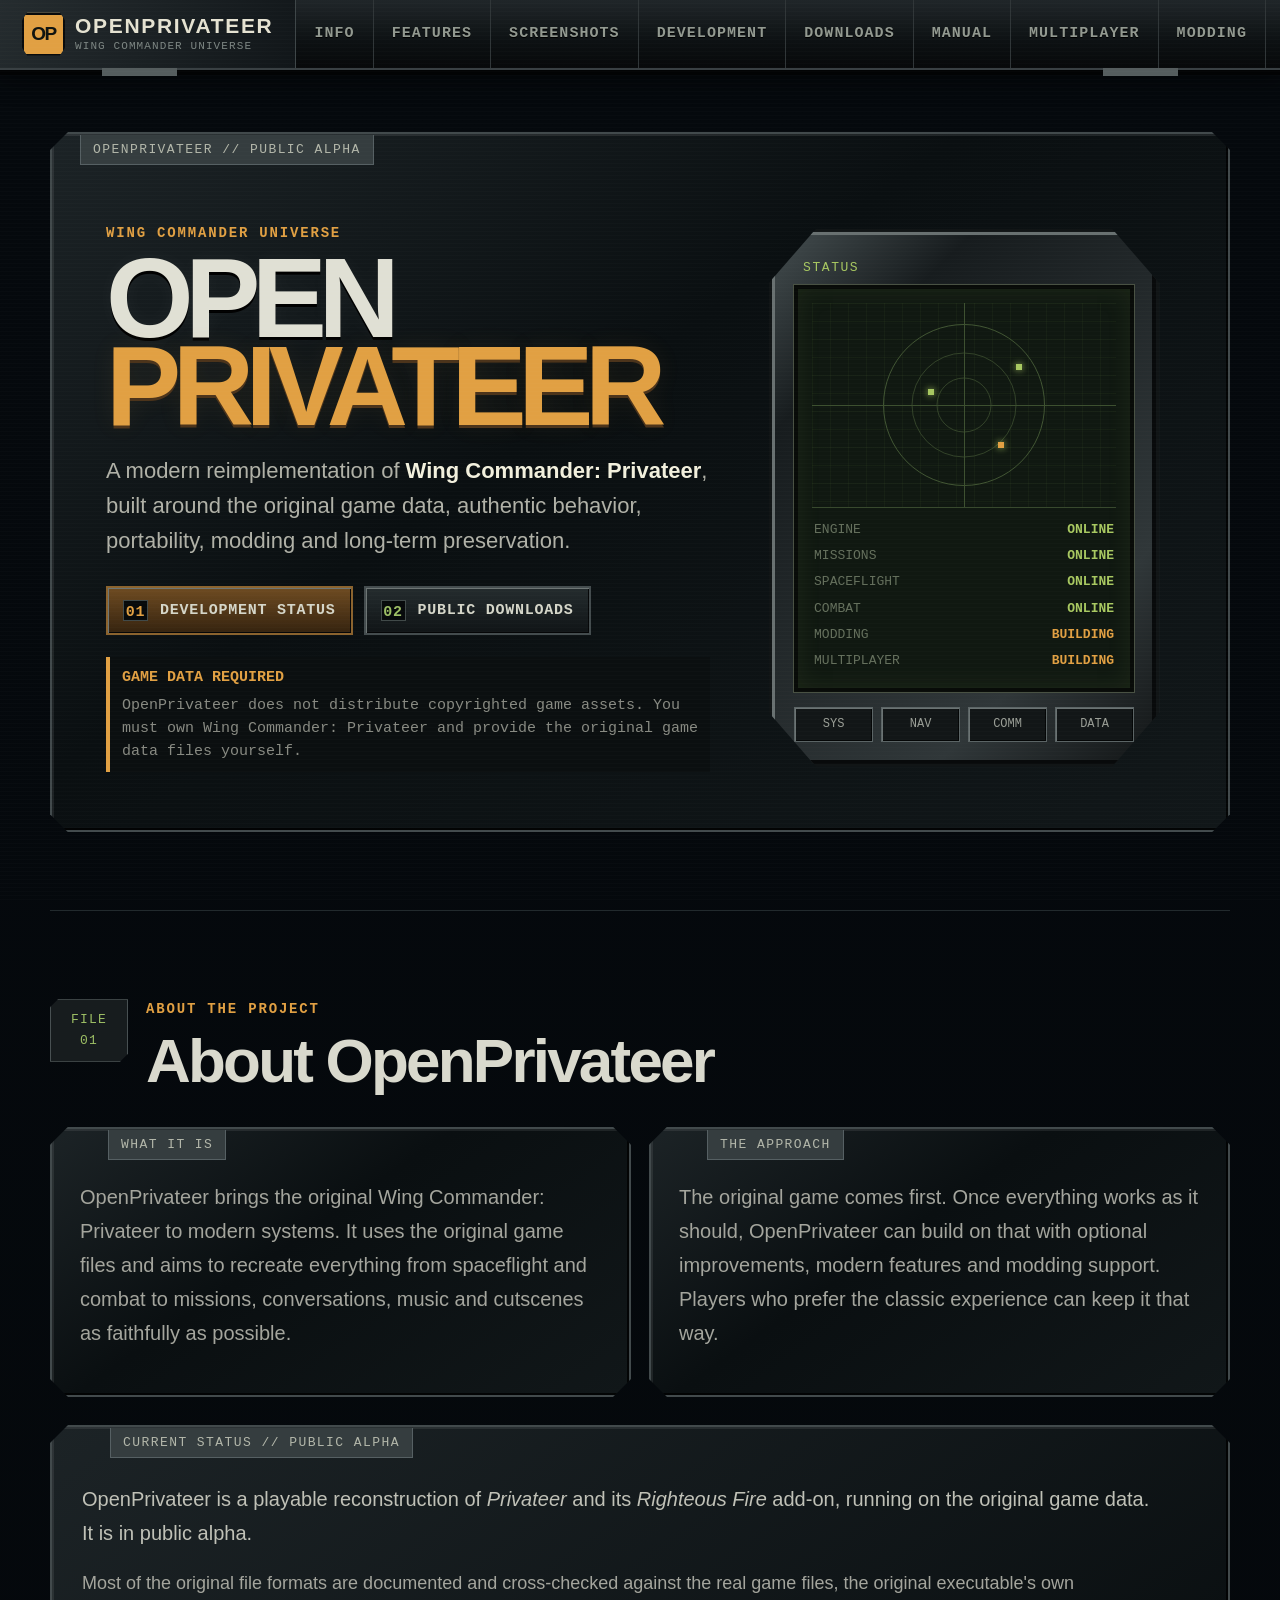
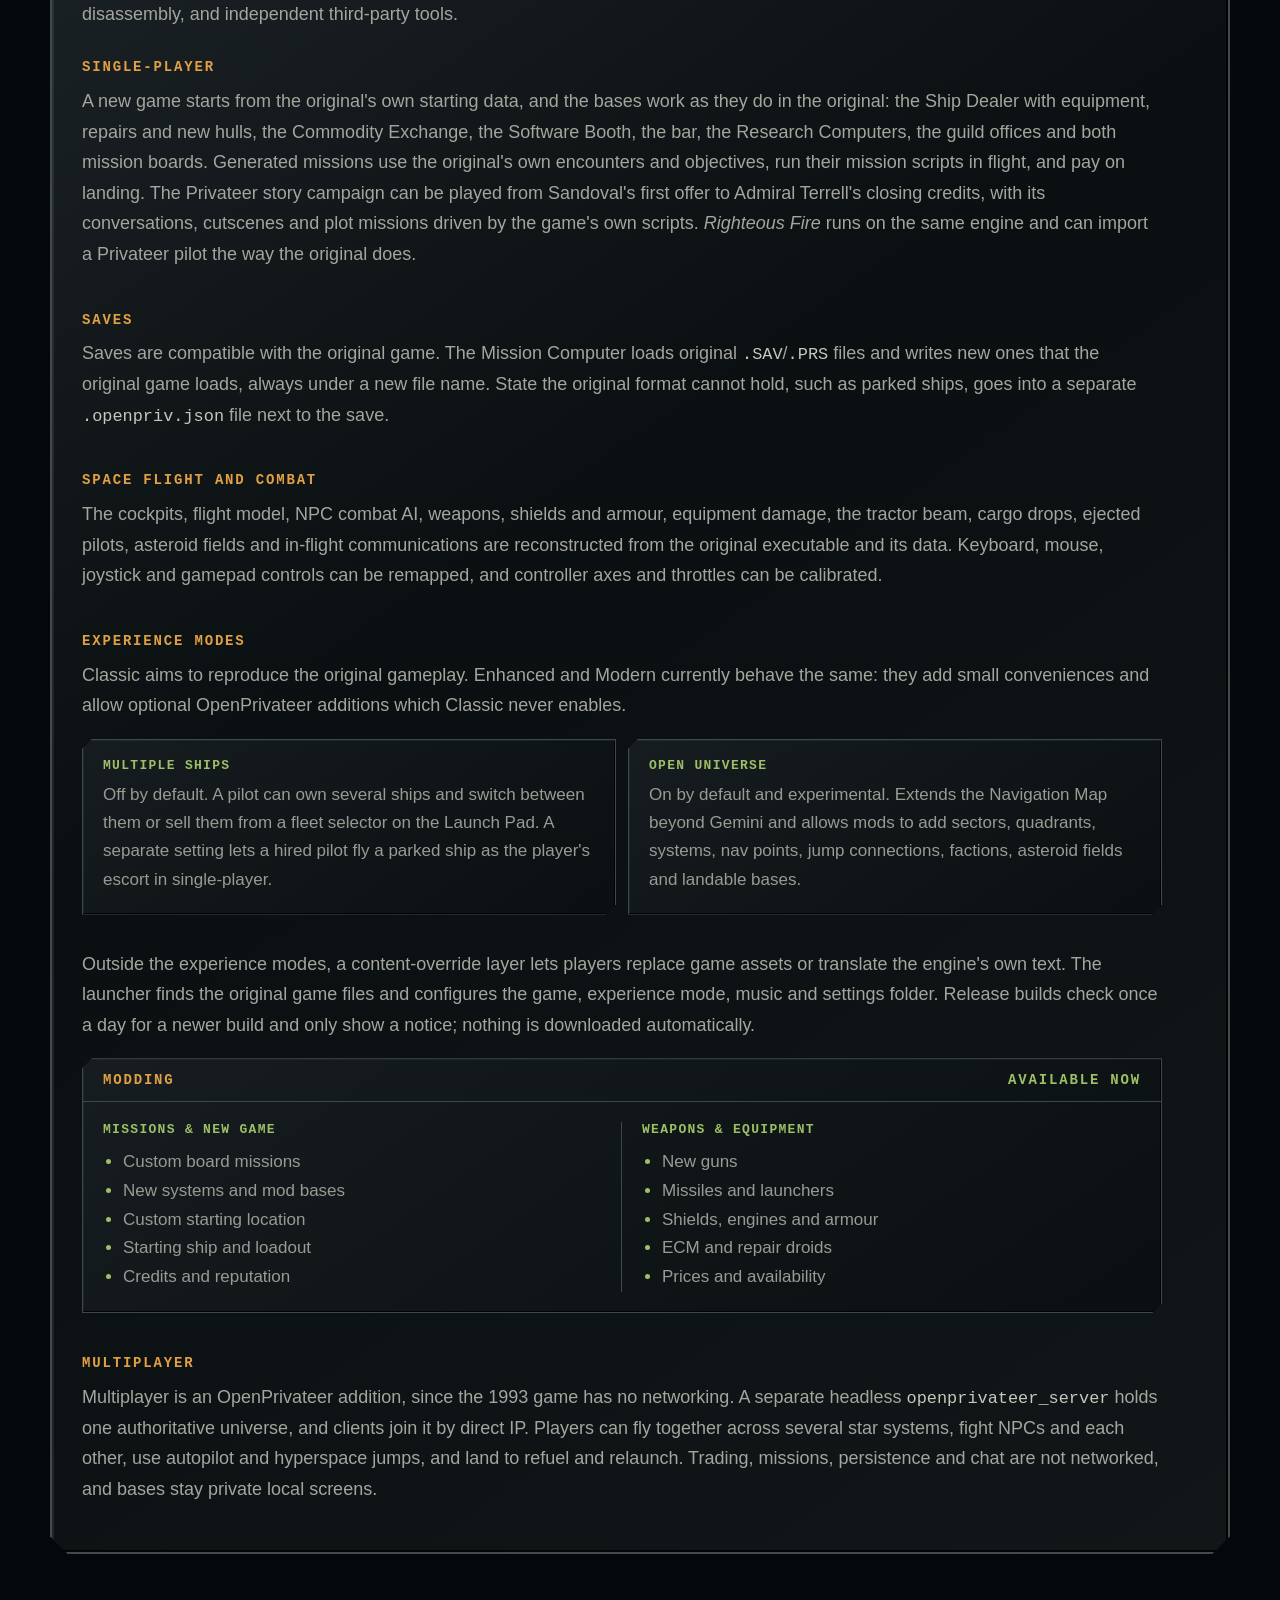
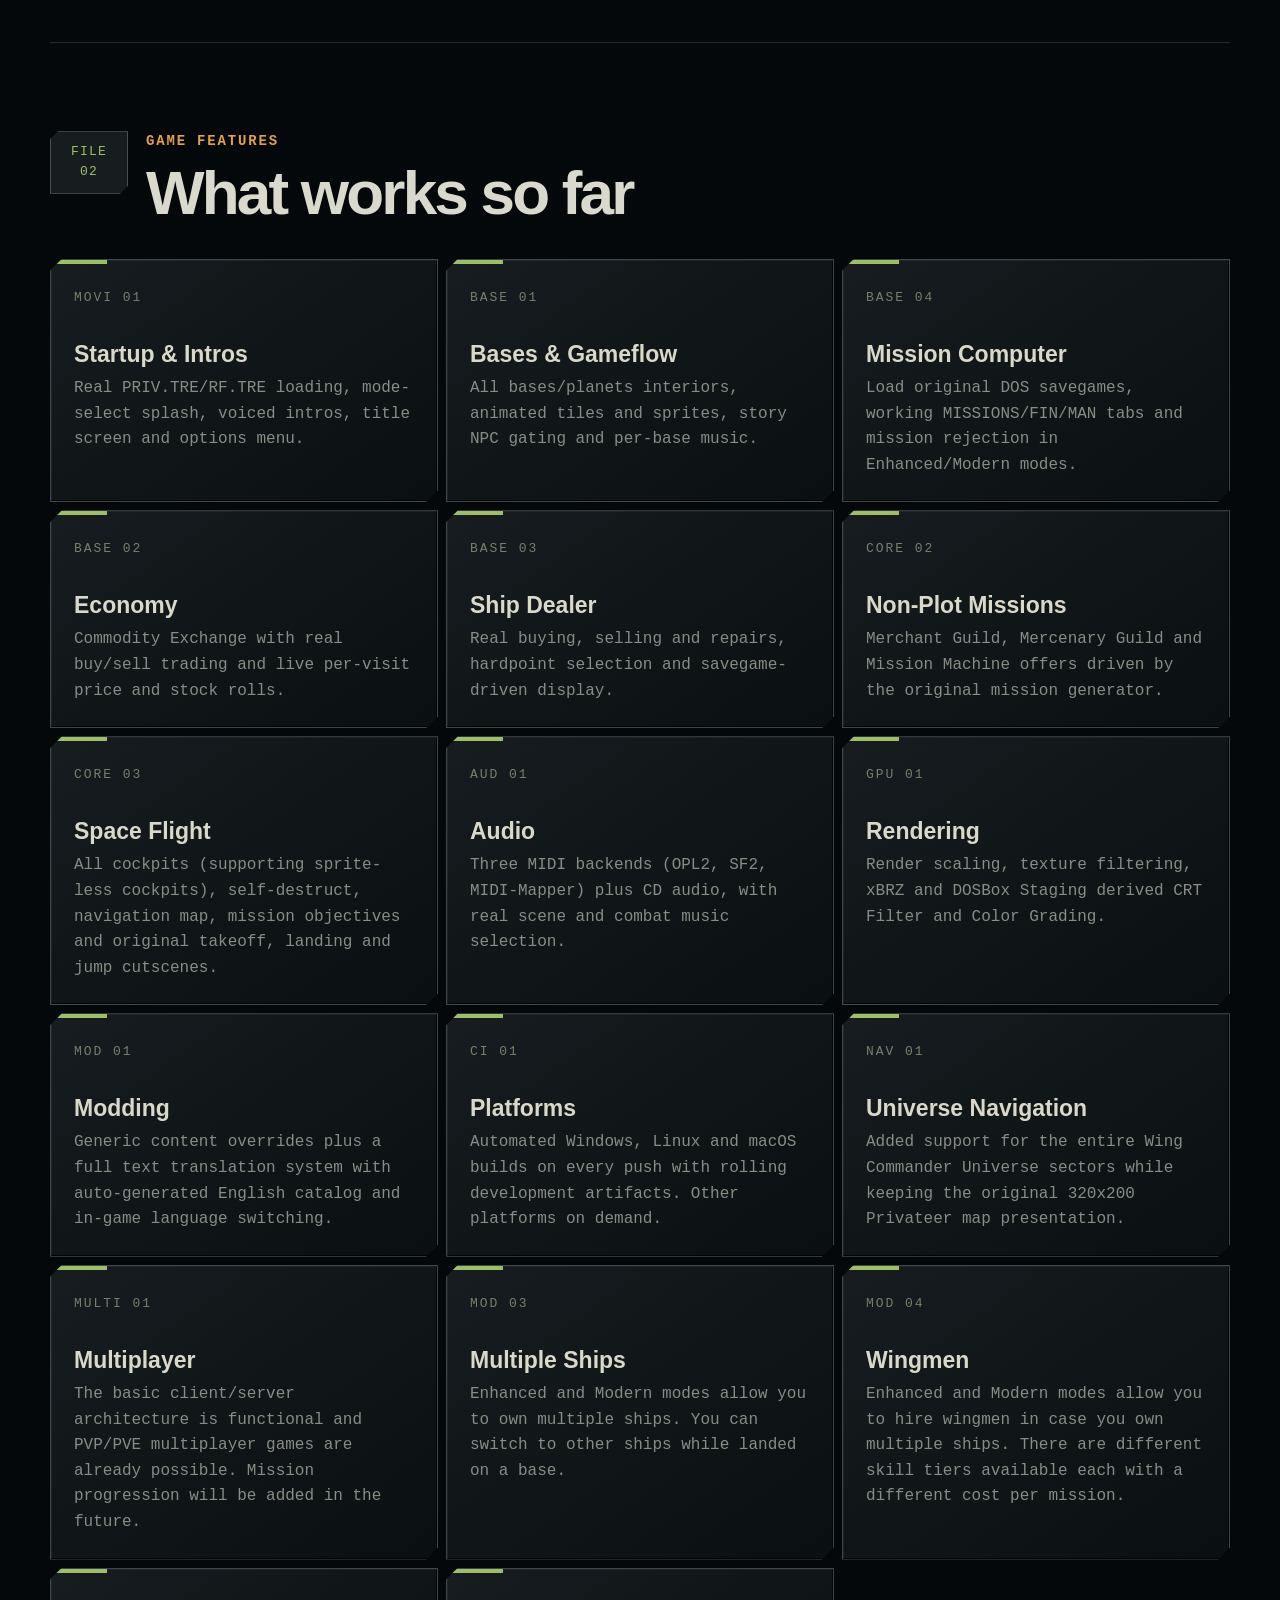
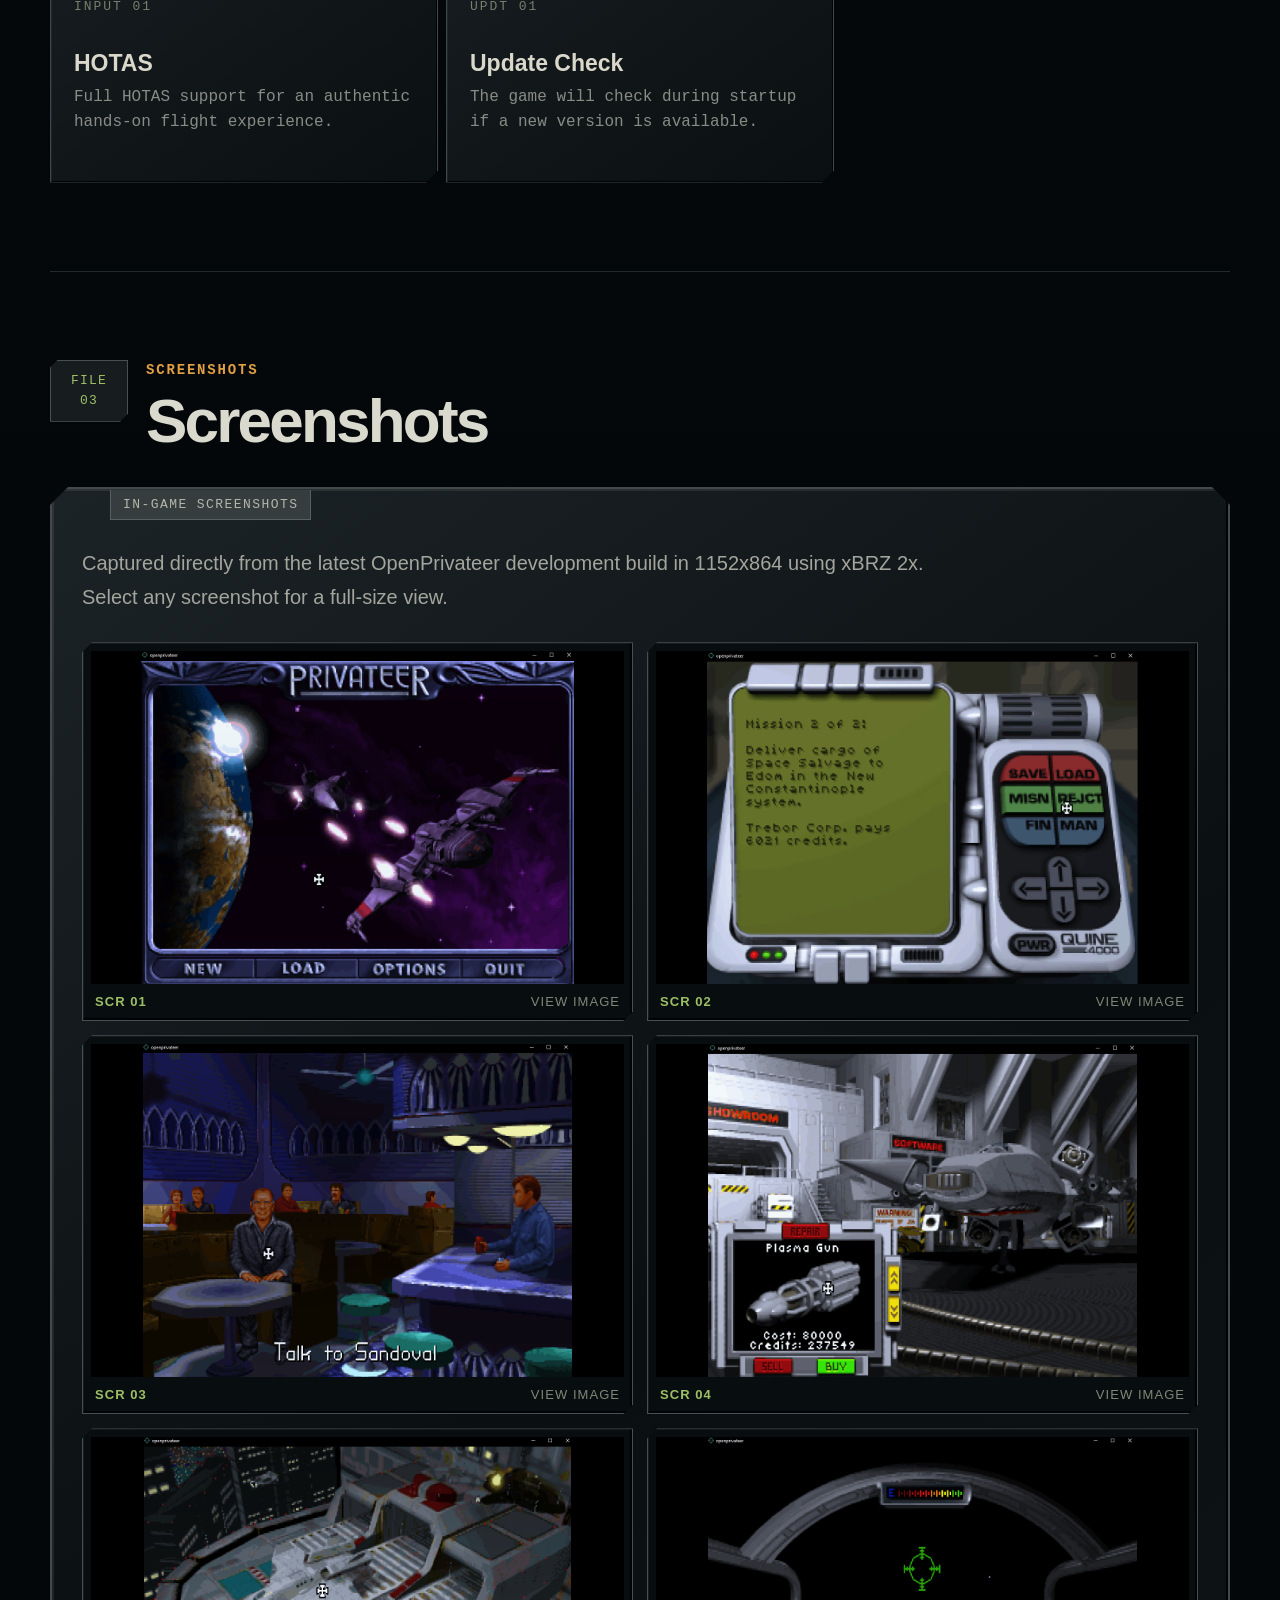
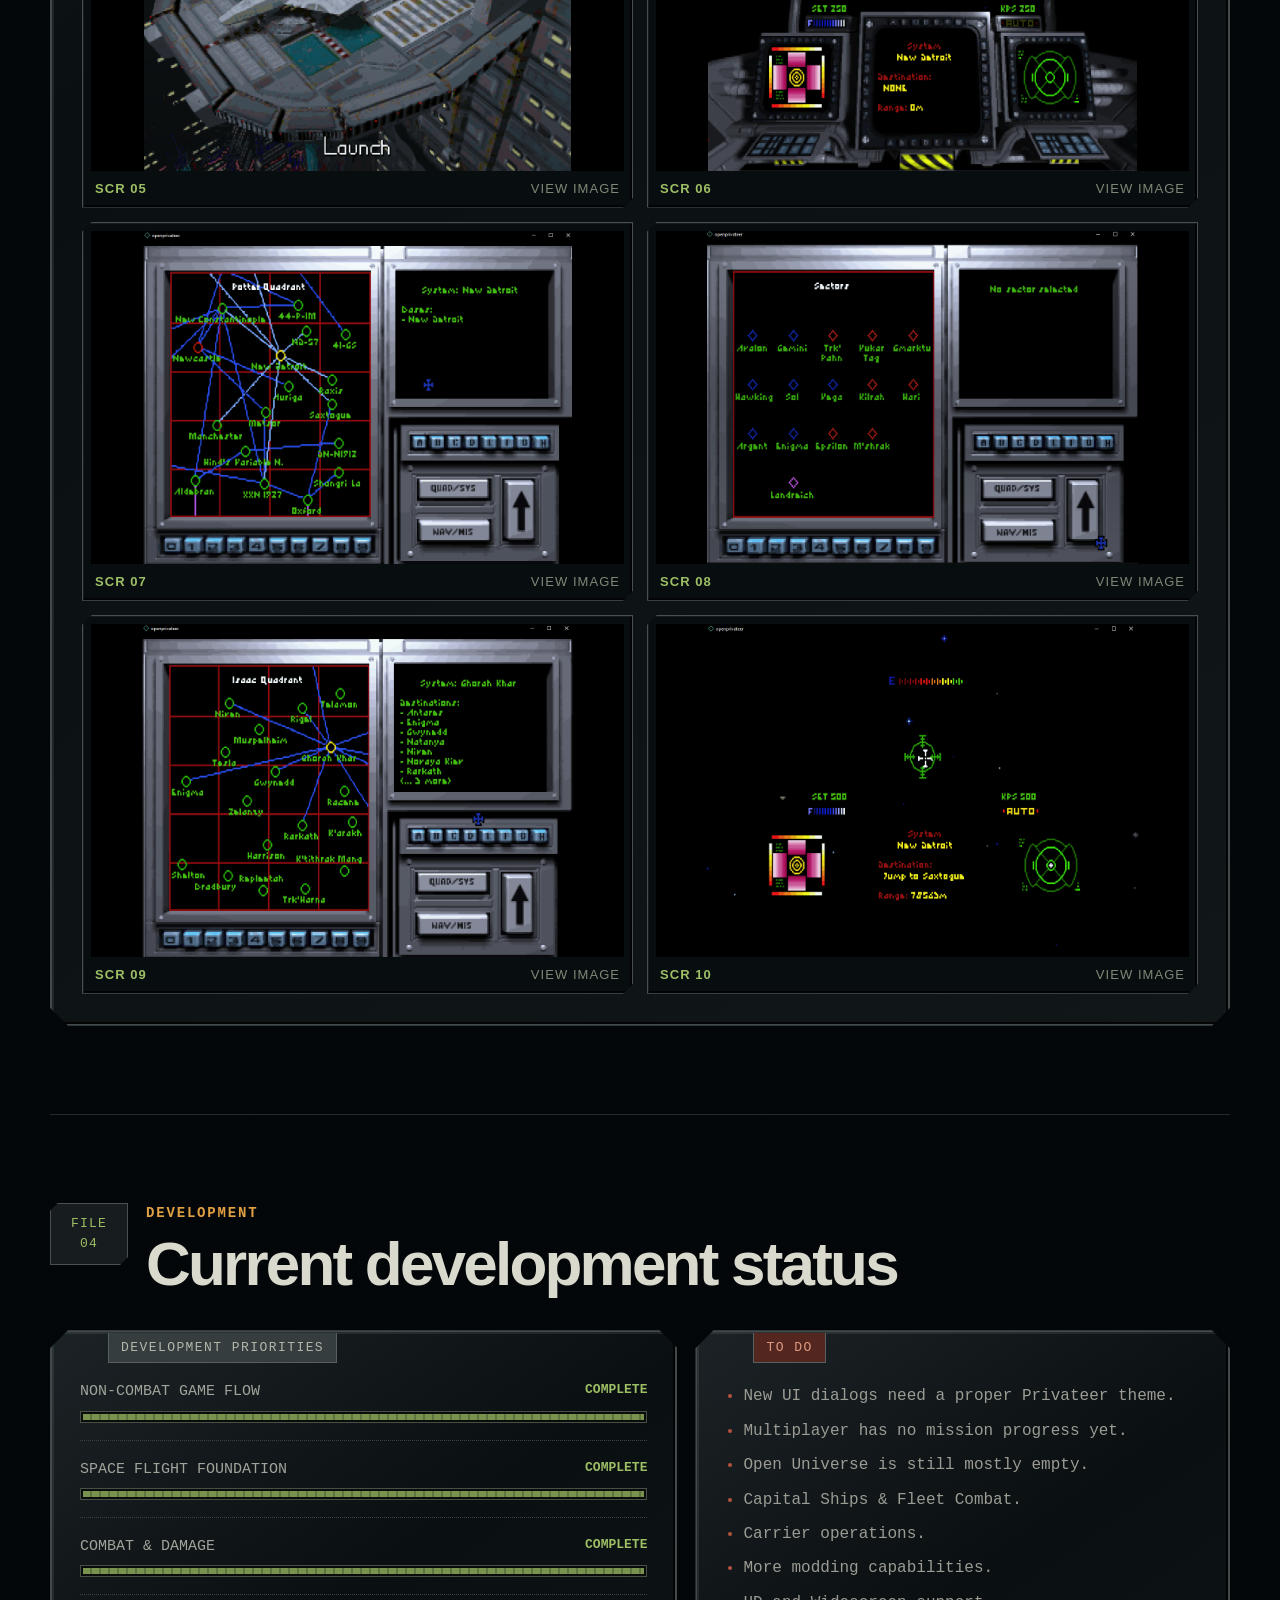
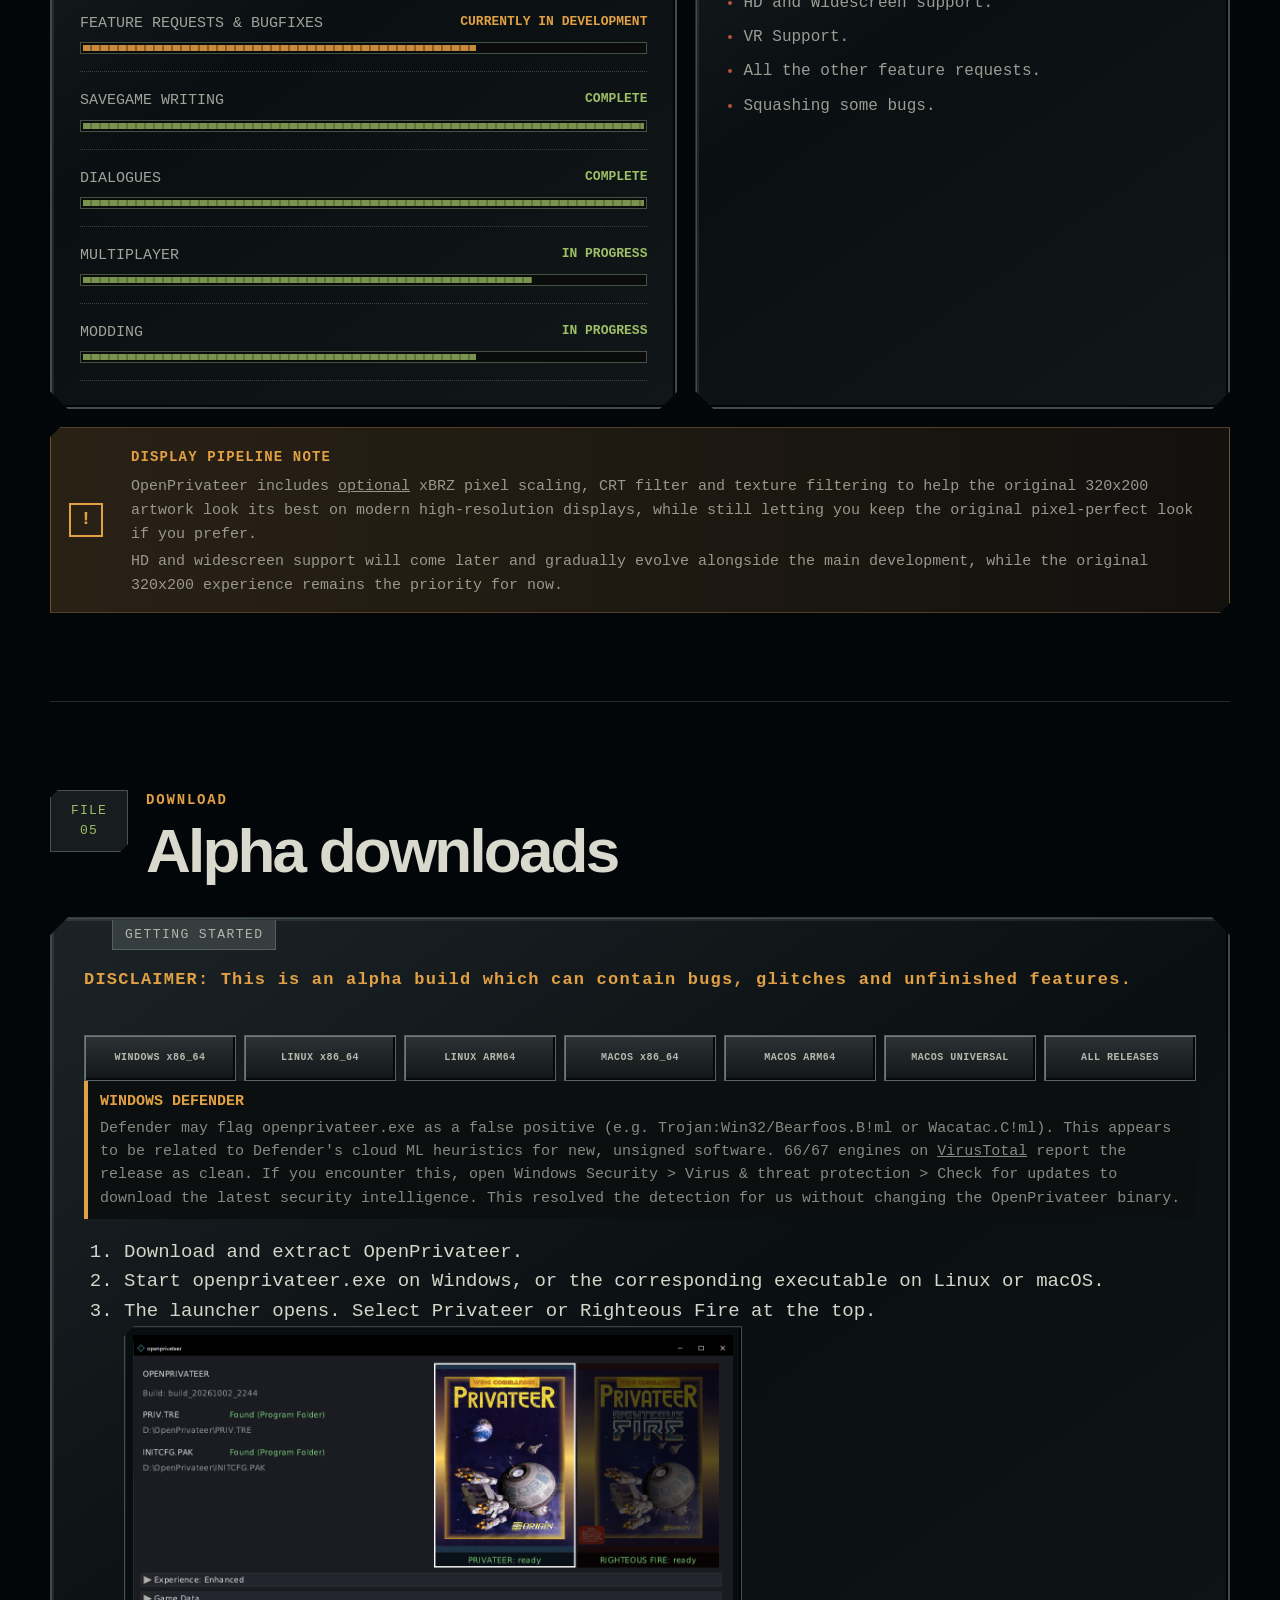
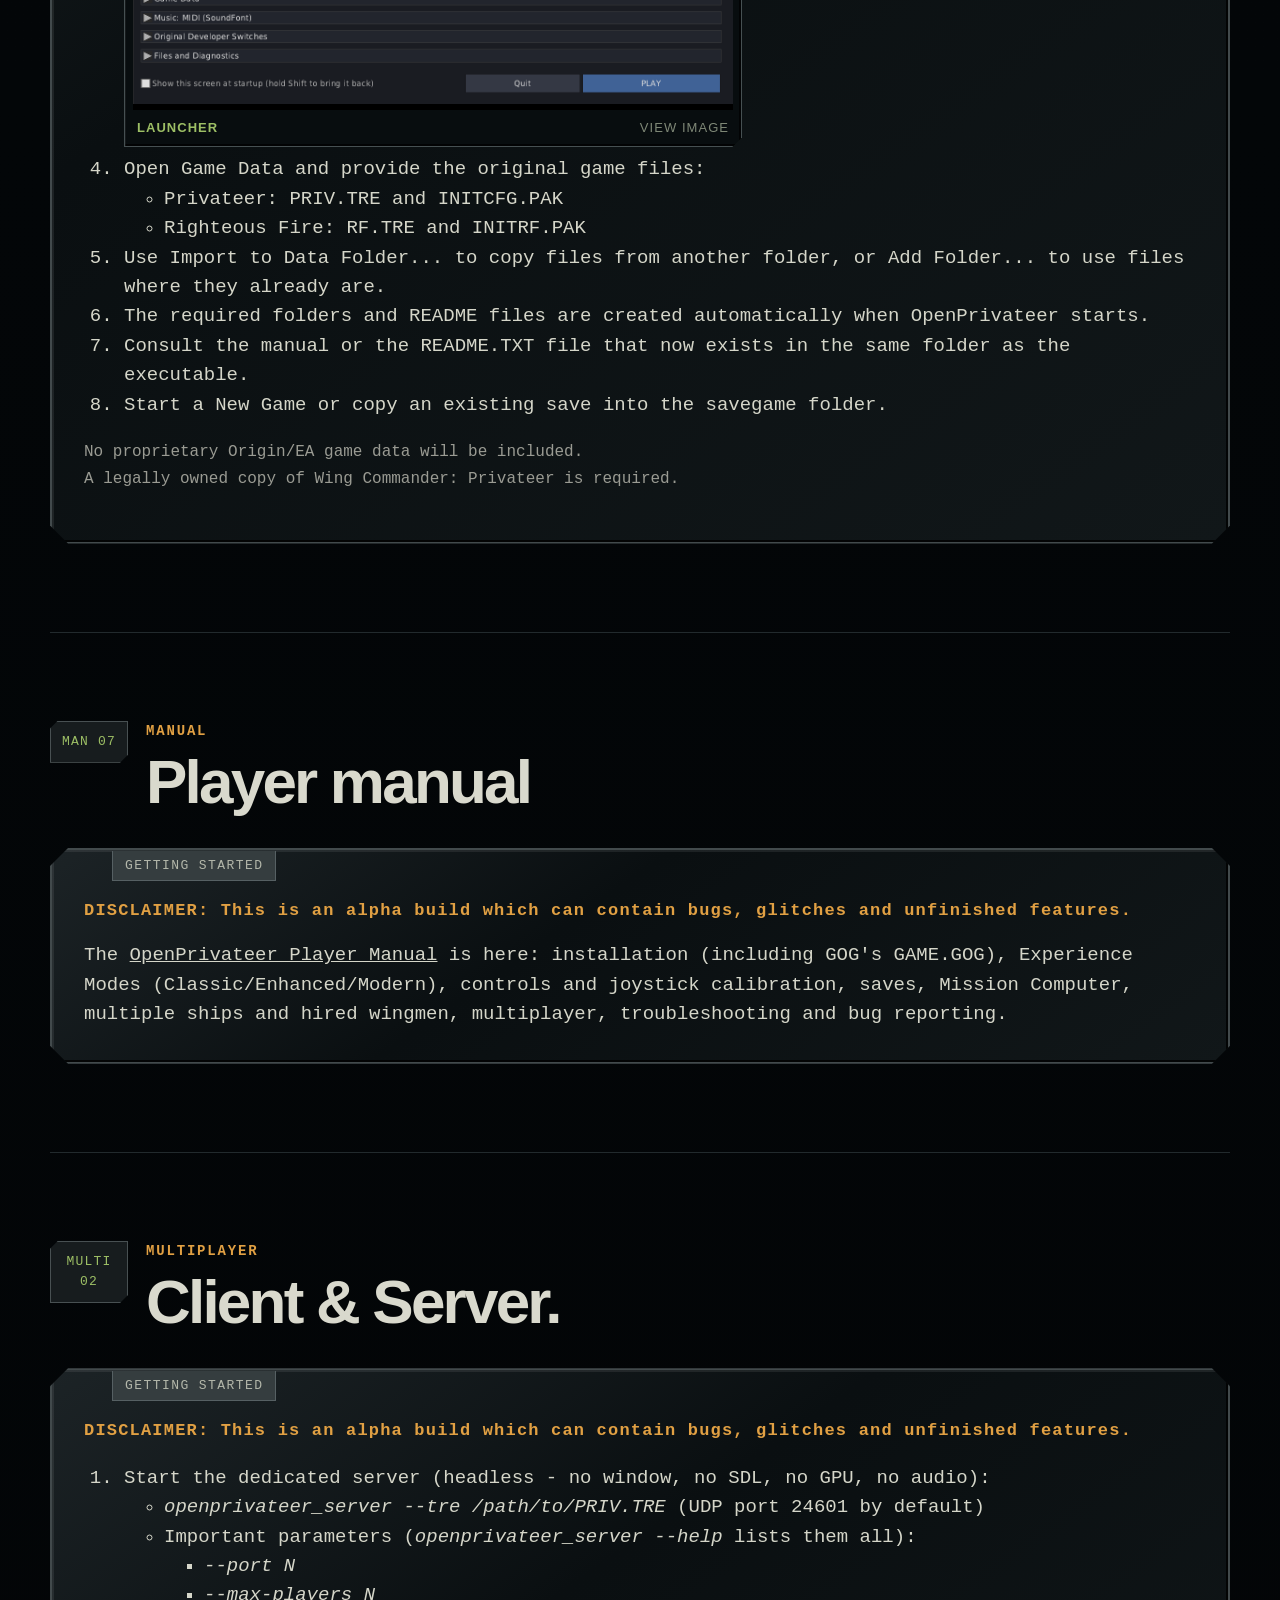
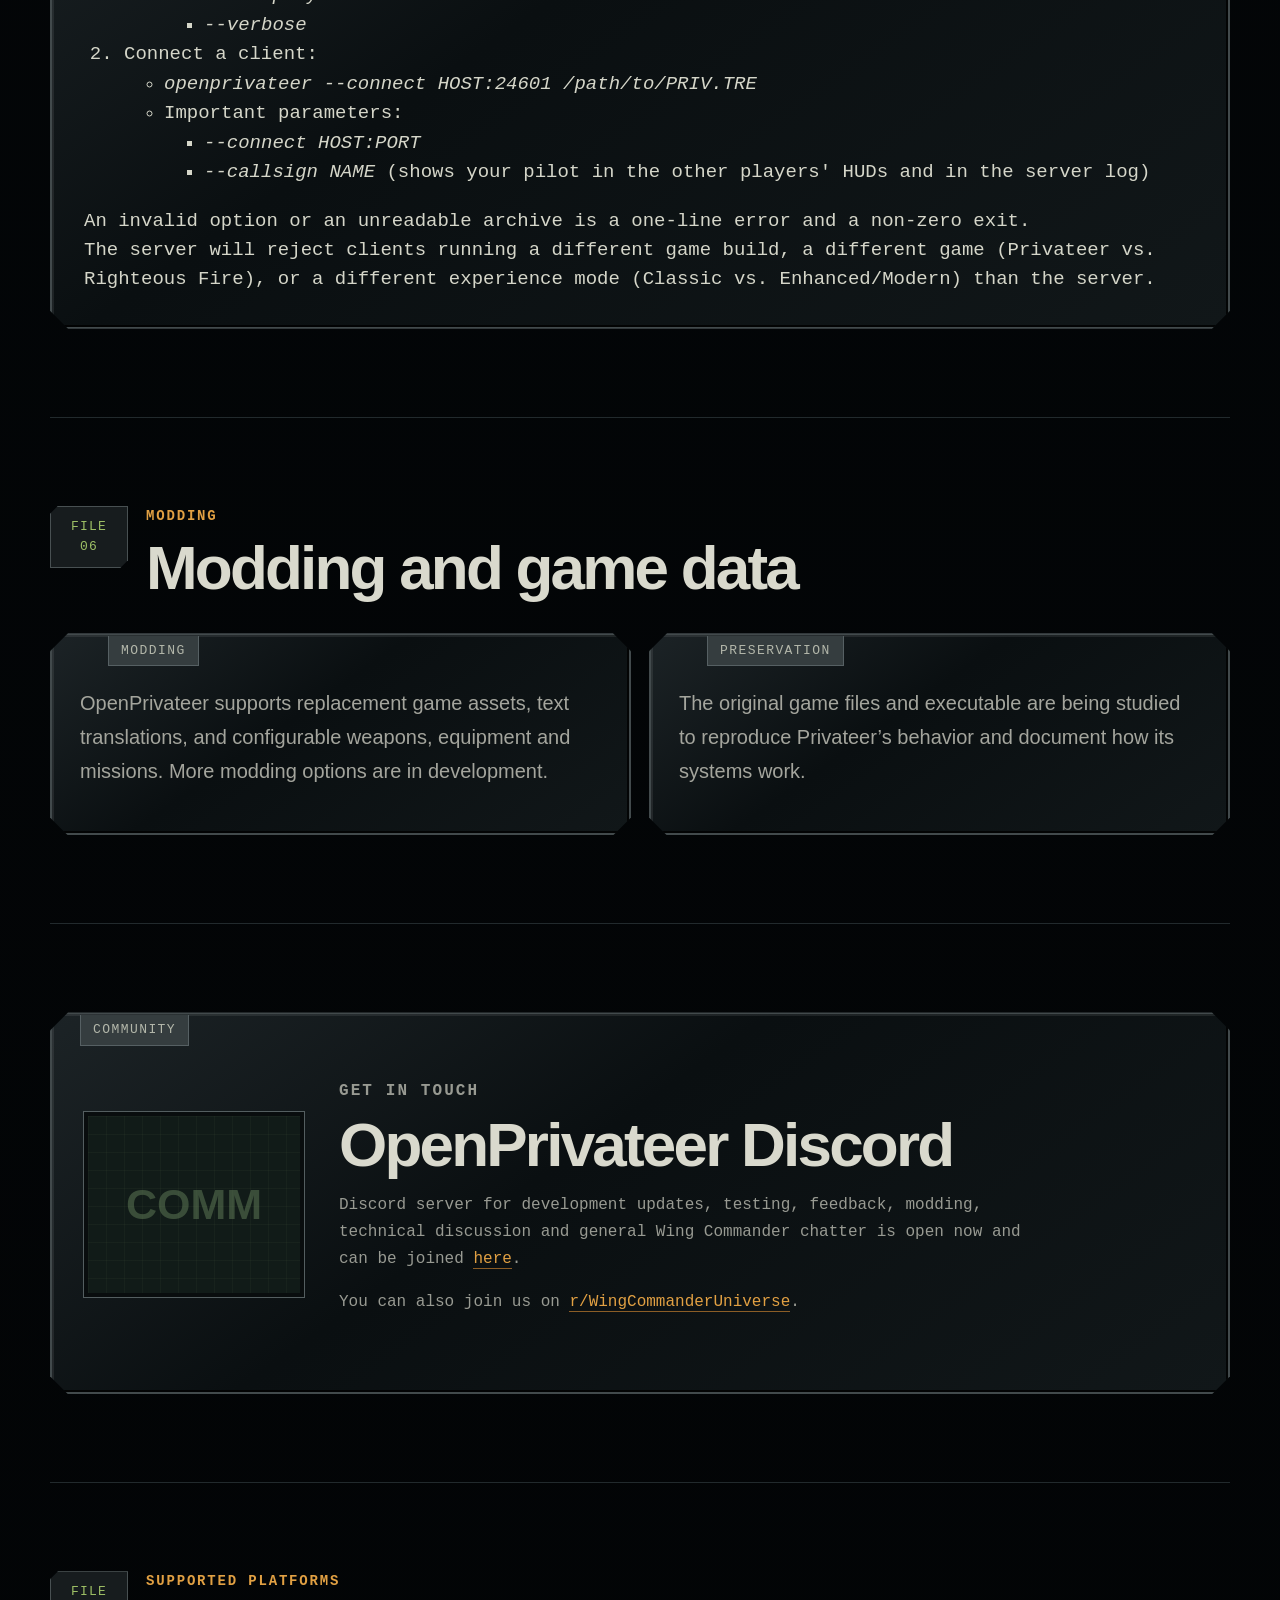
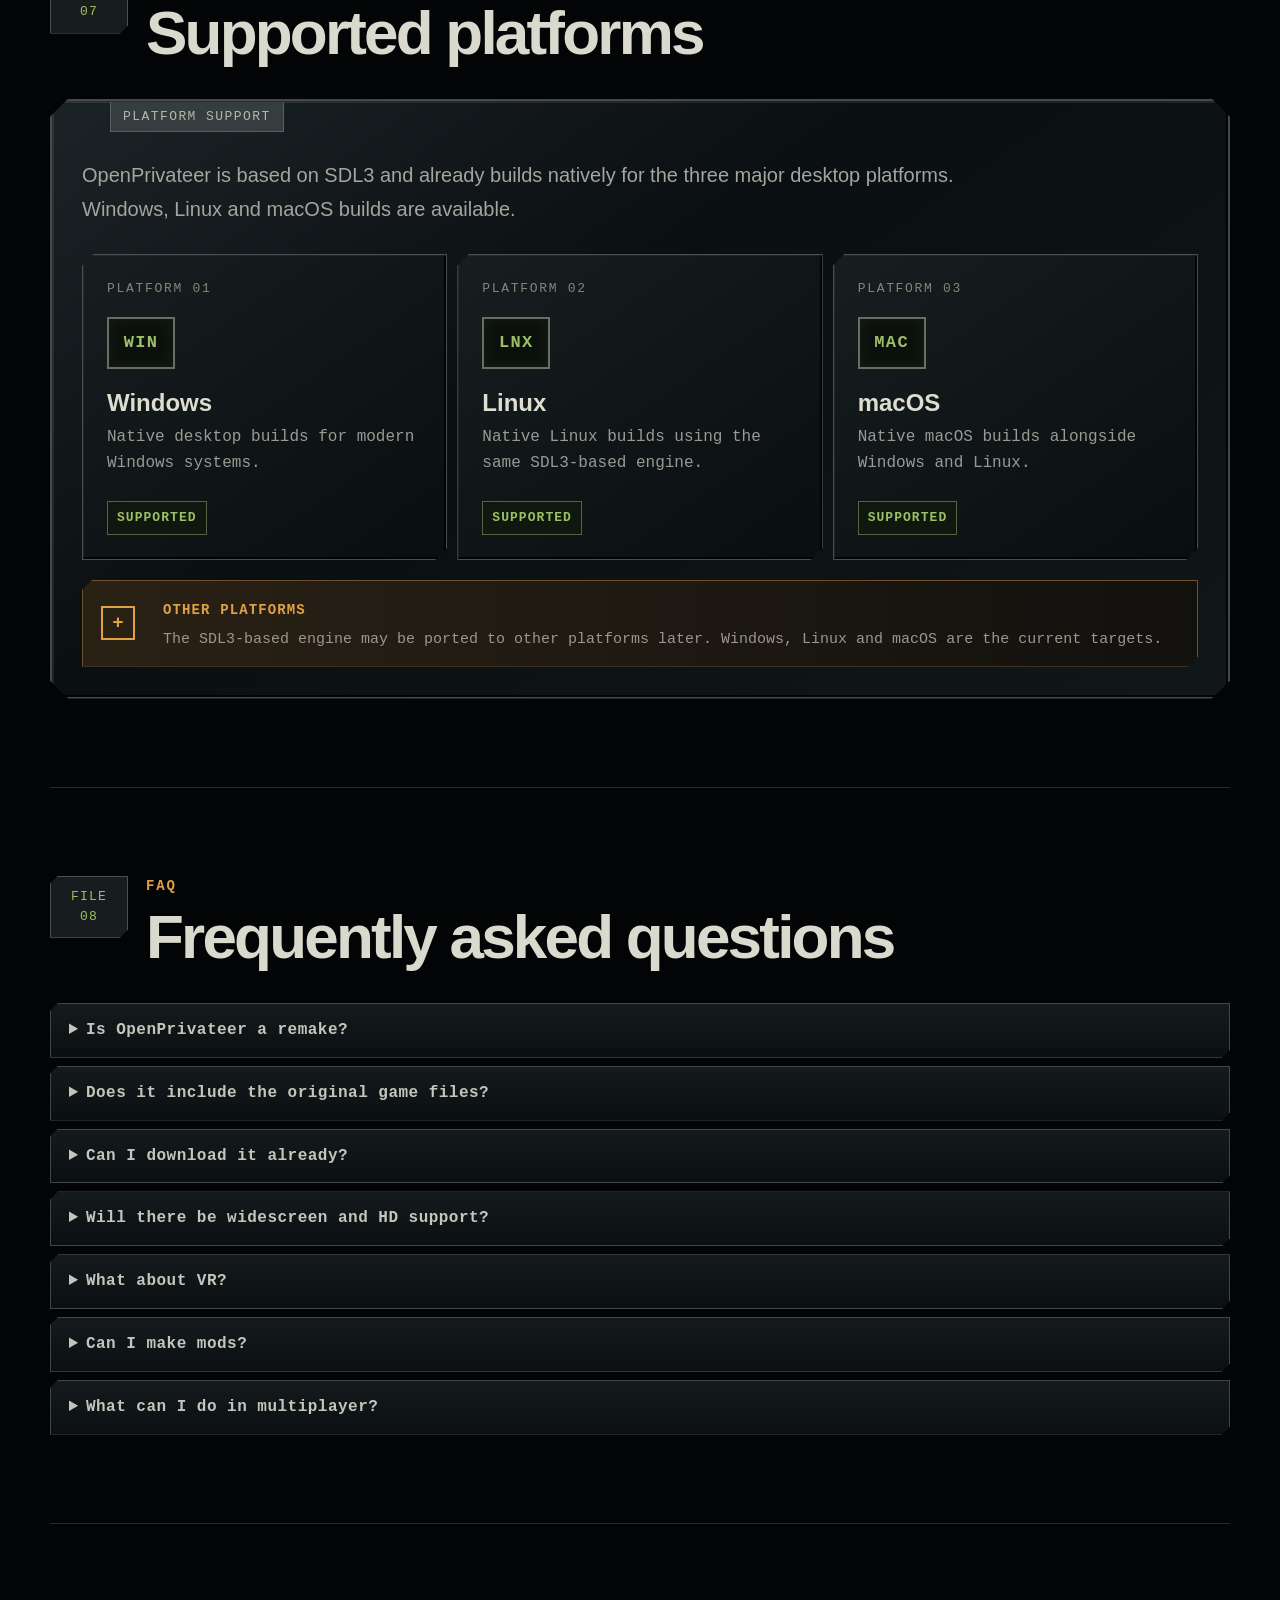
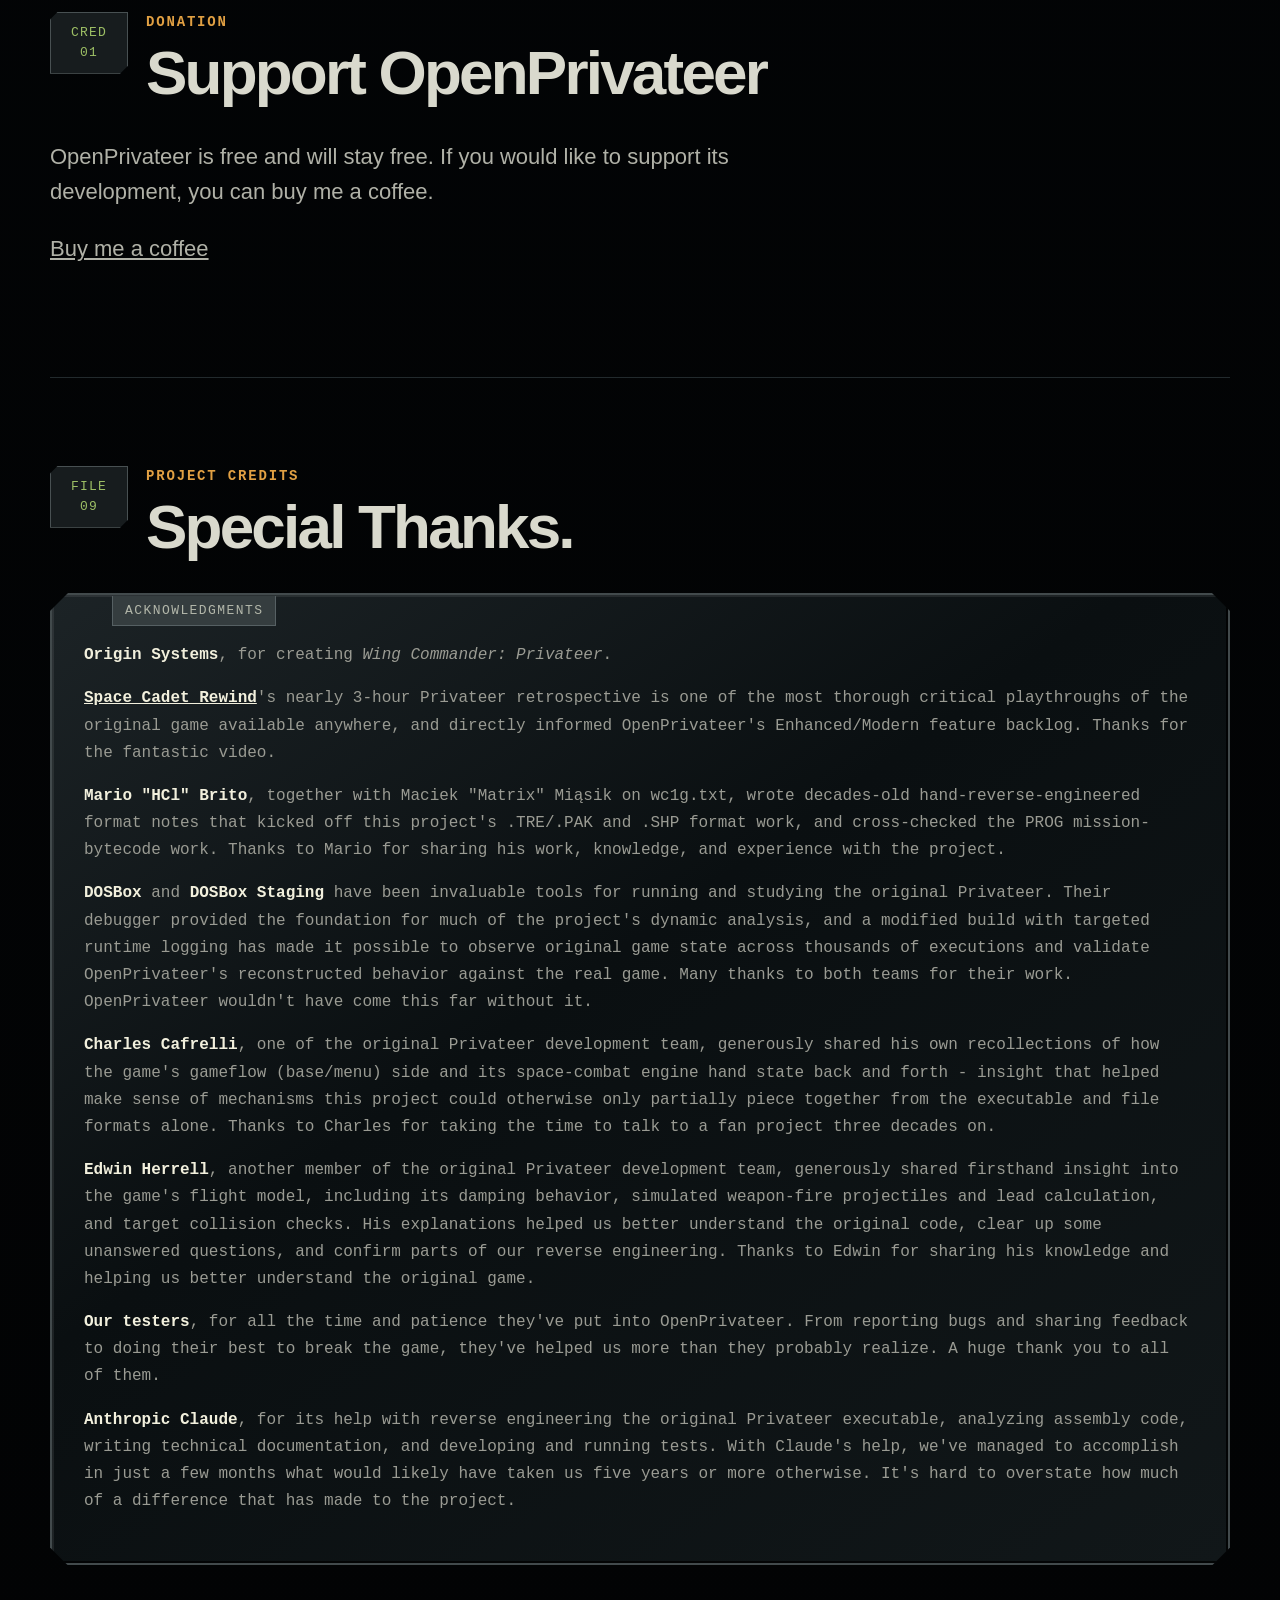
==== commit deeb80b1: "Add a macOS universal download button: the release now carries a universal macOS archive (arm64 and " ====
--- a/index.html
+++ b/index.html
@@ -477,6 +477,7 @@
             <a data-asset="openprivateer-nightly-linux-arm64.zip" href="https://github.com/schlangz/openprivateer-project/releases/latest/download/openprivateer-nightly-linux-arm64.zip">LINUX ARM64</a>
             <a data-asset="openprivateer-nightly-macos-x86_64.zip" href="https://github.com/schlangz/openprivateer-project/releases/latest/download/openprivateer-nightly-macos-x86_64.zip">MACOS x86_64</a>
             <a data-asset="openprivateer-nightly-macos-arm64.zip" href="https://github.com/schlangz/openprivateer-project/releases/latest/download/openprivateer-nightly-macos-arm64.zip">MACOS ARM64</a>
+            <a data-asset="openprivateer-nightly-macos-universal.zip" href="https://github.com/schlangz/openprivateer-project/releases/latest/download/openprivateer-nightly-macos-universal.zip">MACOS UNIVERSAL</a>
             <a href="https://github.com/schlangz/openprivateer-project/releases/latest">ALL RELEASES</a>
           </div>
           <div class="legal-strip stacked">
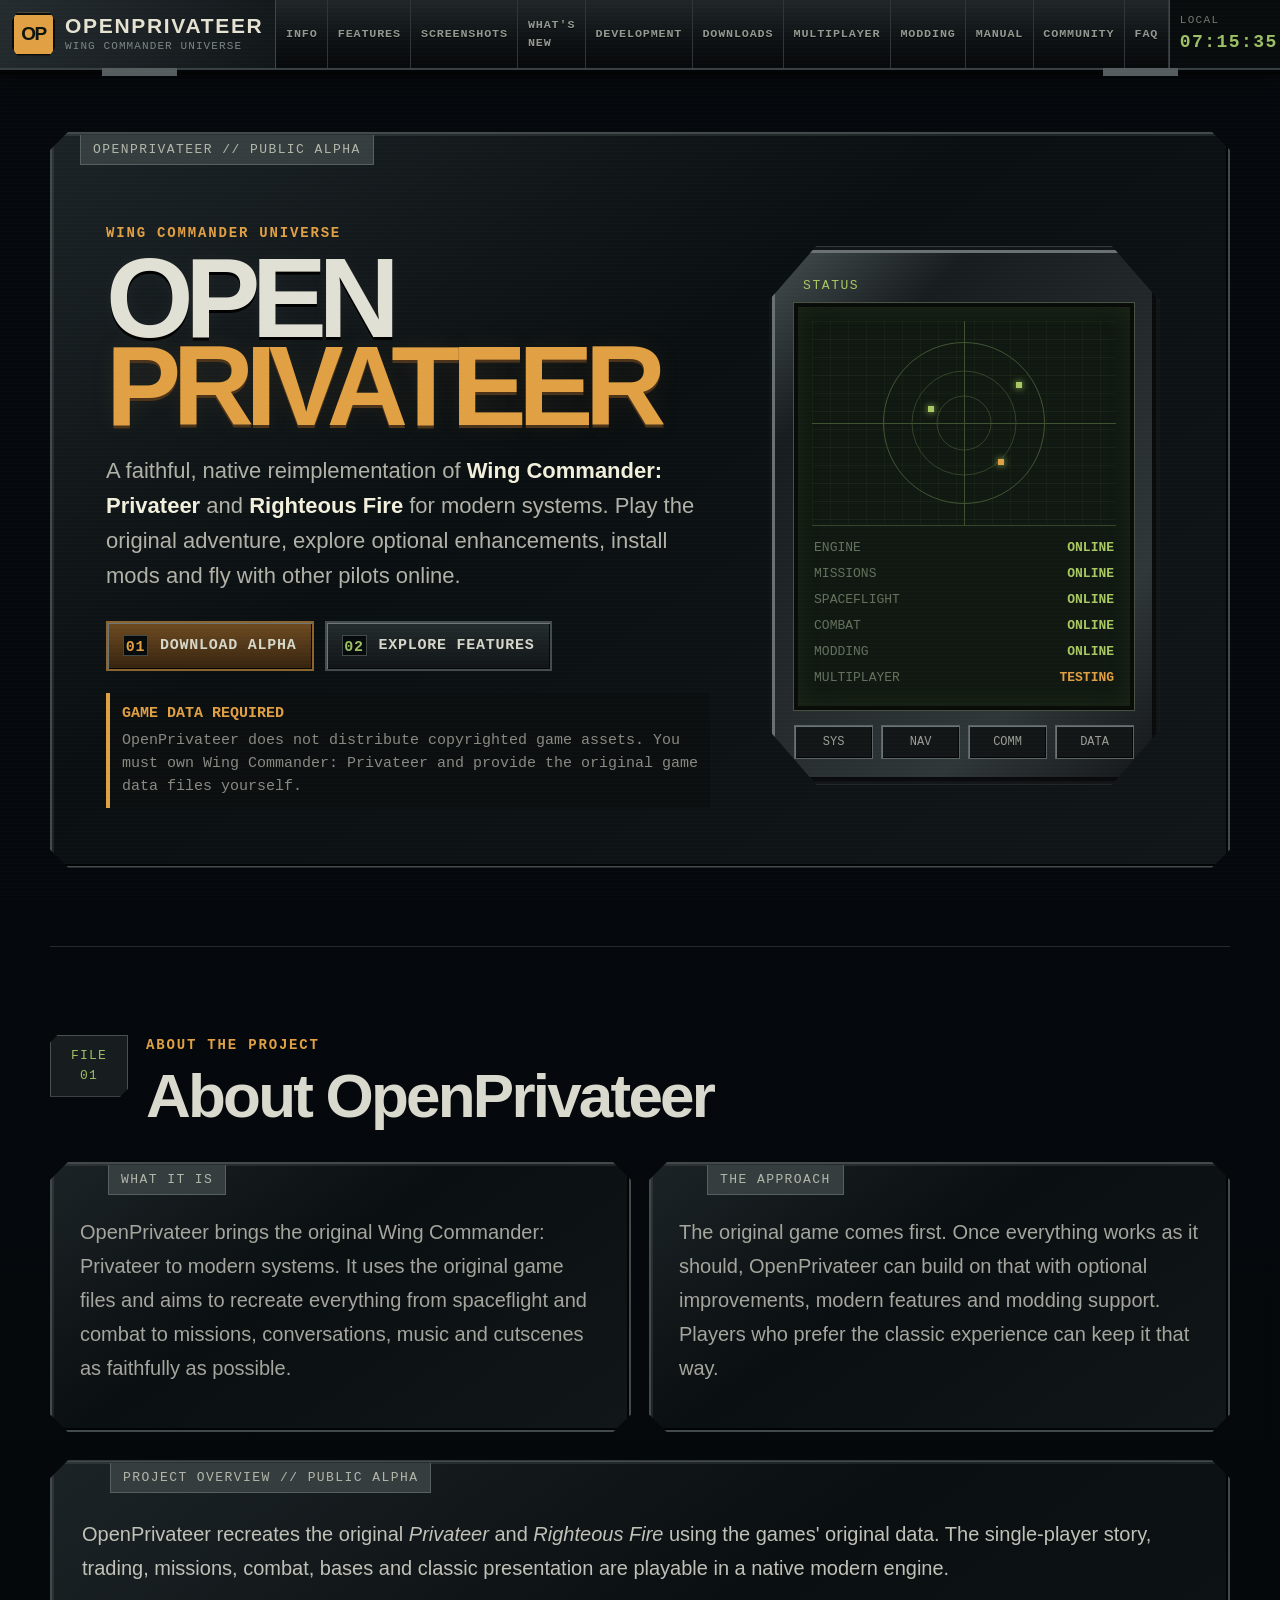
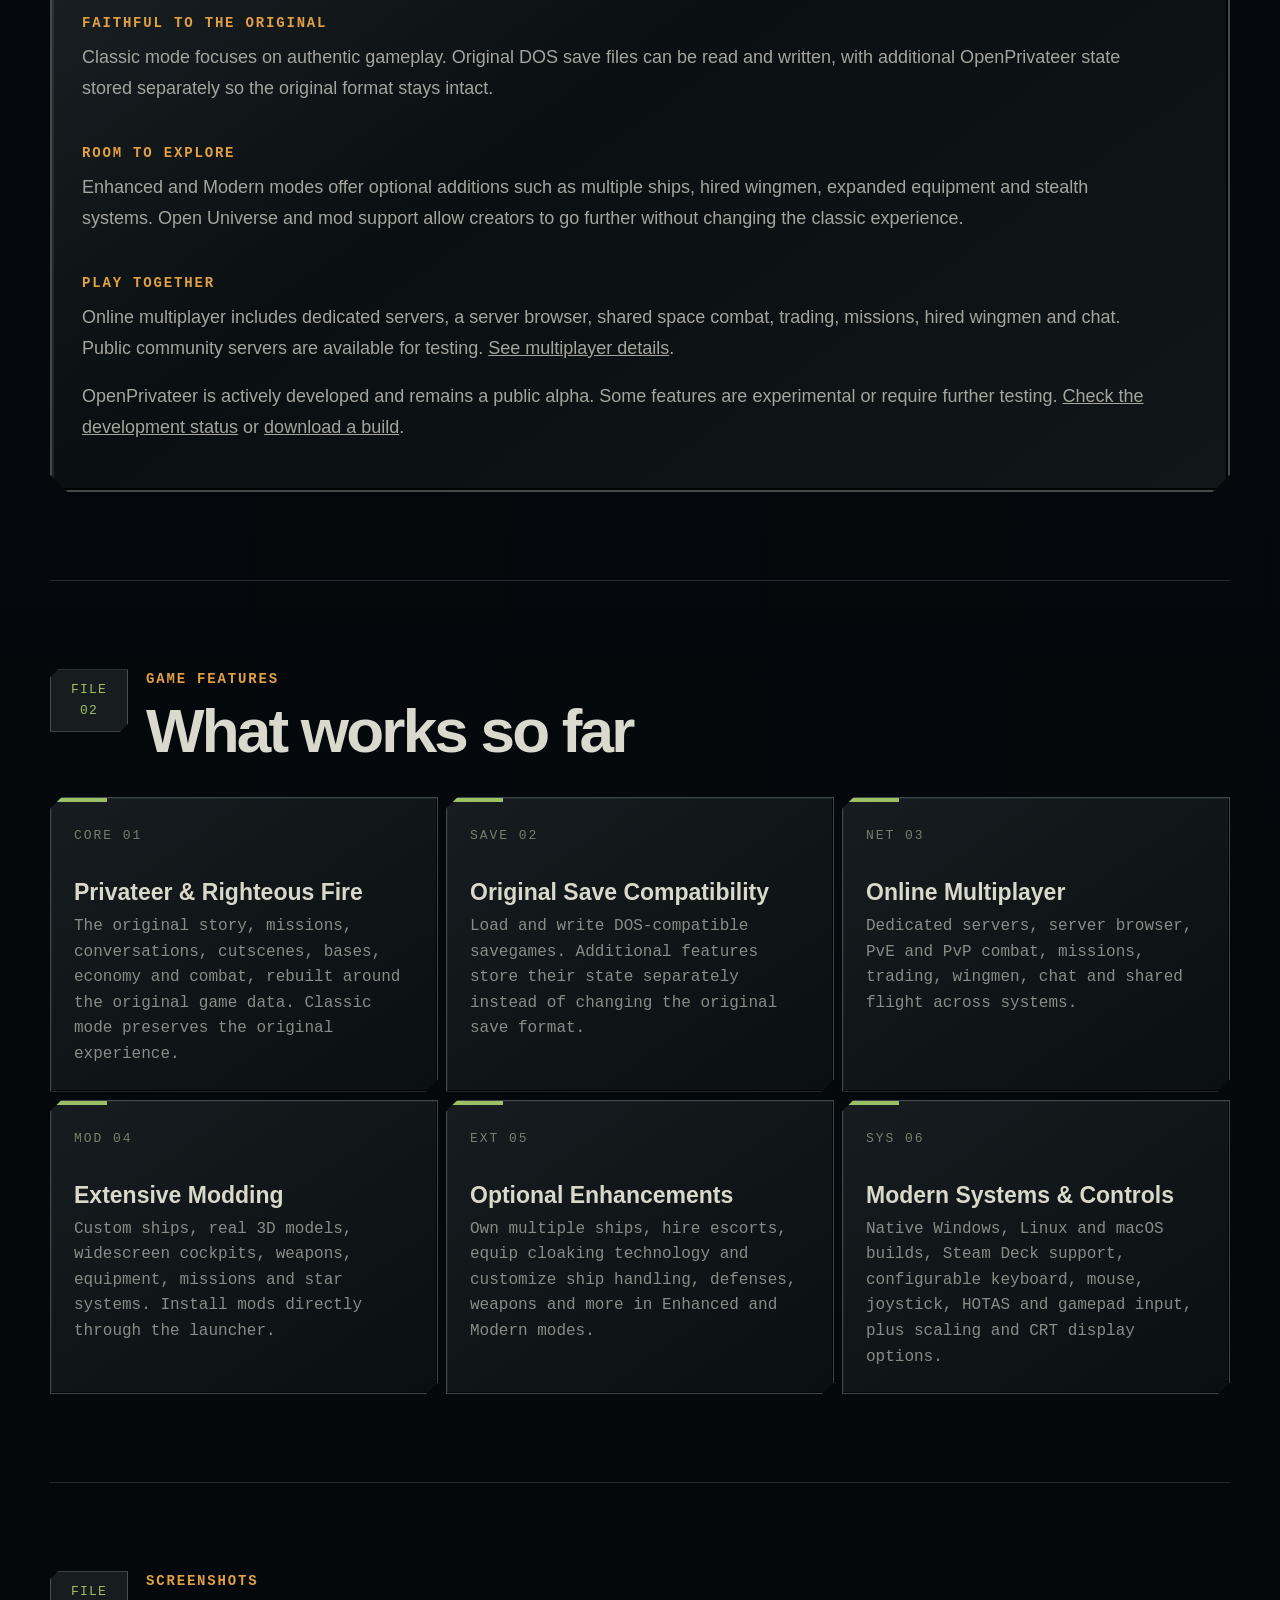
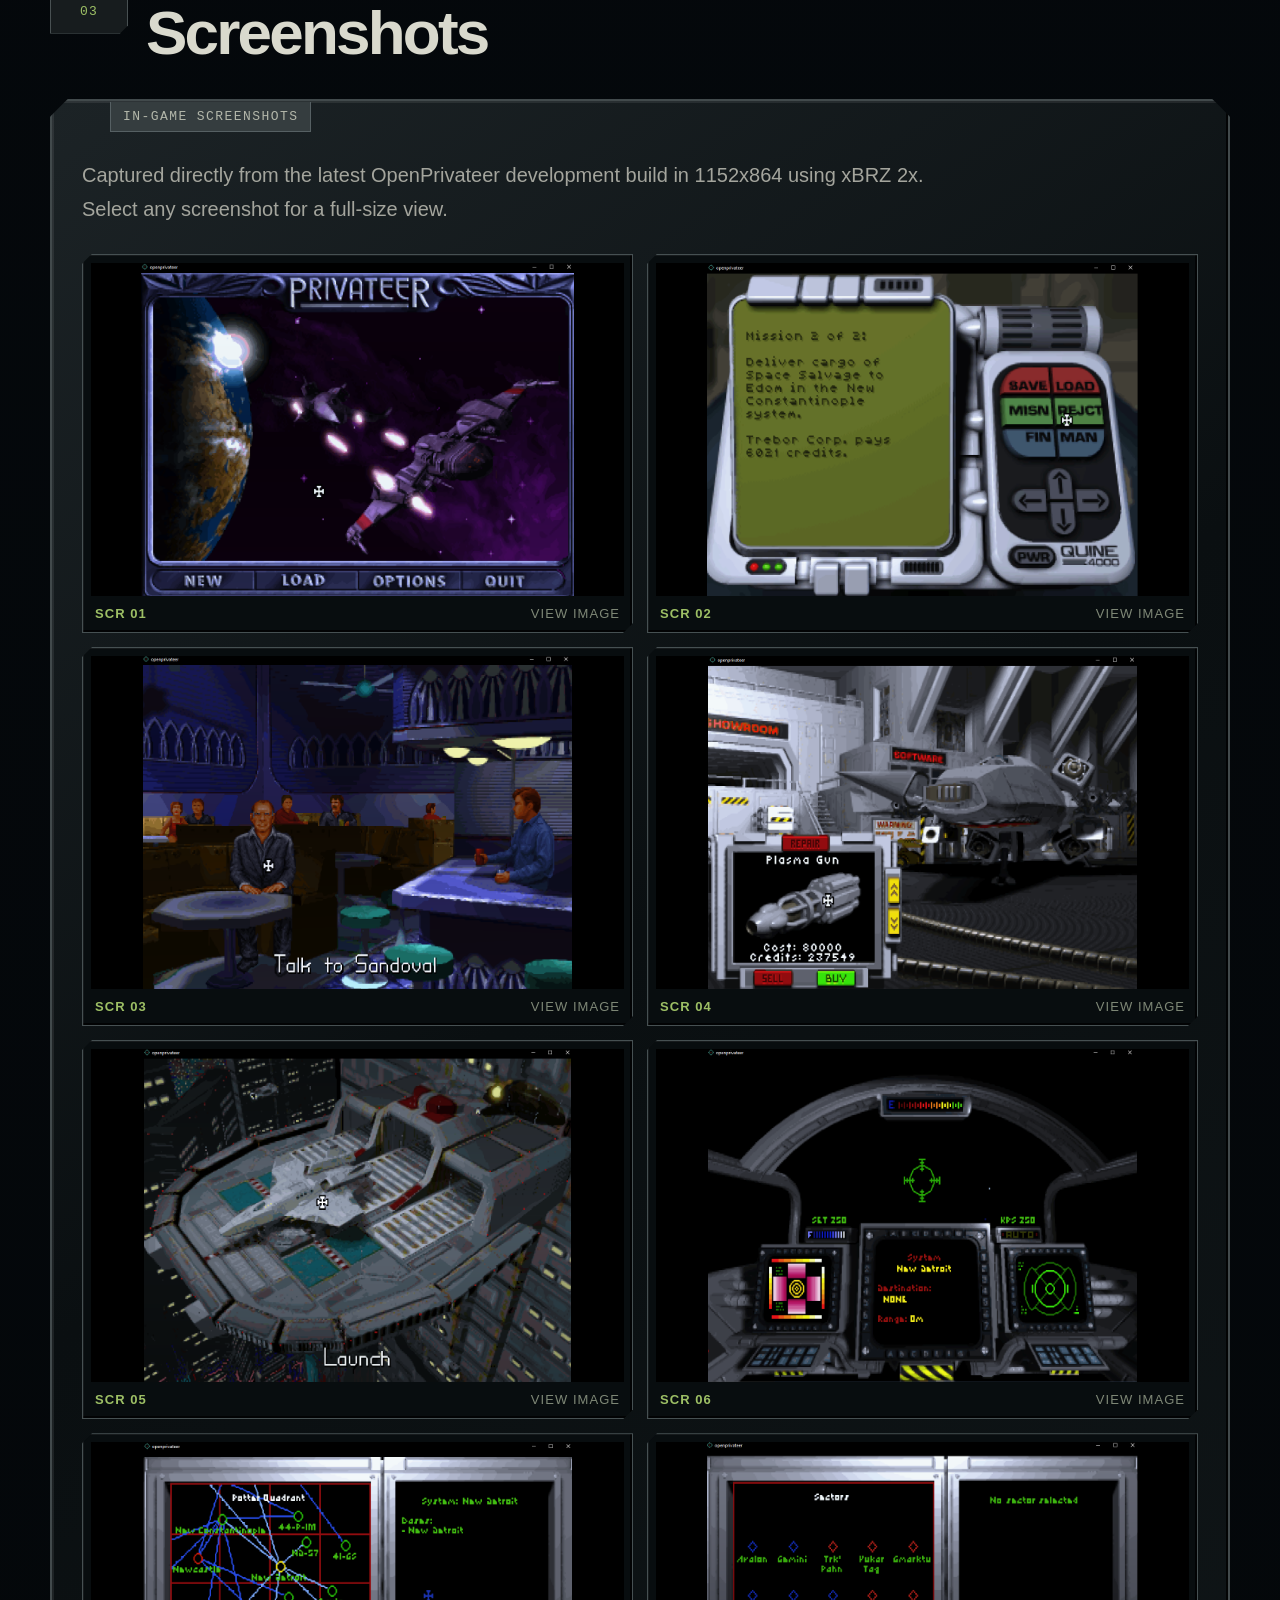
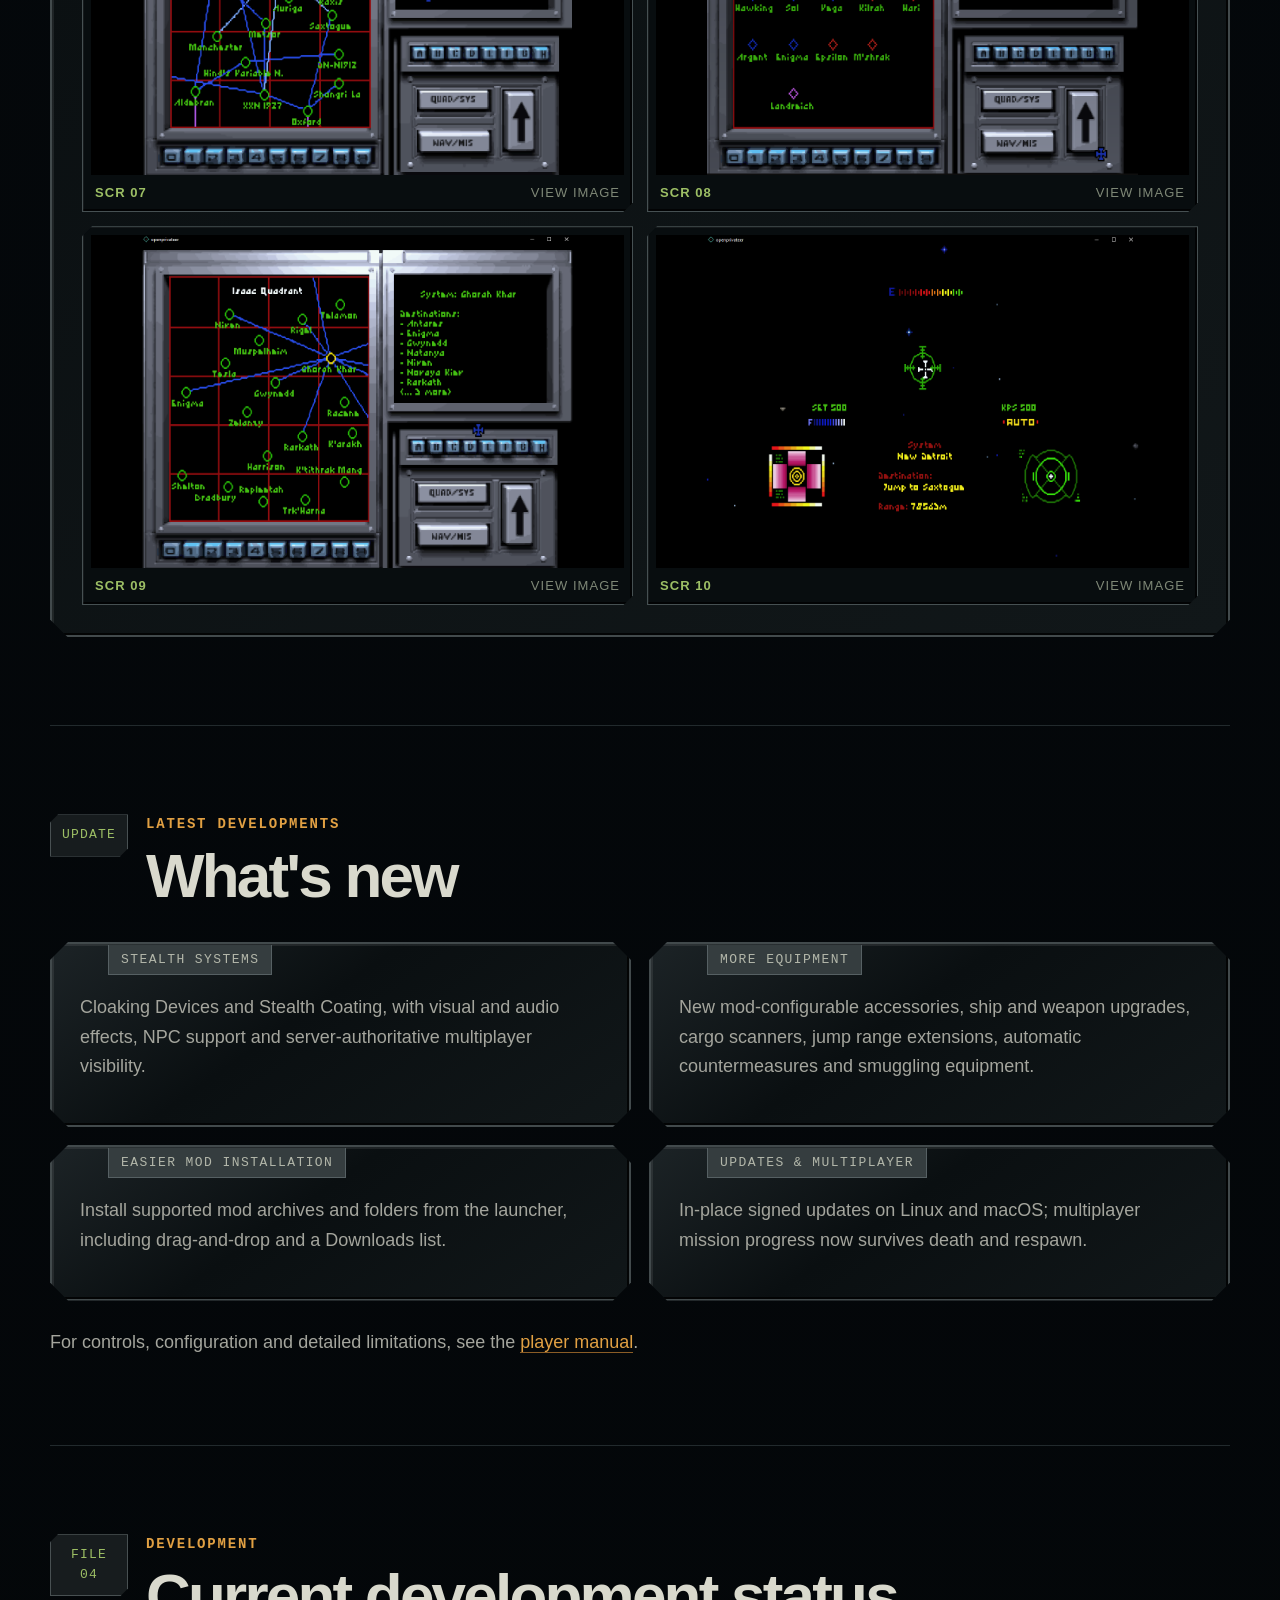
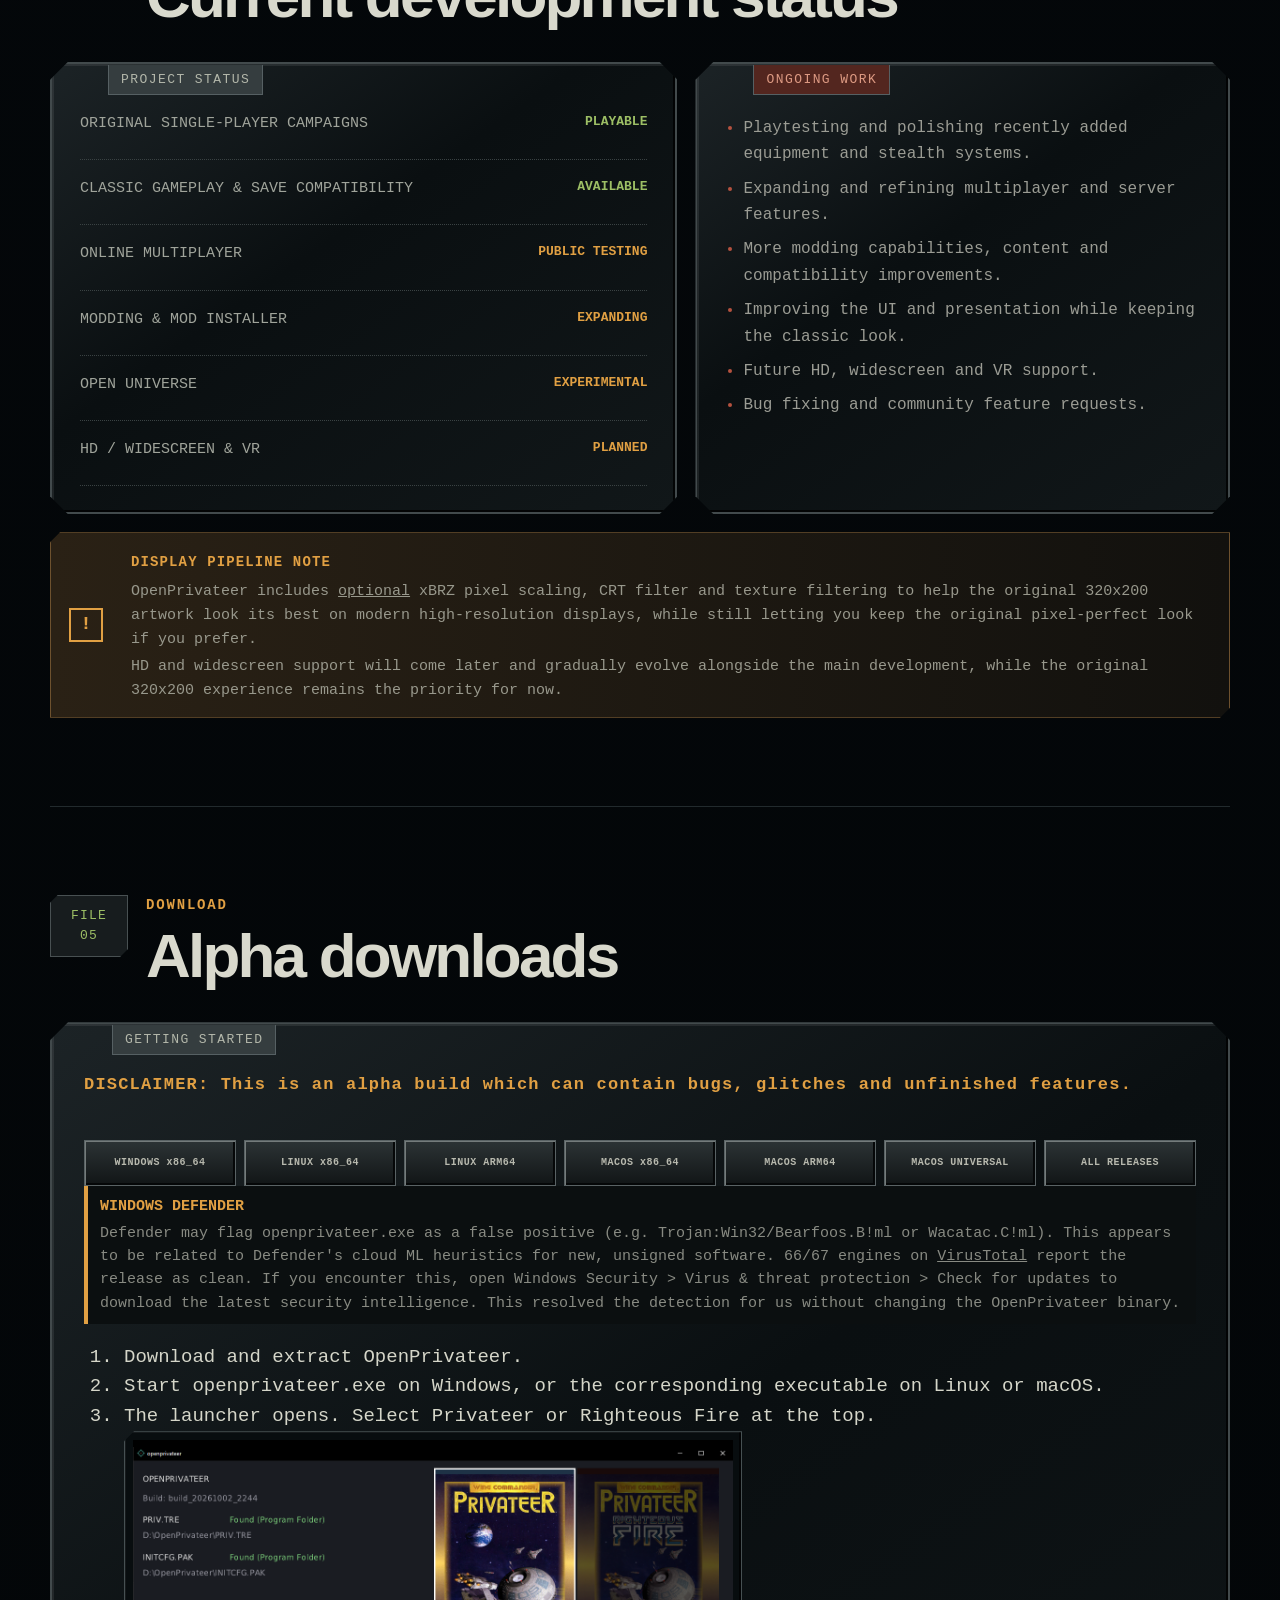
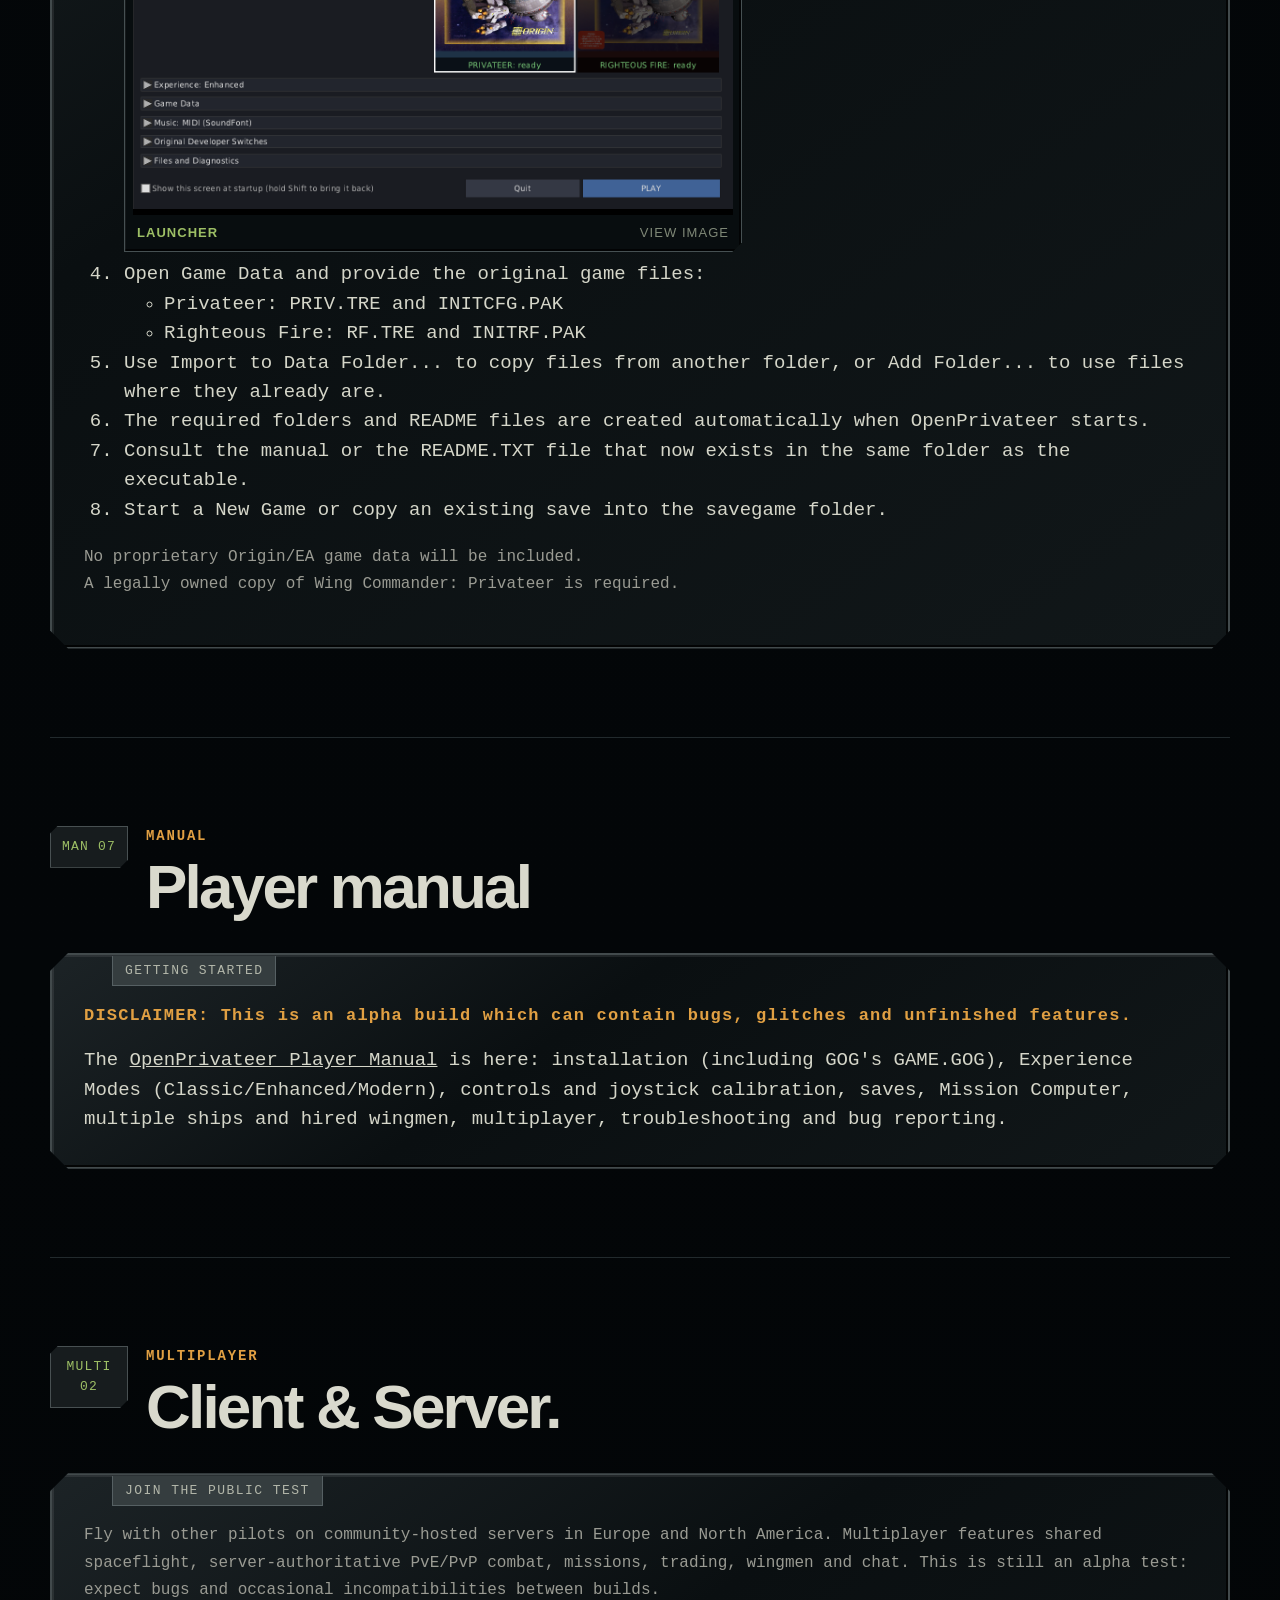
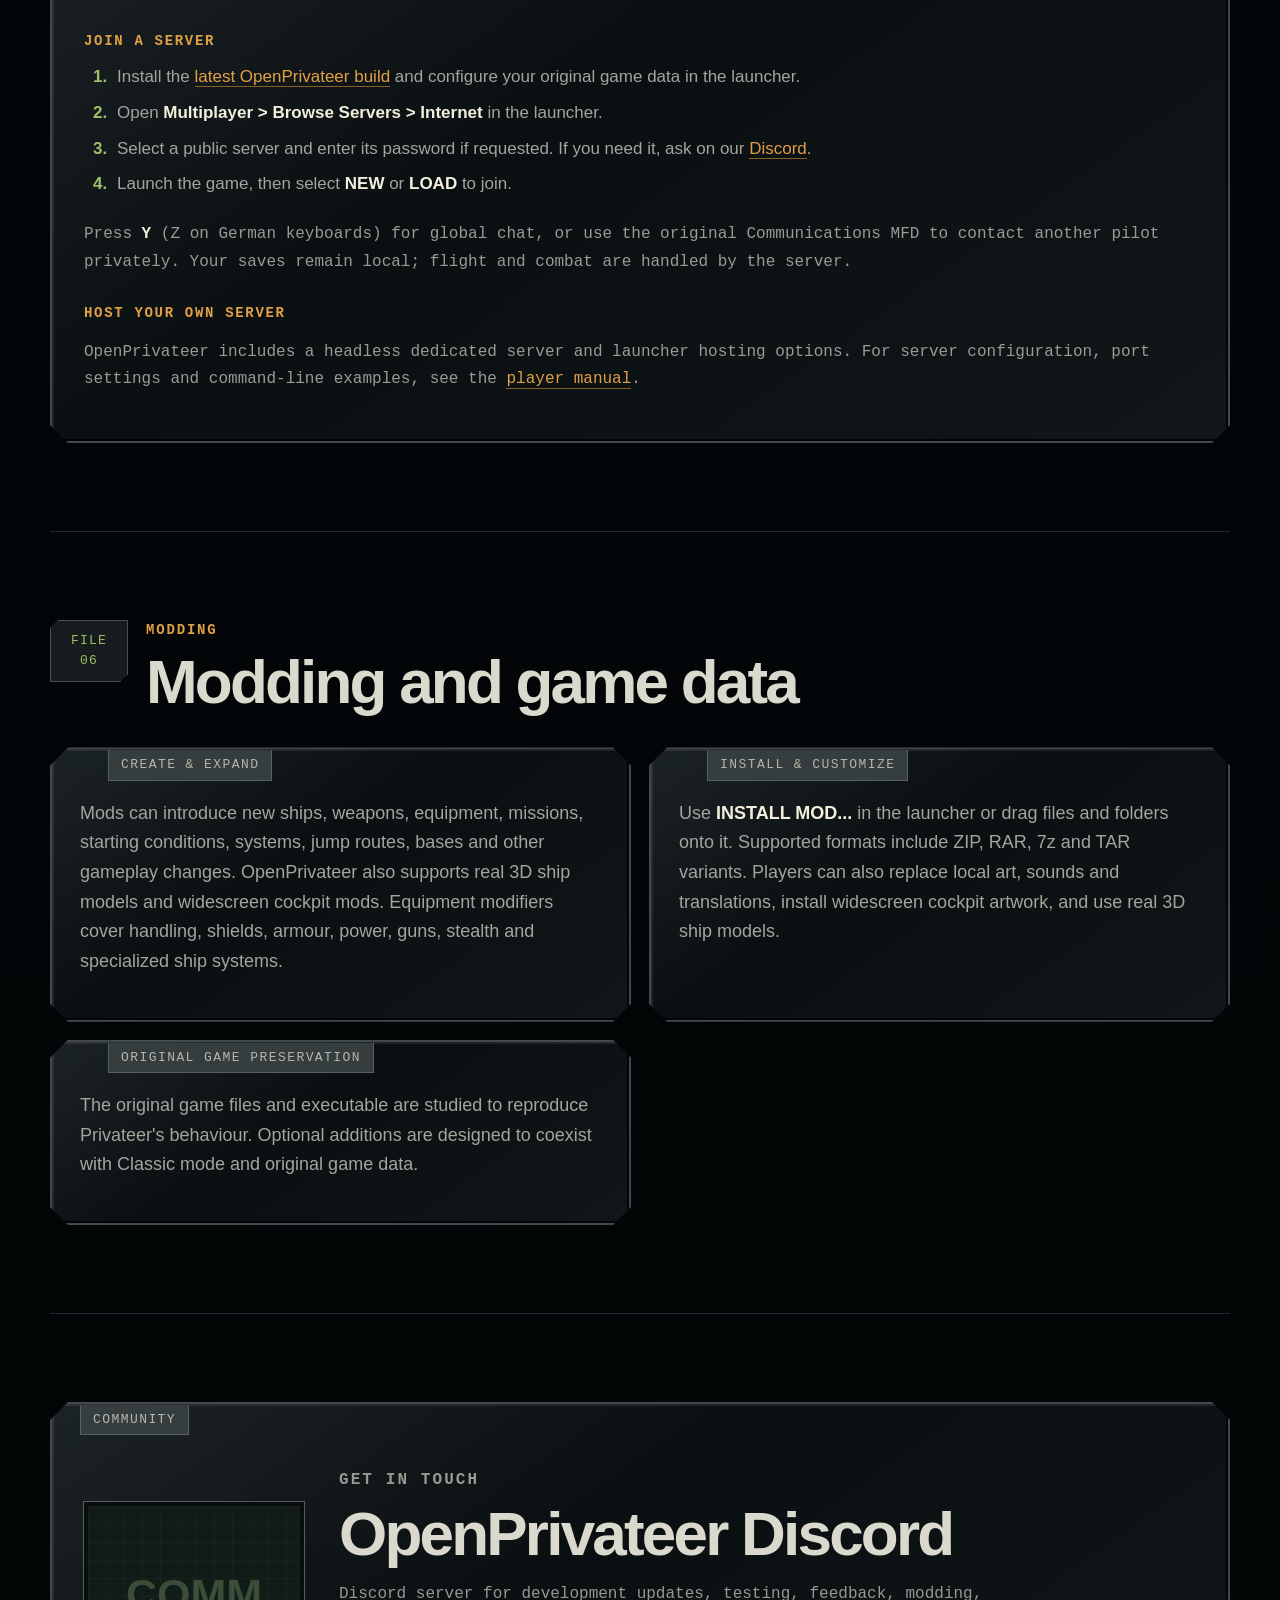
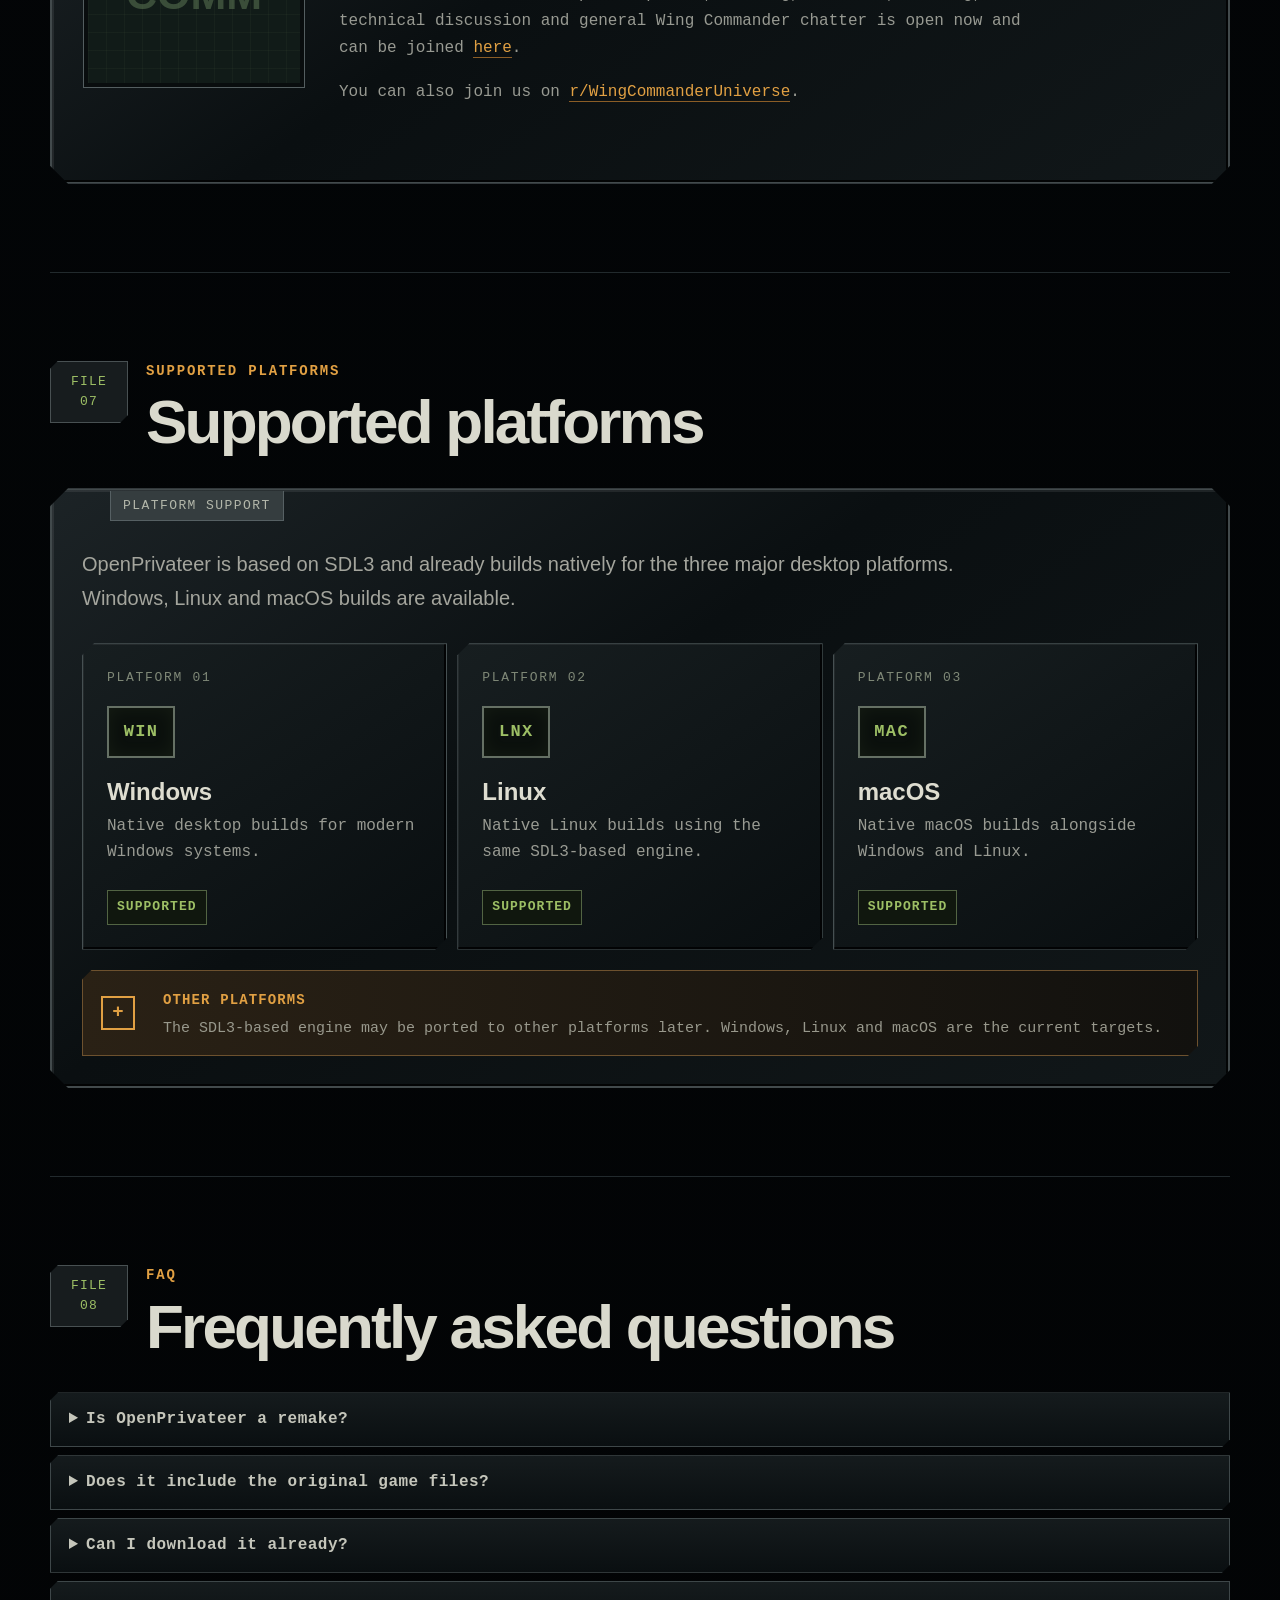
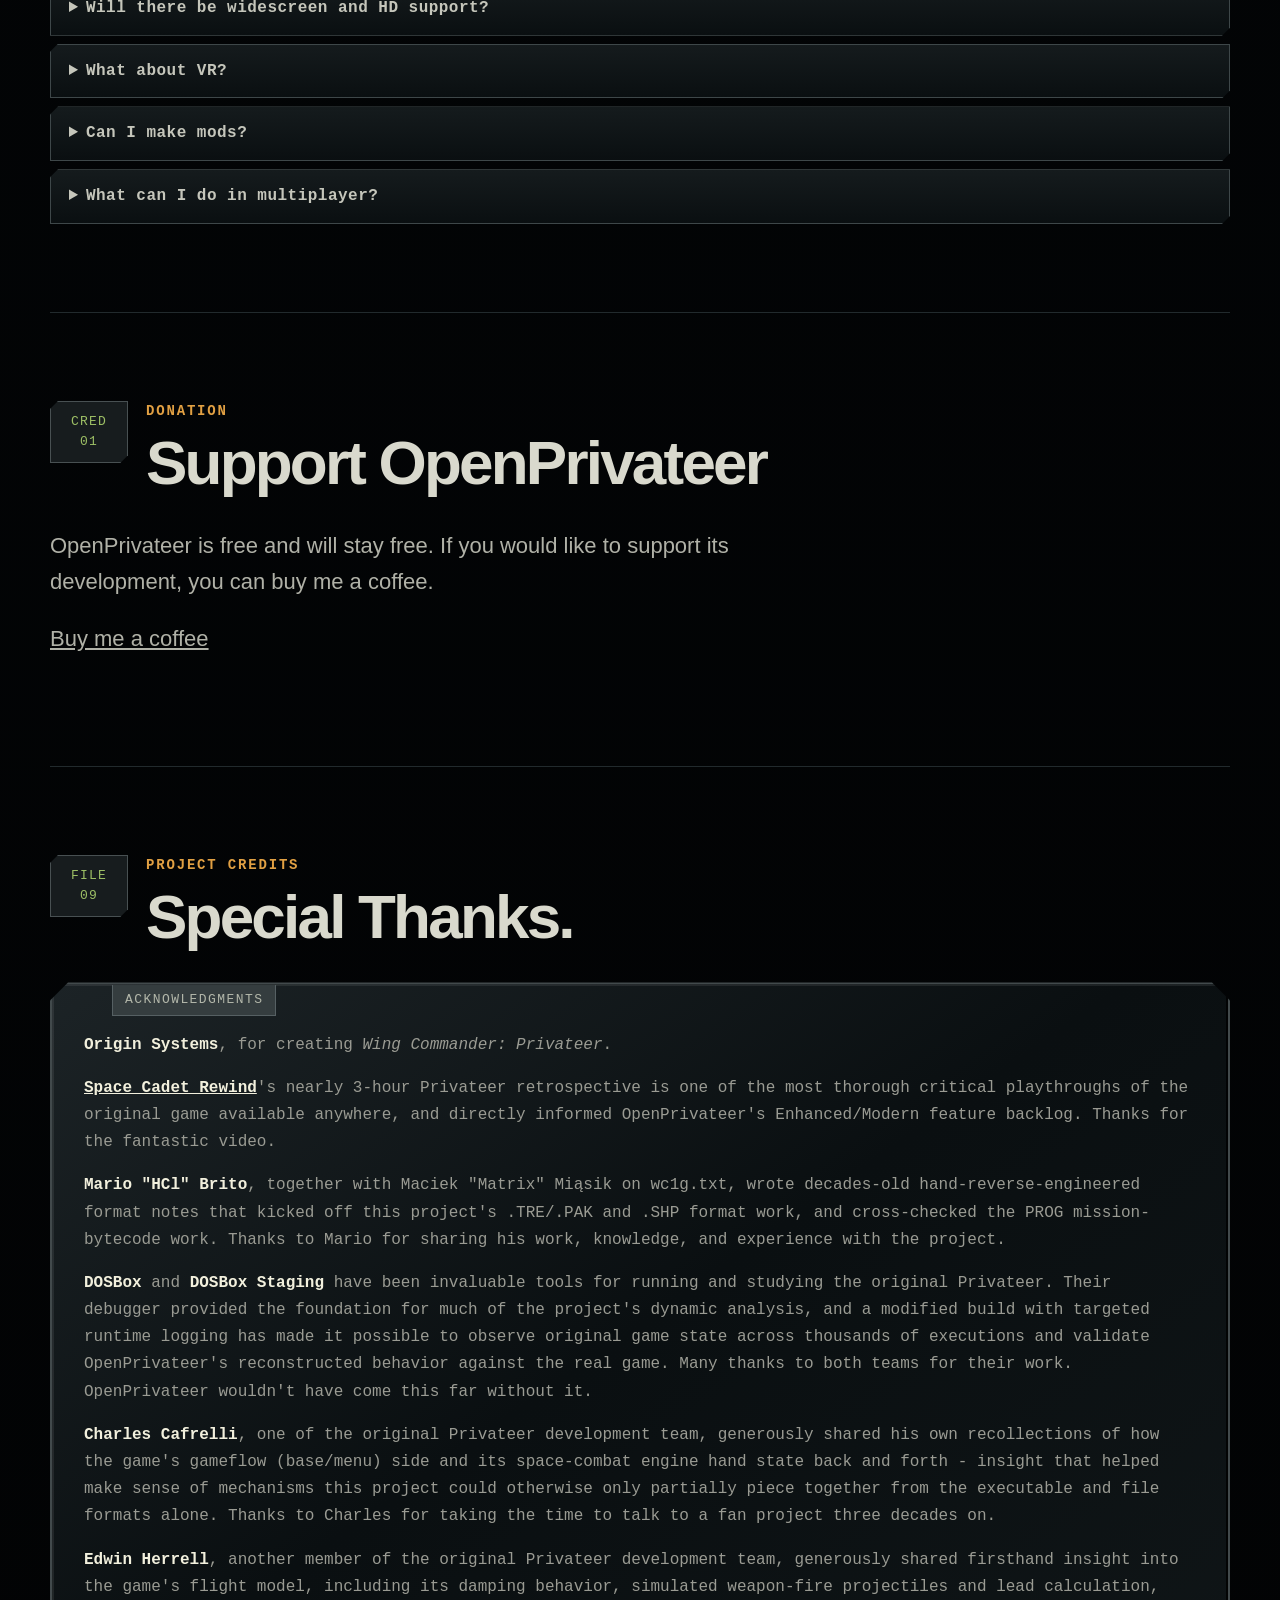
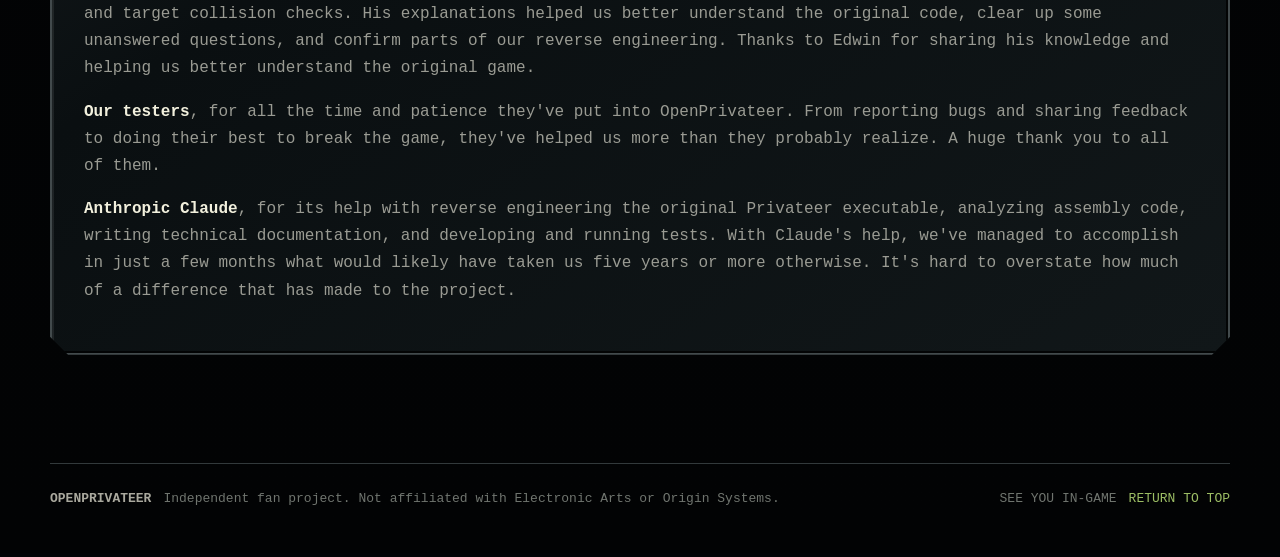
==== commit 9492c803: "Homepage V2: What's new section, rewritten overview, features, status and multiplayer join steps, mo" ====
--- a/index.html
+++ b/index.html
@@ -1,33 +1,30 @@
-<!doctype html>
+<!DOCTYPE html>
+
 <html lang="en">
 <head>
-  <meta charset="utf-8">
-  <meta name="viewport" content="width=device-width, initial-scale=1">
-  <meta name="theme-color" content="#05090d">
-
-  <!-- Primary SEO -->
-  <title>OpenPrivateer - Modern Reimplementation of Wing Commander: Privateer</title>
-  <meta name="description" content="OpenPrivateer is a modern reimplementation of Wing Commander: Privateer, focused on authentic behavior, preservation, portability and modding on modern systems.">
-  <meta name="robots" content="index, follow">
-  <link rel="canonical" href="https://openprivateer.org/">
-
-  <!-- Open Graph -->
-  <meta property="og:type" content="website">
-  <meta property="og:title" content="OpenPrivateer - Modern Reimplementation of Wing Commander: Privateer">
-  <meta property="og:description" content="A modern reimplementation of Wing Commander: Privateer for modern systems, using the original game data from a legally owned copy.">
-  <meta property="og:url" content="https://openprivateer.org/">
-  <meta property="og:site_name" content="OpenPrivateer">
-  <meta property="og:image" content="https://openprivateer.org/assets/screenshots/01.png">
-  <meta property="og:image:alt" content="OpenPrivateer gameplay screenshot">
-
-  <!-- Twitter / X -->
-  <meta name="twitter:card" content="summary_large_image">
-  <meta name="twitter:title" content="OpenPrivateer - Modern Reimplementation of Wing Commander: Privateer">
-  <meta name="twitter:description" content="A modern reimplementation of Wing Commander: Privateer for modern systems.">
-  <meta name="twitter:image" content="https://openprivateer.org/assets/screenshots/01.png">
-
-  <!-- Structured data -->
-  <script type="application/ld+json">
+<meta charset="utf-8"/>
+<meta content="width=device-width, initial-scale=1" name="viewport"/>
+<meta content="#05090d" name="theme-color"/>
+<!-- Primary SEO -->
+<title>OpenPrivateer - Modern Reimplementation of Wing Commander: Privateer</title>
+<meta content="OpenPrivateer recreates Wing Commander: Privateer and Righteous Fire for modern systems, with classic gameplay, online multiplayer, extensive modding and optional enhancements." name="description"/>
+<meta content="index, follow" name="robots"/>
+<link href="https://openprivateer.org/" rel="canonical"/>
+<!-- Open Graph -->
+<meta content="website" property="og:type"/>
+<meta content="OpenPrivateer - Modern Reimplementation of Wing Commander: Privateer" property="og:title"/>
+<meta content="A modern reimplementation of Wing Commander: Privateer for modern systems, using the original game data from a legally owned copy." property="og:description"/>
+<meta content="https://openprivateer.org/" property="og:url"/>
+<meta content="OpenPrivateer" property="og:site_name"/>
+<meta content="https://openprivateer.org/assets/screenshots/01.png" property="og:image"/>
+<meta content="OpenPrivateer gameplay screenshot" property="og:image:alt"/>
+<!-- Twitter / X -->
+<meta content="summary_large_image" name="twitter:card"/>
+<meta content="OpenPrivateer - Modern Reimplementation of Wing Commander: Privateer" name="twitter:title"/>
+<meta content="A modern reimplementation of Wing Commander: Privateer for modern systems." name="twitter:description"/>
+<meta content="https://openprivateer.org/assets/screenshots/01.png" name="twitter:image"/>
+<!-- Structured data -->
+<script type="application/ld+json">
   {
     "@context": "https://schema.org",
     "@type": "SoftwareApplication",
@@ -39,696 +36,444 @@
     "isAccessibleForFree": true
   }
   </script>
-
-  <link rel="stylesheet" href="styles.css">
+<link href="styles.css" rel="stylesheet"/>
 </head>
 <body>
-  <div class="stars stars-a" aria-hidden="true"><a href="#top"></a></div>
-  <div class="stars stars-b" aria-hidden="true"></div>
-  <div class="crt" aria-hidden="true"></div>
-
-  <header class="cockpit-bar">
-    <a class="logo" href="#top" aria-label="OpenPrivateer home">
-      <span class="logo-glyph">OP</span>
-      <span class="logo-copy">
-        <b>OPENPRIVATEER</b>
-        <small>WING COMMANDER UNIVERSE</small>
-      </span>
-    </a>
-
-    <button class="nav-toggle" type="button" aria-expanded="false" aria-controls="site-nav">NAV</button>
-
-    <nav id="site-nav" class="nav">
-      <a href="#about">INFO</a>
-      <a href="#features">FEATURES</a>
-      <a href="#screenshots">SCREENSHOTS</a>
-      <a href="#status">DEVELOPMENT</a>
-      <a href="#downloads">DOWNLOADS</a>
-      <a href="#manual">MANUAL</a>
-      <a href="#multiplayer">MULTIPLAYER</a>
-      <a href="#modding">MODDING</a>
-      <a href="#community">COMMUNITY</a>
-      <a href="#platforms">PLATFORMS</a>
-      <a href="#faq">FAQ</a>
-      <a href="#donate">DONATE</a>
-    </nav>
-
-    <div class="clockbox">
-      <span>LOCAL</span>
-      <b id="clock">--:--:--</b>
-    </div>
-  </header>
-
-  <main>
-    <section class="hero">
-      <div class="hero-panel bevel">
-        <div class="panel-label">OPENPRIVATEER // PUBLIC ALPHA</div>
-        <div class="hero-inner">
-          <div class="hero-copy">
-            <p class="kicker">WING COMMANDER UNIVERSE</p>
-            <h1>OPEN<span>PRIVATEER</span></h1>
-            <p class="lead">
-              A modern reimplementation of <strong>Wing Commander: Privateer</strong>,
-              built around the original game data, authentic behavior, portability,
-              modding and long-term preservation.
-            </p>
-
-            <div class="hero-actions">
-              <a class="wc-button primary" href="#status"><span>01</span> DEVELOPMENT STATUS</a>
-              <a class="wc-button" href="#downloads"><span>02</span> PUBLIC DOWNLOADS</a>
-            </div>
-
-            <div class="legal-strip stacked">
-              <b>GAME DATA REQUIRED</b>
-              <span>OpenPrivateer does not distribute copyrighted game assets. You must own Wing Commander: Privateer and provide the original game data files yourself.</span>
-            </div>
-          </div>
-
-          <aside class="mfd">
-            <div class="mfd-frame">
-              <div class="mfd-title">
-                <span class="status-dot">STATUS</span>
-              </div>
-              <div class="mfd-screen">
-                <div class="radar">
-                  <i class="ring r1"></i>
-                  <i class="ring r2"></i>
-                  <i class="cross c1"></i>
-                  <i class="cross c2"></i>
-                  <i class="blip b1"></i>
-                  <i class="blip b2"></i>
-                  <i class="blip b3"></i>
-                </div>
-                <div class="mfd-lines">
-                  <div><span>ENGINE</span><b>ONLINE</b></div>
-                  <div><span>MISSIONS</span><b>ONLINE</b></div>
-                  <div><span>SPACEFLIGHT</span><b>ONLINE</b></div>
-                  <div><span>COMBAT</span><b>ONLINE</b></div>
-                  <div><span>MODDING</span><b class="amber">BUILDING</b></div>
-                  <div><span>MULTIPLAYER</span><b class="amber">BUILDING</b></div>
-                </div>
-              </div>
-              <div class="mfd-controls">
-                <span>SYS</span><span>NAV</span><span>COMM</span><span>DATA</span>
-              </div>
-            </div>
-          </aside>
-        </div>
-      </div>
-    </section>
-
-    <section id="about" class="section">
-      <header class="section-header">
-        <div class="section-tag">FILE 01</div>
-        <div>
-          <p class="kicker">ABOUT THE PROJECT</p>
-          <h2>About OpenPrivateer</h2>
-        </div>
-      </header>
-
-      <div class="intel-grid">
-        <article class="intel-card bevel">
-          <div class="panel-label">WHAT IT IS</div>
-          <p>
+<div aria-hidden="true" class="stars stars-a"><a href="#top"></a></div>
+<div aria-hidden="true" class="stars stars-b"></div>
+<div aria-hidden="true" class="crt"></div>
+<header class="cockpit-bar">
+<a aria-label="OpenPrivateer home" class="logo" href="#top">
+<span class="logo-glyph">OP</span>
+<span class="logo-copy">
+<b>OPENPRIVATEER</b>
+<small>WING COMMANDER UNIVERSE</small>
+</span>
+</a>
+<button aria-controls="site-nav" aria-expanded="false" class="nav-toggle" type="button">NAV</button>
+<nav class="nav" id="site-nav"><a href="#about">INFO</a><a href="#features">FEATURES</a><a href="#screenshots">SCREENSHOTS</a><a href="#whats-new">WHAT'S NEW</a><a href="#status">DEVELOPMENT</a><a href="#downloads">DOWNLOADS</a><a href="#multiplayer">MULTIPLAYER</a><a href="#modding">MODDING</a><a href="#manual">MANUAL</a><a href="#community">COMMUNITY</a><a href="#faq">FAQ</a></nav>
+<div class="clockbox">
+<span>LOCAL</span>
+<b id="clock">--:--:--</b>
+</div>
+</header>
+<main>
+<section class="hero">
+<div class="hero-panel bevel">
+<div class="panel-label">OPENPRIVATEER // PUBLIC ALPHA</div>
+<div class="hero-inner">
+<div class="hero-copy">
+<p class="kicker">WING COMMANDER UNIVERSE</p>
+<h1>OPEN<span>PRIVATEER</span></h1>
+<p class="lead">A faithful, native reimplementation of <strong>Wing Commander: Privateer</strong> and <strong>Righteous Fire</strong> for modern systems. Play the original adventure, explore optional enhancements, install mods and fly with other pilots online.</p>
+<div class="hero-actions"><a class="wc-button primary" href="#downloads"><span>01</span> DOWNLOAD ALPHA</a><a class="wc-button" href="#features"><span>02</span> EXPLORE FEATURES</a></div>
+<div class="legal-strip stacked">
+<b>GAME DATA REQUIRED</b>
+<span>OpenPrivateer does not distribute copyrighted game assets. You must own Wing Commander: Privateer and provide the original game data files yourself.</span>
+</div>
+</div>
+<aside class="mfd">
+<div class="mfd-frame">
+<div class="mfd-title">
+<span class="status-dot">STATUS</span>
+</div>
+<div class="mfd-screen">
+<div class="radar">
+<i class="ring r1"></i>
+<i class="ring r2"></i>
+<i class="cross c1"></i>
+<i class="cross c2"></i>
+<i class="blip b1"></i>
+<i class="blip b2"></i>
+<i class="blip b3"></i>
+</div>
+<div class="mfd-lines">
+<div><span>ENGINE</span><b>ONLINE</b></div>
+<div><span>MISSIONS</span><b>ONLINE</b></div>
+<div><span>SPACEFLIGHT</span><b>ONLINE</b></div>
+<div><span>COMBAT</span><b>ONLINE</b></div>
+<div><span>MODDING</span><b class="">ONLINE</b></div>
+<div><span>MULTIPLAYER</span><b class="amber">TESTING</b></div>
+</div>
+</div>
+<div class="mfd-controls">
+<span>SYS</span><span>NAV</span><span>COMM</span><span>DATA</span>
+</div>
+</div>
+</aside>
+</div>
+</div>
+</section>
+<section class="section" id="about">
+<header class="section-header">
+<div class="section-tag">FILE 01</div>
+<div>
+<p class="kicker">ABOUT THE PROJECT</p>
+<h2>About OpenPrivateer</h2>
+</div>
+</header>
+<div class="intel-grid">
+<article class="intel-card bevel">
+<div class="panel-label">WHAT IT IS</div>
+<p>
             OpenPrivateer brings the original Wing Commander: Privateer to modern systems. It uses the original game files and aims to recreate everything from spaceflight and combat to missions, conversations, music and cutscenes as faithfully as possible.
           </p>
-        </article>
-        <article class="intel-card bevel">
-          <div class="panel-label">THE APPROACH</div>
-          <p>
+</article>
+<article class="intel-card bevel">
+<div class="panel-label">THE APPROACH</div>
+<p>
             The original game comes first. Once everything works as it should, OpenPrivateer can build on that with optional improvements, modern features and modding support. Players who prefer the classic experience can keep it that way.
           </p>
-        </article>
-      </div>
-
-      <article class="info-status-console bevel">
-        <div class="panel-label">CURRENT STATUS // PUBLIC ALPHA</div>
-        <div class="info-status-body">
-          <p class="info-status-lead">
-            OpenPrivateer is a playable reconstruction of <em>Privateer</em> and its
-            <em>Righteous Fire</em> add-on, running on the original game data. It is in public alpha.
-          </p>
-
-          <p>
-            Most of the original file formats are documented and cross-checked against the real
-            game files, the original executable's own disassembly, and independent third-party tools.
-          </p>
-
-          <h3>SINGLE-PLAYER</h3>
-          <p>
-            A new game starts from the original's own starting data, and the bases work as they do
-            in the original: the Ship Dealer with equipment, repairs and new hulls, the Commodity
-            Exchange, the Software Booth, the bar, the Research Computers, the guild offices and
-            both mission boards. Generated missions use the original's own encounters and objectives,
-            run their mission scripts in flight, and pay on landing. The Privateer story campaign can
-            be played from Sandoval's first offer to Admiral Terrell's closing credits, with its
-            conversations, cutscenes and plot missions driven by the game's own scripts.
-            <em>Righteous Fire</em> runs on the same engine and can import a Privateer pilot the way
-            the original does.
-          </p>
-
-          <h3>SAVES</h3>
-          <p>
-            Saves are compatible with the original game. The Mission Computer loads original
-            <code>.SAV</code>/<code>.PRS</code> files and writes new ones that the original game
-            loads, always under a new file name. State the original format cannot hold, such as
-            parked ships, goes into a separate <code>.openpriv.json</code> file next to the save.
-          </p>
-
-          <h3>SPACE FLIGHT AND COMBAT</h3>
-          <p>
-            The cockpits, flight model, NPC combat AI, weapons, shields and armour, equipment damage,
-            the tractor beam, cargo drops, ejected pilots, asteroid fields and in-flight communications
-            are reconstructed from the original executable and its data. Keyboard, mouse, joystick
-            and gamepad controls can be remapped, and controller axes and throttles can be calibrated.
-          </p>
-
-          <h3>EXPERIENCE MODES</h3>
-          <p>
-            Classic aims to reproduce the original gameplay. Enhanced and Modern currently behave
-            the same: they add small conveniences and allow optional OpenPrivateer additions which
-            Classic never enables.
-          </p>
-
-          <div class="info-status-options">
-            <div>
-              <b>MULTIPLE SHIPS</b>
-              <p>
-                Off by default. A pilot can own several ships and switch between them or sell them
-                from a fleet selector on the Launch Pad. A separate setting lets a hired pilot fly
-                a parked ship as the player's escort in single-player.
-              </p>
-            </div>
-            <div>
-              <b>OPEN UNIVERSE</b>
-              <p>
-                On by default and experimental. Extends the Navigation Map beyond Gemini and allows
-                mods to add sectors, quadrants, systems, nav points, jump connections, factions,
-                asteroid fields and landable bases.
-              </p>
-            </div>
-          </div>
-
-          <p>
-            Outside the experience modes, a content-override layer lets players replace game assets
-            or translate the engine's own text. The launcher finds the original game files and
-            configures the game, experience mode, music and settings folder. Release builds check
-            once a day for a newer build and only show a notice; nothing is downloaded automatically.
-          </p>
-
-          <div class="modding-status-console">
-            <div class="modding-status-head">
-              <span>MODDING</span>
-              <span>AVAILABLE NOW</span>
-            </div>
-            <div class="modding-status-grid">
-              <div>
-                <b>MISSIONS &amp; NEW GAME</b>
-                <ul>
-                  <li>Custom board missions</li>
-                  <li>New systems and mod bases</li>
-                  <li>Custom starting location</li>
-                  <li>Starting ship and loadout</li>
-                  <li>Credits and reputation</li>
-                </ul>
-              </div>
-              <div>
-                <b>WEAPONS &amp; EQUIPMENT</b>
-                <ul>
-                  <li>New guns</li>
-                  <li>Missiles and launchers</li>
-                  <li>Shields, engines and armour</li>
-                  <li>ECM and repair droids</li>
-                  <li>Prices and availability</li>
-                </ul>
-              </div>
-            </div>
-          </div>
-
-          <h3>MULTIPLAYER</h3>
-          <p>
-            Multiplayer is an OpenPrivateer addition, since the 1993 game has no networking. A
-            separate headless <code>openprivateer_server</code> holds one authoritative universe,
-            and clients join it by direct IP. Players can fly together across several star systems,
-            fight NPCs and each other, use autopilot and hyperspace jumps, and land to refuel and
-            relaunch. Trading, missions, persistence and chat are not networked, and bases stay
-            private local screens.
-          </p>
-        </div>
-      </article>
-    </section>
-
-    <section id="features" class="section">
-      <header class="section-header">
-        <div class="section-tag">FILE 02</div>
-        <div>
-          <p class="kicker">GAME FEATURES</p>
-          <h2>What works so far</h2>
-        </div>
-      </header>
-
-      <div class="systems-grid">
-        <article class="system-card"><span class="system-id">MOVI 01</span><h3>Startup & Intros</h3><p>Real PRIV.TRE/RF.TRE loading, mode-select splash, voiced intros, title screen and options menu.</p></article>
-        <article class="system-card"><span class="system-id">BASE 01</span><h3>Bases & Gameflow</h3><p>All bases/planets interiors, animated tiles and sprites, story NPC gating and per-base music.</p></article>
-        <article class="system-card"><span class="system-id">BASE 04</span><h3>Mission Computer</h3><p>Load original DOS savegames, working MISSIONS/FIN/MAN tabs and mission rejection in Enhanced/Modern modes.</p></article>
-        <article class="system-card"><span class="system-id">BASE 02</span><h3>Economy</h3><p>Commodity Exchange with real buy/sell trading and live per-visit price and stock rolls.</p></article>
-        <article class="system-card"><span class="system-id">BASE 03</span><h3>Ship Dealer</h3><p>Real buying, selling and repairs, hardpoint selection and savegame-driven display.</p></article>
-        <article class="system-card"><span class="system-id">CORE 02</span><h3>Non-Plot Missions</h3><p>Merchant Guild, Mercenary Guild and Mission Machine offers driven by the original mission generator.</p></article>
-        <article class="system-card"><span class="system-id">CORE 03</span><h3>Space Flight</h3><p>All cockpits (supporting sprite-less cockpits), self-destruct, navigation map, mission objectives and original takeoff, landing and jump cutscenes.</p></article>
-        <article class="system-card"><span class="system-id">AUD 01</span><h3>Audio</h3><p>Three MIDI backends (OPL2, SF2, MIDI-Mapper) plus CD audio, with real scene and combat music selection.</p></article>
-        <article class="system-card"><span class="system-id">GPU 01</span><h3>Rendering</h3><p>Render scaling, texture filtering, xBRZ and DOSBox Staging derived CRT Filter and Color Grading.</p></article>
-        <article class="system-card"><span class="system-id">MOD 01</span><h3>Modding</h3><p>Generic content overrides plus a full text translation system with auto-generated English catalog and in-game language switching.</p></article>
-        <article class="system-card"><span class="system-id">CI 01</span><h3>Platforms</h3><p>Automated Windows, Linux and macOS builds on every push with rolling development artifacts. Other platforms on demand.</p></article>
-        <article class="system-card"><span class="system-id">NAV 01</span><h3>Universe Navigation</h3><p>Added support for the entire Wing Commander Universe sectors while keeping the original 320x200 Privateer map presentation.</p></article>
-        <article class="system-card"><span class="system-id">MULTI 01</span><h3>Multiplayer</h3><p>The basic client/server architecture is functional and PVP/PVE multiplayer games are already possible. Mission progression will be added in the future.</p></article>
-        <article class="system-card"><span class="system-id">MOD 03</span><h3>Multiple Ships</h3><p>Enhanced and Modern modes allow you to own multiple ships. You can switch to other ships while landed on a base.</p></article>
-        <article class="system-card"><span class="system-id">MOD 04</span><h3>Wingmen</h3><p>Enhanced and Modern modes allow you to hire wingmen in case you own multiple ships. There are different skill tiers available each with a different cost per mission.</p></article>
-        <article class="system-card"><span class="system-id">INPUT 01</span><h3>HOTAS</h3><p>Full HOTAS support for an authentic hands-on flight experience.</p></article>
-        <article class="system-card"><span class="system-id">UPDT 01</span><h3>Update Check</h3><p>The game will check during startup if a new version is available.</p></article>
-      </div>
-    </section>
-
-
-    <section id="screenshots" class="section visual-archive">
-      <header class="section-header">
-        <div class="section-tag">FILE 03</div>
-        <div>
-          <p class="kicker">SCREENSHOTS</p>
-          <h2>Screenshots</h2>
-        </div>
-      </header>
-
-      <div class="archive-console bevel">
-        <div class="panel-label">IN-GAME SCREENSHOTS</div>
-        <p class="archive-intro">
+</article>
+</div>
+<article class="info-status-console bevel">
+<div class="panel-label">PROJECT OVERVIEW // PUBLIC ALPHA</div><div class="info-status-body">
+<p class="info-status-lead">OpenPrivateer recreates the original <em>Privateer</em> and <em>Righteous Fire</em> using the games' original data. The single-player story, trading, missions, combat, bases and classic presentation are playable in a native modern engine.</p>
+<h3>FAITHFUL TO THE ORIGINAL</h3><p>Classic mode focuses on authentic gameplay. Original DOS save files can be read and written, with additional OpenPrivateer state stored separately so the original format stays intact.</p>
+<h3>ROOM TO EXPLORE</h3><p>Enhanced and Modern modes offer optional additions such as multiple ships, hired wingmen, expanded equipment and stealth systems. Open Universe and mod support allow creators to go further without changing the classic experience.</p>
+<h3>PLAY TOGETHER</h3><p>Online multiplayer includes dedicated servers, a server browser, shared space combat, trading, missions, hired wingmen and chat. Public community servers are available for testing. <a href="#multiplayer">See multiplayer details</a>.</p>
+<p>OpenPrivateer is actively developed and remains a public alpha. Some features are experimental or require further testing. <a href="#status">Check the development status</a> or <a href="#downloads">download a build</a>.</p>
+</div></article>
+</section>
+<section class="section" id="features">
+<header class="section-header">
+<div class="section-tag">FILE 02</div>
+<div>
+<p class="kicker">GAME FEATURES</p>
+<h2>What works so far</h2>
+</div>
+</header>
+<div class="systems-grid">
+<article class="system-card"><span class="system-id">CORE 01</span><h3>Privateer &amp; Righteous Fire</h3><p>The original story, missions, conversations, cutscenes, bases, economy and combat, rebuilt around the original game data. Classic mode preserves the original experience.</p></article>
+<article class="system-card"><span class="system-id">SAVE 02</span><h3>Original Save Compatibility</h3><p>Load and write DOS-compatible savegames. Additional features store their state separately instead of changing the original save format.</p></article>
+<article class="system-card"><span class="system-id">NET 03</span><h3>Online Multiplayer</h3><p>Dedicated servers, server browser, PvE and PvP combat, missions, trading, wingmen, chat and shared flight across systems.</p></article>
+<article class="system-card"><span class="system-id">MOD 04</span><h3>Extensive Modding</h3><p>Custom ships, real 3D models, widescreen cockpits, weapons, equipment, missions and star systems. Install mods directly through the launcher.</p></article>
+<article class="system-card"><span class="system-id">EXT 05</span><h3>Optional Enhancements</h3><p>Own multiple ships, hire escorts, equip cloaking technology and customize ship handling, defenses, weapons and more in Enhanced and Modern modes.</p></article>
+<article class="system-card"><span class="system-id">SYS 06</span><h3>Modern Systems &amp; Controls</h3><p>Native Windows, Linux and macOS builds, Steam Deck support, configurable keyboard, mouse, joystick, HOTAS and gamepad input, plus scaling and CRT display options.</p></article></div>
+</section>
+<section class="section visual-archive" id="screenshots">
+<header class="section-header">
+<div class="section-tag">FILE 03</div>
+<div>
+<p class="kicker">SCREENSHOTS</p>
+<h2>Screenshots</h2>
+</div>
+</header>
+<div class="archive-console bevel">
+<div class="panel-label">IN-GAME SCREENSHOTS</div>
+<p class="archive-intro">
           Captured directly from the latest OpenPrivateer development build in 1152x864 using xBRZ 2x.<br/> Select any screenshot for a full-size view.
         </p>
-        <div class="archive-grid">
-
-          <button class="archive-shot" type="button" data-full="assets/screenshots/01.png" data-index="1" aria-label="Open screenshot 01">
-            <img src="assets/screenshots/01.png" alt="OpenPrivateer screenshot 01" loading="lazy">
-            <span class="shot-meta"><b>SCR 01</b><span>VIEW IMAGE</span></span>
-          </button>
-          <button class="archive-shot" type="button" data-full="assets/screenshots/02.png" data-index="2" aria-label="Open screenshot 02">
-            <img src="assets/screenshots/02.png" alt="OpenPrivateer screenshot 02" loading="lazy">
-            <span class="shot-meta"><b>SCR 02</b><span>VIEW IMAGE</span></span>
-          </button>
-          <button class="archive-shot" type="button" data-full="assets/screenshots/03.png" data-index="3" aria-label="Open screenshot 03">
-            <img src="assets/screenshots/03.png" alt="OpenPrivateer screenshot 03" loading="lazy">
-            <span class="shot-meta"><b>SCR 03</b><span>VIEW IMAGE</span></span>
-          </button>
-          <button class="archive-shot" type="button" data-full="assets/screenshots/04.png" data-index="4" aria-label="Open screenshot 04">
-            <img src="assets/screenshots/04.png" alt="OpenPrivateer screenshot 04" loading="lazy">
-            <span class="shot-meta"><b>SCR 04</b><span>VIEW IMAGE</span></span>
-          </button>
-          <button class="archive-shot" type="button" data-full="assets/screenshots/05.png" data-index="5" aria-label="Open screenshot 05">
-            <img src="assets/screenshots/05.png" alt="OpenPrivateer screenshot 05" loading="lazy">
-            <span class="shot-meta"><b>SCR 05</b><span>VIEW IMAGE</span></span>
-          </button>
-          <button class="archive-shot" type="button" data-full="assets/screenshots/06.png" data-index="6" aria-label="Open screenshot 06">
-            <img src="assets/screenshots/06.png" alt="OpenPrivateer screenshot 06" loading="lazy">
-            <span class="shot-meta"><b>SCR 06</b><span>VIEW IMAGE</span></span>
-          </button>
-          <button class="archive-shot" type="button" data-full="assets/screenshots/07.png" data-index="7" aria-label="Open screenshot 07">
-            <img src="assets/screenshots/07.png" alt="OpenPrivateer screenshot 07" loading="lazy">
-            <span class="shot-meta"><b>SCR 07</b><span>VIEW IMAGE</span></span>
-          </button>
-          <button class="archive-shot" type="button" data-full="assets/screenshots/08.png" data-index="8" aria-label="Open screenshot 08">
-            <img src="assets/screenshots/08.png" alt="OpenPrivateer screenshot 08" loading="lazy">
-            <span class="shot-meta"><b>SCR 08</b><span>VIEW IMAGE</span></span>
-          </button>
-          <button class="archive-shot" type="button" data-full="assets/screenshots/09.png" data-index="9" aria-label="Open screenshot 09">
-            <img src="assets/screenshots/09.png" alt="OpenPrivateer screenshot 09" loading="lazy">
-            <span class="shot-meta"><b>SCR 09</b><span>VIEW IMAGE</span></span>
-          </button>
-          <button class="archive-shot" type="button" data-full="assets/screenshots/10.png" data-index="10" aria-label="Open screenshot 10">
-            <img src="assets/screenshots/10.png" alt="OpenPrivateer screenshot 10" loading="lazy">
-            <span class="shot-meta"><b>SCR 10</b><span>VIEW IMAGE</span></span>
-          </button>
-        </div>
-      </div>
-    </section>
-
-    <div class="lightbox" id="screenshot-lightbox" aria-hidden="true">
-      <div class="lightbox-frame bevel" role="dialog" aria-modal="true" aria-label="Screenshot viewer">
-        <div class="lightbox-bar">
-          <span id="lightbox-counter">REC 01 / 10</span>
-          <button type="button" class="lightbox-close" aria-label="Close screenshot">CLOSE [X]</button>
-        </div>
-        <div class="lightbox-screen">
-          <button type="button" class="lightbox-nav lightbox-prev" aria-label="Previous screenshot">&lt;</button>
-          <img id="lightbox-image" src="" alt="OpenPrivateer screenshot">
-          <button type="button" class="lightbox-nav lightbox-next" aria-label="Next screenshot">&gt;</button>
-        </div>
-      </div>
-    </div>
-
-
-    <section id="status" class="section">
-      <header class="section-header">
-        <div class="section-tag">FILE 04</div>
-        <div>
-          <p class="kicker">DEVELOPMENT</p>
-          <h2>Current development status</h2>
-        </div>
-      </header>
-
-      <div class="status-grid">
-        <div class="status-console bevel">
-          <div class="panel-label">DEVELOPMENT PRIORITIES</div>
-
-          <div class="status-row">
-            <div class="status-label"><span>NON-COMBAT GAME FLOW</span><b>COMPLETE</b></div>
-            <div class="bar"><i style="width:100%"></i></div>
-          </div>
-          <div class="status-row">
-            <div class="status-label"><span>SPACE FLIGHT FOUNDATION</span><b>COMPLETE</b></div>
-            <div class="bar"><i style="width:100%"></i></div>
-          </div>
-          <div class="status-row">
-            <div class="status-label"><span>COMBAT & DAMAGE</span><b>COMPLETE</b></div>
-            <div class="bar"><i style="width:100%"></i></div>
-          </div>
-          <div class="status-row">
-            <div class="status-label"><span>FEATURE REQUESTS & BUGFIXES</span><b class="amber">CURRENTLY IN DEVELOPMENT</b></div>
-            <div class="bar amberbar"><i style="width:70%"></i></div>
-          </div>
-          <div class="status-row">
-            <div class="status-label"><span>SAVEGAME WRITING</span><b>COMPLETE</b></div>
-            <div class="bar"><i style="width:100%"></i></div>
-          </div>
-          <div class="status-row">
-            <div class="status-label"><span>DIALOGUES</span><b>COMPLETE</b></div>
-            <div class="bar"><i style="width:100%"></i></div>
-          </div>
-          <div class="status-row">
-            <div class="status-label"><span>MULTIPLAYER</span><b>IN PROGRESS</b></div>
-            <div class="bar"><i style="width:80%"></i></div>
-          </div>
-          <div class="status-row">
-            <div class="status-label"><span>MODDING</span><b>IN PROGRESS</b></div>
-            <div class="bar"><i style="width:70%"></i></div>
-          </div>
-        </div>
-
-        <div class="damage-report bevel">
-          <div class="panel-label danger">TO DO</div>
-          <ul>
-            <li>New UI dialogs need a proper Privateer theme.</li>
-            <li>Multiplayer has no mission progress yet.</li>
-            <li>Open Universe is still mostly empty.</li>
-            <li>Capital Ships &amp; Fleet Combat.</li>
-            <li>Carrier operations.</li>
-            <li>More modding capabilities.</li>
-            <li>HD and Widescreen support.</li>
-            <li>VR Support.</li>
-            <li>All the other feature requests.</li>
-            <li>Squashing some bugs.</li>
-          </ul>
-        </div>
-      </div>
-
-      <div class="transmission">
-        <span class="transmission-icon">!</span>
-        <div>
-          <b>DISPLAY PIPELINE NOTE</b>
-          <p>OpenPrivateer includes <u>optional</u> xBRZ pixel scaling, CRT filter and texture filtering to help the original 320x200 artwork look its best on modern high-resolution displays, while still letting you keep the original pixel-perfect look if you prefer.</p>
-          <p>HD and widescreen support will come later and gradually evolve alongside the main development, while the original 320x200 experience remains the priority for now.</p>
-        </div>
-      </div>
-    </section>
-
-    <section id="downloads" class="section">
-      <header class="section-header">
-        <div class="section-tag">FILE 05</div>
-        <div>
-          <p class="kicker">DOWNLOAD</p>
-          <h2>Alpha downloads</h2>
-        </div>
-      </header>
-
-      <div class="download-console bevel">
-        <div class="download-copy">
-          <div class="panel-label">GETTING STARTED</div>
-          <p class="warning-text">DISCLAIMER: This is an alpha build which can contain bugs, glitches and unfinished features.</p>
-          <div class="download-keypad">
-            <a data-asset="openprivateer-nightly-windows-x86_64.zip" href="https://github.com/schlangz/openprivateer-project/releases/latest/download/openprivateer-nightly-windows-x86_64.zip">WINDOWS x86_64</a>
-            <a data-asset="openprivateer-nightly-linux-x86_64.zip" href="https://github.com/schlangz/openprivateer-project/releases/latest/download/openprivateer-nightly-linux-x86_64.zip">LINUX x86_64</a>
-            <a data-asset="openprivateer-nightly-linux-arm64.zip" href="https://github.com/schlangz/openprivateer-project/releases/latest/download/openprivateer-nightly-linux-arm64.zip">LINUX ARM64</a>
-            <a data-asset="openprivateer-nightly-macos-x86_64.zip" href="https://github.com/schlangz/openprivateer-project/releases/latest/download/openprivateer-nightly-macos-x86_64.zip">MACOS x86_64</a>
-            <a data-asset="openprivateer-nightly-macos-arm64.zip" href="https://github.com/schlangz/openprivateer-project/releases/latest/download/openprivateer-nightly-macos-arm64.zip">MACOS ARM64</a>
-            <a data-asset="openprivateer-nightly-macos-universal.zip" href="https://github.com/schlangz/openprivateer-project/releases/latest/download/openprivateer-nightly-macos-universal.zip">MACOS UNIVERSAL</a>
-            <a href="https://github.com/schlangz/openprivateer-project/releases/latest">ALL RELEASES</a>
-          </div>
-          <div class="legal-strip stacked">
-            <b>WINDOWS DEFENDER</b>
-            <span>Defender may flag openprivateer.exe as a false positive (e.g. Trojan:Win32/Bearfoos.B!ml or Wacatac.C!ml). This appears to be related to Defender's cloud ML heuristics for new, unsigned software. 66/67 engines on <a href="https://www.virustotal.com/gui/file/8a56c13b1b4c575705af7a63e054ffe31841f1e22283c4271585cfdc6256f25e" target="_blank" rel="noopener noreferrer">VirusTotal</a> report the release as clean. If you encounter this, open Windows Security &gt; Virus &amp; threat protection &gt; Check for updates to download the latest security intelligence. This resolved the detection for us without changing the OpenPrivateer binary.</span>
-          </div>
-          <ol>
-          <li>Download and extract OpenPrivateer.</li>
-          <li>Start openprivateer.exe on Windows, or the corresponding executable on Linux or macOS.</li>
-          <li style="margin-bottom: 8px;">The launcher opens. Select Privateer or Righteous Fire at the top.<br/>
-          <button class="archive-shot" type="button" data-full="assets/launcher.png" data-index="11" aria-label="Open Launcher">
-            <img src="assets/launcher.png" alt="OpenPrivateer Launcher" loading="lazy" style="width: 600px; height: auto;">
-            <span class="shot-meta"><b>LAUNCHER</b><span>VIEW IMAGE</span></span>
-          </button></li>
-          <li>Open Game Data and provide the original game files:
+<div class="archive-grid">
+<button aria-label="Open screenshot 01" class="archive-shot" data-full="assets/screenshots/01.png" data-index="1" type="button">
+<img alt="OpenPrivateer screenshot 01" loading="lazy" src="assets/screenshots/01.png"/>
+<span class="shot-meta"><b>SCR 01</b><span>VIEW IMAGE</span></span>
+</button>
+<button aria-label="Open screenshot 02" class="archive-shot" data-full="assets/screenshots/02.png" data-index="2" type="button">
+<img alt="OpenPrivateer screenshot 02" loading="lazy" src="assets/screenshots/02.png"/>
+<span class="shot-meta"><b>SCR 02</b><span>VIEW IMAGE</span></span>
+</button>
+<button aria-label="Open screenshot 03" class="archive-shot" data-full="assets/screenshots/03.png" data-index="3" type="button">
+<img alt="OpenPrivateer screenshot 03" loading="lazy" src="assets/screenshots/03.png"/>
+<span class="shot-meta"><b>SCR 03</b><span>VIEW IMAGE</span></span>
+</button>
+<button aria-label="Open screenshot 04" class="archive-shot" data-full="assets/screenshots/04.png" data-index="4" type="button">
+<img alt="OpenPrivateer screenshot 04" loading="lazy" src="assets/screenshots/04.png"/>
+<span class="shot-meta"><b>SCR 04</b><span>VIEW IMAGE</span></span>
+</button>
+<button aria-label="Open screenshot 05" class="archive-shot" data-full="assets/screenshots/05.png" data-index="5" type="button">
+<img alt="OpenPrivateer screenshot 05" loading="lazy" src="assets/screenshots/05.png"/>
+<span class="shot-meta"><b>SCR 05</b><span>VIEW IMAGE</span></span>
+</button>
+<button aria-label="Open screenshot 06" class="archive-shot" data-full="assets/screenshots/06.png" data-index="6" type="button">
+<img alt="OpenPrivateer screenshot 06" loading="lazy" src="assets/screenshots/06.png"/>
+<span class="shot-meta"><b>SCR 06</b><span>VIEW IMAGE</span></span>
+</button>
+<button aria-label="Open screenshot 07" class="archive-shot" data-full="assets/screenshots/07.png" data-index="7" type="button">
+<img alt="OpenPrivateer screenshot 07" loading="lazy" src="assets/screenshots/07.png"/>
+<span class="shot-meta"><b>SCR 07</b><span>VIEW IMAGE</span></span>
+</button>
+<button aria-label="Open screenshot 08" class="archive-shot" data-full="assets/screenshots/08.png" data-index="8" type="button">
+<img alt="OpenPrivateer screenshot 08" loading="lazy" src="assets/screenshots/08.png"/>
+<span class="shot-meta"><b>SCR 08</b><span>VIEW IMAGE</span></span>
+</button>
+<button aria-label="Open screenshot 09" class="archive-shot" data-full="assets/screenshots/09.png" data-index="9" type="button">
+<img alt="OpenPrivateer screenshot 09" loading="lazy" src="assets/screenshots/09.png"/>
+<span class="shot-meta"><b>SCR 09</b><span>VIEW IMAGE</span></span>
+</button>
+<button aria-label="Open screenshot 10" class="archive-shot" data-full="assets/screenshots/10.png" data-index="10" type="button">
+<img alt="OpenPrivateer screenshot 10" loading="lazy" src="assets/screenshots/10.png"/>
+<span class="shot-meta"><b>SCR 10</b><span>VIEW IMAGE</span></span>
+</button>
+</div>
+</div>
+</section>
+<div aria-hidden="true" class="lightbox" id="screenshot-lightbox">
+<div aria-label="Screenshot viewer" aria-modal="true" class="lightbox-frame bevel" role="dialog">
+<div class="lightbox-bar">
+<span id="lightbox-counter">REC 01 / 10</span>
+<button aria-label="Close screenshot" class="lightbox-close" type="button">CLOSE [X]</button>
+</div>
+<div class="lightbox-screen">
+<button aria-label="Previous screenshot" class="lightbox-nav lightbox-prev" type="button">&lt;</button>
+<img alt="OpenPrivateer screenshot" id="lightbox-image" src=""/>
+<button aria-label="Next screenshot" class="lightbox-nav lightbox-next" type="button">&gt;</button>
+</div>
+</div>
+</div>
+<section class="section" id="whats-new"><header class="section-header"><div class="section-tag">UPDATE</div><div><p class="kicker">LATEST DEVELOPMENTS</p><h2>What's new</h2></div></header><div class="intel-grid">
+<article class="intel-card bevel"><div class="panel-label">STEALTH SYSTEMS</div><p>Cloaking Devices and Stealth Coating, with visual and audio effects, NPC support and server-authoritative multiplayer visibility.</p></article>
+<article class="intel-card bevel"><div class="panel-label">MORE EQUIPMENT</div><p>New mod-configurable accessories, ship and weapon upgrades, cargo scanners, jump range extensions, automatic countermeasures and smuggling equipment.</p></article>
+<article class="intel-card bevel"><div class="panel-label">EASIER MOD INSTALLATION</div><p>Install supported mod archives and folders from the launcher, including drag-and-drop and a Downloads list.</p></article>
+<article class="intel-card bevel"><div class="panel-label">UPDATES &amp; MULTIPLAYER</div><p>In-place signed updates on Linux and macOS; multiplayer mission progress now survives death and respawn.</p></article>
+</div><p>For controls, configuration and detailed limitations, see the <a href="#manual">player manual</a>.</p></section><section class="section" id="status">
+<header class="section-header">
+<div class="section-tag">FILE 04</div>
+<div>
+<p class="kicker">DEVELOPMENT</p>
+<h2>Current development status</h2>
+</div>
+</header>
+<div class="status-grid"><div class="status-console bevel"><div class="panel-label">PROJECT STATUS</div>
+<div class="status-row"><div class="status-label"><span>ORIGINAL SINGLE-PLAYER CAMPAIGNS</span><b>PLAYABLE</b></div></div>
+<div class="status-row"><div class="status-label"><span>CLASSIC GAMEPLAY &amp; SAVE COMPATIBILITY</span><b>AVAILABLE</b></div></div>
+<div class="status-row"><div class="status-label"><span>ONLINE MULTIPLAYER</span><b class="amber">PUBLIC TESTING</b></div></div>
+<div class="status-row"><div class="status-label"><span>MODDING &amp; MOD INSTALLER</span><b class="amber">EXPANDING</b></div></div>
+<div class="status-row"><div class="status-label"><span>OPEN UNIVERSE</span><b class="amber">EXPERIMENTAL</b></div></div>
+<div class="status-row"><div class="status-label"><span>HD / WIDESCREEN &amp; VR</span><b class="amber">PLANNED</b></div></div></div>
+<div class="damage-report bevel"><div class="panel-label danger">ONGOING WORK</div><ul>
+<li>Playtesting and polishing recently added equipment and stealth systems.</li>
+<li>Expanding and refining multiplayer and server features.</li>
+<li>More modding capabilities, content and compatibility improvements.</li>
+<li>Improving the UI and presentation while keeping the classic look.</li>
+<li>Future HD, widescreen and VR support.</li>
+<li>Bug fixing and community feature requests.</li>
+</ul></div></div>
+<div class="transmission">
+<span class="transmission-icon">!</span>
+<div>
+<b>DISPLAY PIPELINE NOTE</b>
+<p>OpenPrivateer includes <u>optional</u> xBRZ pixel scaling, CRT filter and texture filtering to help the original 320x200 artwork look its best on modern high-resolution displays, while still letting you keep the original pixel-perfect look if you prefer.</p>
+<p>HD and widescreen support will come later and gradually evolve alongside the main development, while the original 320x200 experience remains the priority for now.</p>
+</div>
+</div>
+</section>
+<section class="section" id="downloads">
+<header class="section-header">
+<div class="section-tag">FILE 05</div>
+<div>
+<p class="kicker">DOWNLOAD</p>
+<h2>Alpha downloads</h2>
+</div>
+</header>
+<div class="download-console bevel">
+<div class="download-copy">
+<div class="panel-label">GETTING STARTED</div>
+<p class="warning-text">DISCLAIMER: This is an alpha build which can contain bugs, glitches and unfinished features.</p>
+<div class="download-keypad">
+<a data-asset="openprivateer-nightly-windows-x86_64.zip" href="https://github.com/schlangz/openprivateer-project/releases/latest/download/openprivateer-nightly-windows-x86_64.zip">WINDOWS x86_64</a>
+<a data-asset="openprivateer-nightly-linux-x86_64.zip" href="https://github.com/schlangz/openprivateer-project/releases/latest/download/openprivateer-nightly-linux-x86_64.zip">LINUX x86_64</a>
+<a data-asset="openprivateer-nightly-linux-arm64.zip" href="https://github.com/schlangz/openprivateer-project/releases/latest/download/openprivateer-nightly-linux-arm64.zip">LINUX ARM64</a>
+<a data-asset="openprivateer-nightly-macos-x86_64.zip" href="https://github.com/schlangz/openprivateer-project/releases/latest/download/openprivateer-nightly-macos-x86_64.zip">MACOS x86_64</a>
+<a data-asset="openprivateer-nightly-macos-arm64.zip" href="https://github.com/schlangz/openprivateer-project/releases/latest/download/openprivateer-nightly-macos-arm64.zip">MACOS ARM64</a>
+<a data-asset="openprivateer-nightly-macos-universal.zip" href="https://github.com/schlangz/openprivateer-project/releases/latest/download/openprivateer-nightly-macos-universal.zip">MACOS UNIVERSAL</a>
+<a href="https://github.com/schlangz/openprivateer-project/releases/latest">ALL RELEASES</a>
+</div>
+<div class="legal-strip stacked">
+<b>WINDOWS DEFENDER</b>
+<span>Defender may flag openprivateer.exe as a false positive (e.g. Trojan:Win32/Bearfoos.B!ml or Wacatac.C!ml). This appears to be related to Defender's cloud ML heuristics for new, unsigned software. 66/67 engines on <a href="https://www.virustotal.com/gui/file/8a56c13b1b4c575705af7a63e054ffe31841f1e22283c4271585cfdc6256f25e" rel="noopener noreferrer" target="_blank">VirusTotal</a> report the release as clean. If you encounter this, open Windows Security &gt; Virus &amp; threat protection &gt; Check for updates to download the latest security intelligence. This resolved the detection for us without changing the OpenPrivateer binary.</span>
+</div>
+<ol>
+<li>Download and extract OpenPrivateer.</li>
+<li>Start openprivateer.exe on Windows, or the corresponding executable on Linux or macOS.</li>
+<li style="margin-bottom: 8px;">The launcher opens. Select Privateer or Righteous Fire at the top.<br/>
+<button aria-label="Open Launcher" class="archive-shot" data-full="assets/launcher.png" data-index="11" type="button">
+<img alt="OpenPrivateer Launcher" loading="lazy" src="assets/launcher.png" style="width: 600px; height: auto;"/>
+<span class="shot-meta"><b>LAUNCHER</b><span>VIEW IMAGE</span></span>
+</button></li>
+<li>Open Game Data and provide the original game files:
           <ul><li>Privateer: PRIV.TRE and INITCFG.PAK</li>
-          <li>Righteous Fire: RF.TRE and INITRF.PAK</li></ul></li>
-          <li>Use Import to Data Folder... to copy files from another folder, or Add Folder... to use files where they already are.</li>
-          <li>The required folders and README files are created automatically when OpenPrivateer starts.</li>
-          <li>Consult the manual or the README.TXT file that now exists in the same folder as the executable.</li>
-          <li>Start a New Game or copy an existing save into the savegame folder.</li>
-          </ol>
-          <p>No proprietary Origin/EA game data will be included.<br/>A legally owned copy of Wing Commander: Privateer is required.</p>
-        </div>
-      </div>
-    </section>
-
-    <section id="manual" class="section">
-      <header class="section-header">
-        <div class="section-tag">MAN 07</div>
-        <div>
-          <p class="kicker">MANUAL</p>
-          <h2>Player manual</h2>
-        </div>
-      </header>
-
-      <div class="download-console bevel">
-        <div class="download-copy">
-          <div class="panel-label">GETTING STARTED</div>
-          <p class="warning-text">DISCLAIMER: This is an alpha build which can contain bugs, glitches and unfinished features.</p>
+<li>Righteous Fire: RF.TRE and INITRF.PAK</li></ul></li>
+<li>Use Import to Data Folder... to copy files from another folder, or Add Folder... to use files where they already are.</li>
+<li>The required folders and README files are created automatically when OpenPrivateer starts.</li>
+<li>Consult the manual or the README.TXT file that now exists in the same folder as the executable.</li>
+<li>Start a New Game or copy an existing save into the savegame folder.</li>
+</ol>
+<p>No proprietary Origin/EA game data will be included.<br/>A legally owned copy of Wing Commander: Privateer is required.</p>
+</div>
+</div>
+</section>
+<section class="section" id="manual">
+<header class="section-header">
+<div class="section-tag">MAN 07</div>
+<div>
+<p class="kicker">MANUAL</p>
+<h2>Player manual</h2>
+</div>
+</header>
+<div class="download-console bevel">
+<div class="download-copy">
+<div class="panel-label">GETTING STARTED</div>
+<p class="warning-text">DISCLAIMER: This is an alpha build which can contain bugs, glitches and unfinished features.</p>
           The <a href="https://openprivateer.org/manual.pdf">OpenPrivateer Player Manual</a> is here: installation (including GOG's GAME.GOG), Experience Modes (Classic/Enhanced/Modern), controls and joystick calibration, saves, Mission Computer, multiple ships and hired wingmen, multiplayer, troubleshooting and bug reporting.
         </div>
-      </div>
-    </section>
-
-    <section id="multiplayer" class="section">
-      <header class="section-header">
-        <div class="section-tag">MULTI 02</div>
-        <div>
-          <p class="kicker">MULTIPLAYER</p>
-          <h2>Client & Server.</h2>
-        </div>
-      </header>
-
-      <div class="download-console bevel">
-        <div class="download-copy">
-          <div class="panel-label">GETTING STARTED</div>
-          <p class="warning-text">DISCLAIMER: This is an alpha build which can contain bugs, glitches and unfinished features.</p>
-          <ol>
-          <li>Start the dedicated server (headless - no window, no SDL, no GPU, no audio):
-          <ul><li><i>openprivateer_server --tre /path/to/PRIV.TRE</i> (UDP port 24601 by default)</li>
-          <li>Important parameters (<i>openprivateer_server --help</i> lists them all):
-          <ul><li><i>--port N</i></li>
-          <li><i>--max-players N</i></li>
-          <li><i>--verbose</i></li></ul></li></ul>
-          </li>
-          <li>Connect a client:
-          <ul><li><i>openprivateer --connect HOST:24601 /path/to/PRIV.TRE</i></li>
-          <li>Important parameters:
-          <ul><li><i>--connect HOST:PORT</i></li>
-          <li><i>--callsign NAME</i> (shows your pilot in the other players' HUDs and in the server log)</li></ul></li></ul>
-          </li>
-          </ol>
-          An invalid option or an unreadable archive is a one-line error and a non-zero exit.<br/>
-          The server will reject clients running a different game build, a different game (Privateer vs. Righteous Fire), or a different experience mode (Classic vs. Enhanced/Modern) than the server.
-        </div>
-      </div>
-    </section>
-
-    <section id="modding" class="section">
-      <header class="section-header">
-        <div class="section-tag">FILE 06</div>
-        <div>
-          <p class="kicker">MODDING</p>
-          <h2>Modding and game data</h2>
-        </div>
-      </header>
-
-      <div class="intel-grid">
-        <article class="intel-card bevel">
-          <div class="panel-label">MODDING</div>
-          <p>OpenPrivateer supports replacement game assets, text translations, and configurable weapons, equipment and missions. More modding options are in development.</p>
-        </article>
-        <article class="intel-card bevel">
-          <div class="panel-label">PRESERVATION</div>
-          <p>The original game files and executable are being studied to reproduce Privateer’s behavior and document how its systems work.</p>
-        </article>
-      </div>
-    </section>
-
-    <section id="community" class="section">
-      <div class="comms-window bevel">
-        <div class="panel-label">COMMUNITY</div>
-        <div class="comms-body">
-          <div class="portrait-placeholder">
-            <div class="portrait-grid"></div>
-            <span>COMM</span>
-          </div>
-          <div>
-            <p class="kicker">GET IN TOUCH</p>
-            <h2>OpenPrivateer Discord</h2>
-            <p>Discord server for development updates, testing, feedback, modding, technical discussion and general Wing Commander chatter is open now and can be joined <a href="https://discord.gg/5H3vW2STqW" target="_blank" rel="noopener noreferrer">here</a>.</p>
-            <p>You can also join us on <a href="https://www.reddit.com/r/WingCommanderUniverse/" target="_blank" rel="noopener noreferrer">r/WingCommanderUniverse</a>.</p>
-          </div>
-        </div>
-      </div>
-    </section>
-
-    <section id="platforms" class="section">
-      <header class="section-header">
-        <div class="section-tag">FILE 07</div>
-        <div>
-          <p class="kicker">SUPPORTED PLATFORMS</p>
-          <h2>Supported platforms</h2>
-        </div>
-      </header>
-
-      <div class="platform-console bevel">
-        <div class="panel-label">PLATFORM SUPPORT</div>
-        <p class="platform-intro">
+</div>
+</section>
+<section class="section" id="multiplayer">
+<header class="section-header">
+<div class="section-tag">MULTI 02</div>
+<div>
+<p class="kicker">MULTIPLAYER</p>
+<h2>Client &amp; Server.</h2>
+</div>
+</header>
+<div class="download-console bevel">
+<div class="download-copy"><div class="panel-label">JOIN THE PUBLIC TEST</div>
+<p>Fly with other pilots on community-hosted servers in Europe and North America. Multiplayer features shared spaceflight, server-authoritative PvE/PvP combat, missions, trading, wingmen and chat. This is still an alpha test: expect bugs and occasional incompatibilities between builds.</p>
+<h3>JOIN A SERVER</h3><ol><li>Install the <a href="#downloads">latest OpenPrivateer build</a> and configure your original game data in the launcher.</li><li>Open <strong>Multiplayer &gt; Browse Servers &gt; Internet</strong> in the launcher.</li><li>Select a public server and enter its password if requested. If you need it, ask on our <a href="#community">Discord</a>.</li><li>Launch the game, then select <strong>NEW</strong> or <strong>LOAD</strong> to join.</li></ol>
+<p>Press <strong>Y</strong> (Z on German keyboards) for global chat, or use the original Communications MFD to contact another pilot privately. Your saves remain local; flight and combat are handled by the server.</p>
+<h3>HOST YOUR OWN SERVER</h3><p>OpenPrivateer includes a headless dedicated server and launcher hosting options. For server configuration, port settings and command-line examples, see the <a href="#manual">player manual</a>.</p></div>
+</div>
+</section>
+<section class="section" id="modding">
+<header class="section-header">
+<div class="section-tag">FILE 06</div>
+<div>
+<p class="kicker">MODDING</p>
+<h2>Modding and game data</h2>
+</div>
+</header>
+<div class="intel-grid"><article class="intel-card bevel"><div class="panel-label">CREATE &amp; EXPAND</div><p>Mods can introduce new ships, weapons, equipment, missions, starting conditions, systems, jump routes, bases and other gameplay changes. OpenPrivateer also supports real 3D ship models and widescreen cockpit mods. Equipment modifiers cover handling, shields, armour, power, guns, stealth and specialized ship systems.</p></article>
+<article class="intel-card bevel"><div class="panel-label">INSTALL &amp; CUSTOMIZE</div><p>Use <strong>INSTALL MOD...</strong> in the launcher or drag files and folders onto it. Supported formats include ZIP, RAR, 7z and TAR variants. Players can also replace local art, sounds and translations, install widescreen cockpit artwork, and use real 3D ship models.</p></article>
+<article class="intel-card bevel"><div class="panel-label">ORIGINAL GAME PRESERVATION</div><p>The original game files and executable are studied to reproduce Privateer's behaviour. Optional additions are designed to coexist with Classic mode and original game data.</p></article></div>
+</section>
+<section class="section" id="community">
+<div class="comms-window bevel">
+<div class="panel-label">COMMUNITY</div>
+<div class="comms-body">
+<div class="portrait-placeholder">
+<div class="portrait-grid"></div>
+<span>COMM</span>
+</div>
+<div>
+<p class="kicker">GET IN TOUCH</p>
+<h2>OpenPrivateer Discord</h2>
+<p>Discord server for development updates, testing, feedback, modding, technical discussion and general Wing Commander chatter is open now and can be joined <a href="https://discord.gg/5H3vW2STqW" rel="noopener noreferrer" target="_blank">here</a>.</p>
+<p>You can also join us on <a href="https://www.reddit.com/r/WingCommanderUniverse/" rel="noopener noreferrer" target="_blank">r/WingCommanderUniverse</a>.</p>
+</div>
+</div>
+</div>
+</section>
+<section class="section" id="platforms">
+<header class="section-header">
+<div class="section-tag">FILE 07</div>
+<div>
+<p class="kicker">SUPPORTED PLATFORMS</p>
+<h2>Supported platforms</h2>
+</div>
+</header>
+<div class="platform-console bevel">
+<div class="panel-label">PLATFORM SUPPORT</div>
+<p class="platform-intro">
           OpenPrivateer is based on SDL3 and already builds natively for the three major desktop platforms.
           Windows, Linux and macOS builds are available.
         </p>
-
-        <div class="platform-grid">
-          <article class="platform-card">
-            <span class="platform-code">PLATFORM 01</span>
-            <div class="platform-icon">WIN</div>
-            <h3>Windows</h3>
-            <p>Native desktop builds for modern Windows systems.</p>
-            <span class="platform-status">SUPPORTED</span>
-          </article>
-
-          <article class="platform-card">
-            <span class="platform-code">PLATFORM 02</span>
-            <div class="platform-icon">LNX</div>
-            <h3>Linux</h3>
-            <p>Native Linux builds using the same SDL3-based engine.</p>
-            <span class="platform-status">SUPPORTED</span>
-          </article>
-
-          <article class="platform-card">
-            <span class="platform-code">PLATFORM 03</span>
-            <div class="platform-icon">MAC</div>
-            <h3>macOS</h3>
-            <p>Native macOS builds alongside Windows and Linux.</p>
-            <span class="platform-status">SUPPORTED</span>
-          </article>
-        </div>
-
-        <div class="transmission platform-note">
-          <span class="transmission-icon">+</span>
-          <div>
-            <b>OTHER PLATFORMS</b>
-            <p>The SDL3-based engine may be ported to other platforms later. Windows, Linux and macOS are the current targets.</p>
-          </div>
-        </div>
-      </div>
-    </section>
-
-    <section id="faq" class="section">
-      <header class="section-header">
-        <div class="section-tag">FILE 08</div>
-        <div>
-          <p class="kicker">FAQ</p>
-          <h2>Frequently asked questions</h2>
-        </div>
-      </header>
-
-      <div class="faq">
-        <details><summary>Is OpenPrivateer a remake?</summary><p>Not quite. It's a new engine built to recreate the original Privateer as closely as possible, using the original game data.</p></details>
-        <details><summary>Does it include the original game files?</summary><p>No. You'll need your own copy of Wing Commander: Privateer. OpenPrivateer doesn't include any of the original copyrighted game files.</p></details>
-        <details><summary>Can I download it already?</summary><p>Yes! The public alpha is available in the Downloads section. Keep in mind that it's still under development, so expect a few bugs.</p></details>
-        <details><summary>Will there be widescreen and HD support?</summary><p>Yes, that's planned. For now, I'm focusing on getting the original 320x200 game right before moving on to higher resolutions and widescreen support.</p></details>
-        <details><summary>What about VR?</summary><p>VR is high on my wishlist, but there's quite a bit of work to do first, especially getting the 3D models ready.</p></details>
-        <details><summary>Can I make mods?</summary><p>Yes! You can already replace game assets, add translations, and modify various parts of the game using the original PAK and IFF formats. Support for things like custom ships, bases, and star systems is being expanded.</p></details>
-        <details><summary>What can I do in multiplayer?</summary><p>You can fly around with other players, fight NPCs or each other, jump between systems, and land at bases. Missions and shared campaign progress aren't supported yet.</p></details>
-      </div>
-    </section>
-
-    <section id="donate" class="section">
-      <header class="section-header">
-        <div class="section-tag">CRED 01</div>
-        <div>
-          <p class="kicker">DONATION</p>
-          <h2>Support OpenPrivateer</h2>
-        </div>
-      </header>
-
-      <div>
-        <p class="lead">OpenPrivateer is free and will stay free. If you would like to support its development, you can buy me a coffee.</p>
-        <p class="lead"><a href="https://www.buymeacoffee.com/schlangz" target="_blank" rel="noopener noreferrer">Buy me a coffee</a></p>
-      </div>
-    </section>
-
-
-    <section id="special-thanks" class="section special-thanks">
-      <header class="section-header">
-        <div class="section-tag">FILE 09</div>
-        <div>
-          <p class="kicker">PROJECT CREDITS</p>
-          <h2>Special Thanks.</h2>
-        </div>
-      </header>
-
-      <div class="download-console bevel">
-        <div class="download-copy">
-          <div class="panel-label">ACKNOWLEDGMENTS</div>
-
-          <p><strong>Origin Systems</strong>, for creating <em>Wing Commander: Privateer</em>.</p>
-
-          <p><strong><a href="https://www.youtube.com/watch?v=7W_1ryWrU5w" target="_blank" rel="noopener noreferrer">Space Cadet Rewind</a></strong>'s nearly 3-hour Privateer retrospective is one of the most thorough critical playthroughs of the original game available anywhere, and directly informed OpenPrivateer's Enhanced/Modern feature backlog. Thanks for the fantastic video.</p>
-
-          <p><strong>Mario "HCl" Brito</strong>, together with Maciek "Matrix" Miąsik on <code>wc1g.txt</code>, wrote decades-old hand-reverse-engineered format notes that kicked off this project's <code>.TRE</code>/<code>.PAK</code> and <code>.SHP</code> format work, and cross-checked the <code>PROG</code> mission-bytecode work. Thanks to Mario for sharing his work, knowledge, and experience with the project.</p>
-
-          <p><strong>DOSBox</strong> and <strong>DOSBox Staging</strong> have been invaluable tools for running and studying the original Privateer. Their debugger provided the foundation for much of the project's dynamic analysis, and a modified build with targeted runtime logging has made it possible to observe original game state across thousands of executions and validate OpenPrivateer's reconstructed behavior against the real game. Many thanks to both teams for their work. OpenPrivateer wouldn't have come this far without it.</p>
-
-          <p><strong>Charles Cafrelli</strong>, one of the original Privateer development team, generously shared his own recollections of how the game's gameflow (base/menu) side and its space-combat engine hand state back and forth - insight that helped make sense of mechanisms this project could otherwise only partially piece together from the executable and file formats alone. Thanks to Charles for taking the time to talk to a fan project three decades on.</p>
-
-          <p><strong>Edwin Herrell</strong>, another member of the original Privateer development team, generously shared firsthand insight into the game's flight model, including its damping behavior, simulated weapon-fire projectiles and lead calculation, and target collision checks. His explanations helped us better understand the original code, clear up some unanswered questions, and confirm parts of our reverse engineering. Thanks to Edwin for sharing his knowledge and helping us better understand the original game.</p>
-
-          <p><strong>Our testers</strong>, for all the time and patience they've put into OpenPrivateer. From reporting bugs and sharing feedback to doing their best to break the game, they've helped us more than they probably realize. A huge thank you to all of them.</p>
-
-          <p><strong>Anthropic Claude</strong>,  for its help with reverse engineering the original Privateer executable, analyzing assembly code, writing technical documentation, and developing and running tests. With Claude's help, we've managed to accomplish in just a few months what would likely have taken us five years or more otherwise. It's hard to overstate how much of a difference that has made to the project.</p>
-        </div>
-      </div>
-    </section>
-
-  </main>
-
-  <footer>
-    <div>
-      <b>OPENPRIVATEER</b>
-      <span>Independent fan project. Not affiliated with Electronic Arts or Origin Systems.</span>
-    </div>
-    <div>
-      <span>SEE YOU IN-GAME</span>
-      <a href="#top">RETURN TO TOP</a>
-    </div>
-  </footer>
-
-  <script src="script.js"></script>
+<div class="platform-grid">
+<article class="platform-card">
+<span class="platform-code">PLATFORM 01</span>
+<div class="platform-icon">WIN</div>
+<h3>Windows</h3>
+<p>Native desktop builds for modern Windows systems.</p>
+<span class="platform-status">SUPPORTED</span>
+</article>
+<article class="platform-card">
+<span class="platform-code">PLATFORM 02</span>
+<div class="platform-icon">LNX</div>
+<h3>Linux</h3>
+<p>Native Linux builds using the same SDL3-based engine.</p>
+<span class="platform-status">SUPPORTED</span>
+</article>
+<article class="platform-card">
+<span class="platform-code">PLATFORM 03</span>
+<div class="platform-icon">MAC</div>
+<h3>macOS</h3>
+<p>Native macOS builds alongside Windows and Linux.</p>
+<span class="platform-status">SUPPORTED</span>
+</article>
+</div>
+<div class="transmission platform-note">
+<span class="transmission-icon">+</span>
+<div>
+<b>OTHER PLATFORMS</b>
+<p>The SDL3-based engine may be ported to other platforms later. Windows, Linux and macOS are the current targets.</p>
+</div>
+</div>
+</div>
+</section>
+<section class="section" id="faq">
+<header class="section-header">
+<div class="section-tag">FILE 08</div>
+<div>
+<p class="kicker">FAQ</p>
+<h2>Frequently asked questions</h2>
+</div>
+</header>
+<div class="faq">
+<details><summary>Is OpenPrivateer a remake?</summary><p>Not quite. It's a new engine built to recreate the original Privateer as closely as possible, using the original game data.</p></details>
+<details><summary>Does it include the original game files?</summary><p>No. You'll need your own copy of Wing Commander: Privateer. OpenPrivateer doesn't include any of the original copyrighted game files.</p></details>
+<details><summary>Can I download it already?</summary><p>Yes! The public alpha is available in the Downloads section. Keep in mind that it's still under development, so expect a few bugs.</p></details>
+<details><summary>Will there be widescreen and HD support?</summary><p>Yes, that's planned. For now, I'm focusing on getting the original 320x200 game right before moving on to higher resolutions and widescreen support.</p></details>
+<details><summary>What about VR?</summary><p>VR is high on my wishlist, but there's quite a bit of work to do first, especially getting the 3D models ready.</p></details>
+<details><summary>Can I make mods?</summary><p>Yes! You can already replace game assets, add translations, and modify various parts of the game using the original PAK and IFF formats. Support for things like custom ships, bases, and star systems is being expanded.</p></details>
+<details><summary>What can I do in multiplayer?</summary><p>You can join public or private dedicated servers, fight NPCs and other players, trade, complete missions, hire wingmen and chat. Multiplayer remains in public testing, and some features may have limitations.</p></details>
+</div>
+</section>
+<section class="section" id="donate">
+<header class="section-header">
+<div class="section-tag">CRED 01</div>
+<div>
+<p class="kicker">DONATION</p>
+<h2>Support OpenPrivateer</h2>
+</div>
+</header>
+<div>
+<p class="lead">OpenPrivateer is free and will stay free. If you would like to support its development, you can buy me a coffee.</p>
+<p class="lead"><a href="https://www.buymeacoffee.com/schlangz" rel="noopener noreferrer" target="_blank">Buy me a coffee</a></p>
+</div>
+</section>
+<section class="section special-thanks" id="special-thanks">
+<header class="section-header">
+<div class="section-tag">FILE 09</div>
+<div>
+<p class="kicker">PROJECT CREDITS</p>
+<h2>Special Thanks.</h2>
+</div>
+</header>
+<div class="download-console bevel">
+<div class="download-copy">
+<div class="panel-label">ACKNOWLEDGMENTS</div>
+<p><strong>Origin Systems</strong>, for creating <em>Wing Commander: Privateer</em>.</p>
+<p><strong><a href="https://www.youtube.com/watch?v=7W_1ryWrU5w" rel="noopener noreferrer" target="_blank">Space Cadet Rewind</a></strong>'s nearly 3-hour Privateer retrospective is one of the most thorough critical playthroughs of the original game available anywhere, and directly informed OpenPrivateer's Enhanced/Modern feature backlog. Thanks for the fantastic video.</p>
+<p><strong>Mario "HCl" Brito</strong>, together with Maciek "Matrix" Miąsik on <code>wc1g.txt</code>, wrote decades-old hand-reverse-engineered format notes that kicked off this project's <code>.TRE</code>/<code>.PAK</code> and <code>.SHP</code> format work, and cross-checked the <code>PROG</code> mission-bytecode work. Thanks to Mario for sharing his work, knowledge, and experience with the project.</p>
+<p><strong>DOSBox</strong> and <strong>DOSBox Staging</strong> have been invaluable tools for running and studying the original Privateer. Their debugger provided the foundation for much of the project's dynamic analysis, and a modified build with targeted runtime logging has made it possible to observe original game state across thousands of executions and validate OpenPrivateer's reconstructed behavior against the real game. Many thanks to both teams for their work. OpenPrivateer wouldn't have come this far without it.</p>
+<p><strong>Charles Cafrelli</strong>, one of the original Privateer development team, generously shared his own recollections of how the game's gameflow (base/menu) side and its space-combat engine hand state back and forth - insight that helped make sense of mechanisms this project could otherwise only partially piece together from the executable and file formats alone. Thanks to Charles for taking the time to talk to a fan project three decades on.</p>
+<p><strong>Edwin Herrell</strong>, another member of the original Privateer development team, generously shared firsthand insight into the game's flight model, including its damping behavior, simulated weapon-fire projectiles and lead calculation, and target collision checks. His explanations helped us better understand the original code, clear up some unanswered questions, and confirm parts of our reverse engineering. Thanks to Edwin for sharing his knowledge and helping us better understand the original game.</p>
+<p><strong>Our testers</strong>, for all the time and patience they've put into OpenPrivateer. From reporting bugs and sharing feedback to doing their best to break the game, they've helped us more than they probably realize. A huge thank you to all of them.</p>
+<p><strong>Anthropic Claude</strong>,  for its help with reverse engineering the original Privateer executable, analyzing assembly code, writing technical documentation, and developing and running tests. With Claude's help, we've managed to accomplish in just a few months what would likely have taken us five years or more otherwise. It's hard to overstate how much of a difference that has made to the project.</p>
+</div>
+</div>
+</section>
+</main>
+<footer>
+<div>
+<b>OPENPRIVATEER</b>
+<span>Independent fan project. Not affiliated with Electronic Arts or Origin Systems.</span>
+</div>
+<div>
+<span>SEE YOU IN-GAME</span>
+<a href="#top">RETURN TO TOP</a>
+</div>
+</footer>
+<script src="script.js"></script>
 </body>
 </html>
--- a/styles.css
+++ b/styles.css
@@ -791,3 +791,56 @@
   .modding-status-head { flex-direction: column; gap: 5px; }
   .modding-status-grid ul { font-size: 16px; }
 }
+
+
+/* Homepage V2: align new content with the existing XL typography scale. */
+#whats-new > p {
+  margin: 26px 0 0;
+  color: #a4a59d;
+  font: 18px/1.7 Arial, Helvetica, sans-serif;
+}
+#whats-new > p a,
+#multiplayer .download-copy a,
+#modding .intel-card a {
+  color: var(--amber);
+  text-decoration: none;
+  border-bottom: 1px solid var(--amber2);
+}
+#whats-new > p a:hover,
+#multiplayer .download-copy a:hover,
+#modding .intel-card a:hover { color: var(--green); border-bottom-color: var(--green2); }
+#multiplayer .download-copy h3 {
+  margin: 28px 0 10px;
+  color: var(--amber);
+  font: 700 14px/1.35 "Courier New", Courier, monospace;
+  letter-spacing: .12em;
+}
+#multiplayer .download-copy ol {
+  margin: 12px 0 22px;
+  padding-left: 28px;
+  color: #a4a59d;
+  font: 17px/1.7 Arial, Helvetica, sans-serif;
+}
+#multiplayer .download-copy li { padding-left: 5px; margin: 7px 0; }
+#multiplayer .download-copy li::marker { color: var(--green); font-weight: 700; }
+#multiplayer .download-copy code { color: var(--green); }
+#modding .intel-card p { font: 18px/1.65 Arial, Helvetica, sans-serif; }
+#whats-new .intel-card p { font: 18px/1.65 Arial, Helvetica, sans-serif; }
+/* Keep the expanded V2 navigation within the cockpit bar. */
+@media(min-width:901px) {
+  .nav a { padding-inline: clamp(5px, .75vw, 12px); font-size: clamp(10px, .92vw, 13px); }
+  .logo { padding-inline: 12px; }
+  .clockbox { min-width: 90px; padding-inline: 10px; }
+}
+@media(max-width:1100px) and (min-width:901px) {
+  .cockpit-bar { grid-template-columns: auto 1fr; }
+  .nav { grid-column: 1 / -1; grid-row: 2; }
+  .nav a { padding: 12px 8px; }
+  .clockbox { grid-column: 2; grid-row: 1; justify-self: end; }
+}
+@media(max-width:650px) {
+  #whats-new > p { font-size: 16px; }
+  #whats-new .intel-card p,
+  #modding .intel-card p { font-size: 16px; }
+  #multiplayer .download-copy ol { font-size: 16px; }
+}
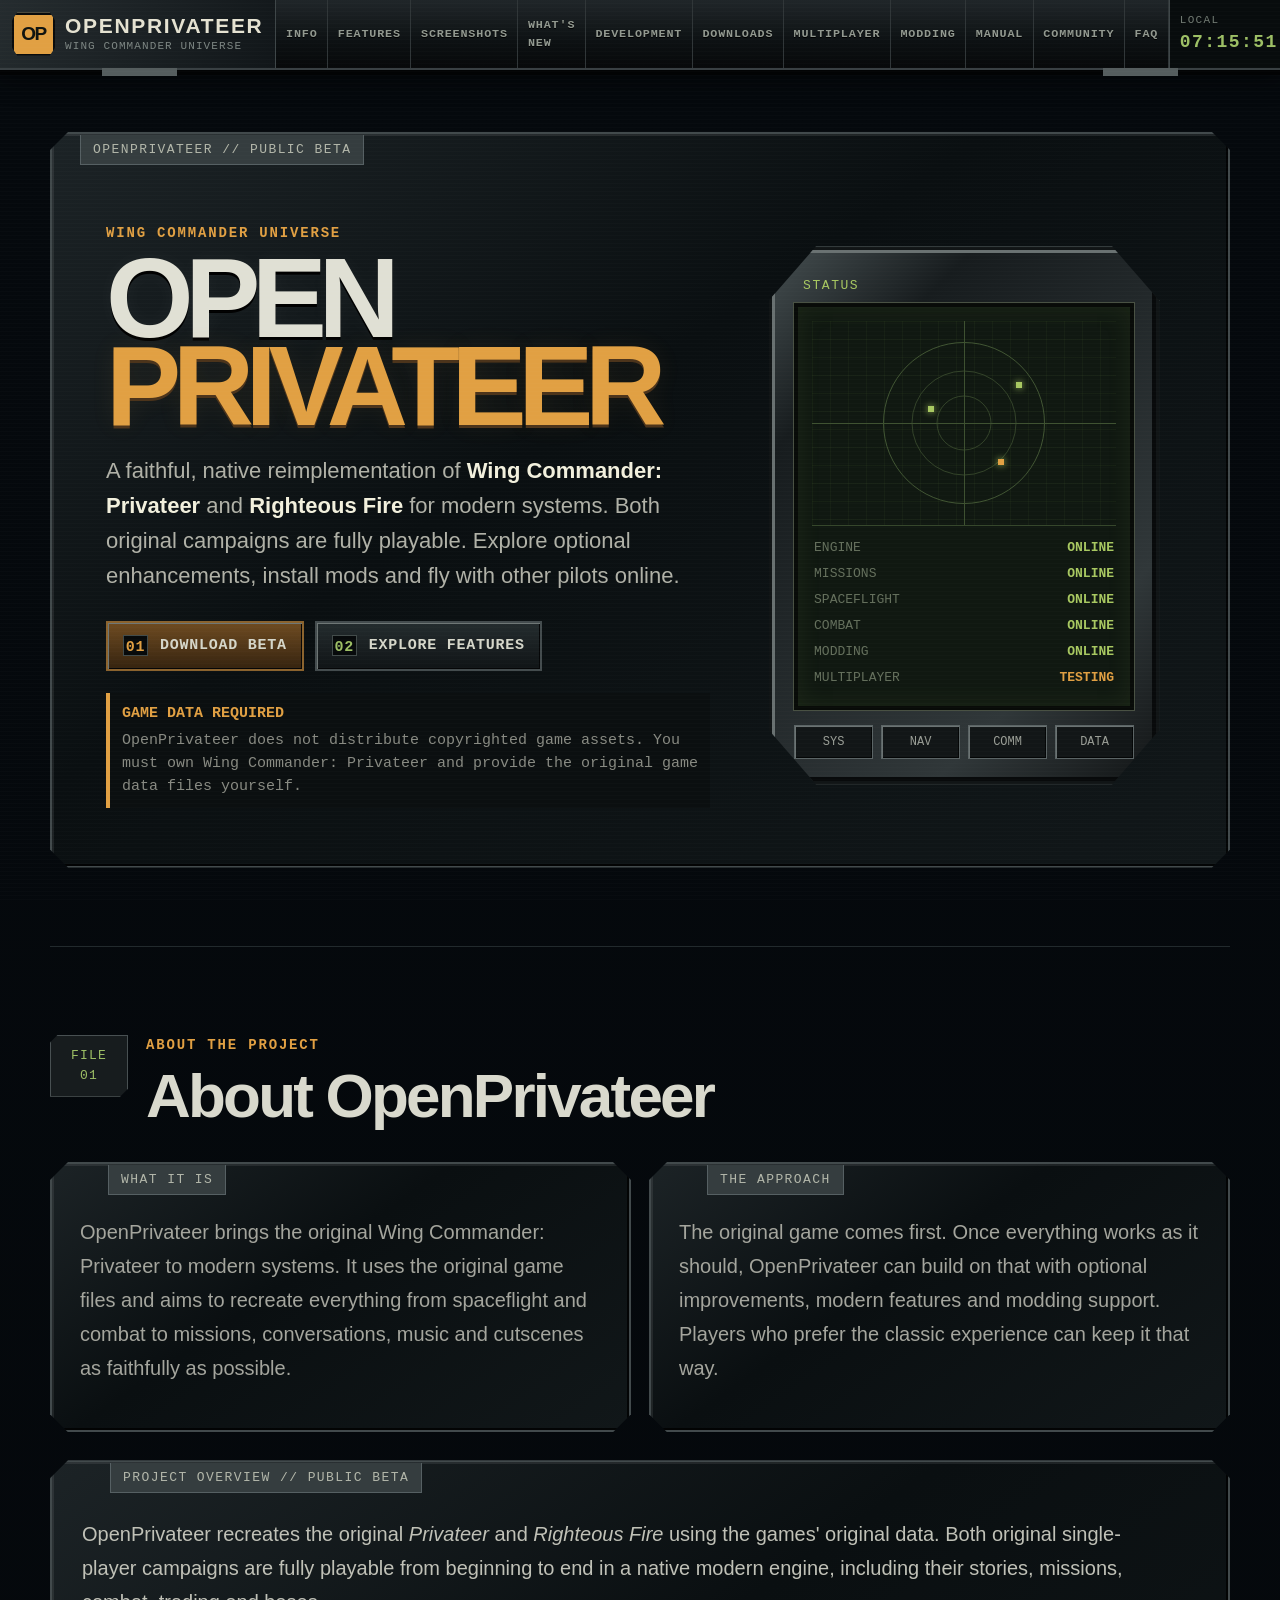
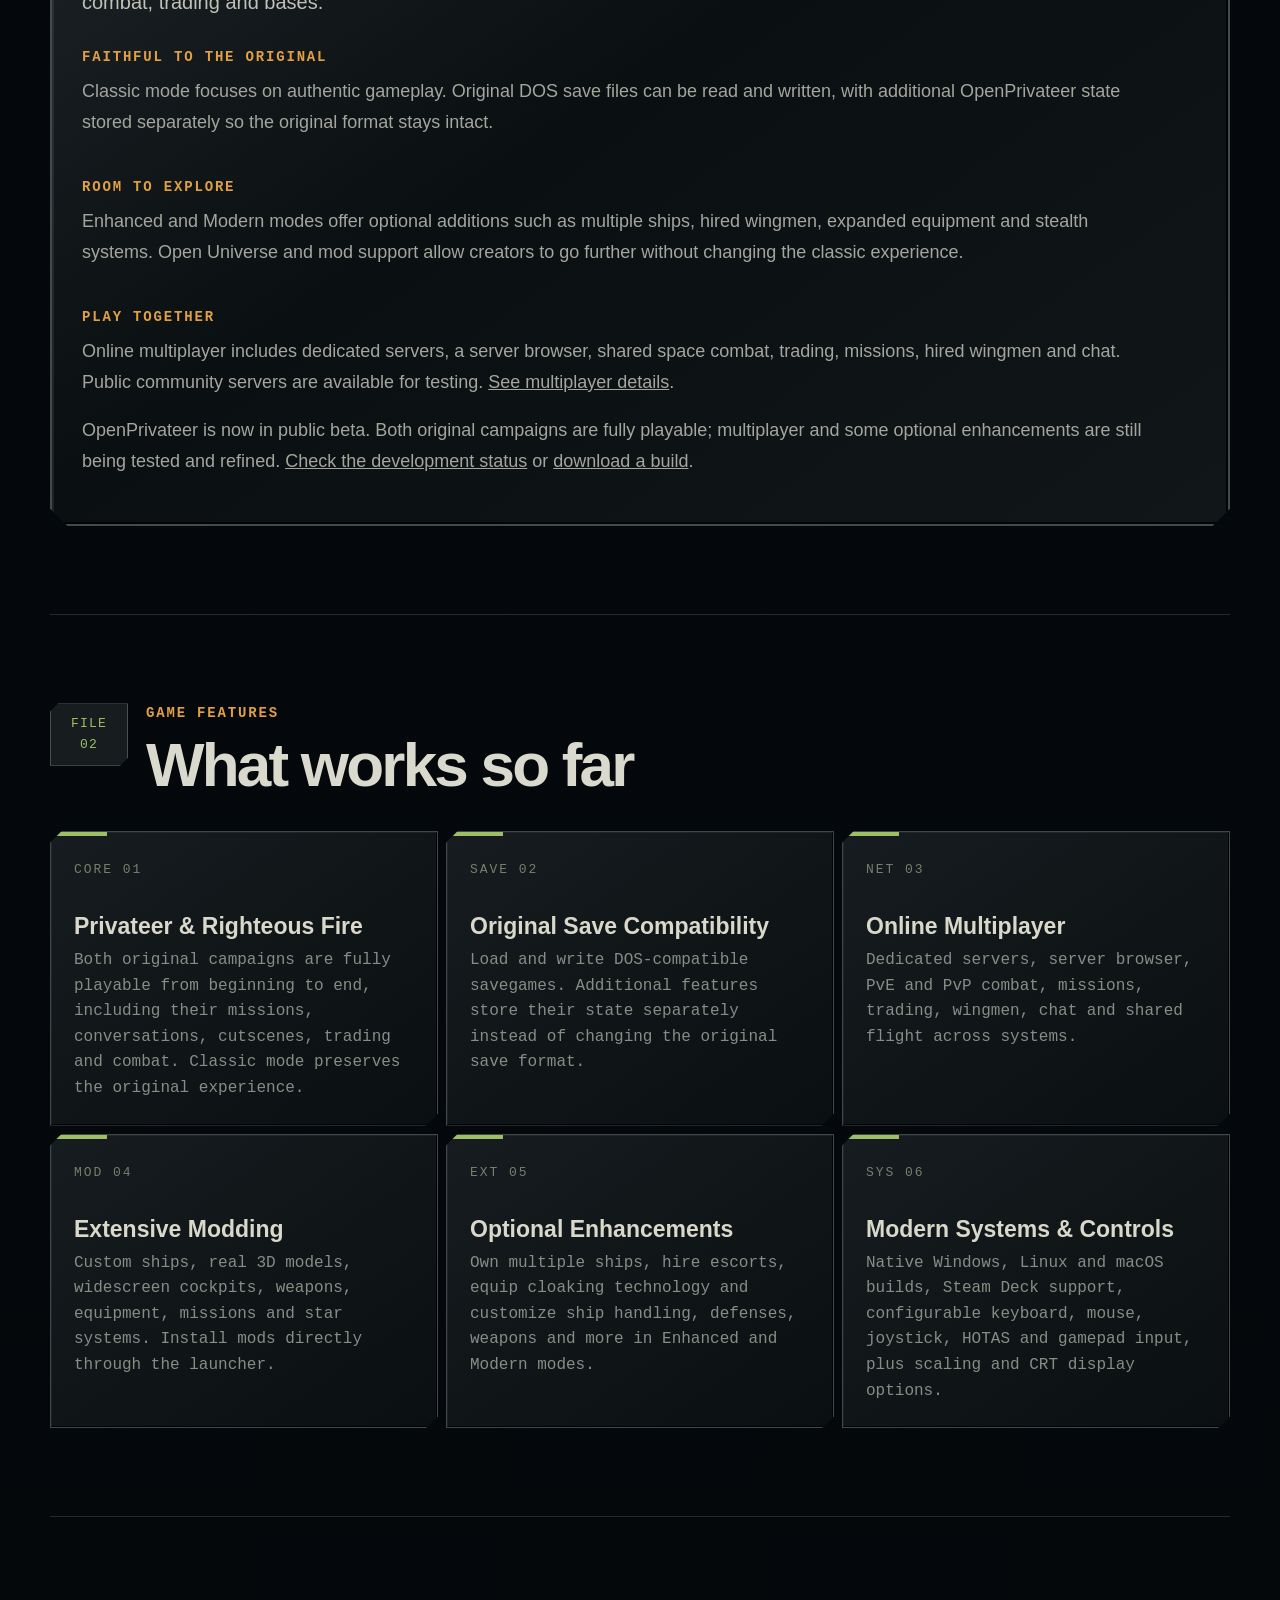
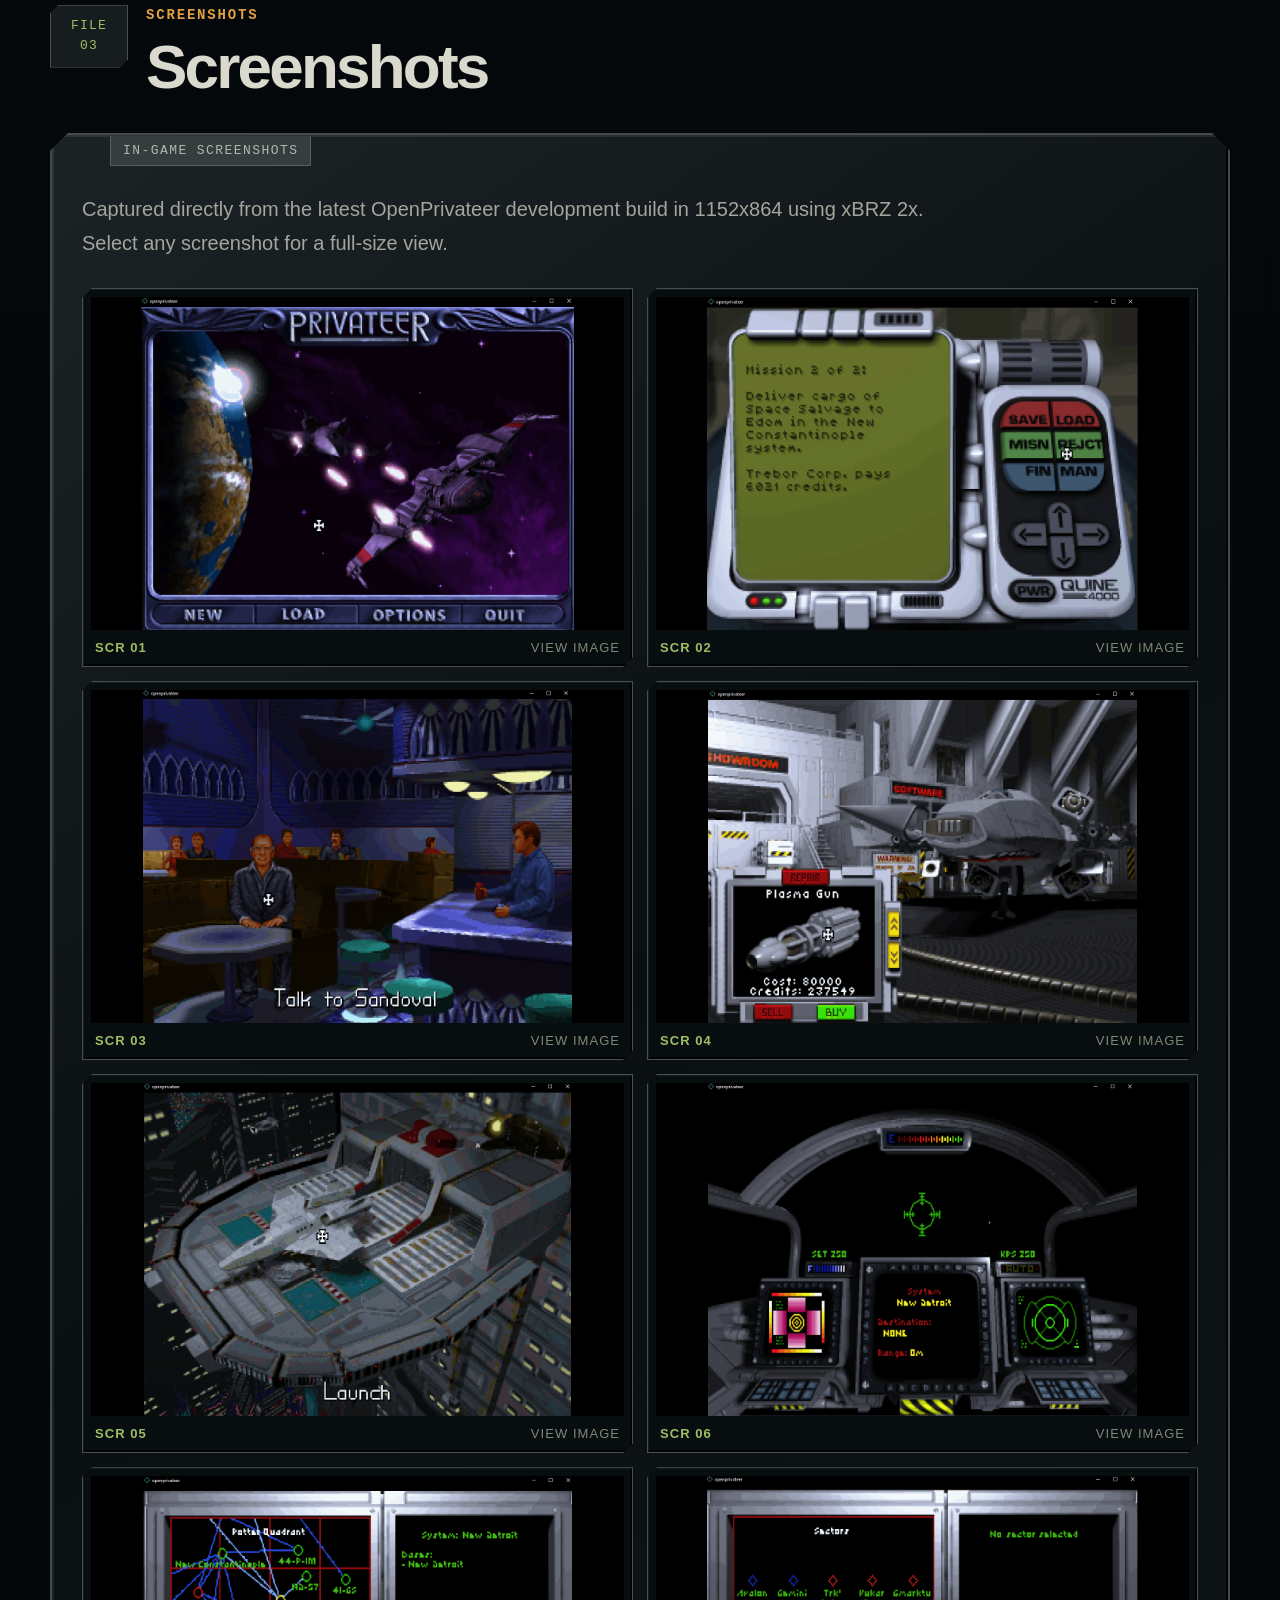
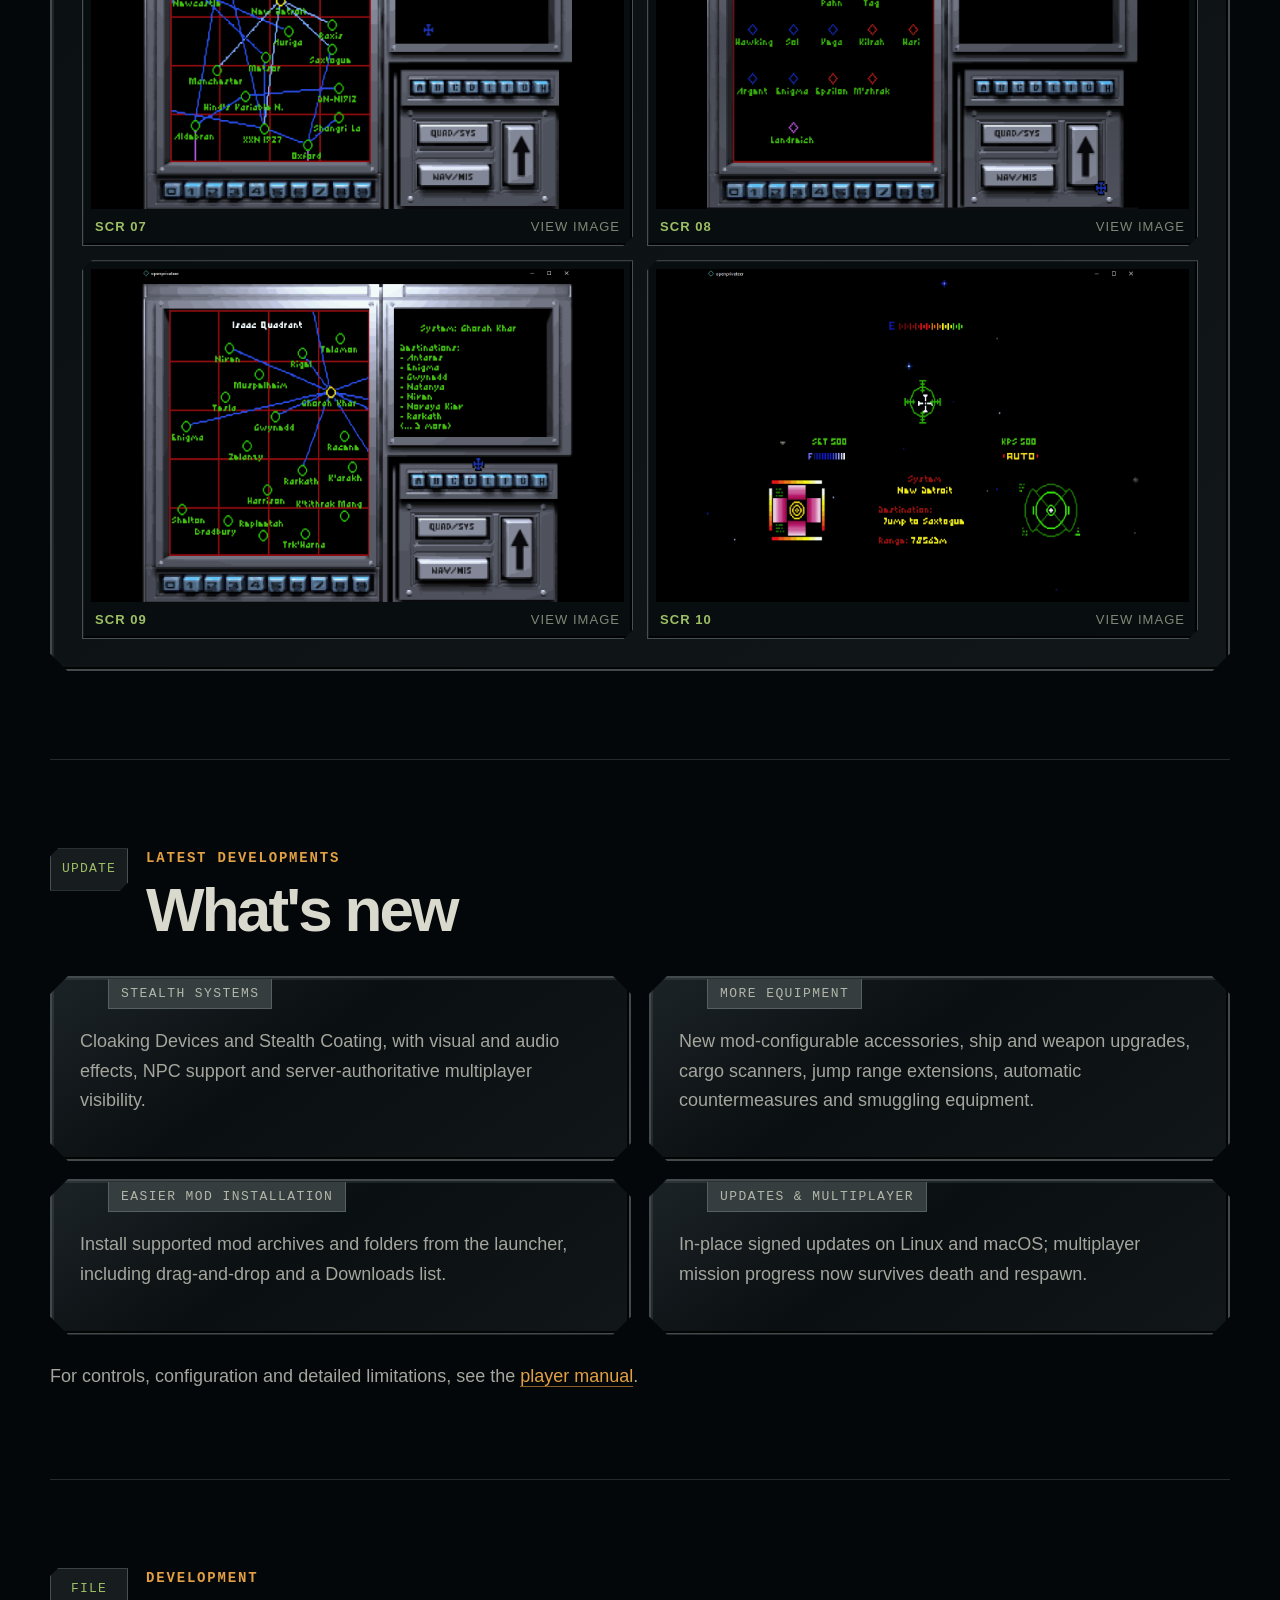
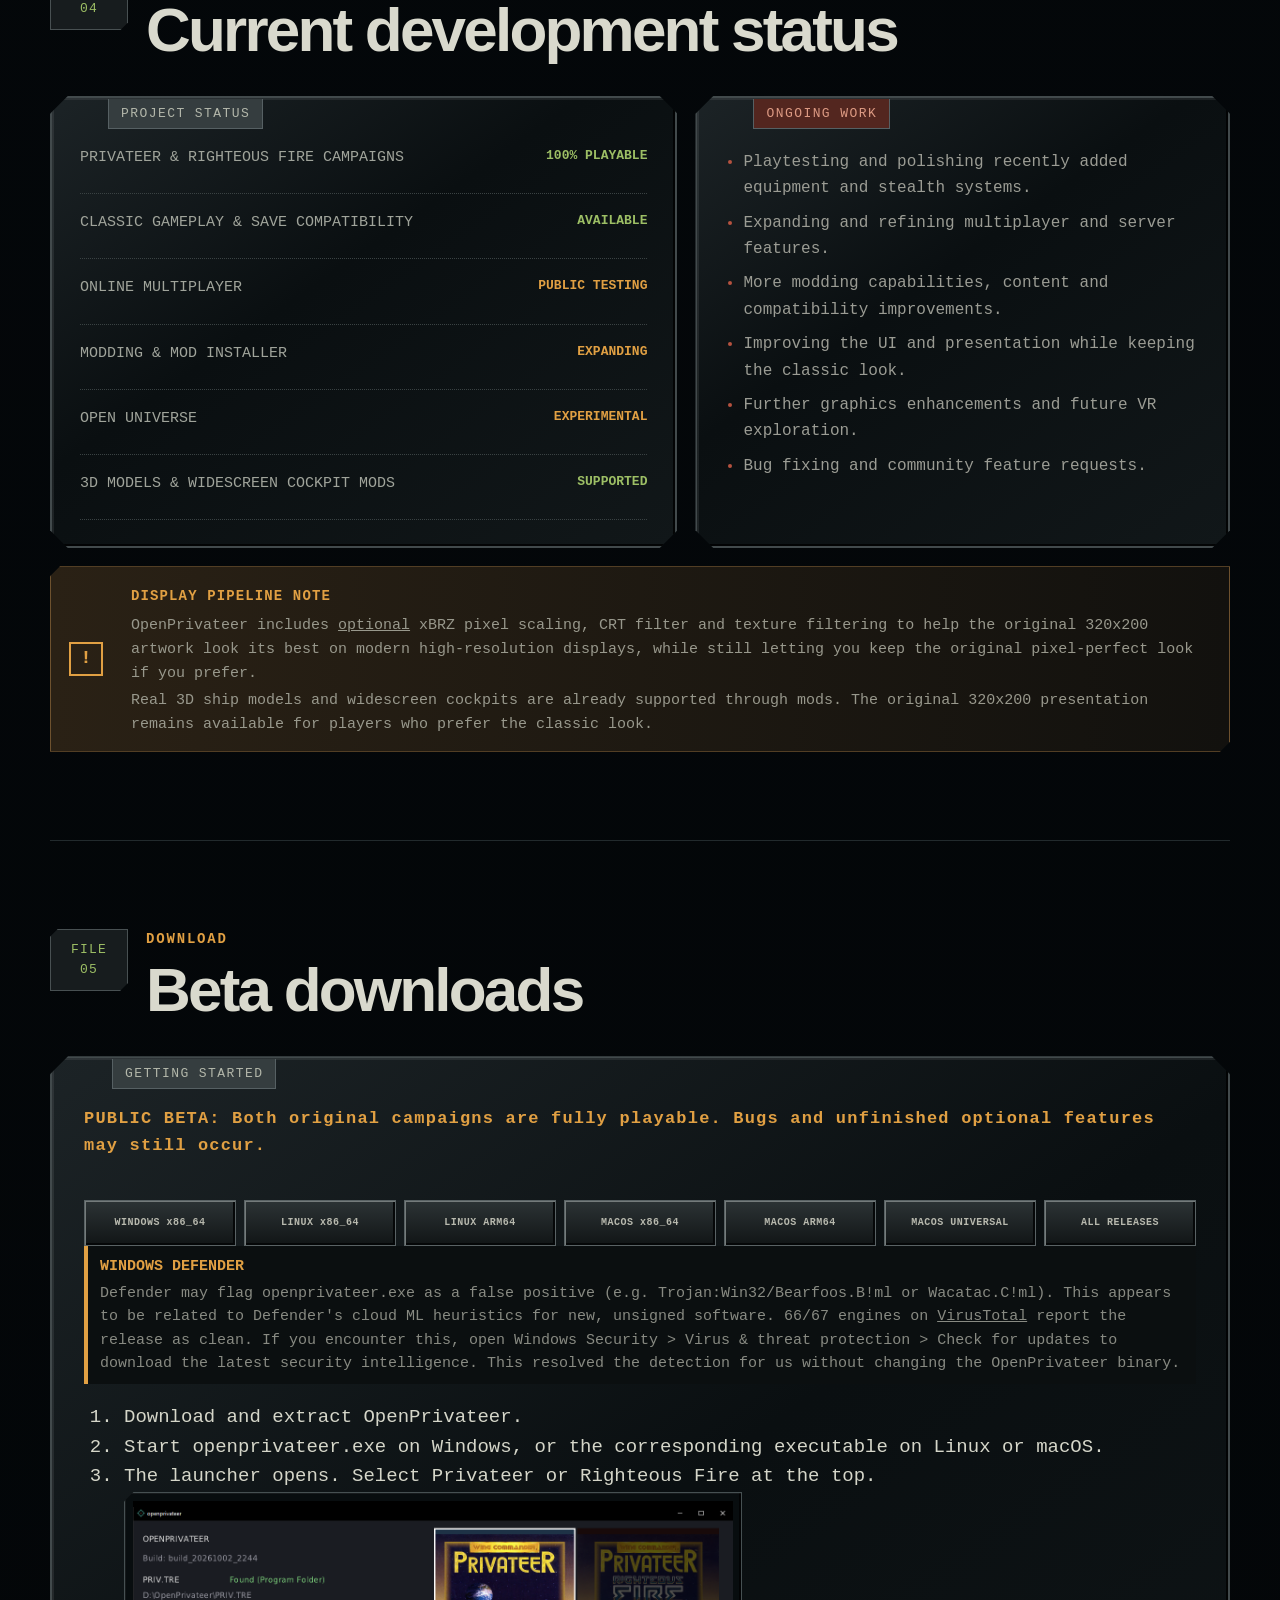
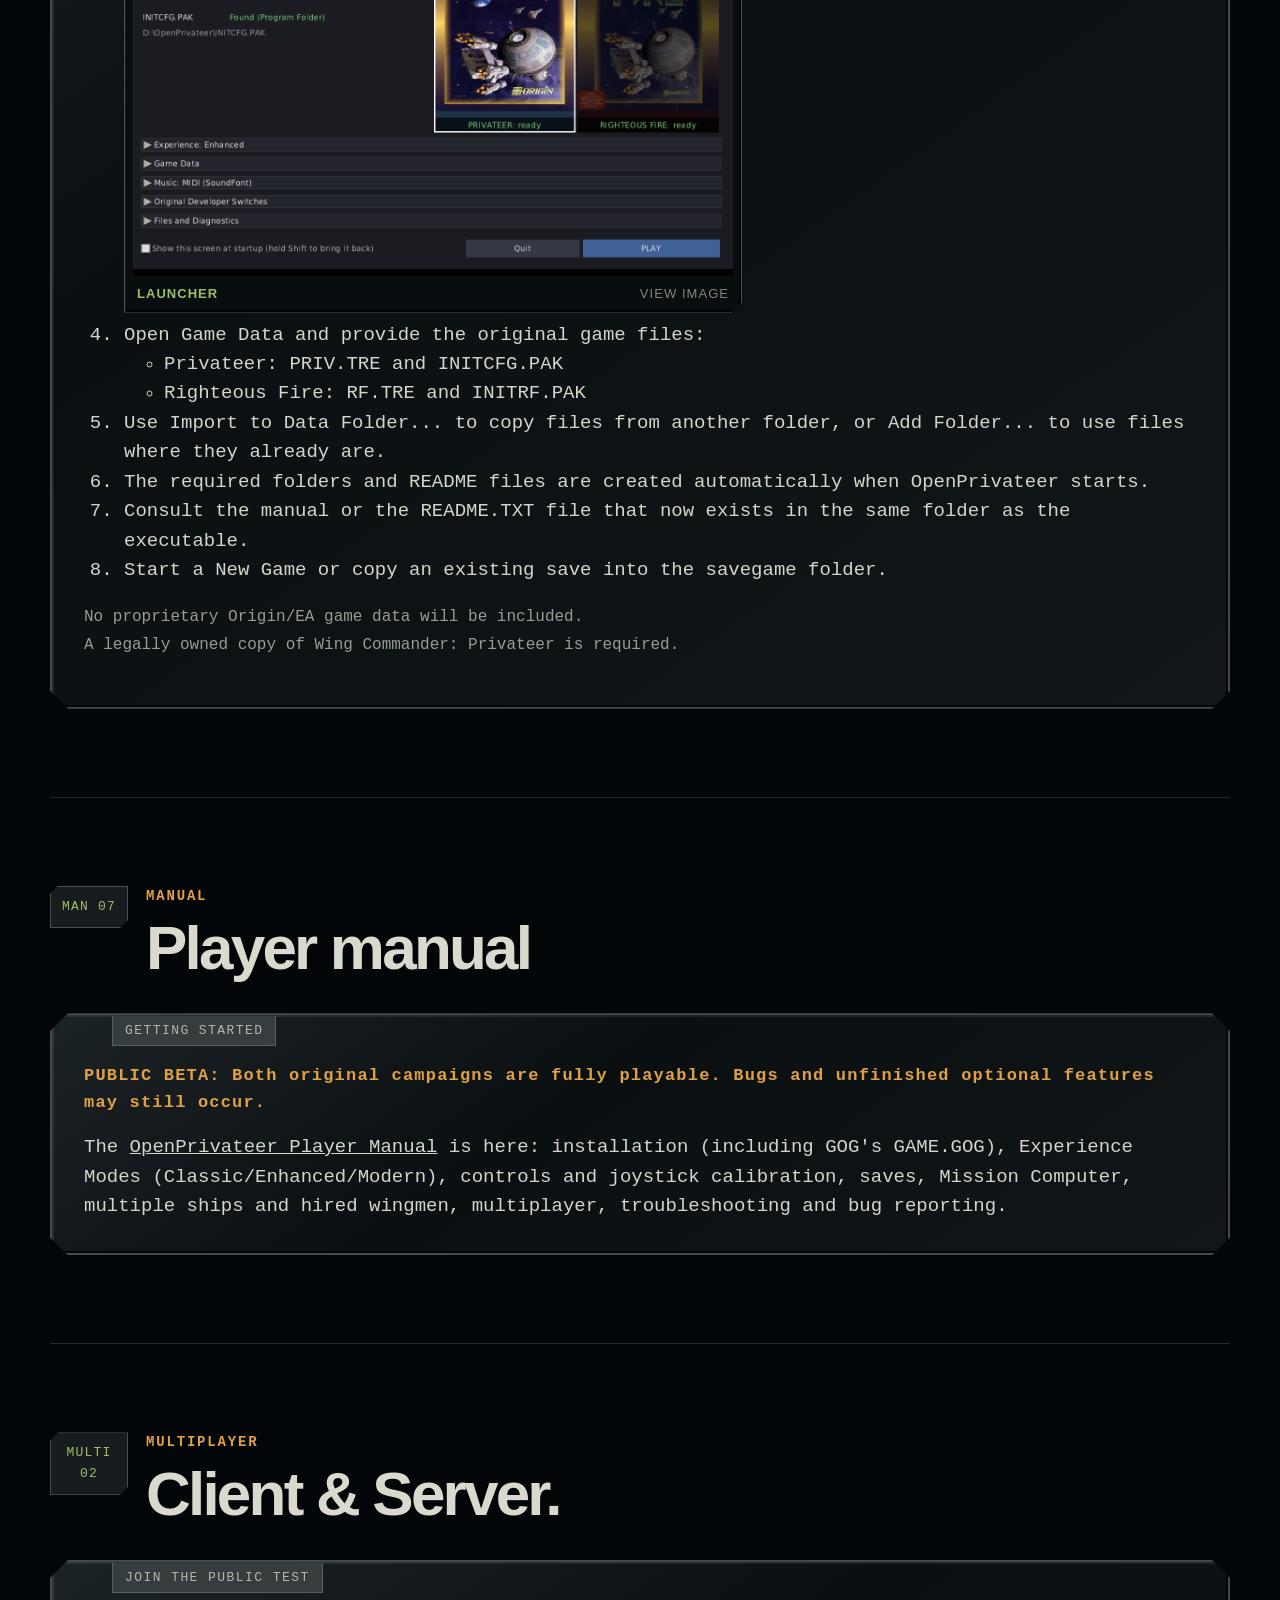
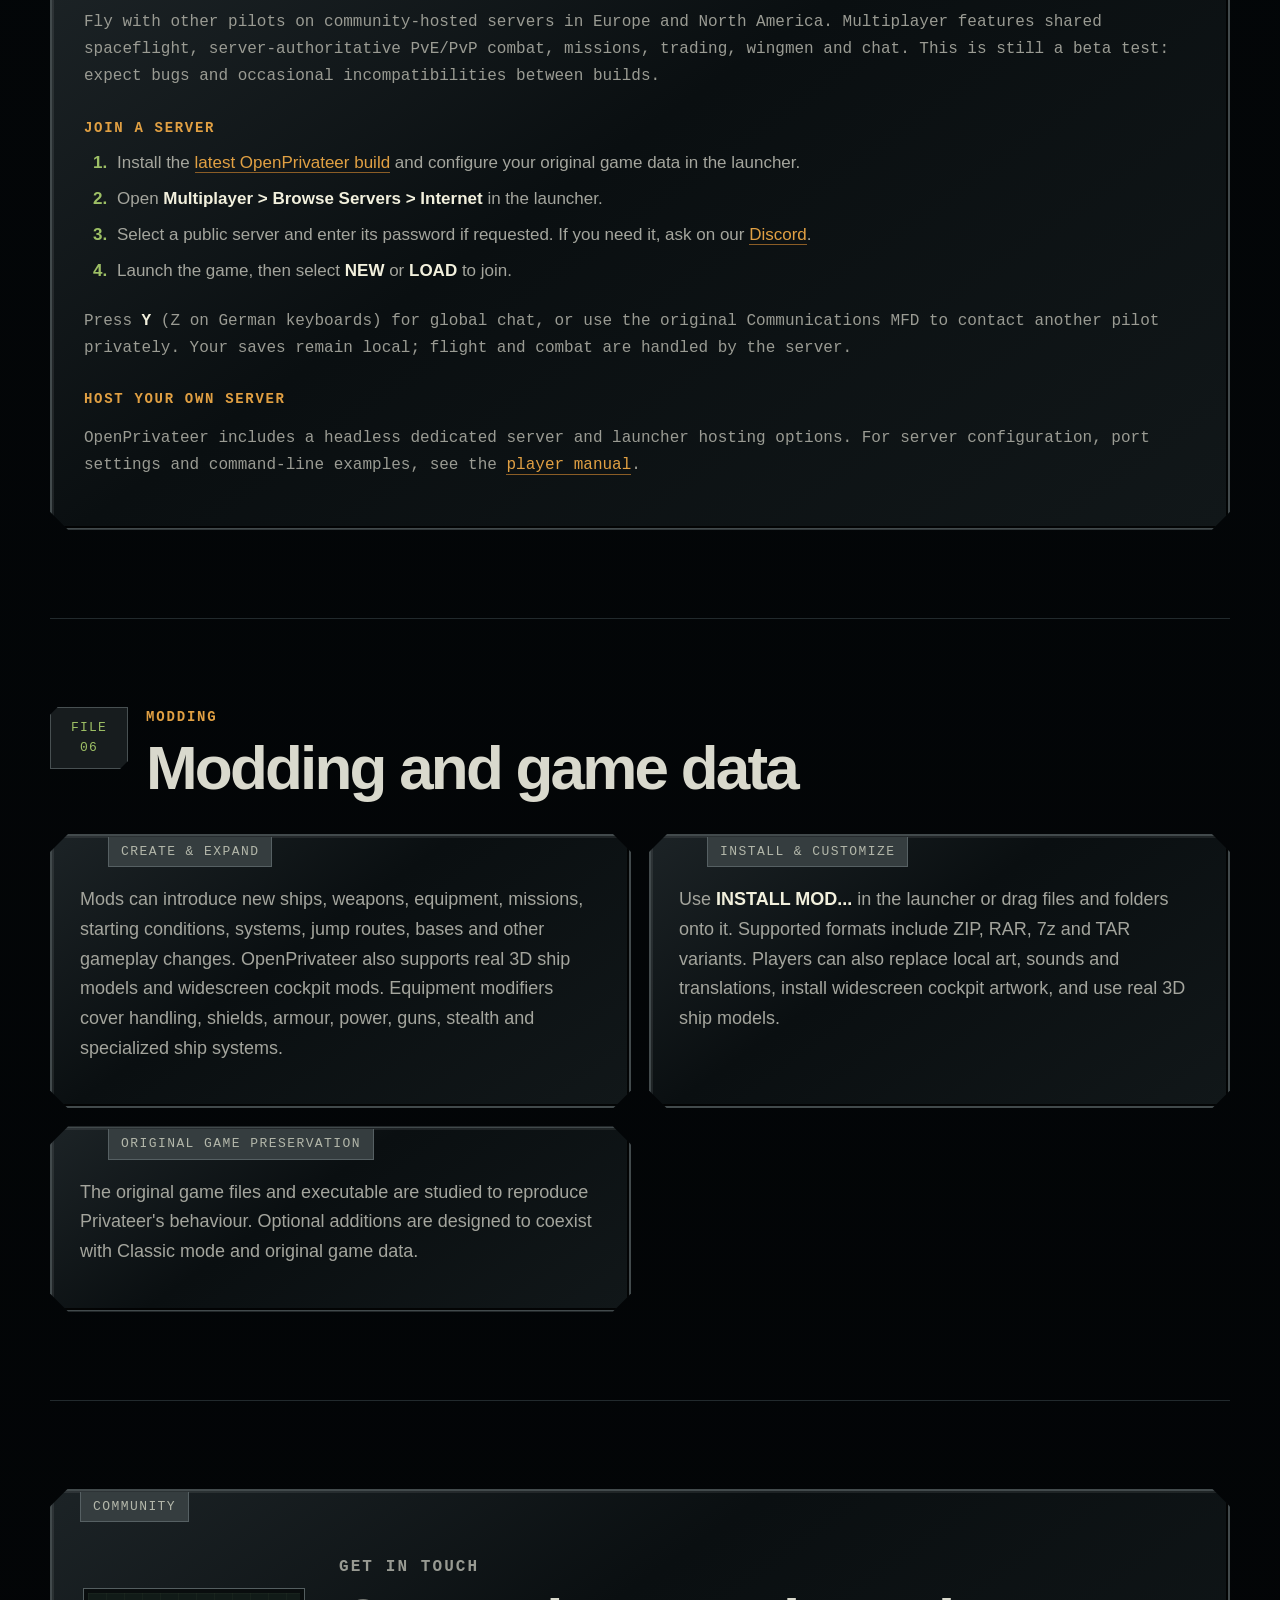
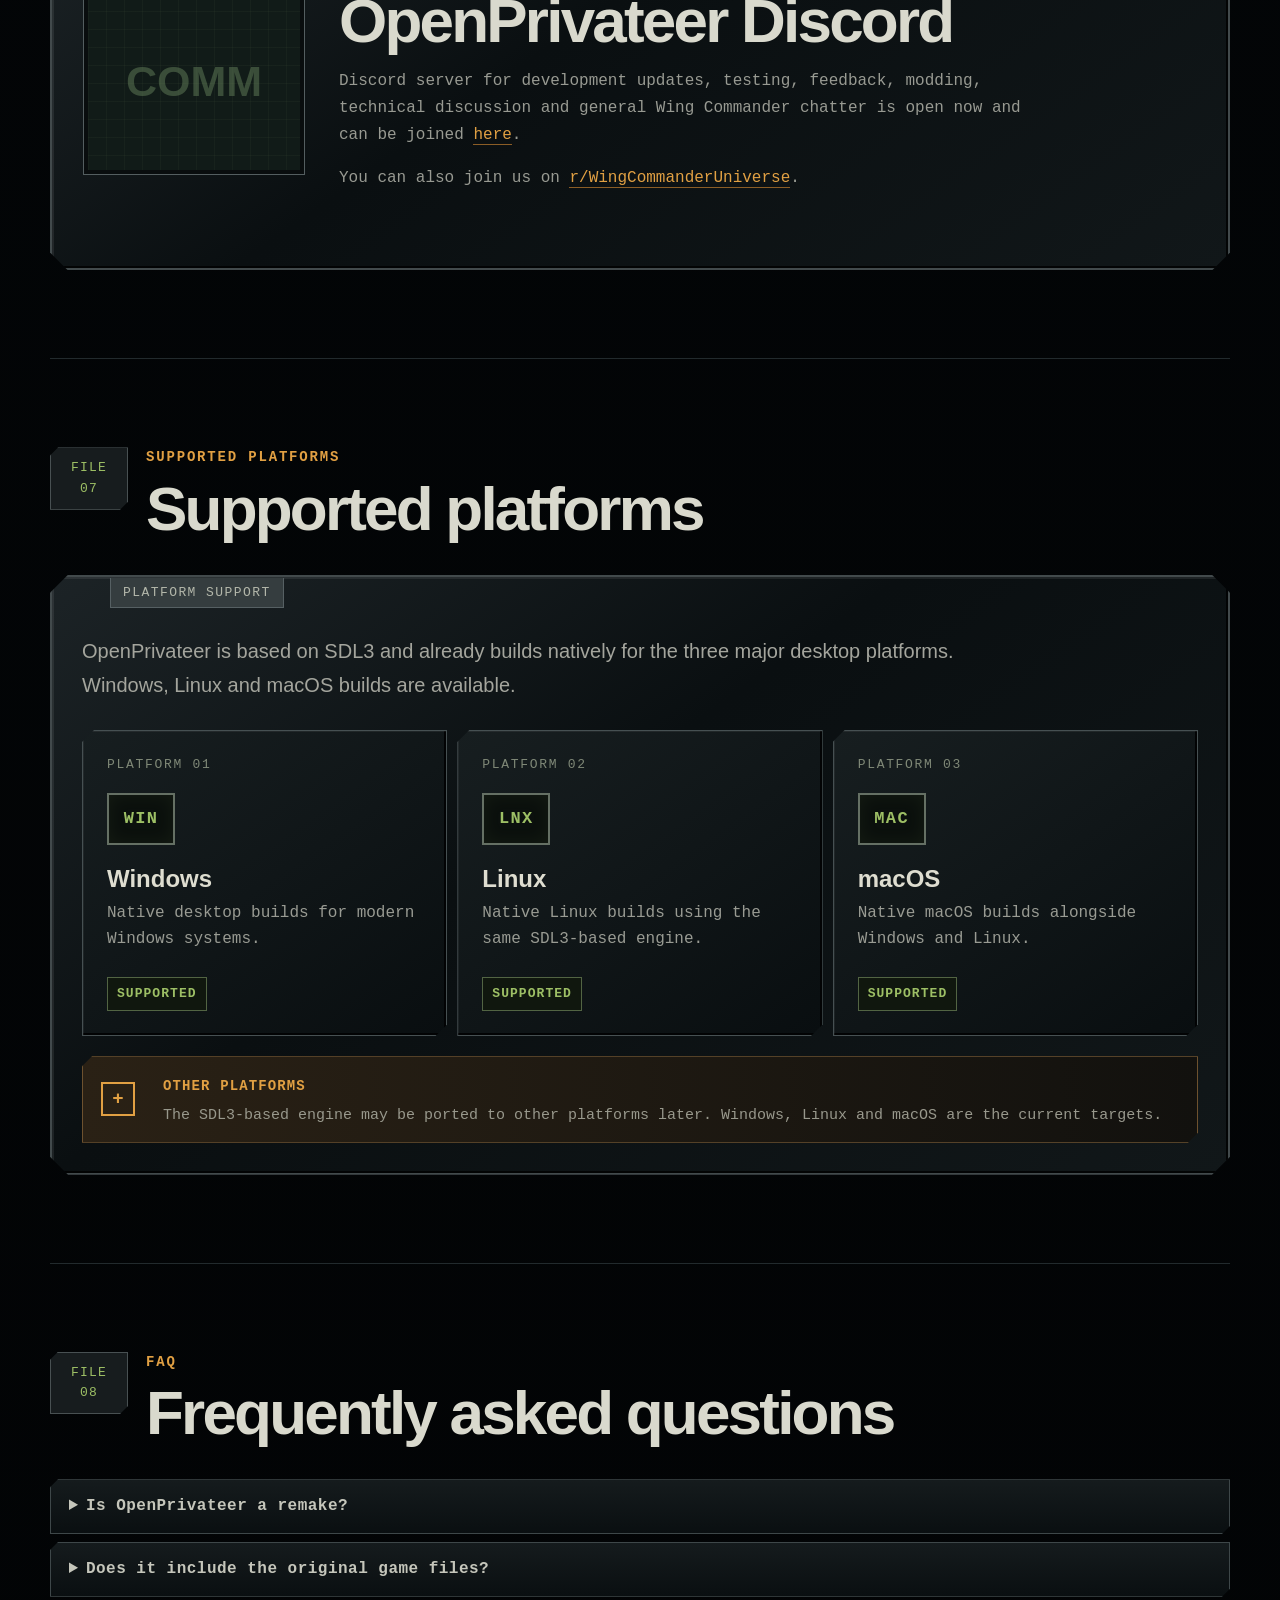
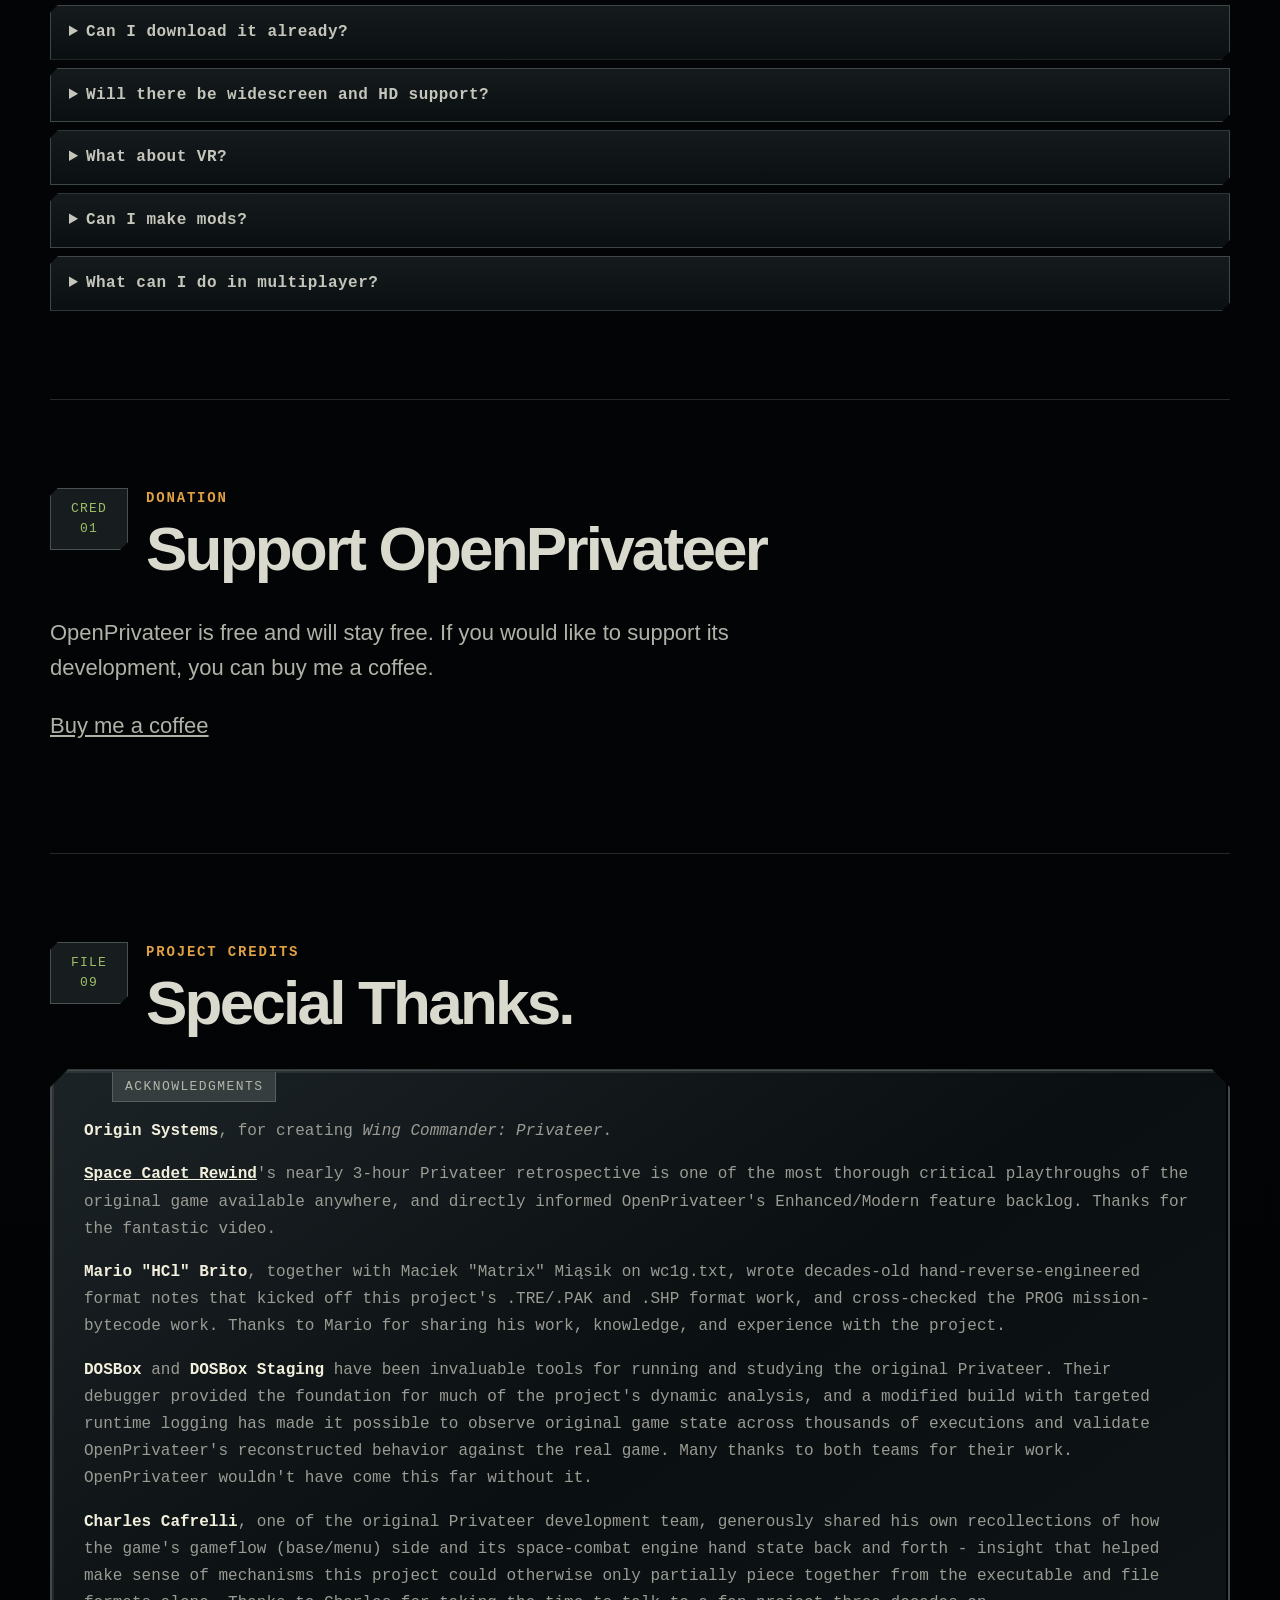
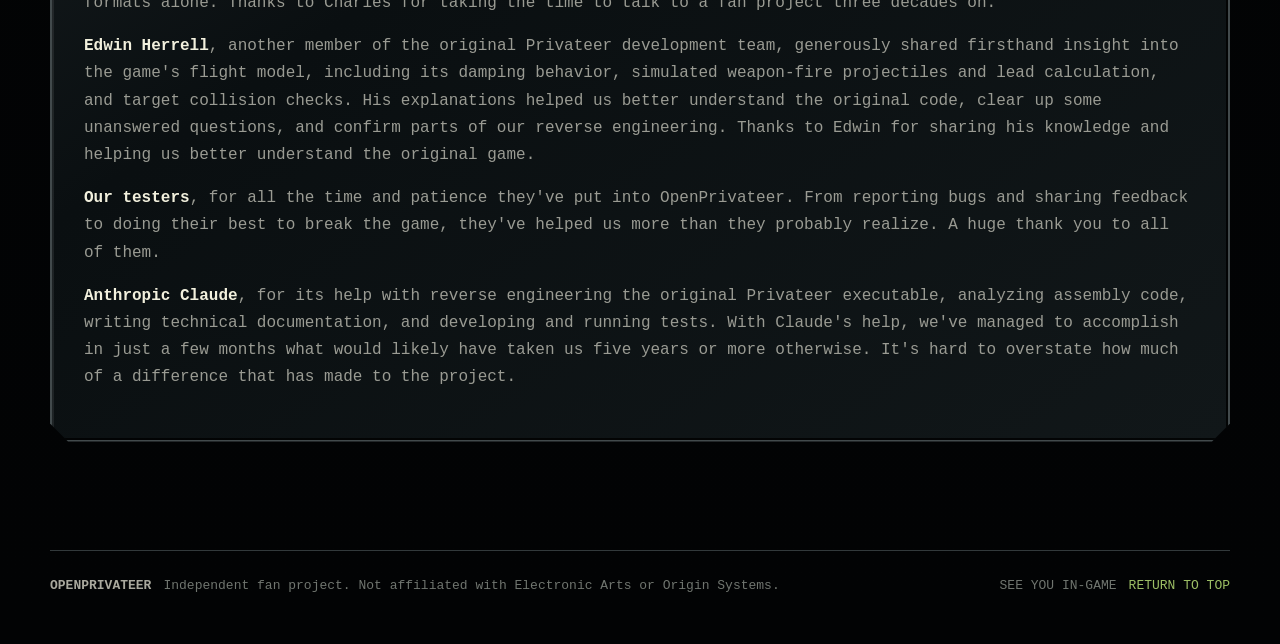
==== commit c77a62ec: "Homepage: public beta wording, both original campaigns fully playable, 3D models and widescreen cock" ====
--- a/index.html
+++ b/index.html
@@ -60,13 +60,13 @@
 <main>
 <section class="hero">
 <div class="hero-panel bevel">
-<div class="panel-label">OPENPRIVATEER // PUBLIC ALPHA</div>
+<div class="panel-label">OPENPRIVATEER // PUBLIC BETA</div>
 <div class="hero-inner">
 <div class="hero-copy">
 <p class="kicker">WING COMMANDER UNIVERSE</p>
 <h1>OPEN<span>PRIVATEER</span></h1>
-<p class="lead">A faithful, native reimplementation of <strong>Wing Commander: Privateer</strong> and <strong>Righteous Fire</strong> for modern systems. Play the original adventure, explore optional enhancements, install mods and fly with other pilots online.</p>
-<div class="hero-actions"><a class="wc-button primary" href="#downloads"><span>01</span> DOWNLOAD ALPHA</a><a class="wc-button" href="#features"><span>02</span> EXPLORE FEATURES</a></div>
+<p class="lead">A faithful, native reimplementation of <strong>Wing Commander: Privateer</strong> and <strong>Righteous Fire</strong> for modern systems. Both original campaigns are fully playable. Explore optional enhancements, install mods and fly with other pilots online.</p>
+<div class="hero-actions"><a class="wc-button primary" href="#downloads"><span>01</span> DOWNLOAD BETA</a><a class="wc-button" href="#features"><span>02</span> EXPLORE FEATURES</a></div>
 <div class="legal-strip stacked">
 <b>GAME DATA REQUIRED</b>
 <span>OpenPrivateer does not distribute copyrighted game assets. You must own Wing Commander: Privateer and provide the original game data files yourself.</span>
@@ -127,12 +127,12 @@
 </article>
 </div>
 <article class="info-status-console bevel">
-<div class="panel-label">PROJECT OVERVIEW // PUBLIC ALPHA</div><div class="info-status-body">
-<p class="info-status-lead">OpenPrivateer recreates the original <em>Privateer</em> and <em>Righteous Fire</em> using the games' original data. The single-player story, trading, missions, combat, bases and classic presentation are playable in a native modern engine.</p>
+<div class="panel-label">PROJECT OVERVIEW // PUBLIC BETA</div><div class="info-status-body">
+<p class="info-status-lead">OpenPrivateer recreates the original <em>Privateer</em> and <em>Righteous Fire</em> using the games' original data. Both original single-player campaigns are fully playable from beginning to end in a native modern engine, including their stories, missions, combat, trading and bases.</p>
 <h3>FAITHFUL TO THE ORIGINAL</h3><p>Classic mode focuses on authentic gameplay. Original DOS save files can be read and written, with additional OpenPrivateer state stored separately so the original format stays intact.</p>
 <h3>ROOM TO EXPLORE</h3><p>Enhanced and Modern modes offer optional additions such as multiple ships, hired wingmen, expanded equipment and stealth systems. Open Universe and mod support allow creators to go further without changing the classic experience.</p>
 <h3>PLAY TOGETHER</h3><p>Online multiplayer includes dedicated servers, a server browser, shared space combat, trading, missions, hired wingmen and chat. Public community servers are available for testing. <a href="#multiplayer">See multiplayer details</a>.</p>
-<p>OpenPrivateer is actively developed and remains a public alpha. Some features are experimental or require further testing. <a href="#status">Check the development status</a> or <a href="#downloads">download a build</a>.</p>
+<p>OpenPrivateer is now in public beta. Both original campaigns are fully playable; multiplayer and some optional enhancements are still being tested and refined. <a href="#status">Check the development status</a> or <a href="#downloads">download a build</a>.</p>
 </div></article>
 </section>
 <section class="section" id="features">
@@ -144,7 +144,7 @@
 </div>
 </header>
 <div class="systems-grid">
-<article class="system-card"><span class="system-id">CORE 01</span><h3>Privateer &amp; Righteous Fire</h3><p>The original story, missions, conversations, cutscenes, bases, economy and combat, rebuilt around the original game data. Classic mode preserves the original experience.</p></article>
+<article class="system-card"><span class="system-id">CORE 01</span><h3>Privateer &amp; Righteous Fire</h3><p>Both original campaigns are fully playable from beginning to end, including their missions, conversations, cutscenes, trading and combat. Classic mode preserves the original experience.</p></article>
 <article class="system-card"><span class="system-id">SAVE 02</span><h3>Original Save Compatibility</h3><p>Load and write DOS-compatible savegames. Additional features store their state separately instead of changing the original save format.</p></article>
 <article class="system-card"><span class="system-id">NET 03</span><h3>Online Multiplayer</h3><p>Dedicated servers, server browser, PvE and PvP combat, missions, trading, wingmen, chat and shared flight across systems.</p></article>
 <article class="system-card"><span class="system-id">MOD 04</span><h3>Extensive Modding</h3><p>Custom ships, real 3D models, widescreen cockpits, weapons, equipment, missions and star systems. Install mods directly through the launcher.</p></article>
@@ -235,18 +235,18 @@
 </div>
 </header>
 <div class="status-grid"><div class="status-console bevel"><div class="panel-label">PROJECT STATUS</div>
-<div class="status-row"><div class="status-label"><span>ORIGINAL SINGLE-PLAYER CAMPAIGNS</span><b>PLAYABLE</b></div></div>
+<div class="status-row"><div class="status-label"><span>PRIVATEER &amp; RIGHTEOUS FIRE CAMPAIGNS</span><b>100% PLAYABLE</b></div></div>
 <div class="status-row"><div class="status-label"><span>CLASSIC GAMEPLAY &amp; SAVE COMPATIBILITY</span><b>AVAILABLE</b></div></div>
 <div class="status-row"><div class="status-label"><span>ONLINE MULTIPLAYER</span><b class="amber">PUBLIC TESTING</b></div></div>
 <div class="status-row"><div class="status-label"><span>MODDING &amp; MOD INSTALLER</span><b class="amber">EXPANDING</b></div></div>
 <div class="status-row"><div class="status-label"><span>OPEN UNIVERSE</span><b class="amber">EXPERIMENTAL</b></div></div>
-<div class="status-row"><div class="status-label"><span>HD / WIDESCREEN &amp; VR</span><b class="amber">PLANNED</b></div></div></div>
+<div class="status-row"><div class="status-label"><span>3D MODELS &amp; WIDESCREEN COCKPIT MODS</span><b>SUPPORTED</b></div></div></div>
 <div class="damage-report bevel"><div class="panel-label danger">ONGOING WORK</div><ul>
 <li>Playtesting and polishing recently added equipment and stealth systems.</li>
 <li>Expanding and refining multiplayer and server features.</li>
 <li>More modding capabilities, content and compatibility improvements.</li>
 <li>Improving the UI and presentation while keeping the classic look.</li>
-<li>Future HD, widescreen and VR support.</li>
+<li>Further graphics enhancements and future VR exploration.</li>
 <li>Bug fixing and community feature requests.</li>
 </ul></div></div>
 <div class="transmission">
@@ -254,7 +254,7 @@
 <div>
 <b>DISPLAY PIPELINE NOTE</b>
 <p>OpenPrivateer includes <u>optional</u> xBRZ pixel scaling, CRT filter and texture filtering to help the original 320x200 artwork look its best on modern high-resolution displays, while still letting you keep the original pixel-perfect look if you prefer.</p>
-<p>HD and widescreen support will come later and gradually evolve alongside the main development, while the original 320x200 experience remains the priority for now.</p>
+<p>Real 3D ship models and widescreen cockpits are already supported through mods. The original 320x200 presentation remains available for players who prefer the classic look.</p>
 </div>
 </div>
 </section>
@@ -263,13 +263,13 @@
 <div class="section-tag">FILE 05</div>
 <div>
 <p class="kicker">DOWNLOAD</p>
-<h2>Alpha downloads</h2>
+<h2>Beta downloads</h2>
 </div>
 </header>
 <div class="download-console bevel">
 <div class="download-copy">
 <div class="panel-label">GETTING STARTED</div>
-<p class="warning-text">DISCLAIMER: This is an alpha build which can contain bugs, glitches and unfinished features.</p>
+<p class="warning-text">PUBLIC BETA: Both original campaigns are fully playable. Bugs and unfinished optional features may still occur.</p>
 <div class="download-keypad">
 <a data-asset="openprivateer-nightly-windows-x86_64.zip" href="https://github.com/schlangz/openprivateer-project/releases/latest/download/openprivateer-nightly-windows-x86_64.zip">WINDOWS x86_64</a>
 <a data-asset="openprivateer-nightly-linux-x86_64.zip" href="https://github.com/schlangz/openprivateer-project/releases/latest/download/openprivateer-nightly-linux-x86_64.zip">LINUX x86_64</a>
@@ -314,7 +314,7 @@
 <div class="download-console bevel">
 <div class="download-copy">
 <div class="panel-label">GETTING STARTED</div>
-<p class="warning-text">DISCLAIMER: This is an alpha build which can contain bugs, glitches and unfinished features.</p>
+<p class="warning-text">PUBLIC BETA: Both original campaigns are fully playable. Bugs and unfinished optional features may still occur.</p>
           The <a href="https://openprivateer.org/manual.pdf">OpenPrivateer Player Manual</a> is here: installation (including GOG's GAME.GOG), Experience Modes (Classic/Enhanced/Modern), controls and joystick calibration, saves, Mission Computer, multiple ships and hired wingmen, multiplayer, troubleshooting and bug reporting.
         </div>
 </div>
@@ -329,7 +329,7 @@
 </header>
 <div class="download-console bevel">
 <div class="download-copy"><div class="panel-label">JOIN THE PUBLIC TEST</div>
-<p>Fly with other pilots on community-hosted servers in Europe and North America. Multiplayer features shared spaceflight, server-authoritative PvE/PvP combat, missions, trading, wingmen and chat. This is still an alpha test: expect bugs and occasional incompatibilities between builds.</p>
+<p>Fly with other pilots on community-hosted servers in Europe and North America. Multiplayer features shared spaceflight, server-authoritative PvE/PvP combat, missions, trading, wingmen and chat. This is still a beta test: expect bugs and occasional incompatibilities between builds.</p>
 <h3>JOIN A SERVER</h3><ol><li>Install the <a href="#downloads">latest OpenPrivateer build</a> and configure your original game data in the launcher.</li><li>Open <strong>Multiplayer &gt; Browse Servers &gt; Internet</strong> in the launcher.</li><li>Select a public server and enter its password if requested. If you need it, ask on our <a href="#community">Discord</a>.</li><li>Launch the game, then select <strong>NEW</strong> or <strong>LOAD</strong> to join.</li></ol>
 <p>Press <strong>Y</strong> (Z on German keyboards) for global chat, or use the original Communications MFD to contact another pilot privately. Your saves remain local; flight and combat are handled by the server.</p>
 <h3>HOST YOUR OWN SERVER</h3><p>OpenPrivateer includes a headless dedicated server and launcher hosting options. For server configuration, port settings and command-line examples, see the <a href="#manual">player manual</a>.</p></div>
@@ -421,9 +421,9 @@
 <div class="faq">
 <details><summary>Is OpenPrivateer a remake?</summary><p>Not quite. It's a new engine built to recreate the original Privateer as closely as possible, using the original game data.</p></details>
 <details><summary>Does it include the original game files?</summary><p>No. You'll need your own copy of Wing Commander: Privateer. OpenPrivateer doesn't include any of the original copyrighted game files.</p></details>
-<details><summary>Can I download it already?</summary><p>Yes! The public alpha is available in the Downloads section. Keep in mind that it's still under development, so expect a few bugs.</p></details>
-<details><summary>Will there be widescreen and HD support?</summary><p>Yes, that's planned. For now, I'm focusing on getting the original 320x200 game right before moving on to higher resolutions and widescreen support.</p></details>
-<details><summary>What about VR?</summary><p>VR is high on my wishlist, but there's quite a bit of work to do first, especially getting the 3D models ready.</p></details>
+<details><summary>Can I download it already?</summary><p>Yes! The public beta is available in the Downloads section. Both original campaigns are fully playable, although bugs and experimental features remain.</p></details>
+<details><summary>Will there be widescreen and HD support?</summary><p>Real 3D ship models and widescreen cockpits are already supported through mods. The original 320x200 presentation remains available, with optional scaling and display filters.</p></details>
+<details><summary>What about VR?</summary><p>VR remains a longer-term possibility, but it is not currently a standard supported feature.</p></details>
 <details><summary>Can I make mods?</summary><p>Yes! You can already replace game assets, add translations, and modify various parts of the game using the original PAK and IFF formats. Support for things like custom ships, bases, and star systems is being expanded.</p></details>
 <details><summary>What can I do in multiplayer?</summary><p>You can join public or private dedicated servers, fight NPCs and other players, trade, complete missions, hire wingmen and chat. Multiplayer remains in public testing, and some features may have limitations.</p></details>
 </div>
